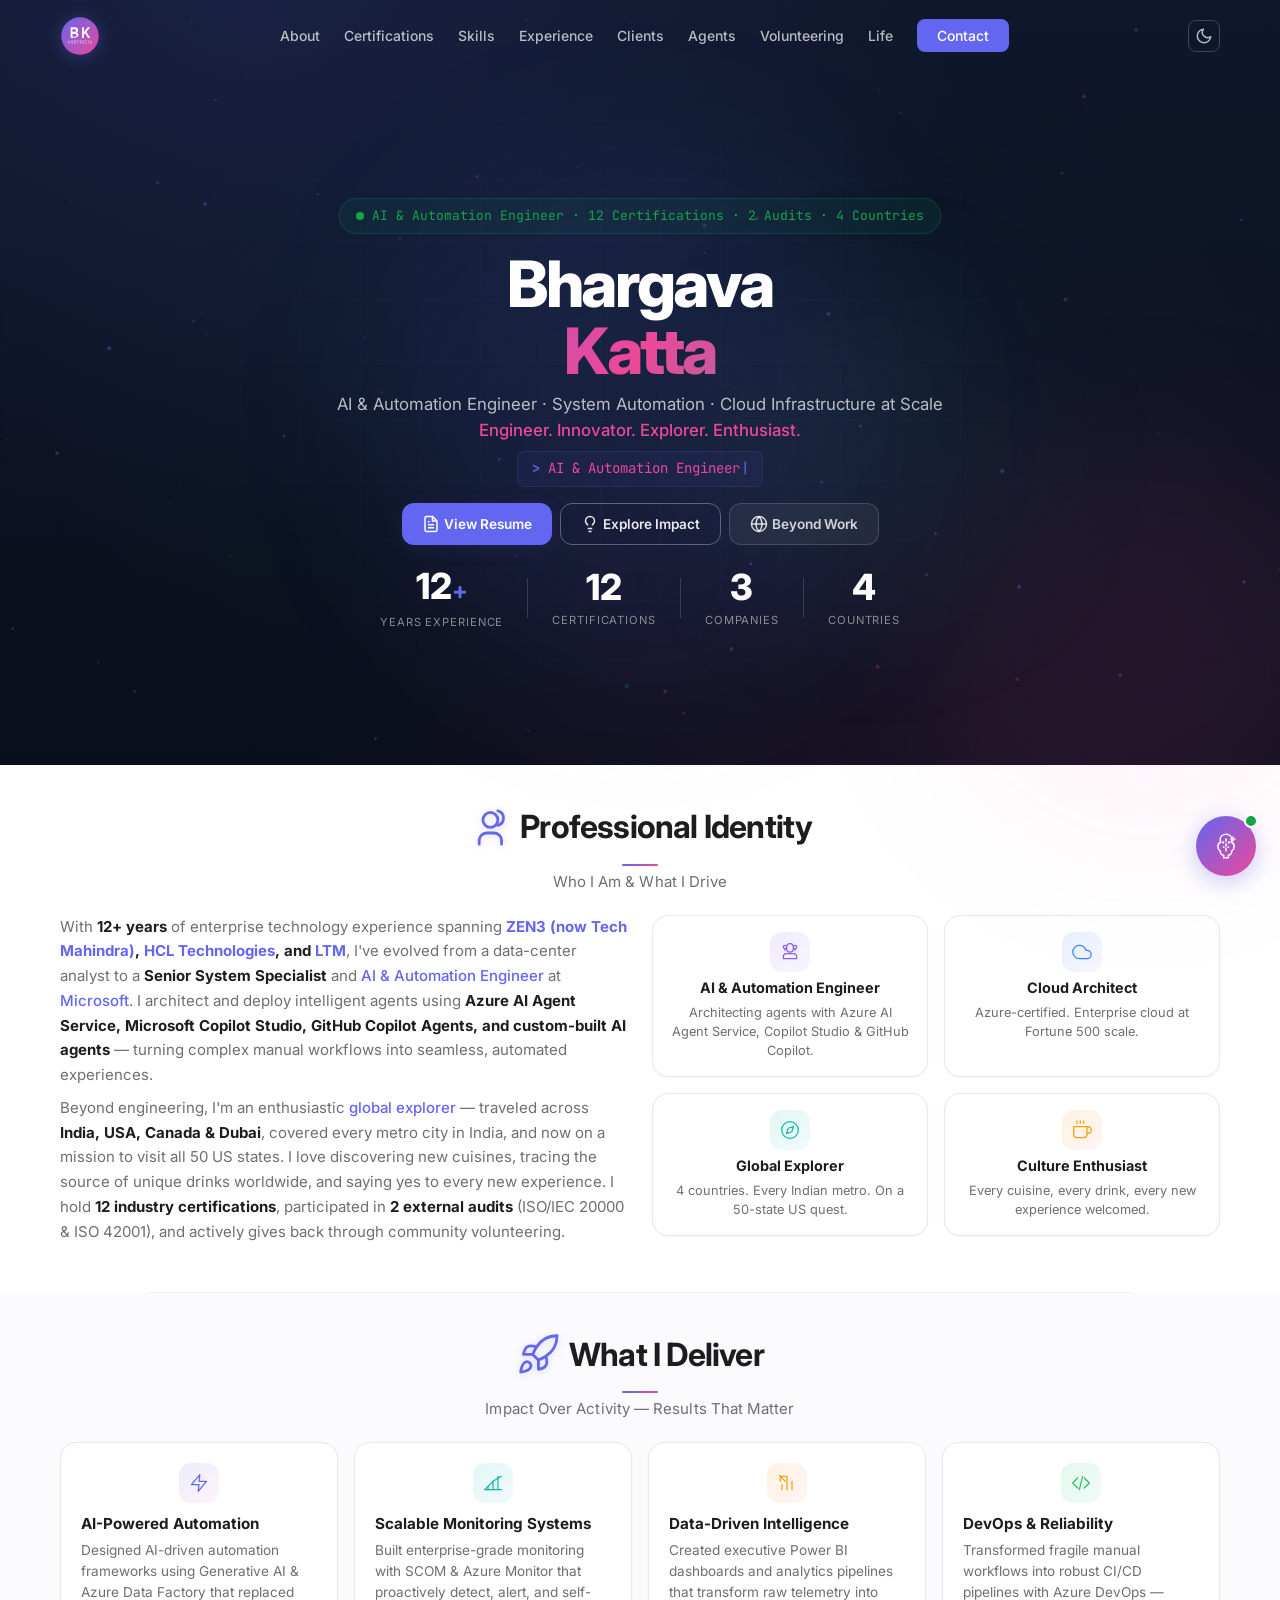
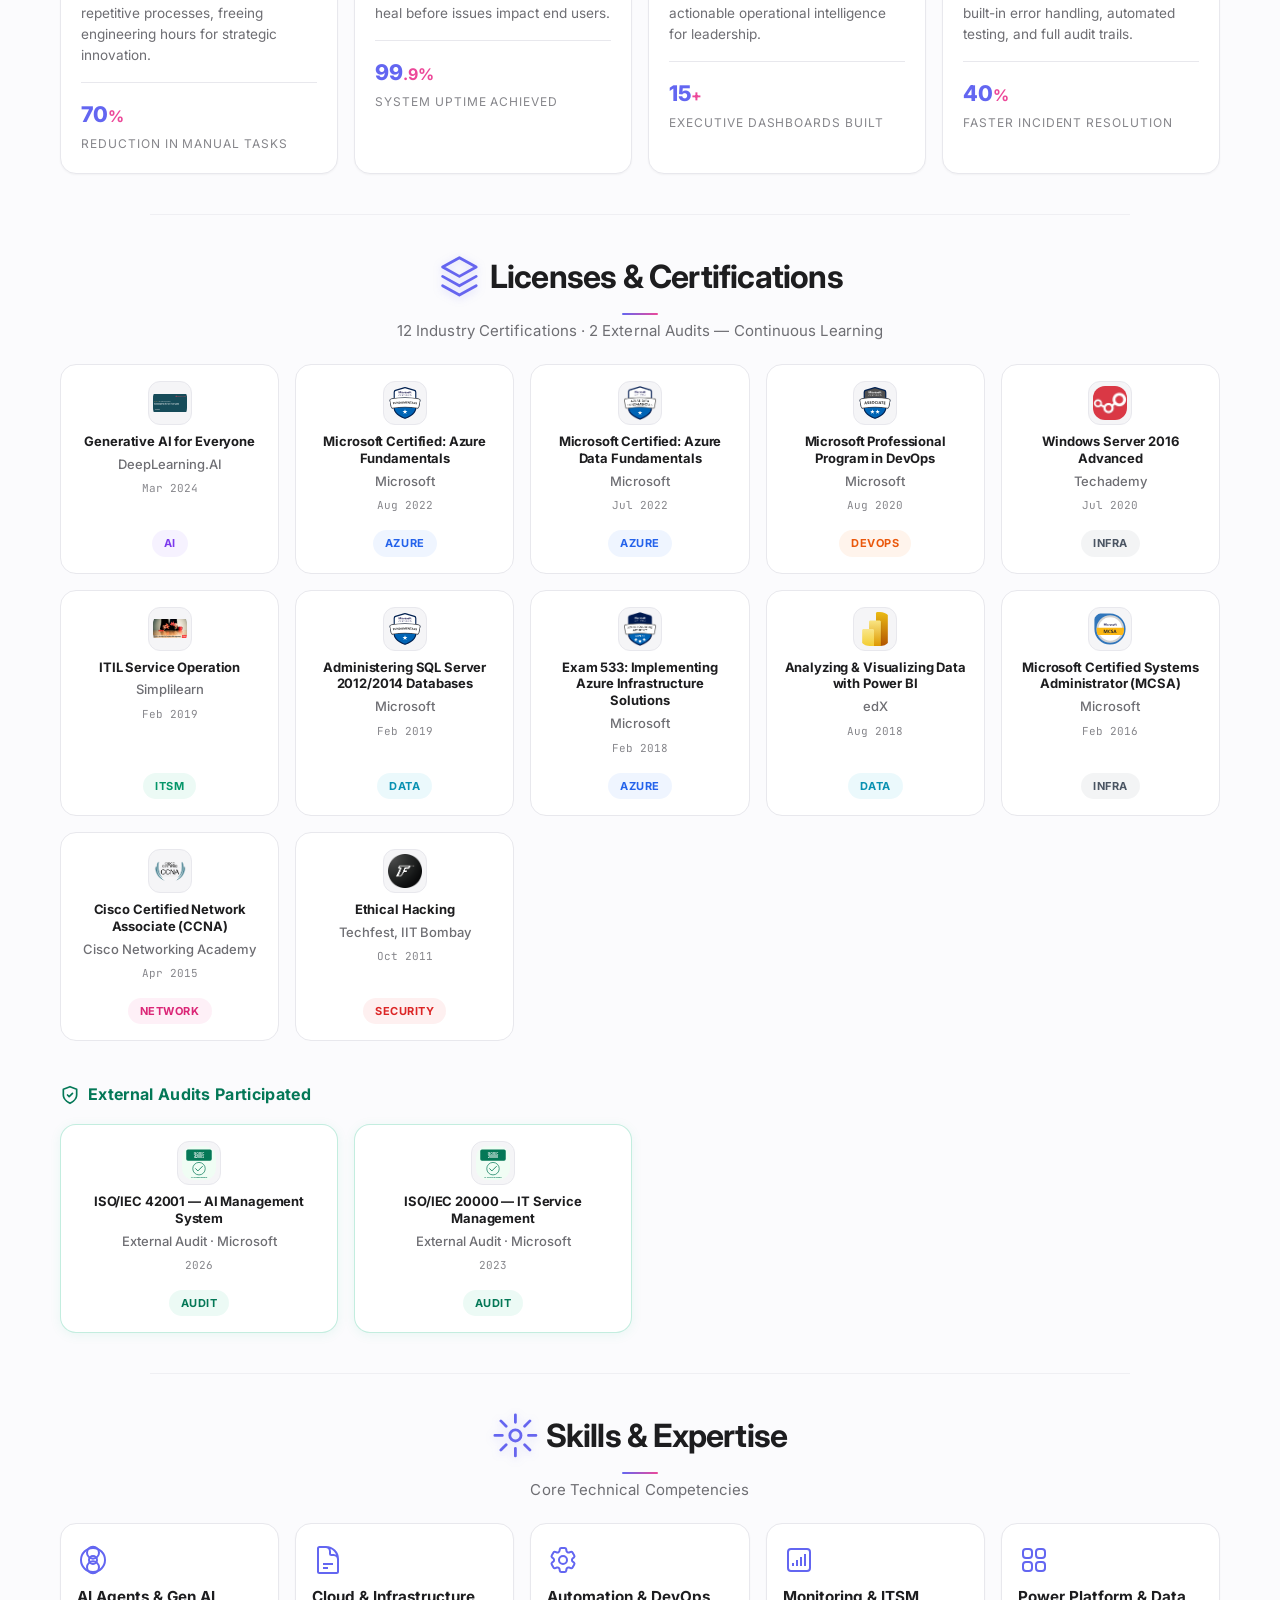
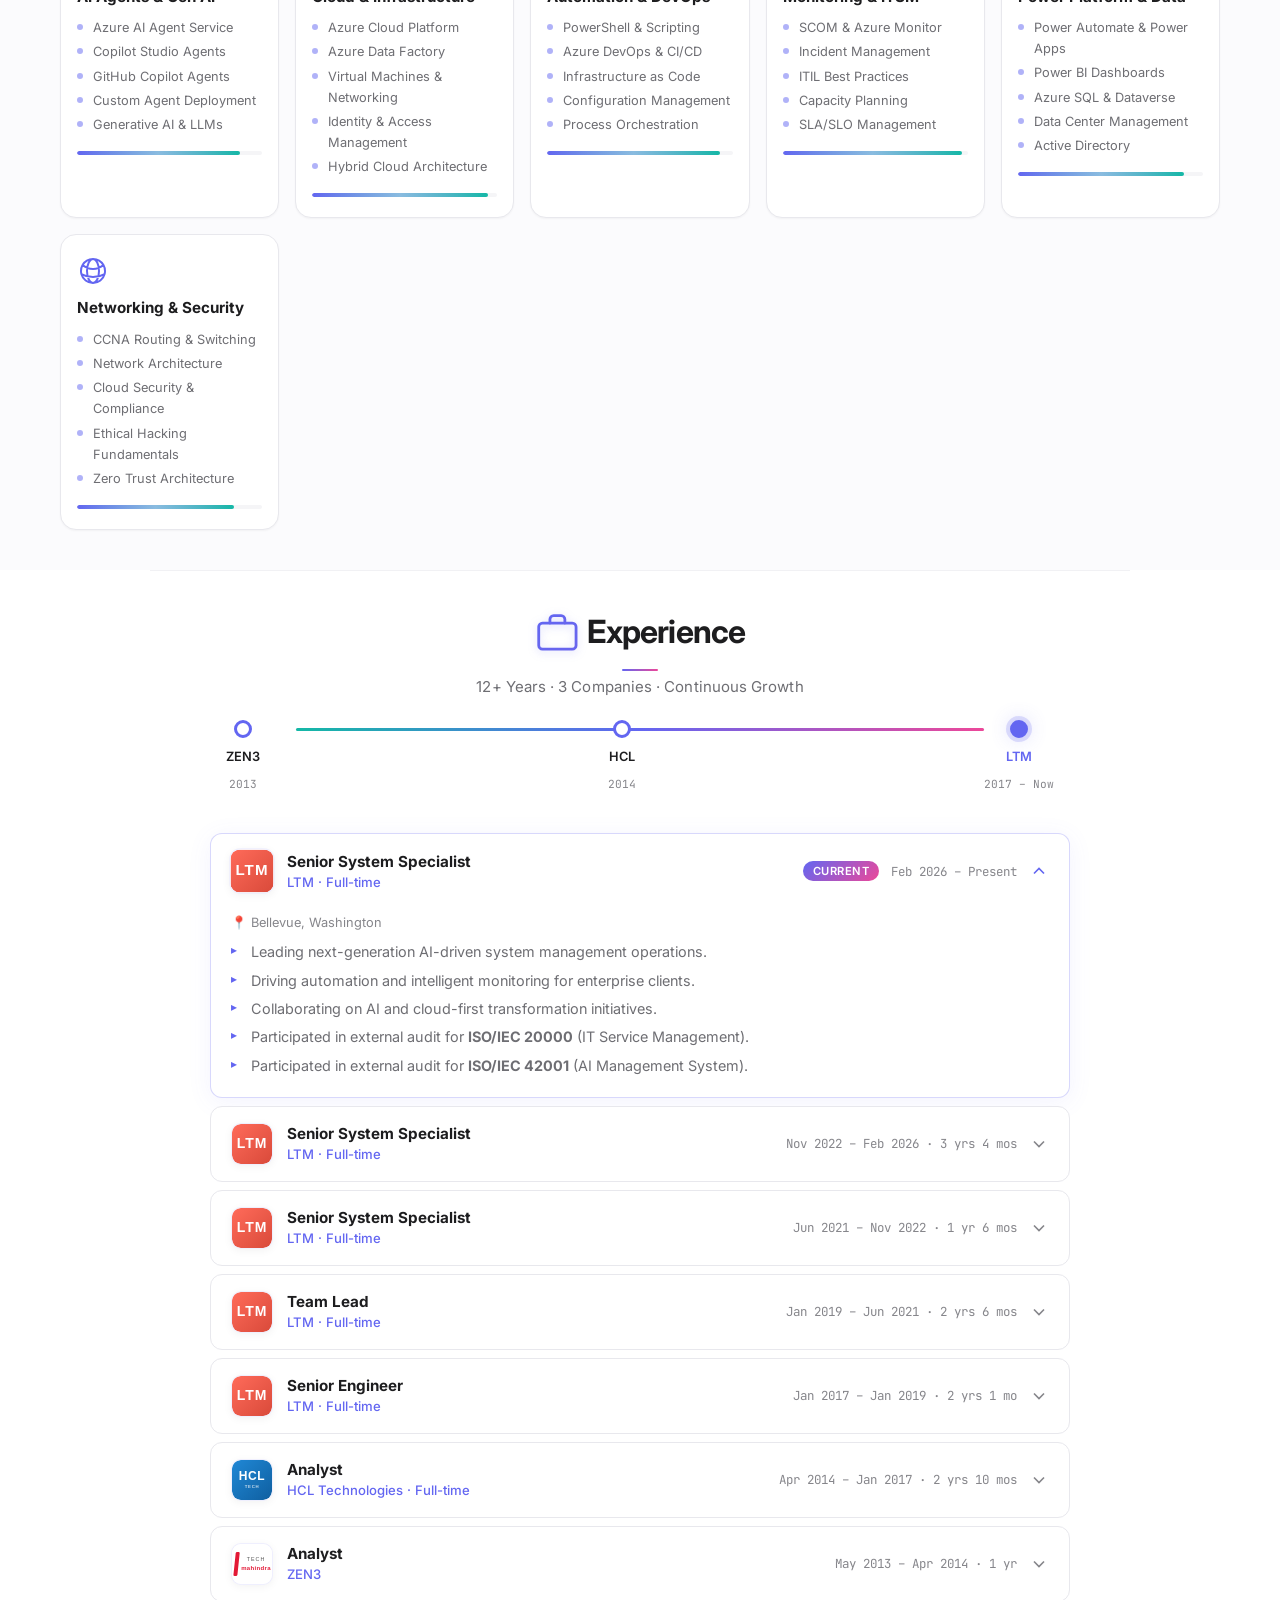
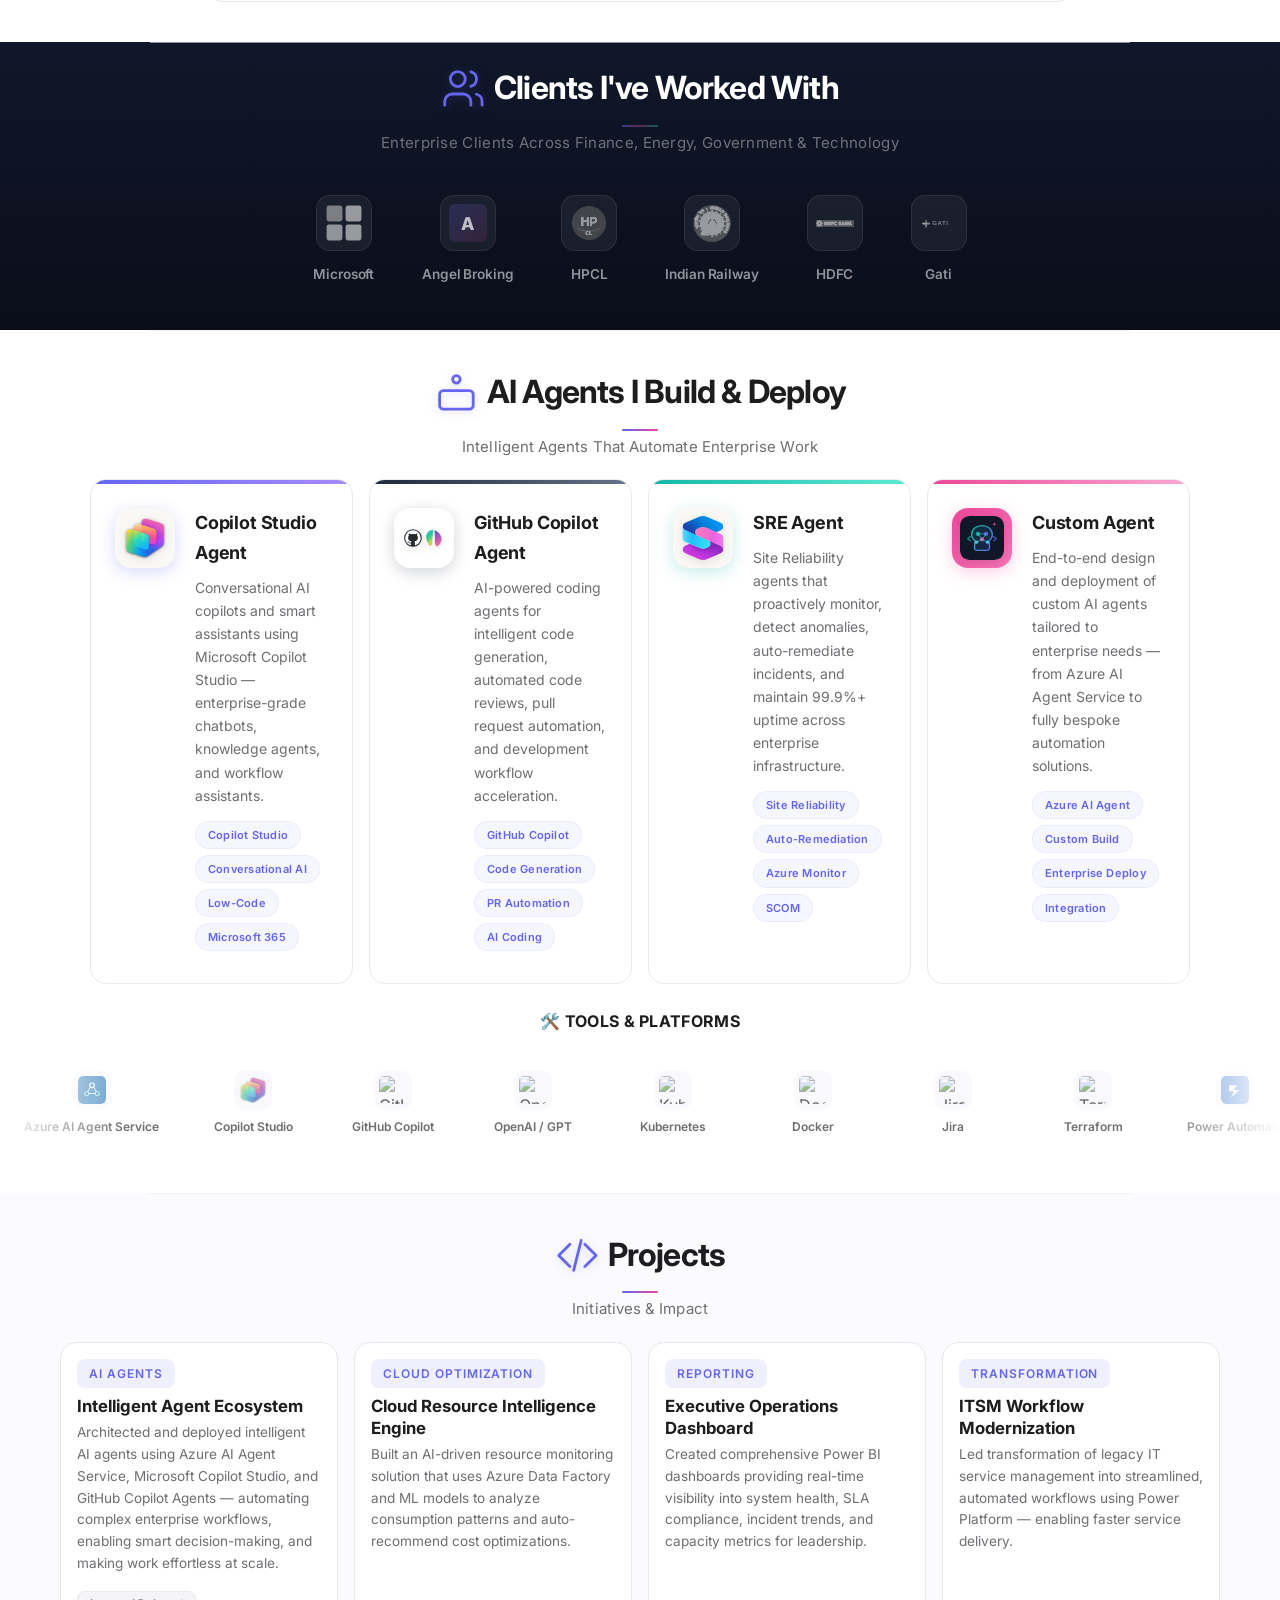
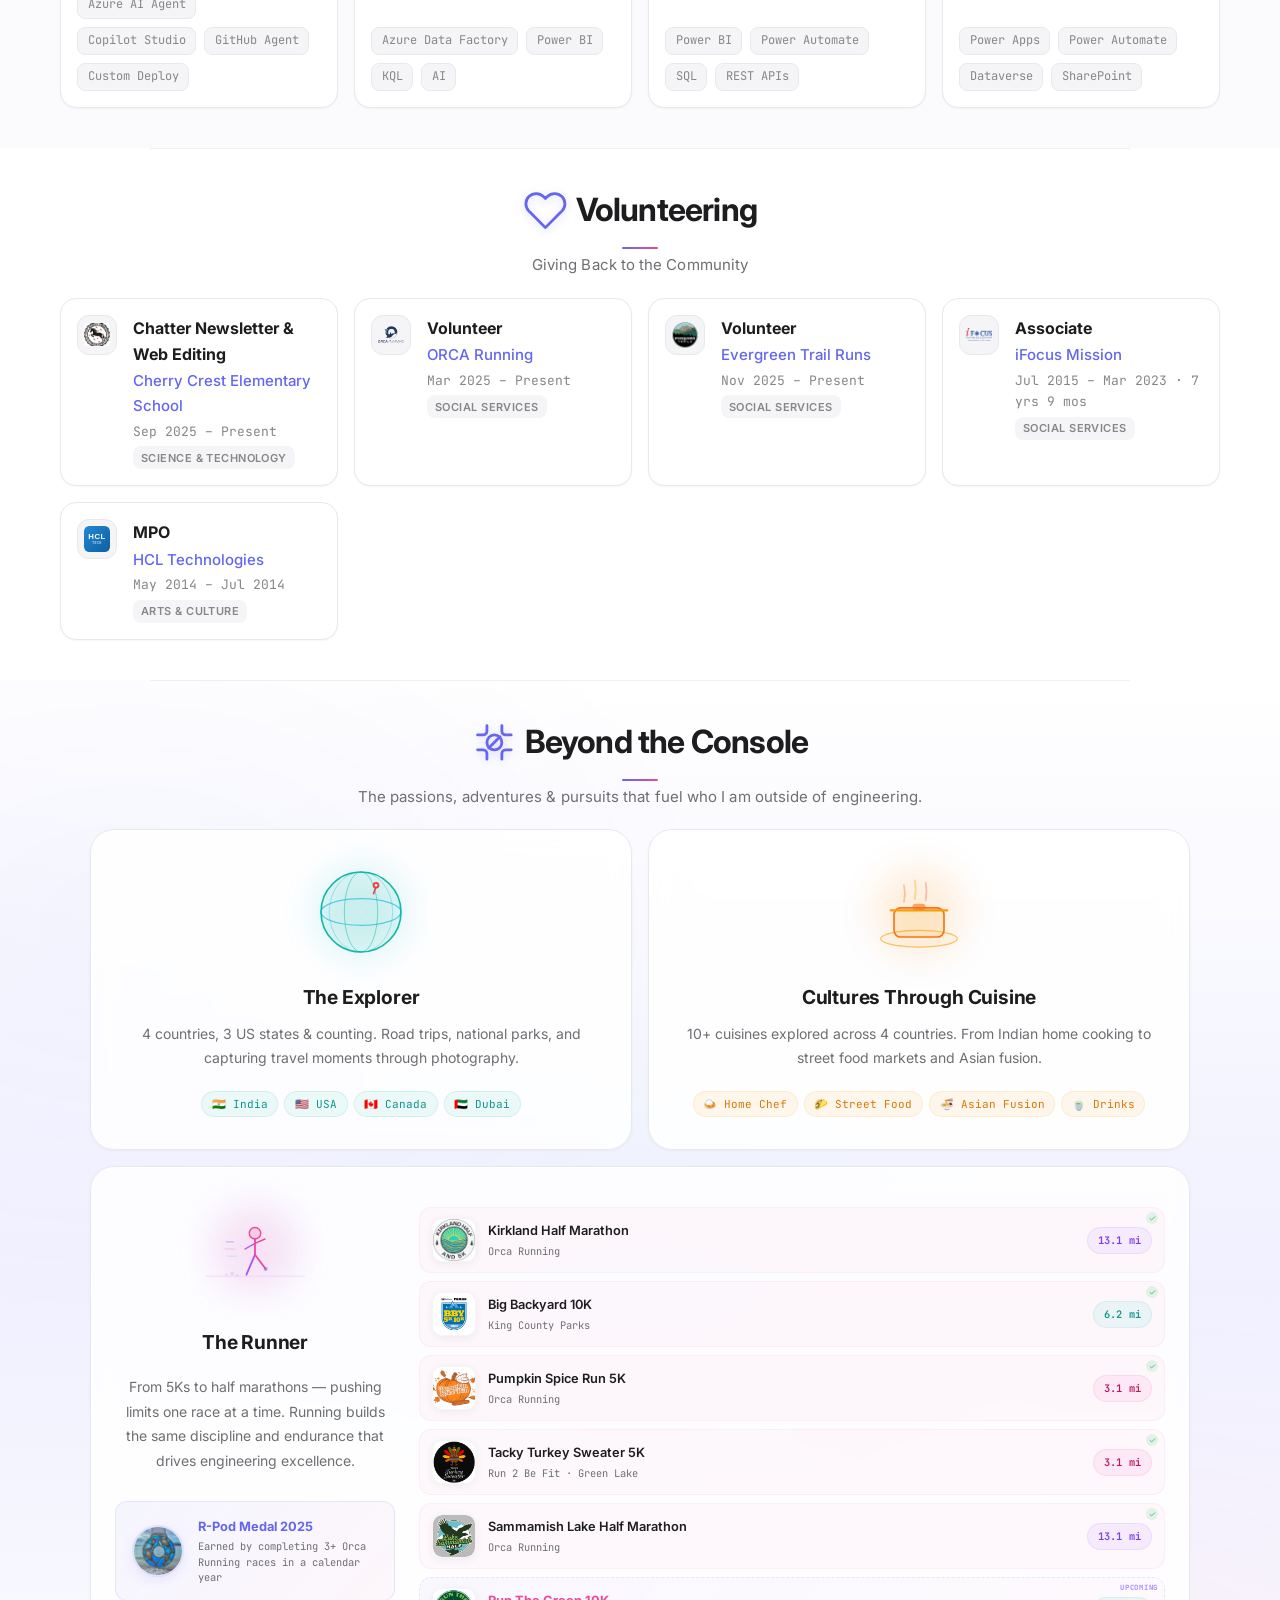
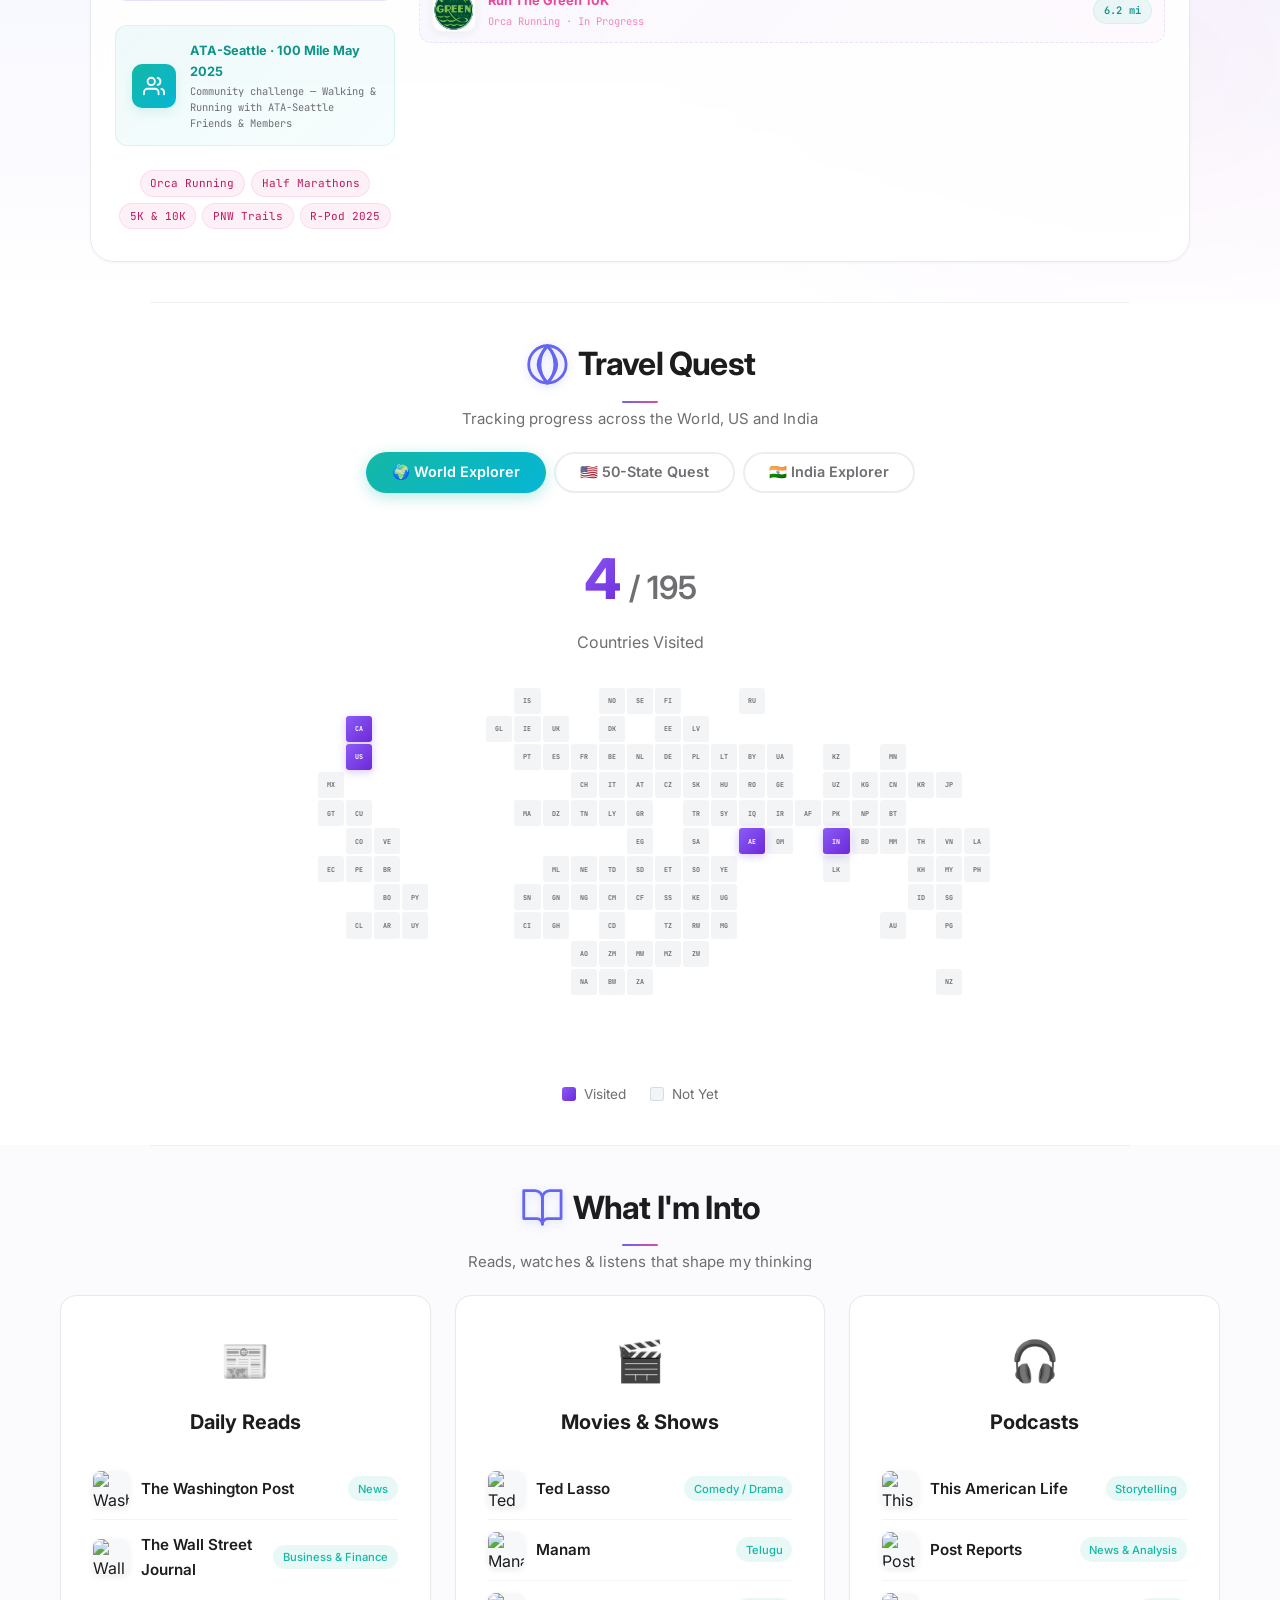
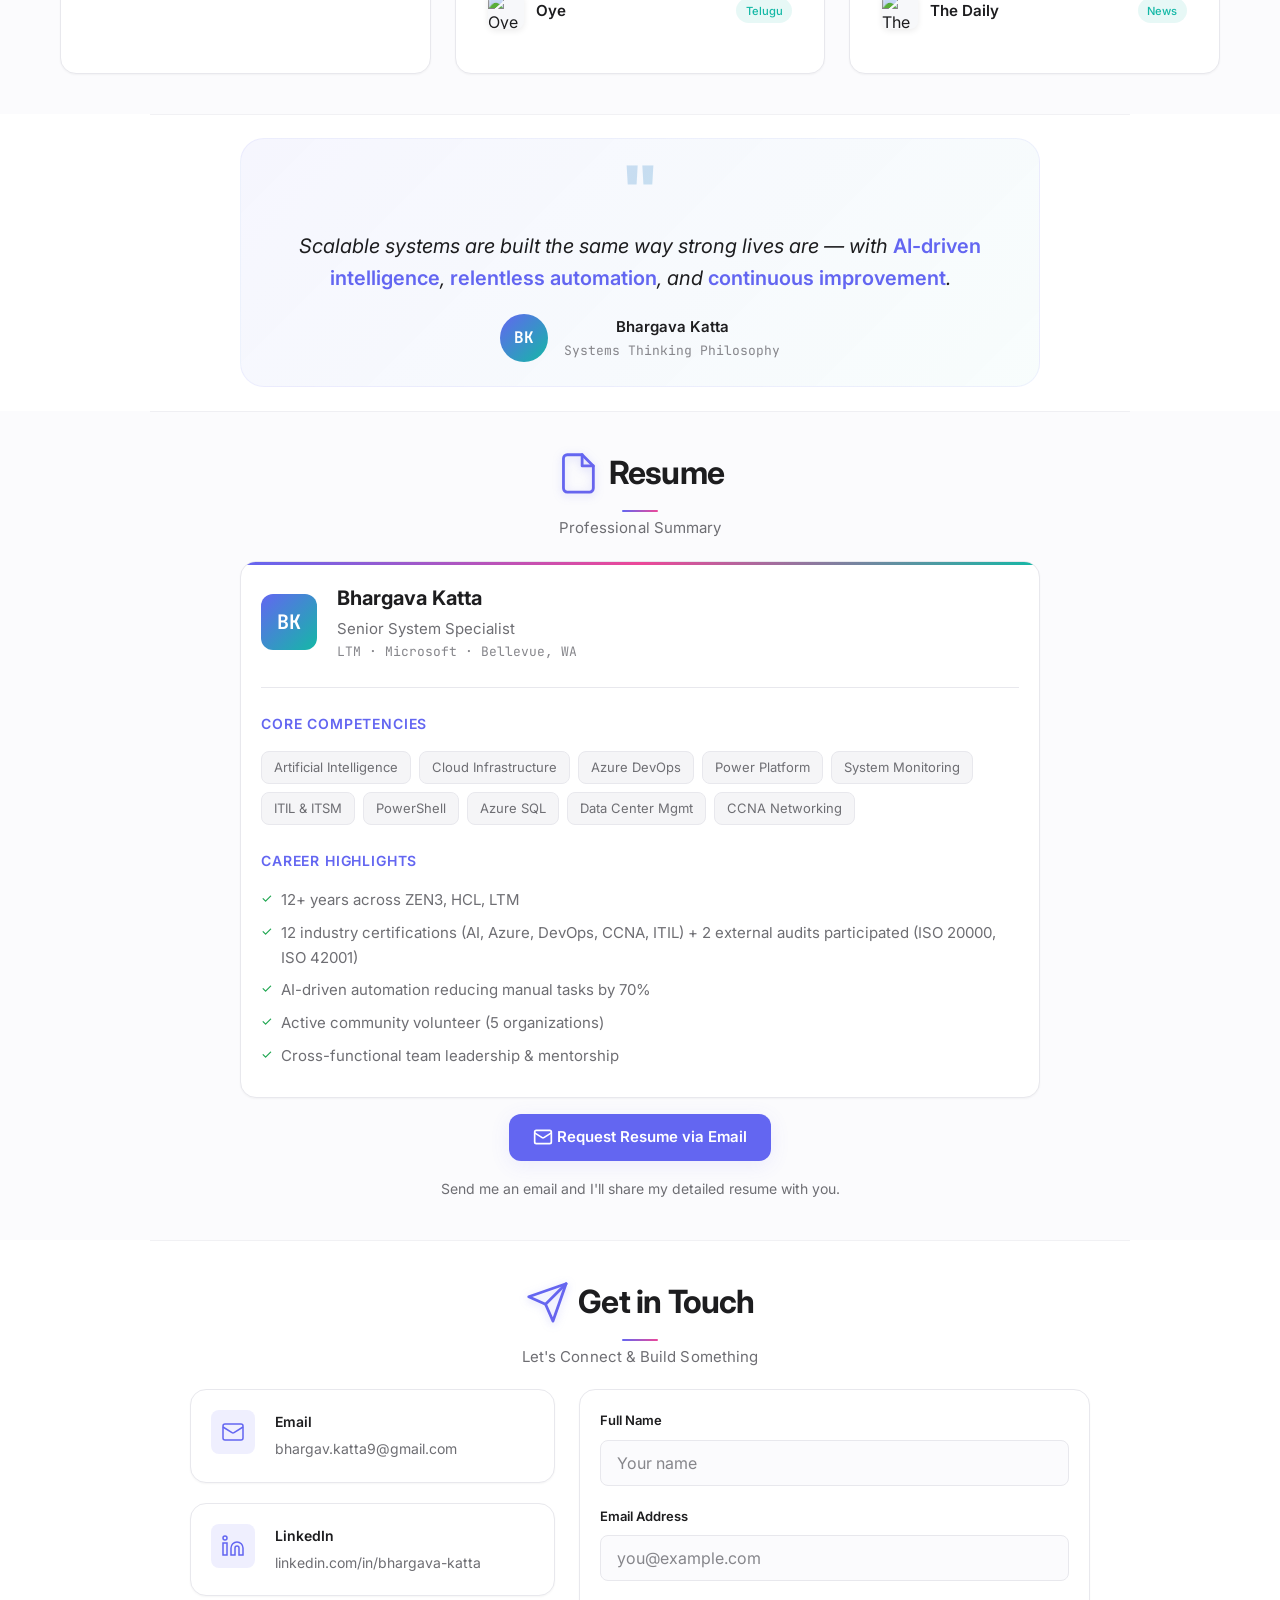
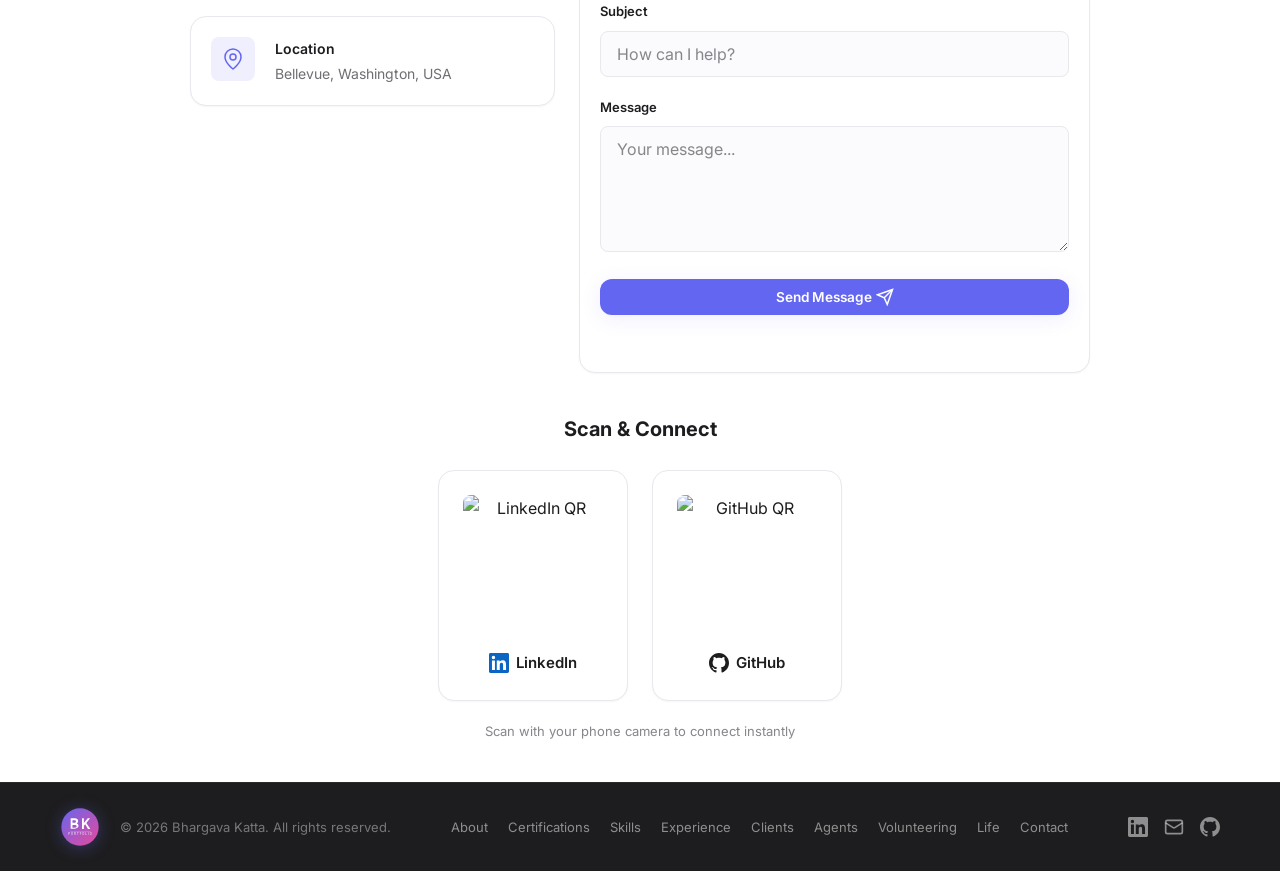
==== index.html @ 7a35d3c7 "Consolidate Mindtree/LTIMindtree/LTM into LTM across entire site" ====
﻿<!DOCTYPE html>
<html lang="en">
<head>
  <meta charset="UTF-8" />
  <meta name="viewport" content="width=device-width, initial-scale=1.0" />
  <meta http-equiv="X-UA-Compatible" content="IE=edge" />

  <title>Bhargava Katta — AI-Driven System Automation &amp; Cloud Infrastructure</title>
  <meta name="description" content="Bhargava Katta — 12+ years of enterprise system management, AI-driven automation, cloud infrastructure, and DevOps. Microsoft · LTM." />
  <meta name="keywords" content="Bhargava Katta, AI Automation, System Management, Cloud Infrastructure, Azure, DevOps, Power Platform, Microsoft, LTM" />
  <meta name="author" content="Bhargava Katta" />
  <meta name="robots" content="index, follow" />

  <meta property="og:type" content="website" />
  <meta property="og:url" content="https://bhargavakatta.com/" />
  <meta property="og:title" content="Bhargava Katta — AI-Driven System Automation" />
  <meta property="og:description" content="12+ years engineering enterprise systems, AI automation, and cloud infrastructure at Microsoft." />
  <meta property="og:image" content="https://bhargavakatta.com/assets/icons/bk-logo.svg" />
  <meta name="twitter:card" content="summary" />
  <meta name="twitter:title" content="Bhargava Katta — AI-Driven System Automation" />
  <meta name="twitter:description" content="12+ years engineering enterprise systems, AI automation, and cloud infrastructure at Microsoft." />
  <meta name="twitter:image" content="https://bhargavakatta.com/assets/icons/bk-logo.svg" />

  <link rel="canonical" href="https://bhargavakatta.com/" />
  <link rel="icon" type="image/svg+xml" href="assets/icons/favicon.svg" />
  <link rel="apple-touch-icon" href="assets/icons/bk-logo.svg" />

  <link rel="preconnect" href="https://fonts.googleapis.com" />
  <link rel="preconnect" href="https://fonts.gstatic.com" crossorigin />
  <link href="https://fonts.googleapis.com/css2?family=Inter:wght@300;400;500;600;700;800;900&family=JetBrains+Mono:wght@400;500;600&display=swap" rel="stylesheet" />

  <link rel="stylesheet" href="styles.css" />
</head>
<body>

  <!-- ══════════════ NAVIGATION ══════════════ -->
  <header id="header" class="header">
    <nav class="nav container">
      <a href="#hero" class="nav__logo">
        <img src="assets/icons/bk-logo.svg" alt="BK" class="nav__logo-img" />
      </a>
      <ul class="nav__menu" id="navMenu">
        <li><a href="#about" class="nav__link">About</a></li>
        <li><a href="#certifications" class="nav__link">Certifications</a></li>
        <li><a href="#skills" class="nav__link">Skills</a></li>
        <li><a href="#experience" class="nav__link">Experience</a></li>
        <li><a href="#clients" class="nav__link">Clients</a></li>
        <li><a href="#agents" class="nav__link">Agents</a></li>
        <li><a href="#volunteering" class="nav__link">Volunteering</a></li>
        <li><a href="#beyond" class="nav__link">Life</a></li>
        <li><a href="#contact" class="nav__link nav__link--cta">Contact</a></li>
      </ul>
      <button class="theme-toggle" id="themeToggle" aria-label="Toggle dark mode">
        <svg class="icon-moon" width="18" height="18" viewBox="0 0 24 24" fill="none" stroke="currentColor" stroke-width="2" stroke-linecap="round" stroke-linejoin="round"><path d="M21 12.79A9 9 0 1 1 11.21 3 7 7 0 0 0 21 12.79z"/></svg>
        <svg class="icon-sun" width="18" height="18" viewBox="0 0 24 24" fill="none" stroke="currentColor" stroke-width="2" stroke-linecap="round" stroke-linejoin="round"><circle cx="12" cy="12" r="5"/><line x1="12" y1="1" x2="12" y2="3"/><line x1="12" y1="21" x2="12" y2="23"/><line x1="4.22" y1="4.22" x2="5.64" y2="5.64"/><line x1="18.36" y1="18.36" x2="19.78" y2="19.78"/><line x1="1" y1="12" x2="3" y2="12"/><line x1="21" y1="12" x2="23" y2="12"/><line x1="4.22" y1="19.78" x2="5.64" y2="18.36"/><line x1="18.36" y1="5.64" x2="19.78" y2="4.22"/></svg>
      </button>
      <button class="nav__toggle" id="navToggle" aria-label="Toggle menu">
        <span></span><span></span><span></span>
      </button>
    </nav>
  </header>

  <div class="nav-overlay" id="navOverlay"></div>

  <main>

    <!-- ══════════════ HERO ══════════════ -->
    <section id="hero" class="hero">
      <canvas id="heroCanvas" class="hero__canvas" aria-hidden="true"></canvas>
      <div class="hero__bg-grid" aria-hidden="true"></div>
      <div class="hero__glow hero__glow--1" aria-hidden="true"></div>
      <div class="hero__glow hero__glow--2" aria-hidden="true"></div>
      <div class="hero__glow hero__glow--3" aria-hidden="true"></div>

      <div class="hero__content container">
        <div class="hero__badge animate-on-scroll">
          <span class="hero__badge-dot"></span>
          AI &amp; Automation Engineer · 12 Certifications · 2 Audits · 4 Countries
        </div>

        <h1 class="hero__name animate-on-scroll">
          <span class="hero__name-first">Bhargava</span>
          <span class="hero__name-last">Katta</span>
        </h1>

        <p class="hero__tagline animate-on-scroll">
          AI &amp; Automation Engineer · System Automation · Cloud Infrastructure at Scale<br />
          <span class="hero__tagline-accent">Engineer. Innovator. Explorer. Enthusiast.</span>
        </p>

        <div class="hero__typing animate-on-scroll">
          <span class="hero__typing-prefix">&gt;&nbsp;</span>
          <span class="hero__typing-text" id="typingText"></span>
          <span class="hero__typing-cursor">|</span>
        </div>

        <div class="hero__cta animate-on-scroll">
          <a href="#resume" class="btn btn--primary btn--glow">
            <svg width="18" height="18" viewBox="0 0 24 24" fill="none" stroke="currentColor" stroke-width="2"><path d="M14 2H6a2 2 0 0 0-2 2v16a2 2 0 0 0 2 2h12a2 2 0 0 0 2-2V8Z"/><path d="M14 2v6h6"/><path d="M16 13H8"/><path d="M16 17H8"/><path d="M10 9H8"/></svg>
            View Resume
          </a>
          <a href="#impact" class="btn btn--outline">
            <svg width="18" height="18" viewBox="0 0 24 24" fill="none" stroke="currentColor" stroke-width="2"><path d="M15 14c.2-1 .7-1.7 1.5-2.5 1-.9 1.5-2.2 1.5-3.5A6 6 0 0 0 6 8c0 1 .2 2.2 1.5 3.5.7.7 1.3 1.5 1.5 2.5"/><path d="M9 18h6"/><path d="M10 22h4"/></svg>
            Explore Impact
          </a>
          <a href="#beyond" class="btn btn--glass">
            <svg width="18" height="18" viewBox="0 0 24 24" fill="none" stroke="currentColor" stroke-width="2"><circle cx="12" cy="12" r="10"/><path d="M12 2a14.5 14.5 0 0 0 0 20 14.5 14.5 0 0 0 0-20"/><path d="M2 12h20"/></svg>
            Beyond Work
          </a>
        </div>

        <div class="hero__stats animate-on-scroll">
          <div class="hero__stat">
            <span class="hero__stat-number" data-count="12">0</span><span class="hero__stat-plus">+</span>
            <span class="hero__stat-label">Years Experience</span>
          </div>
          <div class="hero__stat-divider"></div>
          <div class="hero__stat hero__stat--hoverable hero__stat--certs">
            <span class="hero__stat-number" data-count="12">0</span>
            <span class="hero__stat-label">Certifications</span>
            <div class="hero__stat-tooltip hero__stat-tooltip--certs">
              <div class="hero__tooltip-item"><span class="hero__tooltip-icon hero__tooltip-icon--ai"><svg viewBox="0 0 24 24" fill="none" stroke="currentColor" stroke-width="2"><circle cx="12" cy="8" r="4"/><path d="M8 14h8a4 4 0 0 1 4 4v2H4v-2a4 4 0 0 1 4-4z"/></svg></span><span class="hero__tooltip-text">Gen AI</span></div>
              <div class="hero__tooltip-item"><span class="hero__tooltip-icon hero__tooltip-icon--azure"><svg viewBox="0 0 24 24" fill="none" stroke="currentColor" stroke-width="2"><path d="M18 10h-1.26A8 8 0 1 0 9 20h9a5 5 0 0 0 0-10z"/></svg></span><span class="hero__tooltip-text">AZ-900</span></div>
              <div class="hero__tooltip-item"><span class="hero__tooltip-icon hero__tooltip-icon--data"><svg viewBox="0 0 24 24" fill="none" stroke="currentColor" stroke-width="2"><ellipse cx="12" cy="6" rx="8" ry="3"/><path d="M4 6v12c0 1.7 3.6 3 8 3s8-1.3 8-3V6"/></svg></span><span class="hero__tooltip-text">DP-900</span></div>
              <div class="hero__tooltip-item"><span class="hero__tooltip-icon hero__tooltip-icon--devops"><svg viewBox="0 0 24 24" fill="none" stroke="currentColor" stroke-width="2"><circle cx="12" cy="12" r="3"/><path d="M12 2v4m0 12v4M4.93 4.93l2.83 2.83m8.48 8.48l2.83 2.83M2 12h4m12 0h4M4.93 19.07l2.83-2.83m8.48-8.48l2.83-2.83"/></svg></span><span class="hero__tooltip-text">DevOps</span></div>
              <div class="hero__tooltip-item"><span class="hero__tooltip-icon hero__tooltip-icon--infra"><svg viewBox="0 0 24 24" fill="none" stroke="currentColor" stroke-width="2"><rect x="2" y="2" width="20" height="8" rx="2"/><rect x="2" y="14" width="20" height="8" rx="2"/><line x1="6" y1="6" x2="6.01" y2="6"/><line x1="6" y1="18" x2="6.01" y2="18"/></svg></span><span class="hero__tooltip-text">Win Server</span></div>
              <div class="hero__tooltip-item"><span class="hero__tooltip-icon hero__tooltip-icon--itsm"><svg viewBox="0 0 24 24" fill="none" stroke="currentColor" stroke-width="2"><circle cx="12" cy="12" r="10"/><polyline points="12 6 12 12 16 14"/></svg></span><span class="hero__tooltip-text">ITIL</span></div>
              <div class="hero__tooltip-item"><span class="hero__tooltip-icon hero__tooltip-icon--data"><svg viewBox="0 0 24 24" fill="none" stroke="currentColor" stroke-width="2"><ellipse cx="12" cy="6" rx="8" ry="3"/><path d="M4 6v12c0 1.7 3.6 3 8 3s8-1.3 8-3V6"/></svg></span><span class="hero__tooltip-text">SQL Admin</span></div>
              <div class="hero__tooltip-item"><span class="hero__tooltip-icon hero__tooltip-icon--azure"><svg viewBox="0 0 24 24" fill="none" stroke="currentColor" stroke-width="2"><path d="M18 10h-1.26A8 8 0 1 0 9 20h9a5 5 0 0 0 0-10z"/></svg></span><span class="hero__tooltip-text">AZ-533</span></div>
              <div class="hero__tooltip-item"><span class="hero__tooltip-icon hero__tooltip-icon--data"><svg viewBox="0 0 24 24" fill="none" stroke="currentColor" stroke-width="2"><line x1="18" y1="20" x2="18" y2="10"/><line x1="12" y1="20" x2="12" y2="4"/><line x1="6" y1="20" x2="6" y2="14"/></svg></span><span class="hero__tooltip-text">Power BI</span></div>
              <div class="hero__tooltip-item"><span class="hero__tooltip-icon hero__tooltip-icon--infra"><svg viewBox="0 0 24 24" fill="none" stroke="currentColor" stroke-width="2"><path d="M12 22s8-4 8-10V5l-8-3-8 3v7c0 6 8 10 8 10z"/></svg></span><span class="hero__tooltip-text">MCSA</span></div>
              <div class="hero__tooltip-item"><span class="hero__tooltip-icon hero__tooltip-icon--network"><svg viewBox="0 0 24 24" fill="none" stroke="currentColor" stroke-width="2"><circle cx="12" cy="5" r="3"/><circle cx="5" cy="19" r="3"/><circle cx="19" cy="19" r="3"/><line x1="12" y1="8" x2="5" y2="16"/><line x1="12" y1="8" x2="19" y2="16"/></svg></span><span class="hero__tooltip-text">CCNA</span></div>
              <div class="hero__tooltip-item"><span class="hero__tooltip-icon hero__tooltip-icon--security"><svg viewBox="0 0 24 24" fill="none" stroke="currentColor" stroke-width="2"><rect x="3" y="11" width="18" height="11" rx="2"/><path d="M7 11V7a5 5 0 0 1 10 0v4"/></svg></span><span class="hero__tooltip-text">Ethical Hack</span></div>
            </div>
          </div>
          <div class="hero__stat-divider"></div>
          <div class="hero__stat hero__stat--hoverable hero__stat--companies">
            <span class="hero__stat-number" data-count="3">0</span>
            <span class="hero__stat-label">Companies</span>
            <div class="hero__stat-tooltip hero__stat-tooltip--companies">
              <div class="hero__tooltip-item"><span class="hero__company-chip hero__company-chip--ltm">LTM</span><span class="hero__tooltip-text">LTM</span></div>
              <div class="hero__tooltip-item"><span class="hero__company-chip hero__company-chip--hcl">HCL</span><span class="hero__tooltip-text">HCLTech</span></div>
              <div class="hero__tooltip-item"><span class="hero__company-chip hero__company-chip--zen3">ZEN3</span><span class="hero__tooltip-text">Tech Mahindra</span></div>
            </div>
          </div>
          <div class="hero__stat-divider"></div>
          <div class="hero__stat hero__stat--hoverable hero__stat--countries">
            <span class="hero__stat-number" data-count="4">0</span>
            <span class="hero__stat-label">Countries</span>
            <div class="hero__stat-tooltip hero__stat-tooltip--countries">
              <div class="hero__tooltip-item"><img src="https://flagcdn.com/w40/in.png" alt="India" class="hero__tooltip-flag" /><span class="hero__tooltip-text">India</span></div>
              <div class="hero__tooltip-item"><img src="https://flagcdn.com/w40/us.png" alt="USA" class="hero__tooltip-flag" /><span class="hero__tooltip-text">USA</span></div>
              <div class="hero__tooltip-item"><img src="https://flagcdn.com/w40/ca.png" alt="Canada" class="hero__tooltip-flag" /><span class="hero__tooltip-text">Canada</span></div>
              <div class="hero__tooltip-item"><img src="https://flagcdn.com/w40/ae.png" alt="Dubai" class="hero__tooltip-flag" /><span class="hero__tooltip-text">Dubai</span></div>
            </div>
          </div>
        </div>
      </div>

    </section>

    <!-- ══════════════ ABOUT ══════════════ -->
    <section id="about" class="section about">
      <div class="container">
        <h2 class="section__title animate-on-scroll"><svg class="section__icon" viewBox="0 0 24 24" fill="none" stroke="url(#si-grad)" stroke-width="1.5" stroke-linecap="round" stroke-linejoin="round"><defs><linearGradient id="si-grad" x1="0" y1="0" x2="24" y2="24"><stop offset="0%" stop-color="#6366f1"/><stop offset="100%" stop-color="#ec4899"/></linearGradient></defs><circle cx="12" cy="8" r="4"/><path d="M6 21v-2a4 4 0 0 1 4-4h4a4 4 0 0 1 4 4v2"/><path d="M16 3.13a4 4 0 0 1 0 7.75"/></svg>Professional Identity</h2>
        <p class="section__subtitle animate-on-scroll">Who I Am &amp; What I Drive</p>

        <div class="about__grid">
          <div class="about__text animate-on-scroll">
            <p>
              With <strong>12+ years</strong> of enterprise technology experience spanning
              <strong><a href="https://www.techmahindra.com/" target="_blank" rel="noopener">ZEN3 (now Tech Mahindra)</a>, <a href="https://www.hcltech.com/" target="_blank" rel="noopener">HCL Technologies</a>, and <a href="https://www.ltm.com/" target="_blank" rel="noopener">LTM</a></strong>, I've evolved
              from a data-center analyst to a <strong>Senior System Specialist</strong> and
              <em>AI &amp; Automation Engineer</em> at <em>Microsoft</em>. I architect and deploy intelligent agents using
              <strong>Azure AI Agent Service, Microsoft Copilot Studio, GitHub Copilot Agents,
              and custom-built AI agents</strong> — turning complex manual workflows into
              seamless, automated experiences.
            </p>
            <p>
              Beyond engineering, I'm an enthusiastic <em>global explorer</em> — traveled across
              <strong>India, USA, Canada &amp; Dubai</strong>, covered every metro city in India, and
              now on a mission to visit all 50 US states. I love discovering new cuisines, tracing the
              source of unique drinks worldwide, and saying yes to every new experience. I hold
              <strong>12 industry certifications</strong>, participated in <strong>2 external audits</strong> (ISO/IEC 20000 &amp; ISO 42001), and actively gives back through community volunteering.
            </p>
          </div>

          <div class="about__highlights animate-on-scroll">
            <div class="about__card glass-card">
              <div class="about__card-icon about__card-icon--ai">
                <svg viewBox="0 0 24 24" fill="none" stroke="#8b5cf6" stroke-width="1.5" stroke-linecap="round" stroke-linejoin="round"><path d="M12 2a4 4 0 0 0-4 4v2a4 4 0 0 0 8 0V6a4 4 0 0 0-4-4z"/><path d="M16 14H8a4 4 0 0 0-4 4v2h16v-2a4 4 0 0 0-4-4z"/><circle cx="18" cy="6" r="2"/><path d="M18 8v2"/><circle cx="6" cy="6" r="2"/><path d="M6 8v2"/></svg>
              </div>
              <h3>AI &amp; Automation Engineer</h3>
              <p>Architecting agents with Azure AI Agent Service, Copilot Studio &amp; GitHub Copilot.</p>
            </div>
            <div class="about__card glass-card">
              <div class="about__card-icon about__card-icon--cloud">
                <svg viewBox="0 0 24 24" fill="none" stroke="#3b82f6" stroke-width="1.5" stroke-linecap="round" stroke-linejoin="round"><path d="M18 10h-1.26A8 8 0 1 0 9 20h9a5 5 0 0 0 0-10z"/></svg>
              </div>
              <h3>Cloud Architect</h3>
              <p>Azure-certified. Enterprise cloud at Fortune 500 scale.</p>
            </div>
            <div class="about__card glass-card">
              <div class="about__card-icon about__card-icon--explore">
                <svg viewBox="0 0 24 24" fill="none" stroke="#14b8a6" stroke-width="1.5" stroke-linecap="round" stroke-linejoin="round"><circle cx="12" cy="12" r="10"/><polygon points="16.24 7.76 14.12 14.12 7.76 16.24 9.88 9.88 16.24 7.76"/></svg>
              </div>
              <h3>Global Explorer</h3>
              <p>4 countries. Every Indian metro. On a 50-state US quest.</p>
            </div>
            <div class="about__card glass-card">
              <div class="about__card-icon about__card-icon--culture">
                <svg viewBox="0 0 24 24" fill="none" stroke="#f59e0b" stroke-width="1.5" stroke-linecap="round" stroke-linejoin="round"><path d="M18 8h1a4 4 0 0 1 0 8h-1"/><path d="M2 8h16v9a4 4 0 0 1-4 4H6a4 4 0 0 1-4-4V8z"/><line x1="6" y1="1" x2="6" y2="4"/><line x1="10" y1="1" x2="10" y2="4"/><line x1="14" y1="1" x2="14" y2="4"/></svg>
              </div>
              <h3>Culture Enthusiast</h3>
              <p>Every cuisine, every drink, every new experience welcomed.</p>
            </div>
          </div>
        </div>
      </div>
    </section>

    <!-- ══════════════ IMPACT ══════════════ -->
    <section id="impact" class="section impact">
      <div class="container">
        <h2 class="section__title animate-on-scroll"><svg class="section__icon" viewBox="0 0 24 24" fill="none" stroke="url(#si-grad)" stroke-width="1.5" stroke-linecap="round" stroke-linejoin="round"><defs><linearGradient id="si-grad2" x1="0" y1="0" x2="24" y2="24"><stop offset="0%" stop-color="#6366f1"/><stop offset="100%" stop-color="#ec4899"/></linearGradient></defs><path stroke="url(#si-grad2)" d="M4.5 16.5c-1.5 1.26-2 5-2 5s3.74-.5 5-2c.71-.84.7-2.13-.09-2.91a2.18 2.18 0 0 0-2.91-.09z"/><path stroke="url(#si-grad2)" d="m12 15-3-3a22 22 0 0 1 2-3.95A12.88 12.88 0 0 1 22 2c0 2.72-.78 7.5-6 11a22.35 22.35 0 0 1-4 2z"/><path stroke="url(#si-grad2)" d="M9 12H4s.55-3.03 2-4c1.62-1.08 5 0 5 0"/><path stroke="url(#si-grad2)" d="M12 15v5s3.03-.55 4-2c1.08-1.62 0-5 0-5"/></svg>What I Deliver</h2>
        <p class="section__subtitle animate-on-scroll">Impact Over Activity — Results That Matter</p>

        <div class="impact__grid">
          <div class="impact__card glass-card animate-on-scroll">
            <div class="impact__icon impact__icon--automation">
              <svg viewBox="0 0 24 24" fill="none" stroke="#6366f1" stroke-width="1.5" stroke-linecap="round" stroke-linejoin="round"><polygon points="13 2 3 14 12 14 11 22 21 10 12 10 13 2"/></svg>
            </div>
            <h3>AI-Powered Automation</h3>
            <p>Designed AI-driven automation frameworks using Generative AI &amp; Azure Data Factory that replaced repetitive processes, freeing engineering hours for strategic innovation.</p>
            <div class="impact__metric">
              <span class="impact__metric-number" data-count="70">0</span><span class="impact__metric-suffix">%</span>
              <span class="impact__metric-label">Reduction in Manual Tasks</span>
            </div>
          </div>

          <div class="impact__card glass-card animate-on-scroll">
            <div class="impact__icon impact__icon--monitoring">
              <svg viewBox="0 0 24 24" fill="none" stroke="#14b8a6" stroke-width="1.5" stroke-linecap="round" stroke-linejoin="round"><path d="M12 20V10"/><path d="M18 20V4"/><path d="M6 20v-4"/><path d="M2 20h20"/><path d="M22 4 12 10 6 16 2 20"/></svg>
            </div>
            <h3>Scalable Monitoring Systems</h3>
            <p>Built enterprise-grade monitoring with SCOM &amp; Azure Monitor that proactively detect, alert, and self-heal before issues impact end users.</p>
            <div class="impact__metric">
              <span class="impact__metric-number" data-count="99">0</span><span class="impact__metric-suffix">.9%</span>
              <span class="impact__metric-label">System Uptime Achieved</span>
            </div>
          </div>

          <div class="impact__card glass-card animate-on-scroll">
            <div class="impact__icon impact__icon--data">
              <svg viewBox="0 0 24 24" fill="none" stroke="#f59e0b" stroke-width="1.5" stroke-linecap="round" stroke-linejoin="round"><line x1="18" y1="20" x2="18" y2="10"/><line x1="12" y1="20" x2="12" y2="4"/><line x1="6" y1="20" x2="6" y2="14"/><path d="M3 3l7 7"/><path d="M10 4h-6v6"/></svg>
            </div>
            <h3>Data-Driven Intelligence</h3>
            <p>Created executive Power BI dashboards and analytics pipelines that transform raw telemetry into actionable operational intelligence for leadership.</p>
            <div class="impact__metric">
              <span class="impact__metric-number" data-count="15">0</span><span class="impact__metric-suffix">+</span>
              <span class="impact__metric-label">Executive Dashboards Built</span>
            </div>
          </div>

          <div class="impact__card glass-card animate-on-scroll">
            <div class="impact__icon impact__icon--devops">
              <svg viewBox="0 0 24 24" fill="none" stroke="#22c55e" stroke-width="1.5" stroke-linecap="round" stroke-linejoin="round"><polyline points="16 18 22 12 16 6"/><polyline points="8 6 2 12 8 18"/><line x1="10" y1="20" x2="14" y2="4"/></svg>
            </div>
            <h3>DevOps &amp; Reliability</h3>
            <p>Transformed fragile manual workflows into robust CI/CD pipelines with Azure DevOps — built-in error handling, automated testing, and full audit trails.</p>
            <div class="impact__metric">
              <span class="impact__metric-number" data-count="40">0</span><span class="impact__metric-suffix">%</span>
              <span class="impact__metric-label">Faster Incident Resolution</span>
            </div>
          </div>
        </div>
      </div>
    </section>

    <!-- ══════════════ CERTIFICATIONS ══════════════ -->
    <section id="certifications" class="section certifications">
      <div class="container">
        <h2 class="section__title animate-on-scroll"><svg class="section__icon" viewBox="0 0 24 24" fill="none" stroke="url(#si-grad)" stroke-width="1.5" stroke-linecap="round" stroke-linejoin="round"><path d="M12 2L3 7l9 5 9-5-9-5z"/><path d="M3 17l9 5 9-5"/><path d="M3 12l9 5 9-5"/></svg>Licenses &amp; Certifications</h2>
        <p class="section__subtitle animate-on-scroll">12 Industry Certifications · 2 External Audits — Continuous Learning</p>

        <div class="certs__grid">

          <div class="cert-card animate-on-scroll">
            <div class="cert-card__icon-wrap cert-card__icon-wrap--img">
              <img src="assets/images/certs/deeplearning-ai.png" alt="DeepLearning.AI" />
            </div>
            <h3 class="cert-card__title">Generative AI for Everyone</h3>
            <span class="cert-card__issuer">DeepLearning.AI</span>
            <span class="cert-card__date">Mar 2024</span>
            <span class="cert-card__tag cert-card__tag--ai">AI</span>
          </div>

          <div class="cert-card animate-on-scroll">
            <div class="cert-card__icon-wrap cert-card__icon-wrap--img">
              <img src="assets/images/certs/azure-fundamentals.svg" alt="Azure Fundamentals" />
            </div>
            <h3 class="cert-card__title">Microsoft Certified: Azure Fundamentals</h3>
            <span class="cert-card__issuer">Microsoft</span>
            <span class="cert-card__date">Aug 2022</span>
            <span class="cert-card__tag cert-card__tag--azure">Azure</span>
          </div>

          <div class="cert-card animate-on-scroll">
            <div class="cert-card__icon-wrap cert-card__icon-wrap--img">
              <img src="assets/images/certs/azure-data-fundamentals.png" alt="Azure Data Fundamentals" />
            </div>
            <h3 class="cert-card__title">Microsoft Certified: Azure Data Fundamentals</h3>
            <span class="cert-card__issuer">Microsoft</span>
            <span class="cert-card__date">Jul 2022</span>
            <span class="cert-card__tag cert-card__tag--azure">Azure</span>
          </div>

          <div class="cert-card animate-on-scroll">
            <div class="cert-card__icon-wrap cert-card__icon-wrap--img">
              <img src="assets/images/certs/ms-associate.svg" alt="Microsoft DevOps" />
            </div>
            <h3 class="cert-card__title">Microsoft Professional Program in DevOps</h3>
            <span class="cert-card__issuer">Microsoft</span>
            <span class="cert-card__date">Aug 2020</span>
            <span class="cert-card__tag cert-card__tag--devops">DevOps</span>
          </div>

          <div class="cert-card animate-on-scroll">
            <div class="cert-card__icon-wrap cert-card__icon-wrap--img">
              <img src="assets/images/certs/techademy.png" alt="Techademy" />
            </div>
            <h3 class="cert-card__title">Windows Server 2016 Advanced</h3>
            <span class="cert-card__issuer">Techademy</span>
            <span class="cert-card__date">Jul 2020</span>
            <span class="cert-card__tag cert-card__tag--infra">Infra</span>
          </div>

          <div class="cert-card animate-on-scroll">
            <div class="cert-card__icon-wrap cert-card__icon-wrap--img">
              <img src="assets/images/certs/itil-badge.jpg" alt="ITIL Service Operation" />
            </div>
            <h3 class="cert-card__title">ITIL Service Operation</h3>
            <span class="cert-card__issuer">Simplilearn</span>
            <span class="cert-card__date">Feb 2019</span>
            <span class="cert-card__tag cert-card__tag--itsm">ITSM</span>
          </div>

          <div class="cert-card animate-on-scroll">
            <div class="cert-card__icon-wrap cert-card__icon-wrap--img">
              <img src="assets/images/certs/azure-fundamentals.svg" alt="Microsoft Certified" />
            </div>
            <h3 class="cert-card__title">Administering SQL Server 2012/2014 Databases</h3>
            <span class="cert-card__issuer">Microsoft</span>
            <span class="cert-card__date">Feb 2019</span>
            <span class="cert-card__tag cert-card__tag--data">Data</span>
          </div>

          <div class="cert-card animate-on-scroll">
            <div class="cert-card__icon-wrap cert-card__icon-wrap--img">
              <img src="assets/images/certs/azure-infra.png" alt="Azure Infrastructure" />
            </div>
            <h3 class="cert-card__title">Exam 533: Implementing Azure Infrastructure Solutions</h3>
            <span class="cert-card__issuer">Microsoft</span>
            <span class="cert-card__date">Feb 2018</span>
            <span class="cert-card__tag cert-card__tag--azure">Azure</span>
          </div>

          <div class="cert-card animate-on-scroll">
            <div class="cert-card__icon-wrap cert-card__icon-wrap--img">
              <img src="assets/images/certs/powerbi-logo.svg" alt="Power BI" />
            </div>
            <h3 class="cert-card__title">Analyzing &amp; Visualizing Data with Power BI</h3>
            <span class="cert-card__issuer">edX</span>
            <span class="cert-card__date">Aug 2018</span>
            <span class="cert-card__tag cert-card__tag--data">Data</span>
          </div>

          <div class="cert-card animate-on-scroll">
            <div class="cert-card__icon-wrap cert-card__icon-wrap--img">
              <img src="assets/images/certs/mcsa.svg" alt="MCSA" />
            </div>
            <h3 class="cert-card__title">Microsoft Certified Systems Administrator (MCSA)</h3>
            <span class="cert-card__issuer">Microsoft</span>
            <span class="cert-card__date">Feb 2016</span>
            <span class="cert-card__tag cert-card__tag--infra">Infra</span>
          </div>

          <div class="cert-card animate-on-scroll">
            <div class="cert-card__icon-wrap cert-card__icon-wrap--img">
              <img src="assets/images/certs/ccna-2.png" alt="CCNA" />
            </div>
            <h3 class="cert-card__title">Cisco Certified Network Associate (CCNA)</h3>
            <span class="cert-card__issuer">Cisco Networking Academy</span>
            <span class="cert-card__date">Apr 2015</span>
            <span class="cert-card__tag cert-card__tag--network">Network</span>
          </div>

          <div class="cert-card animate-on-scroll">
            <div class="cert-card__icon-wrap cert-card__icon-wrap--img">
              <img src="assets/images/certs/techfest-logo.png" alt="IIT Bombay Techfest" />
            </div>
            <h3 class="cert-card__title">Ethical Hacking</h3>
            <span class="cert-card__issuer">Techfest, IIT Bombay</span>
            <span class="cert-card__date">Oct 2011</span>
            <span class="cert-card__tag cert-card__tag--security">Security</span>
          </div>

        </div>

        <!-- External Audits -->
        <h3 class="certs__audit-heading animate-on-scroll">
          <svg viewBox="0 0 24 24" width="20" height="20" fill="none" stroke="#047857" stroke-width="2" stroke-linecap="round" stroke-linejoin="round"><path d="M12 22s8-4 8-10V5l-8-3-8 3v7c0 6 8 10 8 10z"/><polyline points="9 12 11 14 15 10"/></svg>
          External Audits Participated
        </h3>
        <div class="certs__grid certs__grid--audits">
          <div class="cert-card cert-card--audit animate-on-scroll">
            <div class="cert-card__icon-wrap cert-card__icon-wrap--img">
              <img src="assets/images/certs/iso-42001.svg" alt="ISO/IEC 42001" />
            </div>
            <h3 class="cert-card__title">ISO/IEC 42001 — AI Management System</h3>
            <span class="cert-card__issuer">External Audit · Microsoft</span>
            <span class="cert-card__date">2026</span>
            <span class="cert-card__tag cert-card__tag--audit">Audit</span>
          </div>

          <div class="cert-card cert-card--audit animate-on-scroll">
            <div class="cert-card__icon-wrap cert-card__icon-wrap--img">
              <img src="assets/images/certs/iso-20000.svg" alt="ISO/IEC 20000" />
            </div>
            <h3 class="cert-card__title">ISO/IEC 20000 — IT Service Management</h3>
            <span class="cert-card__issuer">External Audit · Microsoft</span>
            <span class="cert-card__date">2023</span>
            <span class="cert-card__tag cert-card__tag--audit">Audit</span>
          </div>
        </div>
      </div>
    </section>

    <!-- ══════════════ SKILLS ══════════════ -->
    <section id="skills" class="section skills">
      <div class="container">
        <h2 class="section__title animate-on-scroll"><svg class="section__icon" viewBox="0 0 24 24" fill="none" stroke="url(#si-grad)" stroke-width="1.5" stroke-linecap="round" stroke-linejoin="round"><circle cx="12" cy="12" r="3"/><path d="M12 1v4m0 14v4M4.22 4.22l2.83 2.83m9.9 9.9l2.83 2.83M1 12h4m14 0h4M4.22 19.78l2.83-2.83m9.9-9.9l2.83-2.83"/></svg>Skills &amp; Expertise</h2>
        <p class="section__subtitle animate-on-scroll">Core Technical Competencies</p>

        <div class="skills__grid">
          <div class="skill-card glass-card animate-on-scroll">
            <div class="skill-card__icon">
              <svg viewBox="0 0 24 24" fill="none" stroke="currentColor" stroke-width="1.5"><circle cx="12" cy="12" r="3"/><path d="M12 2a4.5 4.5 0 0 0 0 9 4.5 4.5 0 0 0 0-9M12 13a4.5 4.5 0 0 0 0 9 4.5 4.5 0 0 0 0-9"/><path d="M21 12a9 9 0 0 1-9 9 9 9 0 0 1-9-9 9 9 0 0 1 9-9 9 9 0 0 1 9 9z"/></svg>
            </div>
            <h3 class="skill-card__title">AI Agents &amp; Gen AI</h3>
            <ul class="skill-card__list">
              <li>Azure AI Agent Service</li>
              <li>Copilot Studio Agents</li>
              <li>GitHub Copilot Agents</li>
              <li>Custom Agent Deployment</li>
              <li>Generative AI &amp; LLMs</li>
            </ul>
            <div class="skill-card__bar"><div class="skill-card__bar-fill" data-width="88"></div></div>
          </div>

          <div class="skill-card glass-card animate-on-scroll">
            <div class="skill-card__icon">
              <svg viewBox="0 0 24 24" fill="none" stroke="currentColor" stroke-width="1.5"><path d="M19.5 14.25v-2.625a3.375 3.375 0 0 0-3.375-3.375h-1.5A1.125 1.125 0 0 1 13.5 7.125v-1.5a3.375 3.375 0 0 0-3.375-3.375H8.25m0 12.75h7.5m-7.5 3H12M10.5 2.25H5.625c-.621 0-1.125.504-1.125 1.125v17.25c0 .621.504 1.125 1.125 1.125h12.75c.621 0 1.125-.504 1.125-1.125V11.25a9 9 0 0 0-9-9Z"/></svg>
            </div>
            <h3 class="skill-card__title">Cloud &amp; Infrastructure</h3>
            <ul class="skill-card__list">
              <li>Azure Cloud Platform</li>
              <li>Azure Data Factory</li>
              <li>Virtual Machines &amp; Networking</li>
              <li>Identity &amp; Access Management</li>
              <li>Hybrid Cloud Architecture</li>
            </ul>
            <div class="skill-card__bar"><div class="skill-card__bar-fill" data-width="95"></div></div>
          </div>

          <div class="skill-card glass-card animate-on-scroll">
            <div class="skill-card__icon">
              <svg viewBox="0 0 24 24" fill="none" stroke="currentColor" stroke-width="1.5"><path d="M9.594 3.94c.09-.542.56-.94 1.11-.94h2.593c.55 0 1.02.398 1.11.94l.213 1.281c.063.374.313.686.645.87.074.04.147.083.22.127.325.196.72.257 1.075.124l1.217-.456a1.125 1.125 0 0 1 1.37.49l1.296 2.247a1.125 1.125 0 0 1-.26 1.431l-1.003.827c-.293.241-.438.613-.43.992a7.723 7.723 0 0 1 0 .255c-.008.378.137.75.43.991l1.004.827c.424.35.534.955.26 1.43l-1.298 2.247a1.125 1.125 0 0 1-1.369.491l-1.217-.456c-.355-.133-.75-.072-1.076.124a6.47 6.47 0 0 1-.22.128c-.331.183-.581.495-.644.869l-.213 1.281c-.09.543-.56.94-1.11.94h-2.594c-.55 0-1.019-.398-1.11-.94l-.213-1.281c-.062-.374-.312-.686-.644-.87a6.52 6.52 0 0 1-.22-.127c-.325-.196-.72-.257-1.076-.124l-1.217.456a1.125 1.125 0 0 1-1.369-.49l-1.297-2.247a1.125 1.125 0 0 1 .26-1.431l1.004-.827c.292-.24.437-.613.43-.991a6.932 6.932 0 0 1 0-.255c.007-.38-.138-.751-.43-.992l-1.004-.827a1.125 1.125 0 0 1-.26-1.43l1.297-2.247a1.125 1.125 0 0 1 1.37-.491l1.216.456c.356.133.751.072 1.076-.124.072-.044.146-.086.22-.128.332-.183.582-.495.644-.869l.214-1.28Z"/><path d="M15 12a3 3 0 1 1-6 0 3 3 0 0 1 6 0Z"/></svg>
            </div>
            <h3 class="skill-card__title">Automation &amp; DevOps</h3>
            <ul class="skill-card__list">
              <li>PowerShell &amp; Scripting</li>
              <li>Azure DevOps &amp; CI/CD</li>
              <li>Infrastructure as Code</li>
              <li>Configuration Management</li>
              <li>Process Orchestration</li>
            </ul>
            <div class="skill-card__bar"><div class="skill-card__bar-fill" data-width="93"></div></div>
          </div>

          <div class="skill-card glass-card animate-on-scroll">
            <div class="skill-card__icon">
              <svg viewBox="0 0 24 24" fill="none" stroke="currentColor" stroke-width="1.5"><path d="M7.5 14.25v2.25m3-4.5v4.5m3-6.75v6.75m3-9v9M6 20.25h12A2.25 2.25 0 0 0 20.25 18V6A2.25 2.25 0 0 0 18 3.75H6A2.25 2.25 0 0 0 3.75 6v12A2.25 2.25 0 0 0 6 20.25Z"/></svg>
            </div>
            <h3 class="skill-card__title">Monitoring &amp; ITSM</h3>
            <ul class="skill-card__list">
              <li>SCOM &amp; Azure Monitor</li>
              <li>Incident Management</li>
              <li>ITIL Best Practices</li>
              <li>Capacity Planning</li>
              <li>SLA/SLO Management</li>
            </ul>
            <div class="skill-card__bar"><div class="skill-card__bar-fill" data-width="97"></div></div>
          </div>

          <div class="skill-card glass-card animate-on-scroll">
            <div class="skill-card__icon">
              <svg viewBox="0 0 24 24" fill="none" stroke="currentColor" stroke-width="1.5"><path d="M3.75 6A2.25 2.25 0 0 1 6 3.75h2.25A2.25 2.25 0 0 1 10.5 6v2.25a2.25 2.25 0 0 1-2.25 2.25H6a2.25 2.25 0 0 1-2.25-2.25V6ZM3.75 15.75A2.25 2.25 0 0 1 6 13.5h2.25a2.25 2.25 0 0 1 2.25 2.25V18a2.25 2.25 0 0 1-2.25 2.25H6A2.25 2.25 0 0 1 3.75 18v-2.25ZM13.5 6a2.25 2.25 0 0 1 2.25-2.25H18A2.25 2.25 0 0 1 20.25 6v2.25A2.25 2.25 0 0 1 18 10.5h-2.25a2.25 2.25 0 0 1-2.25-2.25V6ZM13.5 15.75a2.25 2.25 0 0 1 2.25-2.25H18a2.25 2.25 0 0 1 2.25 2.25V18A2.25 2.25 0 0 1 18 20.25h-2.25a2.25 2.25 0 0 1-2.25-2.25v-2.25Z"/></svg>
            </div>
            <h3 class="skill-card__title">Power Platform &amp; Data</h3>
            <ul class="skill-card__list">
              <li>Power Automate &amp; Power Apps</li>
              <li>Power BI Dashboards</li>
              <li>Azure SQL &amp; Dataverse</li>
              <li>Data Center Management</li>
              <li>Active Directory</li>
            </ul>
            <div class="skill-card__bar"><div class="skill-card__bar-fill" data-width="90"></div></div>
          </div>

          <div class="skill-card glass-card animate-on-scroll">
            <div class="skill-card__icon">
              <svg viewBox="0 0 24 24" fill="none" stroke="currentColor" stroke-width="1.5"><path d="M12 21a9.004 9.004 0 0 0 8.716-6.747M12 21a9.004 9.004 0 0 1-8.716-6.747M12 21c2.485 0 4.5-4.03 4.5-9S14.485 3 12 3m0 18c-2.485 0-4.5-4.03-4.5-9S9.515 3 12 3m0 0a8.997 8.997 0 0 1 7.843 4.582M12 3a8.997 8.997 0 0 0-7.843 4.582m15.686 0A11.953 11.953 0 0 1 12 10.5c-2.998 0-5.74-1.1-7.843-2.918m15.686 0A8.959 8.959 0 0 1 21 12c0 .778-.099 1.533-.284 2.253m0 0A17.919 17.919 0 0 1 12 16.5c-3.162 0-6.133-.815-8.716-2.247m0 0A9.015 9.015 0 0 1 3 12c0-1.605.42-3.113 1.157-4.418"/></svg>
            </div>
            <h3 class="skill-card__title">Networking &amp; Security</h3>
            <ul class="skill-card__list">
              <li>CCNA Routing &amp; Switching</li>
              <li>Network Architecture</li>
              <li>Cloud Security &amp; Compliance</li>
              <li>Ethical Hacking Fundamentals</li>
              <li>Zero Trust Architecture</li>
            </ul>
            <div class="skill-card__bar"><div class="skill-card__bar-fill" data-width="85"></div></div>
          </div>
        </div>
      </div>
    </section>

    <!-- ══════════════ EXPERIENCE ══════════════ -->
    <section id="experience" class="section experience">
      <div class="container">
        <h2 class="section__title animate-on-scroll"><svg class="section__icon" viewBox="0 0 24 24" fill="none" stroke="url(#si-grad)" stroke-width="1.5" stroke-linecap="round" stroke-linejoin="round"><rect x="2" y="7" width="20" height="14" rx="2"/><path d="M16 7V5a2 2 0 0 0-2-2h-4a2 2 0 0 0-2 2v2"/><path d="M12 12v4"/><path d="M2 12h20"/></svg>Experience</h2>
        <p class="section__subtitle animate-on-scroll">12+ Years · 3 Companies · Continuous Growth</p>

        <!-- Horizontal Journey Bar -->
        <div class="exp-journey animate-on-scroll">
          <div class="exp-journey__track"><div class="exp-journey__fill"></div></div>
          <div class="exp-journey__stops">
            <div class="exp-journey__stop">
              <span class="exp-journey__dot"></span>
              <span class="exp-journey__name">ZEN3</span>
              <span class="exp-journey__year">2013</span>
            </div>
            <div class="exp-journey__stop">
              <span class="exp-journey__dot"></span>
              <span class="exp-journey__name">HCL</span>
              <span class="exp-journey__year">2014</span>
            </div>
            <div class="exp-journey__stop exp-journey__stop--current">
              <span class="exp-journey__dot"></span>
              <span class="exp-journey__name">LTM</span>
              <span class="exp-journey__year">2017 – Now</span>
            </div>
          </div>
        </div>

        <!-- Accordion Role Cards -->
        <div class="exp-accordion">

          <!-- 1. LTM – Current -->
          <div class="exp-card exp-card--open animate-on-scroll">
            <button class="exp-card__header" aria-expanded="true">
              <div class="exp-card__left">
                <div class="exp-card__logo"><img src="assets/logos/ltm.svg" alt="LTM" /></div>
                <div>
                  <h3 class="exp-card__role">Senior System Specialist</h3>
                  <span class="exp-card__company">LTM · Full-time</span>
                </div>
              </div>
              <div class="exp-card__right">
                <span class="exp-card__badge exp-card__badge--current">Current</span>
                <span class="exp-card__period">Feb 2026 – Present</span>
                <svg class="exp-card__chevron" width="20" height="20" viewBox="0 0 24 24" fill="none" stroke="currentColor" stroke-width="2"><polyline points="6 9 12 15 18 9"/></svg>
              </div>
            </button>
            <div class="exp-card__body">
              <span class="exp-card__location">📍 Bellevue, Washington</span>
              <ul class="exp-card__details">
                <li>Leading next-generation AI-driven system management operations.</li>
                <li>Driving automation and intelligent monitoring for enterprise clients.</li>
                <li>Collaborating on AI and cloud-first transformation initiatives.</li>
                <li>Participated in external audit for <strong>ISO/IEC 20000</strong> (IT Service Management).</li>
                <li>Participated in external audit for <strong>ISO/IEC 42001</strong> (AI Management System).</li>
              </ul>
            </div>
          </div>

          <!-- 2. LTM (formerly LTIMindtree) -->
          <div class="exp-card animate-on-scroll">
            <button class="exp-card__header" aria-expanded="false">
              <div class="exp-card__left">
                <div class="exp-card__logo"><img src="assets/logos/ltm.svg" alt="LTM" /></div>
                <div>
                  <h3 class="exp-card__role">Senior System Specialist</h3>
                  <span class="exp-card__company">LTM · Full-time</span>
                </div>
              </div>
              <div class="exp-card__right">
                <span class="exp-card__period">Nov 2022 – Feb 2026 · 3 yrs 4 mos</span>
                <svg class="exp-card__chevron" width="20" height="20" viewBox="0 0 24 24" fill="none" stroke="currentColor" stroke-width="2"><polyline points="6 9 12 15 18 9"/></svg>
              </div>
            </button>
            <div class="exp-card__body">
              <span class="exp-card__location">📍 Bellevue, Washington</span>
              <ul class="exp-card__details">
                <li>Led enterprise system management supporting Microsoft's global infrastructure.</li>
                <li>Designed AI-powered automation frameworks reducing manual intervention by 70%.</li>
                <li>Built executive monitoring dashboards and reporting pipelines with Power BI.</li>
                <li>Championed Power Platform adoption for low-code workflow automation.</li>
                <li>Mentored team members and drove knowledge-sharing initiatives.</li>
              </ul>
              <div class="exp-card__skills">
                <span>Artificial Intelligence (AI)</span><span>Azure Data Factory</span><span>Azure DevOps</span><span>Power Platform</span>
              </div>
            </div>
          </div>

          <!-- 3. LTM – Sr System Specialist -->
          <div class="exp-card animate-on-scroll">
            <button class="exp-card__header" aria-expanded="false">
              <div class="exp-card__left">
                <div class="exp-card__logo"><img src="assets/logos/ltm.svg" alt="LTM" /></div>
                <div>
                  <h3 class="exp-card__role">Senior System Specialist</h3>
                  <span class="exp-card__company">LTM · Full-time</span>
                </div>
              </div>
              <div class="exp-card__right">
                <span class="exp-card__period">Jun 2021 – Nov 2022 · 1 yr 6 mos</span>
                <svg class="exp-card__chevron" width="20" height="20" viewBox="0 0 24 24" fill="none" stroke="currentColor" stroke-width="2"><polyline points="6 9 12 15 18 9"/></svg>
              </div>
            </button>
            <div class="exp-card__body">
              <span class="exp-card__location">📍 Hyderabad, India</span>
              <ul class="exp-card__details">
                <li>Managed large-scale Azure SQL environments and DevOps pipelines.</li>
                <li>Drove cloud adoption and process modernization initiatives.</li>
                <li>Implemented proactive monitoring with SCOM and Azure Monitor.</li>
              </ul>
              <div class="exp-card__skills">
                <span>Azure SQL</span><span>Azure DevOps</span><span>SCOM</span><span>PowerShell</span>
              </div>
            </div>
          </div>

          <!-- 4. LTM – Team Lead -->
          <div class="exp-card animate-on-scroll">
            <button class="exp-card__header" aria-expanded="false">
              <div class="exp-card__left">
                <div class="exp-card__logo"><img src="assets/logos/ltm.svg" alt="LTM" /></div>
                <div>
                  <h3 class="exp-card__role">Team Lead</h3>
                  <span class="exp-card__company">LTM · Full-time</span>
                </div>
              </div>
              <div class="exp-card__right">
                <span class="exp-card__period">Jan 2019 – Jun 2021 · 2 yrs 6 mos</span>
                <svg class="exp-card__chevron" width="20" height="20" viewBox="0 0 24 24" fill="none" stroke="currentColor" stroke-width="2"><polyline points="6 9 12 15 18 9"/></svg>
              </div>
            </button>
            <div class="exp-card__body">
              <span class="exp-card__location">📍 Hyderabad, India</span>
              <ul class="exp-card__details">
                <li>Led a team of engineers managing enterprise server environments.</li>
                <li>Developed PowerShell automation scripts for system administration at scale.</li>
                <li>Ensured SLA compliance and drove continuous improvement initiatives.</li>
              </ul>
              <div class="exp-card__skills">
                <span>Azure SQL</span><span>PowerShell</span><span>Team Leadership</span>
              </div>
            </div>
          </div>

          <!-- 5. LTM – Senior Engineer -->
          <div class="exp-card animate-on-scroll">
            <button class="exp-card__header" aria-expanded="false">
              <div class="exp-card__left">
                <div class="exp-card__logo"><img src="assets/logos/ltm.svg" alt="LTM" /></div>
                <div>
                  <h3 class="exp-card__role">Senior Engineer</h3>
                  <span class="exp-card__company">LTM · Full-time</span>
                </div>
              </div>
              <div class="exp-card__right">
                <span class="exp-card__period">Jan 2017 – Jan 2019 · 2 yrs 1 mo</span>
                <svg class="exp-card__chevron" width="20" height="20" viewBox="0 0 24 24" fill="none" stroke="currentColor" stroke-width="2"><polyline points="6 9 12 15 18 9"/></svg>
              </div>
            </button>
            <div class="exp-card__body">
              <span class="exp-card__location">📍 Hyderabad, India</span>
              <ul class="exp-card__details">
                <li>Managed Azure SQL databases and cloud infrastructure.</li>
                <li>Implemented monitoring and performance optimization solutions.</li>
                <li>Supported infrastructure migrations to cloud environments.</li>
              </ul>
              <div class="exp-card__skills">
                <span>Azure SQL</span>
              </div>
            </div>
          </div>

          <!-- 6. HCL Technologies -->
          <div class="exp-card animate-on-scroll">
            <button class="exp-card__header" aria-expanded="false">
              <div class="exp-card__left">
                <div class="exp-card__logo"><img src="assets/logos/hcltech.svg" alt="HCL Technologies" /></div>
                <div>
                  <h3 class="exp-card__role">Analyst</h3>
                  <span class="exp-card__company">HCL Technologies · Full-time</span>
                </div>
              </div>
              <div class="exp-card__right">
                <span class="exp-card__period">Apr 2014 – Jan 2017 · 2 yrs 10 mos</span>
                <svg class="exp-card__chevron" width="20" height="20" viewBox="0 0 24 24" fill="none" stroke="currentColor" stroke-width="2"><polyline points="6 9 12 15 18 9"/></svg>
              </div>
            </button>
            <div class="exp-card__body">
              <span class="exp-card__location">📍 Hyderabad, India</span>
              <ul class="exp-card__details">
                <li>Managed data center operations and Active Directory infrastructure.</li>
                <li>Handled incident management and infrastructure troubleshooting.</li>
                <li>Gained expertise in enterprise-level data center management.</li>
              </ul>
              <div class="exp-card__skills">
                <span>Data Center Management</span><span>Active Directory</span>
              </div>
            </div>
          </div>

          <!-- 7. ZEN3 -->
          <div class="exp-card animate-on-scroll">
            <button class="exp-card__header" aria-expanded="false">
              <div class="exp-card__left">
                <div class="exp-card__logo"><img src="assets/logos/techmahindra.svg" alt="ZEN3 (Tech Mahindra)" /></div>
                <div>
                  <h3 class="exp-card__role">Analyst</h3>
                  <span class="exp-card__company">ZEN3</span>
                </div>
              </div>
              <div class="exp-card__right">
                <span class="exp-card__period">May 2013 – Apr 2014 · 1 yr</span>
                <svg class="exp-card__chevron" width="20" height="20" viewBox="0 0 24 24" fill="none" stroke="currentColor" stroke-width="2"><polyline points="6 9 12 15 18 9"/></svg>
              </div>
            </button>
            <div class="exp-card__body">
              <span class="exp-card__location">📍 Hyderabad, India</span>
              <ul class="exp-card__details">
                <li>Started professional career in enterprise system analysis.</li>
                <li>Provided system support and technical troubleshooting.</li>
              </ul>
            </div>
          </div>

        </div>
      </div>
    </section>

    <!-- ══════════════ CLIENTS ══════════════ -->
    <section id="clients" class="section clients-premium">
      <div class="container">
        <h2 class="section__title animate-on-scroll"><svg class="section__icon" viewBox="0 0 24 24" fill="none" stroke="url(#si-grad)" stroke-width="1.5" stroke-linecap="round" stroke-linejoin="round"><path d="M16 21v-2a4 4 0 0 0-4-4H6a4 4 0 0 0-4 4v2"/><circle cx="9" cy="7" r="4"/><path d="M22 21v-2a4 4 0 0 0-3-3.87"/><path d="M16 3.13a4 4 0 0 1 0 7.75"/></svg>Clients I've Worked With</h2>
        <p class="section__subtitle animate-on-scroll">Enterprise Clients Across Finance, Energy, Government &amp; Technology</p>
      </div>
      <div class="clients-grid animate-on-scroll">
        <div class="clients-grid__item">
          <div class="clients-grid__icon">
            <img src="assets/logos/microsoft-full.svg" alt="Microsoft" onerror="this.style.display='none';this.nextElementSibling.style.display='flex'" />
            <span class="clients-grid__initial">M</span>
          </div>
          <span class="clients-grid__name">Microsoft</span>
        </div>
        <div class="clients-grid__item">
          <div class="clients-grid__icon">
            <img src="https://www.google.com/s2/favicons?domain=angelone.in&sz=128" alt="Angel Broking" onerror="this.style.display='none';this.nextElementSibling.style.display='flex'" />
            <span class="clients-grid__initial">A</span>
          </div>
          <span class="clients-grid__name">Angel Broking</span>
        </div>
        <div class="clients-grid__item">
          <div class="clients-grid__icon">
            <img src="assets/logos/hpcl.svg" alt="HPCL" onerror="this.style.display='none';this.nextElementSibling.style.display='flex'" />
            <span class="clients-grid__initial">H</span>
          </div>
          <span class="clients-grid__name">HPCL</span>
        </div>
        <div class="clients-grid__item">
          <div class="clients-grid__icon">
            <img src="assets/logos/indianrailways.png" alt="Indian Railway" onerror="this.style.display='none';this.nextElementSibling.style.display='flex'" />
            <span class="clients-grid__initial">IR</span>
          </div>
          <span class="clients-grid__name">Indian Railway</span>
        </div>
        <div class="clients-grid__item">
          <div class="clients-grid__icon">
            <img src="assets/logos/hdfc.png" alt="HDFC" onerror="this.style.display='none';this.nextElementSibling.style.display='flex'" />
            <span class="clients-grid__initial">H</span>
          </div>
          <span class="clients-grid__name">HDFC</span>
        </div>
        <div class="clients-grid__item">
          <div class="clients-grid__icon">
            <img src="assets/logos/gati.svg" alt="Gati" onerror="this.style.display='none';this.nextElementSibling.style.display='flex'" />
            <span class="clients-grid__initial">G</span>
          </div>
          <span class="clients-grid__name">Gati</span>
        </div>
      </div>
    </section>

    <!-- ══════════════ AI AGENTS ══════════════ -->
    <section id="agents" class="section agents">
      <div class="container">
        <h2 class="section__title animate-on-scroll"><svg class="section__icon" viewBox="0 0 24 24" fill="none" stroke="url(#si-grad)" stroke-width="1.5" stroke-linecap="round" stroke-linejoin="round"><rect x="3" y="11" width="18" height="10" rx="2"/><circle cx="12" cy="5" r="2"/><path d="M12 7v4"/><line x1="8" y1="16" x2="8" y2="16.01"/><line x1="16" y1="16" x2="16" y2="16.01"/><path d="M9 20h6"/><path d="M5 11V9"/><path d="M19 11V9"/></svg>AI Agents I Build &amp; Deploy</h2>
        <p class="section__subtitle animate-on-scroll">Intelligent Agents That Automate Enterprise Work</p>

        <div class="agents__grid">
          <div class="agent-card animate-on-scroll">
            <div class="agent-card__top agent-card__top--copilot"></div>
            <div class="agent-card__inner">
              <div class="agent-card__icon-wrap agent-card__icon--copilot">
                <img src="assets/logos/copilot-studio-official.png" alt="Copilot Studio" class="agent-card__logo" />
              </div>
              <div class="agent-card__body">
                <h3 class="agent-card__name">Copilot Studio Agent</h3>
                <p class="agent-card__desc">Conversational AI copilots and smart assistants using Microsoft Copilot Studio — enterprise-grade chatbots, knowledge agents, and workflow assistants.</p>
                <div class="agent-card__tags">
                  <span>Copilot Studio</span><span>Conversational AI</span><span>Low-Code</span><span>Microsoft 365</span>
                </div>
              </div>
            </div>
          </div>

          <div class="agent-card animate-on-scroll">
            <div class="agent-card__top agent-card__top--github"></div>
            <div class="agent-card__inner">
              <div class="agent-card__icon-wrap agent-card__icon--github">
                <img src="assets/logos/github-copilot.svg" alt="GitHub Copilot" class="agent-card__logo" />
              </div>
              <div class="agent-card__body">
                <h3 class="agent-card__name">GitHub Copilot Agent</h3>
                <p class="agent-card__desc">AI-powered coding agents for intelligent code generation, automated code reviews, pull request automation, and development workflow acceleration.</p>
                <div class="agent-card__tags">
                  <span>GitHub Copilot</span><span>Code Generation</span><span>PR Automation</span><span>AI Coding</span>
                </div>
              </div>
            </div>
          </div>

          <div class="agent-card animate-on-scroll">
            <div class="agent-card__top agent-card__top--sre"></div>
            <div class="agent-card__inner">
              <div class="agent-card__icon-wrap agent-card__icon--sre">
                <img src="assets/logos/sre-agent-official.svg" alt="SRE Agent" class="agent-card__logo" />
              </div>
              <div class="agent-card__body">
                <h3 class="agent-card__name">SRE Agent</h3>
                <p class="agent-card__desc">Site Reliability agents that proactively monitor, detect anomalies, auto-remediate incidents, and maintain 99.9%+ uptime across enterprise infrastructure.</p>
                <div class="agent-card__tags">
                  <span>Site Reliability</span><span>Auto-Remediation</span><span>Azure Monitor</span><span>SCOM</span>
                </div>
              </div>
            </div>
          </div>

          <div class="agent-card animate-on-scroll">
            <div class="agent-card__top agent-card__top--custom"></div>
            <div class="agent-card__inner">
              <div class="agent-card__icon-wrap agent-card__icon--custom">
                <img src="assets/logos/custom-agent.svg" alt="Custom AI Agent" class="agent-card__logo" />
              </div>
              <div class="agent-card__body">
                <h3 class="agent-card__name">Custom Agent</h3>
                <p class="agent-card__desc">End-to-end design and deployment of custom AI agents tailored to enterprise needs — from Azure AI Agent Service to fully bespoke automation solutions.</p>
                <div class="agent-card__tags">
                  <span>Azure AI Agent</span><span>Custom Build</span><span>Enterprise Deploy</span><span>Integration</span>
                </div>
              </div>
            </div>
          </div>
        </div>

        <!-- Tools -->
        <h3 class="agents__tools-title animate-on-scroll">🛠️ Tools &amp; Platforms</h3>
      </div>
      <div class="marquee marquee--tools animate-on-scroll">
        <div class="marquee__track marquee__track--tools">
          <div class="marquee__item marquee__item--tool">
            <img src="assets/logos/azure-ai.svg" alt="Azure AI Agent Service" class="marquee__logo marquee__logo--tool" />
            <span class="marquee__name marquee__name--tool">Azure AI Agent Service</span>
          </div>
          <div class="marquee__item marquee__item--tool">
            <img src="assets/logos/copilot-studio-official.png" alt="Copilot Studio" class="marquee__logo marquee__logo--tool" />
            <span class="marquee__name marquee__name--tool">Copilot Studio</span>
          </div>
          <div class="marquee__item marquee__item--tool">
            <img src="https://www.google.com/s2/favicons?domain=github.com&sz=128" alt="GitHub Copilot" class="marquee__logo marquee__logo--tool" />
            <span class="marquee__name marquee__name--tool">GitHub Copilot</span>
          </div>
          <div class="marquee__item marquee__item--tool">
            <img src="https://www.google.com/s2/favicons?domain=openai.com&sz=128" alt="OpenAI" class="marquee__logo marquee__logo--tool" />
            <span class="marquee__name marquee__name--tool">OpenAI / GPT</span>
          </div>
          <div class="marquee__item marquee__item--tool">
            <img src="https://www.google.com/s2/favicons?domain=kubernetes.io&sz=128" alt="Kubernetes" class="marquee__logo marquee__logo--tool" />
            <span class="marquee__name marquee__name--tool">Kubernetes</span>
          </div>
          <div class="marquee__item marquee__item--tool">
            <img src="https://www.google.com/s2/favicons?domain=docker.com&sz=128" alt="Docker" class="marquee__logo marquee__logo--tool" />
            <span class="marquee__name marquee__name--tool">Docker</span>
          </div>
          <div class="marquee__item marquee__item--tool">
            <img src="https://www.google.com/s2/favicons?domain=atlassian.com&sz=128" alt="Jira" class="marquee__logo marquee__logo--tool" />
            <span class="marquee__name marquee__name--tool">Jira</span>
          </div>
          <div class="marquee__item marquee__item--tool">
            <img src="https://www.google.com/s2/favicons?domain=terraform.io&sz=128" alt="Terraform" class="marquee__logo marquee__logo--tool" />
            <span class="marquee__name marquee__name--tool">Terraform</span>
          </div>
          <div class="marquee__item marquee__item--tool">
            <img src="assets/logos/power-automate.svg" alt="Power Automate" class="marquee__logo marquee__logo--tool" />
            <span class="marquee__name marquee__name--tool">Power Automate</span>
          </div>
          <div class="marquee__item marquee__item--tool">
            <img src="assets/logos/azure-devops.svg" alt="Azure DevOps" class="marquee__logo marquee__logo--tool" />
            <span class="marquee__name marquee__name--tool">Azure DevOps</span>
          </div>
          <div class="marquee__item marquee__item--tool">
            <img src="assets/logos/power-bi.svg" alt="Power BI" class="marquee__logo marquee__logo--tool" />
            <span class="marquee__name marquee__name--tool">Power BI</span>
          </div>
          <div class="marquee__item marquee__item--tool">
            <img src="assets/logos/power-apps.svg" alt="Power Apps" class="marquee__logo marquee__logo--tool" />
            <span class="marquee__name marquee__name--tool">Power Apps</span>
          </div>
          <div class="marquee__item marquee__item--tool">
            <img src="assets/logos/servicenow.svg" alt="ServiceNow" class="marquee__logo marquee__logo--tool" />
            <span class="marquee__name marquee__name--tool">ServiceNow</span>
          </div>
          <div class="marquee__item marquee__item--tool">
            <img src="https://www.google.com/s2/favicons?domain=python.org&sz=128" alt="Python" class="marquee__logo marquee__logo--tool" />
            <span class="marquee__name marquee__name--tool">Python</span>
          </div>
          <div class="marquee__item marquee__item--tool">
            <img src="assets/logos/powershell.svg" alt="PowerShell" class="marquee__logo marquee__logo--tool" />
            <span class="marquee__name marquee__name--tool">PowerShell</span>
          </div>
          <div class="marquee__item marquee__item--tool">
            <img src="assets/logos/sql-server.svg" alt="SQL Server" class="marquee__logo marquee__logo--tool" />
            <span class="marquee__name marquee__name--tool">SQL Server</span>
          </div>
          <div class="marquee__item marquee__item--tool">
            <img src="assets/logos/azure-monitor.svg" alt="Azure Monitor" class="marquee__logo marquee__logo--tool" />
            <span class="marquee__name marquee__name--tool">Azure Monitor</span>
          </div>
          <div class="marquee__item marquee__item--tool">
            <img src="assets/logos/azure-data-factory.svg" alt="Azure Data Factory" class="marquee__logo marquee__logo--tool" />
            <span class="marquee__name marquee__name--tool">Azure Data Factory</span>
          </div>
          <div class="marquee__item marquee__item--tool">
            <img src="https://www.google.com/s2/favicons?domain=linux.org&sz=128" alt="Linux" class="marquee__logo marquee__logo--tool" />
            <span class="marquee__name marquee__name--tool">Linux</span>
          </div>
          <div class="marquee__item marquee__item--tool">
            <img src="assets/logos/windows-server.svg" alt="Windows Server" class="marquee__logo marquee__logo--tool" />
            <span class="marquee__name marquee__name--tool">Windows Server</span>
          </div>
          <div class="marquee__item marquee__item--tool">
            <img src="assets/logos/active-directory.svg" alt="Active Directory" class="marquee__logo marquee__logo--tool" />
            <span class="marquee__name marquee__name--tool">Active Directory</span>
          </div>
          <div class="marquee__item marquee__item--tool">
            <img src="https://www.google.com/s2/favicons?domain=cisco.com&sz=128" alt="Cisco" class="marquee__logo marquee__logo--tool" />
            <span class="marquee__name marquee__name--tool">Cisco Networking</span>
          </div>
          <div class="marquee__item marquee__item--tool">
            <img src="https://www.google.com/s2/favicons?domain=github.com&sz=128" alt="Git" class="marquee__logo marquee__logo--tool" />
            <span class="marquee__name marquee__name--tool">Git / GitHub</span>
          </div>
          <div class="marquee__item marquee__item--tool">
            <img src="https://www.google.com/s2/favicons?domain=grafana.com&sz=128" alt="Grafana" class="marquee__logo marquee__logo--tool" />
            <span class="marquee__name marquee__name--tool">Grafana</span>
          </div>
          <!-- Duplicate set for seamless scroll -->
          <div class="marquee__item marquee__item--tool" aria-hidden="true">
            <img src="assets/logos/azure-ai.svg" alt="" class="marquee__logo marquee__logo--tool" />
            <span class="marquee__name marquee__name--tool">Azure AI Agent Service</span>
          </div>
          <div class="marquee__item marquee__item--tool" aria-hidden="true">
            <img src="assets/logos/copilot-studio-official.png" alt="" class="marquee__logo marquee__logo--tool" />
            <span class="marquee__name marquee__name--tool">Copilot Studio</span>
          </div>
          <div class="marquee__item marquee__item--tool" aria-hidden="true">
            <img src="https://www.google.com/s2/favicons?domain=github.com&sz=128" alt="" class="marquee__logo marquee__logo--tool" />
            <span class="marquee__name marquee__name--tool">GitHub Copilot</span>
          </div>
          <div class="marquee__item marquee__item--tool" aria-hidden="true">
            <img src="https://www.google.com/s2/favicons?domain=openai.com&sz=128" alt="" class="marquee__logo marquee__logo--tool" />
            <span class="marquee__name marquee__name--tool">OpenAI / GPT</span>
          </div>
          <div class="marquee__item marquee__item--tool" aria-hidden="true">
            <img src="https://www.google.com/s2/favicons?domain=kubernetes.io&sz=128" alt="" class="marquee__logo marquee__logo--tool" />
            <span class="marquee__name marquee__name--tool">Kubernetes</span>
          </div>
          <div class="marquee__item marquee__item--tool" aria-hidden="true">
            <img src="https://www.google.com/s2/favicons?domain=docker.com&sz=128" alt="" class="marquee__logo marquee__logo--tool" />
            <span class="marquee__name marquee__name--tool">Docker</span>
          </div>
          <div class="marquee__item marquee__item--tool" aria-hidden="true">
            <img src="https://www.google.com/s2/favicons?domain=atlassian.com&sz=128" alt="" class="marquee__logo marquee__logo--tool" />
            <span class="marquee__name marquee__name--tool">Jira</span>
          </div>
          <div class="marquee__item marquee__item--tool" aria-hidden="true">
            <img src="https://www.google.com/s2/favicons?domain=terraform.io&sz=128" alt="" class="marquee__logo marquee__logo--tool" />
            <span class="marquee__name marquee__name--tool">Terraform</span>
          </div>
          <div class="marquee__item marquee__item--tool" aria-hidden="true">
            <img src="assets/logos/power-automate.svg" alt="" class="marquee__logo marquee__logo--tool" />
            <span class="marquee__name marquee__name--tool">Power Automate</span>
          </div>
          <div class="marquee__item marquee__item--tool" aria-hidden="true">
            <img src="assets/logos/azure-devops.svg" alt="" class="marquee__logo marquee__logo--tool" />
            <span class="marquee__name marquee__name--tool">Azure DevOps</span>
          </div>
          <div class="marquee__item marquee__item--tool" aria-hidden="true">
            <img src="assets/logos/power-bi.svg" alt="" class="marquee__logo marquee__logo--tool" />
            <span class="marquee__name marquee__name--tool">Power BI</span>
          </div>
          <div class="marquee__item marquee__item--tool" aria-hidden="true">
            <img src="assets/logos/power-apps.svg" alt="" class="marquee__logo marquee__logo--tool" />
            <span class="marquee__name marquee__name--tool">Power Apps</span>
          </div>
          <div class="marquee__item marquee__item--tool" aria-hidden="true">
            <img src="assets/logos/servicenow.svg" alt="" class="marquee__logo marquee__logo--tool" />
            <span class="marquee__name marquee__name--tool">ServiceNow</span>
          </div>
          <div class="marquee__item marquee__item--tool" aria-hidden="true">
            <img src="https://www.google.com/s2/favicons?domain=python.org&sz=128" alt="" class="marquee__logo marquee__logo--tool" />
            <span class="marquee__name marquee__name--tool">Python</span>
          </div>
          <div class="marquee__item marquee__item--tool" aria-hidden="true">
            <img src="assets/logos/powershell.svg" alt="" class="marquee__logo marquee__logo--tool" />
            <span class="marquee__name marquee__name--tool">PowerShell</span>
          </div>
          <div class="marquee__item marquee__item--tool" aria-hidden="true">
            <img src="assets/logos/sql-server.svg" alt="" class="marquee__logo marquee__logo--tool" />
            <span class="marquee__name marquee__name--tool">SQL Server</span>
          </div>
          <div class="marquee__item marquee__item--tool" aria-hidden="true">
            <img src="assets/logos/azure-monitor.svg" alt="" class="marquee__logo marquee__logo--tool" />
            <span class="marquee__name marquee__name--tool">Azure Monitor</span>
          </div>
          <div class="marquee__item marquee__item--tool" aria-hidden="true">
            <img src="assets/logos/azure-data-factory.svg" alt="" class="marquee__logo marquee__logo--tool" />
            <span class="marquee__name marquee__name--tool">Azure Data Factory</span>
          </div>
          <div class="marquee__item marquee__item--tool" aria-hidden="true">
            <img src="https://www.google.com/s2/favicons?domain=linux.org&sz=128" alt="" class="marquee__logo marquee__logo--tool" />
            <span class="marquee__name marquee__name--tool">Linux</span>
          </div>
          <div class="marquee__item marquee__item--tool" aria-hidden="true">
            <img src="assets/logos/windows-server.svg" alt="" class="marquee__logo marquee__logo--tool" />
            <span class="marquee__name marquee__name--tool">Windows Server</span>
          </div>
          <div class="marquee__item marquee__item--tool" aria-hidden="true">
            <img src="assets/logos/active-directory.svg" alt="" class="marquee__logo marquee__logo--tool" />
            <span class="marquee__name marquee__name--tool">Active Directory</span>
          </div>
          <div class="marquee__item marquee__item--tool" aria-hidden="true">
            <img src="https://www.google.com/s2/favicons?domain=cisco.com&sz=128" alt="" class="marquee__logo marquee__logo--tool" />
            <span class="marquee__name marquee__name--tool">Cisco Networking</span>
          </div>
          <div class="marquee__item marquee__item--tool" aria-hidden="true">
            <img src="https://www.google.com/s2/favicons?domain=github.com&sz=128" alt="" class="marquee__logo marquee__logo--tool" />
            <span class="marquee__name marquee__name--tool">Git / GitHub</span>
          </div>
          <div class="marquee__item marquee__item--tool" aria-hidden="true">
            <img src="https://www.google.com/s2/favicons?domain=grafana.com&sz=128" alt="" class="marquee__logo marquee__logo--tool" />
            <span class="marquee__name marquee__name--tool">Grafana</span>
          </div>
        </div>
      </div>
    </section>

    <!-- ══════════════ PROJECTS ══════════════ -->
    <section id="projects" class="section projects">
      <div class="container">
        <h2 class="section__title animate-on-scroll"><svg class="section__icon" viewBox="0 0 24 24" fill="none" stroke="url(#si-grad)" stroke-width="1.5" stroke-linecap="round" stroke-linejoin="round"><polyline points="16 18 22 12 16 6"/><polyline points="8 6 2 12 8 18"/><line x1="14" y1="4" x2="10" y2="20"/></svg>Projects</h2>
        <p class="section__subtitle animate-on-scroll">Initiatives &amp; Impact</p>

        <div class="projects__grid">
          <article class="project-card glass-card animate-on-scroll">
            <div class="project-card__badge">AI Agents</div>
            <h3 class="project-card__title">Intelligent Agent Ecosystem</h3>
            <p class="project-card__desc">Architected and deployed intelligent AI agents using Azure AI Agent Service, Microsoft Copilot Studio, and GitHub Copilot Agents — automating complex enterprise workflows, enabling smart decision-making, and making work effortless at scale.</p>
            <div class="project-card__tags">
              <span>Azure AI Agent</span><span>Copilot Studio</span><span>GitHub Agent</span><span>Custom Deploy</span>
            </div>
          </article>

          <article class="project-card glass-card animate-on-scroll">
            <div class="project-card__badge">Cloud Optimization</div>
            <h3 class="project-card__title">Cloud Resource Intelligence Engine</h3>
            <p class="project-card__desc">Built an AI-driven resource monitoring solution that uses Azure Data Factory and ML models to analyze consumption patterns and auto-recommend cost optimizations.</p>
            <div class="project-card__tags">
              <span>Azure Data Factory</span><span>Power BI</span><span>KQL</span><span>AI</span>
            </div>
          </article>

          <article class="project-card glass-card animate-on-scroll">
            <div class="project-card__badge">Reporting</div>
            <h3 class="project-card__title">Executive Operations Dashboard</h3>
            <p class="project-card__desc">Created comprehensive Power BI dashboards providing real-time visibility into system health, SLA compliance, incident trends, and capacity metrics for leadership.</p>
            <div class="project-card__tags">
              <span>Power BI</span><span>Power Automate</span><span>SQL</span><span>REST APIs</span>
            </div>
          </article>

          <article class="project-card glass-card animate-on-scroll">
            <div class="project-card__badge">Transformation</div>
            <h3 class="project-card__title">ITSM Workflow Modernization</h3>
            <p class="project-card__desc">Led transformation of legacy IT service management into streamlined, automated workflows using Power Platform — enabling faster service delivery.</p>
            <div class="project-card__tags">
              <span>Power Apps</span><span>Power Automate</span><span>Dataverse</span><span>SharePoint</span>
            </div>
          </article>
        </div>
      </div>
    </section>

    <!-- ══════════════ VOLUNTEERING ══════════════ -->
    <section id="volunteering" class="section volunteering">
      <div class="container">
        <h2 class="section__title animate-on-scroll"><svg class="section__icon" viewBox="0 0 24 24" fill="none" stroke="url(#si-grad)" stroke-width="1.5" stroke-linecap="round" stroke-linejoin="round"><path d="M20.84 4.61a5.5 5.5 0 0 0-7.78 0L12 5.67l-1.06-1.06a5.5 5.5 0 0 0-7.78 7.78l1.06 1.06L12 21.23l7.78-7.78 1.06-1.06a5.5 5.5 0 0 0 0-7.78z"/></svg>Volunteering</h2>
        <p class="section__subtitle animate-on-scroll">Giving Back to the Community</p>

        <div class="volunteer__grid">

          <div class="volunteer-card glass-card animate-on-scroll">
            <div class="volunteer-card__icon volunteer-card__icon--img">
              <img src="assets/images/cherry-crest-ptsa.jpg" alt="Cherry Crest Elementary School" />
            </div>
            <div class="volunteer-card__body">
              <h3>Chatter Newsletter &amp; Web Editing</h3>
              <span class="volunteer-card__org">Cherry Crest Elementary School</span>
              <span class="volunteer-card__period">Sep 2025 – Present</span>
              <span class="volunteer-card__cause">Science &amp; Technology</span>
            </div>
          </div>

          <div class="volunteer-card glass-card animate-on-scroll">
            <div class="volunteer-card__icon volunteer-card__icon--img">
              <img src="assets/images/races/orca-running.png" alt="ORCA Running" />
            </div>
            <div class="volunteer-card__body">
              <h3>Volunteer</h3>
              <span class="volunteer-card__org">ORCA Running</span>
              <span class="volunteer-card__period">Mar 2025 – Present</span>
              <span class="volunteer-card__cause">Social Services</span>
            </div>
          </div>

          <div class="volunteer-card glass-card animate-on-scroll">
            <div class="volunteer-card__icon volunteer-card__icon--img">
              <img src="assets/images/evergreen-trailruns.png" alt="Evergreen Trail Runs" />
            </div>
            <div class="volunteer-card__body">
              <h3>Volunteer</h3>
              <span class="volunteer-card__org">Evergreen Trail Runs</span>
              <span class="volunteer-card__period">Nov 2025 – Present</span>
              <span class="volunteer-card__cause">Social Services</span>
            </div>
          </div>

          <div class="volunteer-card glass-card animate-on-scroll">
            <div class="volunteer-card__icon volunteer-card__icon--img">
              <img src="assets/images/ifocus-mission.png" alt="iFocus Mission" />
            </div>
            <div class="volunteer-card__body">
              <h3>Associate</h3>
              <span class="volunteer-card__org">iFocus Mission</span>
              <span class="volunteer-card__period">Jul 2015 – Mar 2023 · 7 yrs 9 mos</span>
              <span class="volunteer-card__cause">Social Services</span>
            </div>
          </div>

          <div class="volunteer-card glass-card animate-on-scroll">
            <div class="volunteer-card__icon volunteer-card__icon--img">
              <img src="assets/logos/hcltech.svg" alt="HCL Technologies" />
            </div>
            <div class="volunteer-card__body">
              <h3>MPO</h3>
              <span class="volunteer-card__org">HCL Technologies</span>
              <span class="volunteer-card__period">May 2014 – Jul 2014</span>
              <span class="volunteer-card__cause">Arts &amp; Culture</span>
            </div>
          </div>

        </div>
      </div>
    </section>

    <!-- ══════════════ BEYOND WORK ══════════════ -->
    <section id="beyond" class="section beyond">
      <div class="beyond__bg-decor" aria-hidden="true"></div>
      <div class="container">
        <h2 class="section__title animate-on-scroll"><svg class="section__icon" viewBox="0 0 24 24" fill="none" stroke="url(#si-grad)" stroke-width="1.5" stroke-linecap="round" stroke-linejoin="round"><path d="M8 3v3a2 2 0 0 1-2 2H3"/><path d="M21 8h-3a2 2 0 0 1-2-2V3"/><path d="M3 16h3a2 2 0 0 1 2 2v3"/><path d="M16 21v-3a2 2 0 0 1 2-2h3"/><circle cx="12" cy="12" r="4"/><path d="m15 9-6 6"/></svg>Beyond the Console</h2>
        <p class="section__subtitle animate-on-scroll">The passions, adventures &amp; pursuits that fuel who I am outside of engineering.</p>

        <div class="beyond__grid">
          <div class="beyond__card beyond__card--explore glass-card animate-on-scroll">
            <div class="beyond__card-visual">
              <div class="beyond__card-blob" aria-hidden="true"></div>
              <div class="beyond__card-anim beyond__globe" aria-hidden="true">
                <svg viewBox="0 0 120 120" fill="none" xmlns="http://www.w3.org/2000/svg">
                  <circle cx="60" cy="60" r="48" stroke="#14b8a6" stroke-width="2" fill="rgba(20,184,166,0.08)"/>
                  <ellipse cx="60" cy="60" rx="48" ry="16" stroke="#06b6d4" stroke-width="1.5" opacity="0.6"/>
                  <g class="globe-spin">
                    <ellipse cx="60" cy="60" rx="20" ry="48" stroke="#14b8a6" stroke-width="1.2" opacity="0.5"/>
                    <ellipse cx="60" cy="60" rx="38" ry="48" stroke="#0ea5e9" stroke-width="1" opacity="0.35"/>
                  </g>
                  <g class="globe-pin">
                    <path d="M78 30l-3 8" stroke="#ef4444" stroke-width="2" stroke-linecap="round"/>
                    <circle cx="78" cy="28" r="4" fill="#ef4444"/>
                    <circle cx="78" cy="28" r="1.5" fill="#fff"/>
                  </g>
                </svg>
              </div>
            </div>
            <h3 class="beyond__card-title">The Explorer</h3>
            <p class="beyond__card-text">4 countries, 3 US states &amp; counting. Road trips, national parks, and capturing travel moments through photography.</p>
            <div class="beyond__tags">
              <span>🇮🇳 India</span><span>🇺🇸 USA</span><span>🇨🇦 Canada</span><span>🇦🇪 Dubai</span>
            </div>
          </div>

          <div class="beyond__card beyond__card--cuisine glass-card animate-on-scroll">
            <div class="beyond__card-visual">
              <div class="beyond__card-blob" aria-hidden="true"></div>
              <div class="beyond__card-anim beyond__cuisine" aria-hidden="true">
                <svg viewBox="0 0 120 120" fill="none" xmlns="http://www.w3.org/2000/svg">
                  <ellipse cx="60" cy="92" rx="46" ry="10" fill="rgba(245,158,11,0.08)" stroke="#f59e0b" stroke-width="1.5" opacity="0.6"/>
                  <rect x="30" y="55" width="60" height="35" rx="8" fill="rgba(245,158,11,0.12)" stroke="#f97316" stroke-width="2"/>
                  <path d="M26 58h68" stroke="#f59e0b" stroke-width="2.5" stroke-linecap="round"/>
                  <rect x="52" y="50" width="16" height="8" rx="4" fill="#f97316" opacity="0.6"/>
                  <path d="M42 48 Q44 38 42 28" stroke="#f97316" stroke-width="2" stroke-linecap="round" fill="none" class="steam steam--1" opacity="0.4"/>
                  <path d="M55 45 Q57 33 55 22" stroke="#f59e0b" stroke-width="2" stroke-linecap="round" fill="none" class="steam steam--2" opacity="0.35"/>
                  <path d="M68 46 Q70 35 68 25" stroke="#ef4444" stroke-width="2" stroke-linecap="round" fill="none" class="steam steam--3" opacity="0.3"/>
                </svg>
              </div>
            </div>
            <h3 class="beyond__card-title">Cultures Through Cuisine</h3>
            <p class="beyond__card-text">10+ cuisines explored across 4 countries. From Indian home cooking to street food markets and Asian fusion.</p>
            <div class="beyond__tags">
              <span>🍛 Home Chef</span><span>🌮 Street Food</span><span>🍜 Asian Fusion</span><span>🍵 Drinks</span>
            </div>
          </div>

          <div class="beyond__card beyond__card--runner glass-card animate-on-scroll">
            <div class="beyond__card-inner">
              <div class="beyond__card-left">
                <div class="beyond__card-visual">
                  <div class="beyond__card-blob" aria-hidden="true"></div>
                  <div class="beyond__card-anim beyond__runner" aria-hidden="true">
                    <svg viewBox="0 0 140 100" fill="none" xmlns="http://www.w3.org/2000/svg">
                      <!-- Ground line -->
                      <line x1="0" y1="88" x2="140" y2="88" stroke="#a855f7" stroke-width="1" opacity="0.2"/>
                      <!-- Runner figure -->
                      <g class="runner-figure">
                        <!-- Head -->
                        <circle cx="70" cy="28" r="8" fill="rgba(236,72,153,0.15)" stroke="#ec4899" stroke-width="2"/>
                        <!-- Body -->
                        <line x1="70" y1="36" x2="70" y2="58" stroke="#ec4899" stroke-width="2.5" stroke-linecap="round"/>
                        <!-- Arms -->
                        <line x1="70" y1="42" x2="56" y2="50" stroke="#a855f7" stroke-width="2" stroke-linecap="round" class="runner-arm-back"/>
                        <line x1="70" y1="42" x2="84" y2="36" stroke="#ec4899" stroke-width="2" stroke-linecap="round" class="runner-arm-front"/>
                        <!-- Legs -->
                        <line x1="70" y1="58" x2="58" y2="86" stroke="#a855f7" stroke-width="2.5" stroke-linecap="round" class="runner-leg-back"/>
                        <line x1="70" y1="58" x2="85" y2="78" stroke="#ec4899" stroke-width="2.5" stroke-linecap="round" class="runner-leg-front"/>
                        <!-- Shoe kicks -->
                        <circle cx="85" cy="78" r="3" fill="#6366f1" opacity="0.4" class="runner-shoe"/>
                      </g>
                      <!-- Motion lines -->
                      <line x1="40" y1="40" x2="30" y2="40" stroke="#a855f7" stroke-width="1.5" stroke-linecap="round" class="motion-line motion-line--1" opacity="0.4"/>
                      <line x1="42" y1="50" x2="28" y2="50" stroke="#ec4899" stroke-width="1.2" stroke-linecap="round" class="motion-line motion-line--2" opacity="0.3"/>
                      <line x1="44" y1="60" x2="32" y2="60" stroke="#6366f1" stroke-width="1" stroke-linecap="round" class="motion-line motion-line--3" opacity="0.25"/>
                      <!-- Dust particles -->
                      <circle cx="38" cy="84" r="2.5" fill="#a855f7" class="dust dust--1" opacity="0.2"/>
                      <circle cx="30" cy="86" r="2" fill="#ec4899" class="dust dust--2" opacity="0.15"/>
                      <circle cx="45" cy="87" r="1.5" fill="#6366f1" class="dust dust--3" opacity="0.18"/>
                    </svg>
                  </div>
                </div>
                <h3 class="beyond__card-title">The Runner</h3>
                <p class="beyond__card-text">From 5Ks to half marathons — pushing limits one race at a time. Running builds the same discipline and endurance that drives engineering excellence.</p>
                <!-- R-Pod Medal Badge -->
                <div class="rpod-badge">
                  <div class="rpod-badge__img"><img src="assets/images/races/rpod-medal-2025.jpg" alt="Orca Running R-Pod Medal 2025" /></div>
                  <div class="rpod-badge__info">
                    <span class="rpod-badge__title">R-Pod Medal 2025</span>
                    <span class="rpod-badge__desc">Earned by completing 3+ Orca Running races in a calendar year</span>
                  </div>
                </div>
                <!-- ATA-Seattle Badge -->
                <div class="ata-badge">
                  <div class="ata-badge__icon">
                    <svg viewBox="0 0 24 24" fill="none" stroke="currentColor" stroke-width="2" stroke-linecap="round" stroke-linejoin="round"><path d="M17 21v-2a4 4 0 0 0-4-4H5a4 4 0 0 0-4 4v2"/><circle cx="9" cy="7" r="4"/><path d="M23 21v-2a4 4 0 0 0-3-3.87"/><path d="M16 3.13a4 4 0 0 1 0 7.75"/></svg>
                  </div>
                  <div class="ata-badge__info">
                    <span class="ata-badge__title">ATA-Seattle · 100 Mile May 2025</span>
                    <span class="ata-badge__desc">Community challenge — Walking &amp; Running with ATA-Seattle Friends &amp; Members</span>
                  </div>
                </div>
                <div class="beyond__tags">
                  <span>Orca Running</span><span>Half Marathons</span><span>5K &amp; 10K</span><span>PNW Trails</span><span>R-Pod 2025</span>
                </div>
              </div>
              <div class="beyond__card-right">
                <div class="race-list">
                  <!-- Kirkland Half Marathon -->
                  <div class="race-item race-item--half">
                    <div class="race-item__check"><svg viewBox="0 0 24 24" fill="none" stroke="currentColor" stroke-width="3" stroke-linecap="round" stroke-linejoin="round"><polyline points="20 6 9 17 4 12"/></svg></div>
                    <div class="race-item__logo"><img src="assets/images/races/kirkland-half.png" alt="Kirkland Half Marathon" /></div>
                    <div class="race-item__info">
                      <span class="race-item__name">Kirkland Half Marathon</span>
                      <span class="race-item__detail">Orca Running</span>
                    </div>
                    <span class="race-item__distance">13.1 mi</span>
                  </div>
                  <!-- Big Backyard 10K -->
                  <div class="race-item race-item--10k">
                    <div class="race-item__check"><svg viewBox="0 0 24 24" fill="none" stroke="currentColor" stroke-width="3" stroke-linecap="round" stroke-linejoin="round"><polyline points="20 6 9 17 4 12"/></svg></div>
                    <div class="race-item__logo"><img src="assets/images/races/big-backyard.jpg" alt="Big Backyard 10K" /></div>
                    <div class="race-item__info">
                      <span class="race-item__name">Big Backyard 10K</span>
                      <span class="race-item__detail">King County Parks</span>
                    </div>
                    <span class="race-item__distance">6.2 mi</span>
                  </div>
                  <!-- Pumpkin Spice Run 5K -->
                  <div class="race-item race-item--5k">
                    <div class="race-item__check"><svg viewBox="0 0 24 24" fill="none" stroke="currentColor" stroke-width="3" stroke-linecap="round" stroke-linejoin="round"><polyline points="20 6 9 17 4 12"/></svg></div>
                    <div class="race-item__logo"><img src="assets/images/races/pumpkin-spice-run.png" alt="Pumpkin Spice Run" /></div>
                    <div class="race-item__info">
                      <span class="race-item__name">Pumpkin Spice Run 5K</span>
                      <span class="race-item__detail">Orca Running</span>
                    </div>
                    <span class="race-item__distance">3.1 mi</span>
                  </div>
                  <!-- Tacky Turkey Sweater 5K -->
                  <div class="race-item race-item--5k">
                    <div class="race-item__check"><svg viewBox="0 0 24 24" fill="none" stroke="currentColor" stroke-width="3" stroke-linecap="round" stroke-linejoin="round"><polyline points="20 6 9 17 4 12"/></svg></div>
                    <div class="race-item__logo"><img src="assets/images/races/tacky-turkey.png" alt="Tacky Turkey Sweater 5K" /></div>
                    <div class="race-item__info">
                      <span class="race-item__name">Tacky Turkey Sweater 5K</span>
                      <span class="race-item__detail">Run 2 Be Fit · Green Lake</span>
                    </div>
                    <span class="race-item__distance">3.1 mi</span>
                  </div>
                  <!-- Lake Sammamish Half — Completed -->
                  <div class="race-item race-item--half">
                    <div class="race-item__check"><svg viewBox="0 0 24 24" fill="none" stroke="currentColor" stroke-width="3" stroke-linecap="round" stroke-linejoin="round"><polyline points="20 6 9 17 4 12"/></svg></div>
                    <div class="race-item__logo"><img src="assets/images/races/lake-sammamish.jpg" alt="Lake Sammamish Half Marathon" /></div>
                    <div class="race-item__info">
                      <span class="race-item__name">Sammamish Lake Half Marathon</span>
                      <span class="race-item__detail">Orca Running</span>
                    </div>
                    <span class="race-item__distance">13.1 mi</span>
                  </div>
                  <!-- Run The Green — Upcoming -->
                  <div class="race-item race-item--10k race-item--upcoming">
                    <div class="race-item__logo"><img src="assets/images/races/run-the-green.png" alt="Run The Green" /></div>
                    <div class="race-item__info">
                      <span class="race-item__name">Run The Green 10K</span>
                      <span class="race-item__detail">Orca Running · In Progress</span>
                    </div>
                    <span class="race-item__distance">6.2 mi</span>
                  </div>
                </div>
              </div>
            </div>
          </div>
        </div>
      </div>
    </section>

    <!-- ══════════════ TRAVEL QUEST ══════════════ -->
    <section id="states-map" class="section states-map">
      <div class="container">
        <h2 class="section__title animate-on-scroll"><svg class="section__icon" viewBox="0 0 24 24" fill="none" stroke="url(#si-grad)" stroke-width="1.5" stroke-linecap="round" stroke-linejoin="round"><circle cx="12" cy="12" r="10"/><path d="M12 2a14.5 14.5 0 0 0 0 20 14.5 14.5 0 0 0 0-20"/><path d="M2 12h20"/><path d="M12 2c3 3.6 5 7.4 5 10s-2 6.4-5 10c-3-3.6-5-7.4-5-10s2-6.4 5-10z"/></svg>Travel Quest</h2>
        <p class="section__subtitle animate-on-scroll">Tracking progress across the World, US and India</p>

        <div class="travel-tabs animate-on-scroll">
          <button class="travel-tab travel-tab--active" data-tab="world">🌍 World Explorer</button>
          <button class="travel-tab" data-tab="us">🇺🇸 50-State Quest</button>
          <button class="travel-tab" data-tab="india">🇮🇳 India Explorer</button>
        </div>

        <!-- World Panel -->
        <div class="travel-panel travel-panel--active" id="world-panel">
          <div class="states-map__wrapper">
            <div class="states-map__counter">
              <span class="states-map__count world-count">4</span><span class="states-map__total"> / 195</span>
              <p>Countries Visited</p>
            </div>
            <div class="states-map__grid world-grid" id="worldGrid"></div>
            <div class="states-map__legend">
              <span class="states-map__legend-item states-map__legend-item--visited world-visited"><span></span> Visited</span>
              <span class="states-map__legend-item states-map__legend-item--not"><span></span> Not Yet</span>
            </div>
          </div>
        </div>

        <!-- US Panel -->
        <div class="travel-panel" id="us-panel">
          <div class="states-map__wrapper">
            <div class="states-map__counter">
              <span class="states-map__count">3</span><span class="states-map__total"> / 50</span>
              <p>States Visited</p>
            </div>
            <div class="states-map__grid" id="statesGrid"></div>
            <div class="states-map__legend">
              <span class="states-map__legend-item states-map__legend-item--visited"><span></span> Visited</span>
              <span class="states-map__legend-item states-map__legend-item--not"><span></span> Not Yet</span>
            </div>
          </div>
        </div>

        <!-- India Panel -->
        <div class="travel-panel" id="india-panel">
          <div class="states-map__wrapper">
            <div class="states-map__counter">
              <span class="states-map__count india-count">18</span><span class="states-map__total"> / 36</span>
              <p>States &amp; UTs Visited</p>
            </div>
            <div class="states-map__grid india-grid" id="indiaStatesGrid"></div>
            <div class="states-map__legend">
              <span class="states-map__legend-item states-map__legend-item--visited india-visited"><span></span> Visited</span>
              <span class="states-map__legend-item states-map__legend-item--not"><span></span> Not Yet</span>
            </div>
          </div>
        </div>

      </div>
    </section>

    <!-- ══════════════ RECOMMENDATIONS ══════════════ -->
    <section id="recommendations" class="section recommendations">
      <div class="container">
        <h2 class="section__title animate-on-scroll"><svg class="section__icon" viewBox="0 0 24 24" fill="none" stroke="url(#si-grad)" stroke-width="1.5" stroke-linecap="round" stroke-linejoin="round"><path d="M2 3h6a4 4 0 0 1 4 4v14a3 3 0 0 0-3-3H2z"/><path d="M22 3h-6a4 4 0 0 0-4 4v14a3 3 0 0 1 3-3h7z"/></svg>What I'm Into</h2>
        <p class="section__subtitle animate-on-scroll">Reads, watches &amp; listens that shape my thinking</p>
        <div class="recs__grid animate-on-scroll">
          <!-- Daily Reads -->
          <div class="recs__card glass-card">
            <div class="recs__card-icon">📰</div>
            <h3 class="recs__card-title">Daily Reads</h3>
            <ul class="recs__list">
              <li>
                <img class="recs__item-img" src="https://www.google.com/s2/favicons?domain=washingtonpost.com&sz=64" alt="Washington Post" loading="lazy" />
                <span class="recs__item-name">The Washington Post</span>
                <span class="recs__item-tag">News</span>
              </li>
              <li>
                <img class="recs__item-img" src="https://www.google.com/s2/favicons?domain=wsj.com&sz=64" alt="Wall Street Journal" loading="lazy" />
                <span class="recs__item-name">The Wall Street Journal</span>
                <span class="recs__item-tag">Business &amp; Finance</span>
              </li>
            </ul>
          </div>
          <!-- Movies & Shows -->
          <div class="recs__card glass-card">
            <div class="recs__card-icon">🎬</div>
            <h3 class="recs__card-title">Movies &amp; Shows</h3>
            <ul class="recs__list">
              <li>
                <img class="recs__item-img" src="https://image.tmdb.org/t/p/w92/5fhZdwP1DVJ0FyVH6vrFdHwpXIn.jpg" alt="Ted Lasso" loading="lazy" />
                <span class="recs__item-name">Ted Lasso</span>
                <span class="recs__item-tag">Comedy / Drama</span>
              </li>
              <li>
                <img class="recs__item-img" src="https://image.tmdb.org/t/p/w92/pas4iupGgxk0UuhiILiWHDSkMBC.jpg" alt="Manam" loading="lazy" />
                <span class="recs__item-name">Manam</span>
                <span class="recs__item-tag">Telugu</span>
              </li>
              <li>
                <img class="recs__item-img" src="https://image.tmdb.org/t/p/w92/rtbyMYxBv5hV0lJQHbbqI4l0Z8J.jpg" alt="Oye" loading="lazy" />
                <span class="recs__item-name">Oye</span>
                <span class="recs__item-tag">Telugu</span>
              </li>
            </ul>
          </div>
          <!-- Podcasts -->
          <div class="recs__card glass-card">
            <div class="recs__card-icon">🎧</div>
            <h3 class="recs__card-title">Podcasts</h3>
            <ul class="recs__list">
              <li>
                <img class="recs__item-img" src="https://www.google.com/s2/favicons?domain=thisamericanlife.org&sz=64" alt="This American Life" loading="lazy" />
                <span class="recs__item-name">This American Life</span>
                <span class="recs__item-tag">Storytelling</span>
              </li>
              <li>
                <img class="recs__item-img" src="https://www.google.com/s2/favicons?domain=washingtonpost.com&sz=64" alt="Post Reports" loading="lazy" />
                <span class="recs__item-name">Post Reports</span>
                <span class="recs__item-tag">News &amp; Analysis</span>
              </li>
              <li>
                <img class="recs__item-img" src="https://www.google.com/s2/favicons?domain=nytimes.com&sz=64" alt="The Daily" loading="lazy" />
                <span class="recs__item-name">The Daily</span>
                <span class="recs__item-tag">News</span>
              </li>
            </ul>
          </div>
        </div>
      </div>
    </section>

    <!-- ══════════════ PHILOSOPHY ══════════════ -->
    <section id="philosophy" class="section philosophy">
      <div class="container">
        <div class="philosophy__wrapper animate-on-scroll">
          <div class="philosophy__quote-mark" aria-hidden="true">"</div>
          <blockquote class="philosophy__quote">
            Scalable systems are built the same way strong lives are —
            with <span class="philosophy__highlight">AI-driven intelligence</span>,
            <span class="philosophy__highlight">relentless automation</span>, and
            <span class="philosophy__highlight">continuous improvement</span>.
          </blockquote>
          <div class="philosophy__author">
            <div class="philosophy__author-avatar">BK</div>
            <div>
              <p class="philosophy__author-name">Bhargava Katta</p>
              <p class="philosophy__author-title">Systems Thinking Philosophy</p>
            </div>
          </div>
        </div>
      </div>
    </section>

    <!-- ══════════════ RESUME ══════════════ -->
    <section id="resume" class="section resume">
      <div class="container">
        <h2 class="section__title animate-on-scroll"><svg class="section__icon" viewBox="0 0 24 24" fill="none" stroke="url(#si-grad)" stroke-width="1.5" stroke-linecap="round" stroke-linejoin="round"><path d="M14 2H6a2 2 0 0 0-2 2v16a2 2 0 0 0 2 2h12a2 2 0 0 0 2-2V8z"/><path d="M14 2v6h6"/><path d="M16 13H8"/><path d="M16 17H8"/><path d="M10 9H8"/></svg>Resume</h2>
        <p class="section__subtitle animate-on-scroll">Professional Summary</p>

        <div class="resume__wrapper animate-on-scroll">
          <div class="resume__preview glass-card">
            <div class="resume__preview-header">
              <div class="resume__preview-avatar">BK</div>
              <div>
                <h3>Bhargava Katta</h3>
                <p>Senior System Specialist</p>
                <p class="resume__preview-meta">LTM · Microsoft · Bellevue, WA</p>
              </div>
            </div>
            <hr class="resume__divider" />
            <div class="resume__preview-body">
              <div class="resume__preview-section">
                <h4>Core Competencies</h4>
                <div class="resume__tags">
                  <span>Artificial Intelligence</span>
                  <span>Cloud Infrastructure</span>
                  <span>Azure DevOps</span>
                  <span>Power Platform</span>
                  <span>System Monitoring</span>
                  <span>ITIL &amp; ITSM</span>
                  <span>PowerShell</span>
                  <span>Azure SQL</span>
                  <span>Data Center Mgmt</span>
                  <span>CCNA Networking</span>
                </div>
              </div>
              <div class="resume__preview-section">
                <h4>Career Highlights</h4>
                <ul>
                  <li>12+ years across ZEN3, HCL, LTM</li>
                  <li>12 industry certifications (AI, Azure, DevOps, CCNA, ITIL) + 2 external audits participated (ISO 20000, ISO 42001)</li>
                  <li>AI-driven automation reducing manual tasks by 70%</li>
                  <li>Active community volunteer (5 organizations)</li>
                  <li>Cross-functional team leadership &amp; mentorship</li>
                </ul>
              </div>
            </div>
          </div>

          <div class="resume__download">
            <a href="mailto:bhargav.katta9@gmail.com?subject=Resume%20Request%20-%20Bhargava%20Katta" class="btn btn--primary btn--large btn--glow">
              <svg width="20" height="20" viewBox="0 0 24 24" fill="none" stroke="currentColor" stroke-width="2"><rect width="20" height="16" x="2" y="4" rx="2"/><path d="m22 7-8.97 5.7a1.94 1.94 0 0 1-2.06 0L2 7"/></svg>
              Request Resume via Email
            </a>
            <p class="resume__note">Send me an email and I'll share my detailed resume with you.</p>
          </div>
        </div>
      </div>
    </section>

    <!-- ══════════════ CONTACT ══════════════ -->
    <section id="contact" class="section contact">
      <div class="container">
        <h2 class="section__title animate-on-scroll"><svg class="section__icon" viewBox="0 0 24 24" fill="none" stroke="url(#si-grad)" stroke-width="1.5" stroke-linecap="round" stroke-linejoin="round"><path d="M22 2L11 13"/><path d="M22 2l-7 20-4-9-9-4 20-7z"/></svg>Get in Touch</h2>
        <p class="section__subtitle animate-on-scroll">Let's Connect &amp; Build Something</p>

        <div class="contact__grid">
          <div class="contact__info animate-on-scroll">
            <div class="contact__info-card glass-card">
              <div class="contact__info-icon">
                <svg width="24" height="24" viewBox="0 0 24 24" fill="none" stroke="currentColor" stroke-width="1.5"><rect width="20" height="16" x="2" y="4" rx="2"/><path d="m22 7-8.97 5.7a1.94 1.94 0 0 1-2.06 0L2 7"/></svg>
              </div>
              <div>
                <h4>Email</h4>
                <a href="mailto:bhargav.katta9@gmail.com">bhargav.katta9@gmail.com</a>
              </div>
            </div>
            <div class="contact__info-card glass-card">
              <div class="contact__info-icon">
                <svg width="24" height="24" viewBox="0 0 24 24" fill="none" stroke="currentColor" stroke-width="1.5"><path d="M16 8a6 6 0 0 1 6 6v7h-4v-7a2 2 0 0 0-4 0v7h-4v-7a6 6 0 0 1 6-6Z"/><rect width="4" height="12" x="2" y="9"/><circle cx="4" cy="4" r="2"/></svg>
              </div>
              <div>
                <h4>LinkedIn</h4>
                <a href="https://www.linkedin.com/in/bhargava-katta-00170a43/" target="_blank" rel="noopener noreferrer">linkedin.com/in/bhargava-katta</a>
              </div>
            </div>
            <div class="contact__info-card glass-card">
              <div class="contact__info-icon">
                <svg width="24" height="24" viewBox="0 0 24 24" fill="none" stroke="currentColor" stroke-width="1.5"><path d="M20 10c0 6-8 12-8 12s-8-6-8-12a8 8 0 0 1 16 0Z"/><circle cx="12" cy="10" r="3"/></svg>
              </div>
              <div>
                <h4>Location</h4>
                <p>Bellevue, Washington, USA</p>
              </div>
            </div>
          </div>

          <form class="contact__form glass-card animate-on-scroll" id="contactForm">
            <div class="form-group">
              <label for="name">Full Name</label>
              <input type="text" id="name" name="name" placeholder="Your name" required />
            </div>
            <div class="form-group">
              <label for="email">Email Address</label>
              <input type="email" id="email" name="email" placeholder="you@example.com" required />
            </div>
            <div class="form-group">
              <label for="subject">Subject</label>
              <input type="text" id="subject" name="subject" placeholder="How can I help?" />
            </div>
            <div class="form-group">
              <label for="message">Message</label>
              <textarea id="message" name="message" rows="5" placeholder="Your message..." required></textarea>
            </div>
            <button type="submit" class="btn btn--primary btn--full btn--glow">
              Send Message
              <svg width="18" height="18" viewBox="0 0 24 24" fill="none" stroke="currentColor" stroke-width="2"><path d="m22 2-7 20-4-9-9-4Z"/><path d="M22 2 11 13"/></svg>
            </button>
            <div class="contact__form-status" id="formStatus"></div>
          </form>
        </div>

        <!-- QR Codes -->
        <div class="qr-codes animate-on-scroll">
          <h3 class="qr-codes__title">Scan &amp; Connect</h3>
          <div class="qr-codes__grid">
            <a href="https://www.linkedin.com/in/bhargava-katta-00170a43/" target="_blank" rel="noopener noreferrer" class="qr-code-card glass-card">
              <img src="https://api.qrserver.com/v1/create-qr-code/?size=140x140&amp;data=https://www.linkedin.com/in/bhargava-katta-00170a43/" alt="LinkedIn QR" class="qr-code-card__img" loading="lazy" />
              <span class="qr-code-card__label">
                <svg class="qr-code-card__icon qr-code-card__icon--linkedin" width="20" height="20" viewBox="0 0 24 24" fill="currentColor"><path d="M20.447 20.452h-3.554v-5.569c0-1.328-.027-3.037-1.852-3.037-1.853 0-2.136 1.445-2.136 2.939v5.667H9.351V9h3.414v1.561h.046c.477-.9 1.637-1.85 3.37-1.85 3.601 0 4.267 2.37 4.267 5.455v6.286zM5.337 7.433a2.062 2.062 0 0 1-2.063-2.065 2.064 2.064 0 1 1 2.063 2.065zm1.782 13.019H3.555V9h3.564v11.452zM22.225 0H1.771C.792 0 0 .774 0 1.729v20.542C0 23.227.792 24 1.771 24h20.451C23.2 24 24 23.227 24 22.271V1.729C24 .774 23.2 0 22.222 0h.003z"/></svg>
                LinkedIn
              </span>
            </a>
            <a href="https://github.com/bhargav4455" target="_blank" rel="noopener noreferrer" class="qr-code-card glass-card">
              <img src="https://api.qrserver.com/v1/create-qr-code/?size=140x140&amp;data=https://github.com/bhargav4455" alt="GitHub QR" class="qr-code-card__img" loading="lazy" />
              <span class="qr-code-card__label">
                <svg class="qr-code-card__icon" width="20" height="20" viewBox="0 0 24 24" fill="currentColor"><path d="M12 0c-6.626 0-12 5.373-12 12 0 5.302 3.438 9.8 8.207 11.387.599.111.793-.261.793-.577v-2.234c-3.338.726-4.033-1.416-4.033-1.416-.546-1.387-1.333-1.756-1.333-1.756-1.089-.745.083-.729.083-.729 1.205.084 1.839 1.237 1.839 1.237 1.07 1.834 2.807 1.304 3.492.997.107-.775.418-1.305.762-1.604-2.665-.305-5.467-1.334-5.467-5.931 0-1.311.469-2.381 1.236-3.221-.124-.303-.535-1.524.117-3.176 0 0 1.008-.322 3.301 1.23.957-.266 1.983-.399 3.003-.404 1.02.005 2.047.138 3.006.404 2.291-1.552 3.297-1.23 3.297-1.23.653 1.653.242 2.874.118 3.176.77.84 1.235 1.911 1.235 3.221 0 4.609-2.807 5.624-5.479 5.921.43.372.823 1.102.823 2.222v3.293c0 .319.192.694.801.576 4.765-1.589 8.199-6.086 8.199-11.386 0-6.627-5.373-12-12-12z"/></svg>
                GitHub
              </span>
            </a>
          </div>
          <p class="qr-codes__note">Scan with your phone camera to connect instantly</p>
        </div>
      </div>
    </section>

  </main>

  <!-- ══════════════ FOOTER ══════════════ -->
  <footer class="footer">
    <div class="container footer__inner">
      <div class="footer__left">
        <a href="#hero" class="footer__logo">
          <img src="assets/icons/bk-logo.svg" alt="BK" class="nav__logo-img" />
        </a>
        <p>&copy; 2026 Bhargava Katta. All rights reserved.</p>
      </div>
      <div class="footer__links">
        <a href="#about">About</a>
        <a href="#certifications">Certifications</a>
        <a href="#skills">Skills</a>
        <a href="#experience">Experience</a>
        <a href="#clients">Clients</a>
        <a href="#agents">Agents</a>
        <a href="#volunteering">Volunteering</a>
        <a href="#beyond">Life</a>
        <a href="#contact">Contact</a>
      </div>
      <div class="footer__social">
        <a href="https://www.linkedin.com/in/bhargava-katta-00170a43/" target="_blank" rel="noopener noreferrer" aria-label="LinkedIn">
          <svg width="20" height="20" viewBox="0 0 24 24" fill="currentColor"><path d="M20.447 20.452h-3.554v-5.569c0-1.328-.027-3.037-1.852-3.037-1.853 0-2.136 1.445-2.136 2.939v5.667H9.351V9h3.414v1.561h.046c.477-.9 1.637-1.85 3.37-1.85 3.601 0 4.267 2.37 4.267 5.455v6.286zM5.337 7.433a2.062 2.062 0 0 1-2.063-2.065 2.064 2.064 0 1 1 2.063 2.065zm1.782 13.019H3.555V9h3.564v11.452zM22.225 0H1.771C.792 0 0 .774 0 1.729v20.542C0 23.227.792 24 1.771 24h20.451C23.2 24 24 23.227 24 22.271V1.729C24 .774 23.2 0 22.222 0h.003z"/></svg>
        </a>
        <a href="mailto:bhargav.katta9@gmail.com" aria-label="Email">
          <svg width="20" height="20" viewBox="0 0 24 24" fill="none" stroke="currentColor" stroke-width="2"><rect width="20" height="16" x="2" y="4" rx="2"/><path d="m22 7-8.97 5.7a1.94 1.94 0 0 1-2.06 0L2 7"/></svg>
        </a>
        <a href="https://github.com/bhargav4455" target="_blank" rel="noopener noreferrer" aria-label="GitHub">
          <svg width="20" height="20" viewBox="0 0 24 24" fill="currentColor"><path d="M12 0c-6.626 0-12 5.373-12 12 0 5.302 3.438 9.8 8.207 11.387.599.111.793-.261.793-.577v-2.234c-3.338.726-4.033-1.416-4.033-1.416-.546-1.387-1.333-1.756-1.333-1.756-1.089-.745.083-.729.083-.729 1.205.084 1.839 1.237 1.839 1.237 1.07 1.834 2.807 1.304 3.492.997.107-.775.418-1.305.762-1.604-2.665-.305-5.467-1.334-5.467-5.931 0-1.311.469-2.381 1.236-3.221-.124-.303-.535-1.524.117-3.176 0 0 1.008-.322 3.301 1.23.957-.266 1.983-.399 3.003-.404 1.02.005 2.047.138 3.006.404 2.291-1.552 3.297-1.23 3.297-1.23.653 1.653.242 2.874.118 3.176.77.84 1.235 1.911 1.235 3.221 0 4.609-2.807 5.624-5.479 5.921.43.372.823 1.102.823 2.222v3.293c0 .319.192.694.801.576 4.765-1.589 8.199-6.086 8.199-11.386 0-6.627-5.373-12-12-12z"/></svg>
        </a>
      </div>
    </div>
  </footer>

  <!-- ══════════════ AI CHATBOT ══════════════ -->
  <div id="chatbot" class="chatbot">
    <!-- Floating Bubble -->
    <button class="chatbot__bubble" id="chatBubble" aria-label="Chat with KAI">
      <svg class="chatbot__bubble-icon chatbot__bubble-icon--chat" width="28" height="28" viewBox="0 0 24 24" fill="none" stroke="currentColor" stroke-width="1.3" stroke-linecap="round" stroke-linejoin="round">
        <!-- Brain outline -->
        <path d="M12 2C9 2 7 4 7 6.5c0 .8.2 1.5.5 2.1A4.5 4.5 0 0 0 5 12.5c0 1.5.8 2.9 2 3.7a4 4 0 0 0 3 3.8v2h4v-2a4 4 0 0 0 3-3.8 4.5 4.5 0 0 0 2-3.7 4.5 4.5 0 0 0-2.5-3.9c.3-.6.5-1.3.5-2.1C17 4 15 2 12 2z"/>
        <!-- Brain center line -->
        <path d="M12 6v12" stroke-dasharray="2 2"/>
        <!-- Neural connections -->
        <circle cx="9.5" cy="9" r="1" fill="currentColor" stroke="none"/>
        <circle cx="14.5" cy="9" r="1" fill="currentColor" stroke="none"/>
        <circle cx="10" cy="13" r="0.8" fill="currentColor" stroke="none"/>
        <circle cx="14" cy="13" r="0.8" fill="currentColor" stroke="none"/>
        <!-- Sparkle -->
        <path d="M18 3l1 2 2 1-2 1-1 2-1-2-2-1 2-1z" fill="currentColor" stroke="none" opacity="0.7"/>
      </svg>
      <svg class="chatbot__bubble-icon chatbot__bubble-icon--close" width="24" height="24" viewBox="0 0 24 24" fill="none" stroke="currentColor" stroke-width="2.5" stroke-linecap="round">
        <line x1="18" y1="6" x2="6" y2="18"/>
        <line x1="6" y1="6" x2="18" y2="18"/>
      </svg>
      <span class="chatbot__bubble-ping"></span>
    </button>

    <!-- Chat Window -->
    <div class="chatbot__window" id="chatWindow">
      <div class="chatbot__header">
        <div class="chatbot__header-info">
          <div class="chatbot__avatar">
            <svg width="20" height="20" viewBox="0 0 24 24" fill="none" stroke="currentColor" stroke-width="1.3" stroke-linecap="round" stroke-linejoin="round">
              <path d="M12 2C9 2 7 4 7 6.5c0 .8.2 1.5.5 2.1A4.5 4.5 0 0 0 5 12.5c0 1.5.8 2.9 2 3.7a4 4 0 0 0 3 3.8v2h4v-2a4 4 0 0 0 3-3.8 4.5 4.5 0 0 0 2-3.7 4.5 4.5 0 0 0-2.5-3.9c.3-.6.5-1.3.5-2.1C17 4 15 2 12 2z"/>
              <path d="M12 6v12" stroke-dasharray="2 2"/>
              <circle cx="9.5" cy="9" r="1" fill="currentColor" stroke="none"/>
              <circle cx="14.5" cy="9" r="1" fill="currentColor" stroke="none"/>
              <circle cx="10" cy="13" r="0.8" fill="currentColor" stroke="none"/>
              <circle cx="14" cy="13" r="0.8" fill="currentColor" stroke="none"/>
              <path d="M18 3l1 2 2 1-2 1-1 2-1-2-2-1 2-1z" fill="currentColor" stroke="none" opacity="0.7"/>
            </svg>
          </div>
          <div>
            <h3 class="chatbot__header-title">KAI</h3>
            <span class="chatbot__header-status">Online • Ask about Bhargava</span>
          </div>
        </div>
        <button class="chatbot__close" id="chatClose" aria-label="Close chat">
          <svg width="18" height="18" viewBox="0 0 24 24" fill="none" stroke="currentColor" stroke-width="2.5" stroke-linecap="round"><line x1="18" y1="6" x2="6" y2="18"/><line x1="6" y1="6" x2="18" y2="18"/></svg>
        </button>
      </div>

      <div class="chatbot__messages" id="chatMessages">
        <div class="chatbot__msg chatbot__msg--bot">
          <div class="chatbot__msg-content">
            👋 Hi! I'm KAI — Bhargava's personal assistant. Ask me about his experience, skills, certifications, running, or travel!
          </div>
        </div>
        <div class="chatbot__chips" id="chatChips">
          <button class="chatbot__chip" data-query="Who is Bhargava?">👤 About</button>
          <button class="chatbot__chip" data-query="What is his experience?">💼 Experience</button>
          <button class="chatbot__chip" data-query="What are his skills?">🛠️ Skills</button>
          <button class="chatbot__chip" data-query="What certifications does he have?">🏅 Certs</button>
          <button class="chatbot__chip" data-query="What races has he run?">🏃 Running</button>
          <button class="chatbot__chip" data-query="How can I contact him?">📧 Contact</button>
        </div>
      </div>

      <form class="chatbot__input-area" id="chatForm">
        <input type="text" class="chatbot__input" id="chatInput" placeholder="Type your message…" autocomplete="off" maxlength="500" />
        <button type="submit" class="chatbot__send" id="chatSend" aria-label="Send message">
          <svg width="18" height="18" viewBox="0 0 24 24" fill="none" stroke="currentColor" stroke-width="2" stroke-linecap="round" stroke-linejoin="round"><line x1="22" y1="2" x2="11" y2="13"/><polygon points="22 2 15 22 11 13 2 9 22 2"/></svg>
        </button>
      </form>
    </div>
  </div>

  <button class="back-to-top" id="backToTop" aria-label="Back to top">
    <svg width="20" height="20" viewBox="0 0 24 24" fill="none" stroke="currentColor" stroke-width="2.5"><polyline points="18 15 12 9 6 15"/></svg>
  </button>

  <script src="script.js"></script>
  <script src="kai-chat.js"></script>
</body>
</html>
---- styles.css ----
/* ═══════════════════════════════════════════════════════════
   BHARGAVAKATTA.COM — Modern Multi-Accent Theme
   Indigo · Fuchsia · Teal — Clean & Vibrant
   ═══════════════════════════════════════════════════════════ */

/* ─── Custom Properties ──────────────────────────────────── */
:root {
  /* Core Palette — Indigo + Fuchsia + Teal (Apple-clean) */
  --clr-bg:           #ffffff;
  --clr-bg-alt:       #fbfbfd;
  --clr-surface:      #ffffff;
  --clr-surface-alt:  #f5f5f7;
  --clr-border:       #e8e8ed;
  --clr-border-light: #d2d2d7;

  --clr-primary:      #6366f1;
  --clr-primary-dark: #4f46e5;
  --clr-primary-glow: rgba(99, 102, 241, 0.10);
  --clr-primary-soft: rgba(99, 102, 241, 0.06);
  --clr-accent:       #ec4899;
  --clr-accent2:      #14b8a6;

  --clr-text:         #1d1d1f;
  --clr-text-muted:   #6e6e73;
  --clr-text-dim:     #86868b;
  --clr-white:        #ffffff;
  --clr-dark:         #1d1d1f;
  --clr-success:      #16a34a;
  --clr-error:        #ef4444;

  /* Hero dark section */
  --hero-bg:          #0f172a;
  --hero-surface:     #1e293b;

  --ff-sans:  'Inter', -apple-system, BlinkMacSystemFont, 'Segoe UI', sans-serif;
  --ff-mono:  'JetBrains Mono', 'Fira Code', monospace;

  --space-xs:   0.25rem;
  --space-sm:   0.5rem;
  --space-md:   1rem;
  --space-lg:   1.25rem;
  --space-xl:   1.5rem;
  --space-2xl:  2rem;
  --space-3xl:  2.5rem;
  --space-4xl:  3rem;
  --space-5xl:  4rem;

  --max-width:  1200px;
  --nav-height: 72px;

  --ease-out:    cubic-bezier(0.16, 1, 0.3, 1);
  --ease-spring: cubic-bezier(0.34, 1.56, 0.64, 1);
  --duration:    0.3s;
  --duration-lg: 0.6s;

  --radius-sm:  8px;
  --radius-md:  12px;
  --radius-lg:  16px;
  --radius-xl:  24px;

  /* Shadow system — Apple-clean minimal */
  --shadow-sm:  0 1px 2px rgba(0,0,0,0.04);
  --shadow-md:  0 2px 8px rgba(0,0,0,0.04), 0 0 1px rgba(0,0,0,0.06);
  --shadow-lg:  0 4px 16px rgba(0,0,0,0.06), 0 0 1px rgba(0,0,0,0.04);
  --shadow-xl:  0 12px 40px rgba(0,0,0,0.08), 0 0 1px rgba(0,0,0,0.04);
  --shadow-primary: 0 4px 20px rgba(99, 102, 241, 0.1);
}

/* ─── Dark Theme ─────────────────────────────────────────── */
[data-theme="dark"] {
  --clr-bg:           #0f172a;
  --clr-bg-alt:       #1e293b;
  --clr-surface:      #1e293b;
  --clr-surface-alt:  #334155;
  --clr-border:       #334155;
  --clr-border-light: #475569;

  --clr-text:         #e2e8f0;
  --clr-text-muted:   #94a3b8;
  --clr-text-dim:     #64748b;
  --clr-white:        #ffffff;
  --clr-dark:         #e2e8f0;

  --clr-primary-glow: rgba(99, 102, 241, 0.20);
  --clr-primary-soft: rgba(99, 102, 241, 0.12);

  --shadow-sm:  0 1px 2px rgba(0,0,0,0.2);
  --shadow-md:  0 2px 8px rgba(0,0,0,0.2), 0 0 1px rgba(0,0,0,0.3);
  --shadow-lg:  0 4px 16px rgba(0,0,0,0.25), 0 0 1px rgba(0,0,0,0.2);
  --shadow-xl:  0 12px 40px rgba(0,0,0,0.3), 0 0 1px rgba(0,0,0,0.2);
}

[data-theme="dark"] .glass-card:hover {
  box-shadow: 0 12px 40px rgba(0,0,0,0.3), 0 0 0 1px rgba(255,255,255,0.06);
}

[data-theme="dark"] .header--scrolled {
  background: rgba(15, 23, 42, 0.92);
  border-bottom-color: rgba(255,255,255,0.06);
}
[data-theme="dark"] .header--scrolled .nav__link { color: var(--clr-text-muted); }
[data-theme="dark"] .header--scrolled .nav__link:hover,
[data-theme="dark"] .header--scrolled .nav__link--active { color: var(--clr-white); }
[data-theme="dark"] .header--scrolled .nav__toggle span { background: var(--clr-white); }

/* Theme Toggle Button */
.theme-toggle {
  background: none;
  border: 1.5px solid rgba(255,255,255,0.2);
  border-radius: var(--radius-sm);
  cursor: pointer;
  padding: 6px;
  display: flex;
  align-items: center;
  justify-content: center;
  color: rgba(255,255,255,0.7);
  transition: color var(--duration), border-color var(--duration), background var(--duration);
}
.theme-toggle:hover {
  border-color: var(--clr-primary);
  color: var(--clr-primary);
  background: rgba(99,102,241,0.08);
}
.header--scrolled .theme-toggle {
  border-color: var(--clr-border);
  color: var(--clr-text-muted);
}
.header--scrolled .theme-toggle:hover {
  border-color: var(--clr-primary);
  color: var(--clr-primary);
}
[data-theme="dark"] .theme-toggle {
  border-color: rgba(255,255,255,0.2);
  color: rgba(255,255,255,0.7);
}
[data-theme="dark"] .theme-toggle:hover {
  border-color: var(--clr-primary);
  color: var(--clr-primary);
}
.theme-toggle .icon-sun,
.theme-toggle .icon-moon { width: 18px; height: 18px; }
.theme-toggle .icon-sun  { display: none; }
.theme-toggle .icon-moon { display: block; }
[data-theme="dark"] .theme-toggle .icon-sun  { display: block; }
[data-theme="dark"] .theme-toggle .icon-moon { display: none; }

/* ─── Reset ──────────────────────────────────────────────── */
*, *::before, *::after { margin: 0; padding: 0; box-sizing: border-box; }

html {
  scroll-behavior: smooth;
  scroll-padding-top: var(--nav-height);
  -webkit-text-size-adjust: 100%;
}

body {
  font-family: var(--ff-sans);
  font-size: 1rem;
  color: var(--clr-text);
  background: var(--clr-bg);
  line-height: 1.65;
  -webkit-font-smoothing: antialiased;
  -moz-osx-font-smoothing: grayscale;
  text-rendering: optimizeLegibility;
  font-feature-settings: 'kern' 1;
  overflow-x: hidden;
}

img { max-width: 100%; display: block; }

a {
  color: var(--clr-primary);
  text-decoration: none;
  transition: color var(--duration) var(--ease-out);
}
a:hover { color: var(--clr-primary-dark); }

ul { list-style: none; }

button {
  cursor: pointer;
  border: none;
  background: none;
  font-family: inherit;
  font-size: inherit;
  color: inherit;
}

input, textarea { font-family: inherit; font-size: inherit; }

::selection {
  background: rgba(99, 102, 241, 0.15);
  color: var(--clr-dark);
}

/* ─── Utility ────────────────────────────────────────────── */
.container {
  width: 100%;
  max-width: var(--max-width);
  margin: 0 auto;
  padding: 0 var(--space-lg);
}

.section {
  padding: var(--space-3xl) 0;
  position: relative;
}

.section__title {
  font-size: clamp(1.5rem, 2.5vw, 2rem);
  font-weight: 700;
  color: var(--clr-dark);
  text-align: center;
  margin-bottom: var(--space-xs);
  letter-spacing: -0.025em;
  line-height: 1.2;
  display: flex;
  align-items: center;
  justify-content: center;
  gap: 0.5rem;
}

/* Section title icons */
.section__icon {
  width: 1.4em;
  height: 1.4em;
  flex-shrink: 0;
  filter: drop-shadow(0 2px 4px rgba(99, 102, 241, 0.25));
  transition: opacity 0.4s ease, filter 0.4s ease;
}

.section:hover .section__icon {
  opacity: 0.75;
  filter: drop-shadow(0 2px 6px rgba(236, 72, 153, 0.3));
}

.section__title::after {
  content: '';
  display: block;
  width: 36px;
  height: 2px;
  background: linear-gradient(90deg, var(--clr-primary), var(--clr-accent));
  border-radius: 2px;
  transition: width 0.8s cubic-bezier(0.16, 1, 0.3, 1);
  position: absolute;
  left: 50%;
  transform: translateX(-50%);
  bottom: 0;
}

.section__title {
  position: relative;
  padding-bottom: 1rem;
}

.section:hover .section__title::after {
  width: 56px;
}

.section__subtitle {
  font-size: 0.9375rem;
  color: var(--clr-text-muted);
  text-align: center;
  margin-bottom: var(--space-lg);
  font-weight: 400;
  letter-spacing: 0.005em;
}

/* Section divider — Apple-style subtle */
.section + .section::before {
  content: '';
  position: absolute;
  top: 0;
  left: 50%;
  transform: translateX(-50%);
  width: min(90%, 980px);
  height: 1px;
  background: var(--clr-border);
  opacity: 0.6;
}

/* ─── Glass Card (Apple-style clean surface) ────────────── */
.glass-card {
  background: var(--clr-surface);
  border: 1px solid var(--clr-border);
  border-radius: var(--radius-lg);
  box-shadow: var(--shadow-sm);
  transition: all 0.5s cubic-bezier(0.16, 1, 0.3, 1);
}

.glass-card:hover {
  border-color: transparent;
  box-shadow: 0 12px 40px rgba(0,0,0,0.08), 0 0 0 1px rgba(0,0,0,0.04);
}

/* ─── Buttons ────────────────────────────────────────────── */
.btn {
  display: inline-flex;
  align-items: center;
  gap: var(--space-xs);
  padding: 0.55rem 1.25rem;
  font-weight: 600;
  font-size: 0.85rem;
  border-radius: var(--radius-md);
  transition: all var(--duration) var(--ease-out);
  white-space: nowrap;
}

.btn--primary {
  background: var(--clr-primary);
  color: var(--clr-white);
  box-shadow: var(--shadow-primary);
}
.btn--primary:hover {
  background: var(--clr-primary-dark);
  color: var(--clr-white);
  transform: translateY(-2px);
  box-shadow: 0 8px 30px rgba(99, 102, 241, 0.25);
}

.btn--outline {
  border: 1.5px solid rgba(255,255,255,0.3);
  color: rgba(255,255,255,0.9);
}
.btn--outline:hover {
  border-color: var(--clr-white);
  color: var(--clr-white);
  background: rgba(255,255,255,0.08);
  transform: translateY(-2px);
}

/* Glass variant for hero */
.btn--glass {
  background: rgba(255,255,255,0.06);
  border: 1.5px solid rgba(255,255,255,0.15);
  color: rgba(255,255,255,0.8);
  backdrop-filter: blur(8px);
}
.btn--glass:hover {
  background: rgba(255,255,255,0.12);
  border-color: rgba(255,255,255,0.3);
  color: var(--clr-white);
  transform: translateY(-2px);
}

/* Outline variant for light sections */
.btn--outline-dark {
  border: 1.5px solid var(--clr-border);
  color: var(--clr-text);
}
.btn--outline-dark:hover {
  border-color: var(--clr-primary);
  color: var(--clr-primary);
  transform: translateY(-2px);
}

.btn--large { padding: 0.7rem 1.5rem; font-size: 0.9375rem; }
.btn--full { width: 100%; justify-content: center; }

.btn--glow { position: relative; overflow: hidden; }
.btn--glow::after {
  content: '';
  position: absolute;
  inset: -1px;
  border-radius: inherit;
  background: linear-gradient(135deg, rgba(99,102,241,0.4), rgba(236,72,153,0.2));
  z-index: -1;
  filter: blur(12px);
  opacity: 0;
  transition: opacity var(--duration) var(--ease-out);
}
.btn--glow:hover::after { opacity: 1; }

/* ═══════════════════════════════════════════════════════════
   HEADER — Transparent on hero, white on scroll
   ═══════════════════════════════════════════════════════════ */
.header {
  position: fixed;
  top: 0;
  left: 0;
  width: 100%;
  height: var(--nav-height);
  z-index: 1000;
  background: transparent;
  transition: background var(--duration) var(--ease-out),
              border-color var(--duration) var(--ease-out),
              box-shadow var(--duration) var(--ease-out);
  border-bottom: 1px solid transparent;
}

.header--scrolled {
  background: rgba(255, 255, 255, 0.92);
  backdrop-filter: blur(20px) saturate(180%);
  -webkit-backdrop-filter: blur(20px) saturate(180%);
  border-bottom-color: rgba(0,0,0,0.08);
  box-shadow: none;
}

.nav {
  display: flex;
  align-items: center;
  justify-content: space-between;
  height: 100%;
}

.nav__logo {
  display: flex;
  align-items: center;
  transition: transform var(--duration), opacity var(--duration);
}
.nav__logo:hover { transform: scale(1.05); }

.nav__logo-img {
  height: 40px;
  width: 40px;
  border-radius: 50%;
  object-fit: contain;
  filter: drop-shadow(0 2px 8px rgba(99,102,241,0.35));
  transition: filter var(--duration);
}
.nav__logo:hover .nav__logo-img {
  filter: drop-shadow(0 4px 14px rgba(99,102,241,0.5));
}

.nav__logo-symbol { color: var(--clr-primary); }

.nav__menu {
  display: flex;
  align-items: center;
  gap: var(--space-xl);
}

.nav__link {
  font-size: 0.875rem;
  font-weight: 500;
  color: rgba(255, 255, 255, 0.7);
  position: relative;
  padding: var(--space-xs) 0;
  transition: color var(--duration);
}

.header--scrolled .nav__link { color: var(--clr-text-muted); }

.nav__link::after {
  content: '';
  position: absolute;
  bottom: -2px;
  left: 0;
  width: 0;
  height: 2px;
  background: var(--clr-primary);
  border-radius: 1px;
  transition: width var(--duration) var(--ease-out);
}

.nav__link:hover,
.nav__link--active { color: var(--clr-white); }
.header--scrolled .nav__link:hover,
.header--scrolled .nav__link--active { color: var(--clr-dark); }

.nav__link:hover::after,
.nav__link--active::after { width: 100%; }

.nav__link--cta {
  background: var(--clr-primary);
  color: var(--clr-white) !important;
  padding: 0.5rem 1.25rem;
  border-radius: var(--radius-sm);
}
.nav__link--cta::after { display: none; }
.nav__link--cta:hover { background: var(--clr-primary-dark); }

/* Mobile toggle */
.nav__toggle {
  display: none;
  flex-direction: column;
  gap: 5px;
  padding: var(--space-sm);
  z-index: 1001;
}

.nav__toggle span {
  display: block;
  width: 22px;
  height: 2px;
  background: var(--clr-white);
  border-radius: 2px;
  transition: all var(--duration) var(--ease-out);
}

.header--scrolled .nav__toggle span { background: var(--clr-dark); }

.nav-overlay {
  position: fixed;
  inset: 0;
  background: rgba(0, 0, 0, 0.4);
  backdrop-filter: blur(4px);
  z-index: 998;
  opacity: 0;
  visibility: hidden;
  transition: opacity var(--duration), visibility var(--duration);
}
.nav-overlay--visible { opacity: 1; visibility: visible; }

/* ═══════════════════════════════════════════════════════════
   HERO — Dark charcoal section with red accents
   ═══════════════════════════════════════════════════════════ */
.hero {
  min-height: 85vh;
  padding-top: calc(var(--nav-height) + 1.5rem);
  padding-bottom: var(--space-2xl);
  display: flex;
  align-items: center;
  justify-content: center;
  position: relative;
  overflow: visible;
  background: radial-gradient(ellipse at 20% 0%, rgba(99, 102, 241, 0.12) 0%, transparent 50%),
              radial-gradient(ellipse at 80% 100%, rgba(236, 72, 153, 0.08) 0%, transparent 50%),
              radial-gradient(ellipse at 50% 50%, rgba(20, 184, 166, 0.04) 0%, transparent 70%),
              linear-gradient(180deg, var(--hero-bg) 0%, #0a0f1c 100%);
  color: var(--clr-white);
}

.hero__canvas {
  position: absolute;
  inset: 0;
  width: 100%;
  height: 100%;
  pointer-events: none;
  z-index: 1;
  overflow: hidden;
}

.hero__bg-grid {
  position: absolute;
  inset: 0;
  overflow: hidden;
  background-image:
    linear-gradient(rgba(99, 102, 241, 0.04) 1px, transparent 1px),
    linear-gradient(90deg, rgba(99, 102, 241, 0.04) 1px, transparent 1px);
  background-size: 60px 60px;
  mask-image: radial-gradient(ellipse at center, black 20%, transparent 75%);
  -webkit-mask-image: radial-gradient(ellipse at center, black 20%, transparent 75%);
  z-index: 1;
}

.hero__glow {
  position: absolute;
  border-radius: 50%;
  filter: blur(80px);
  pointer-events: none;
  z-index: 1;
}

.hero__glow--1 {
  width: 500px; height: 500px;
  background: rgba(99, 102, 241, 0.1);
  animation: floatOrb1 15s ease-in-out infinite;
}
.hero__glow--2 {
  width: 400px; height: 400px;
  background: rgba(236, 72, 153, 0.06);
  bottom: -10%; right: -5%;
  animation: floatOrb2 18s ease-in-out infinite;
}
.hero__glow--3 {
  width: 300px; height: 300px;
  background: rgba(20, 184, 166, 0.05);
  top: 40%; right: 20%;
  animation: floatOrb3 20s ease-in-out infinite;
}

@keyframes floatOrb1 {
  0%, 100% { transform: translate(0, 0) scale(1); }
  33%      { transform: translate(60px, 40px) scale(1.1); }
  66%      { transform: translate(-30px, 60px) scale(0.95); }
}
@keyframes floatOrb2 {
  0%, 100% { transform: translate(0, 0) scale(1); }
  33%      { transform: translate(-50px, -30px) scale(1.05); }
  66%      { transform: translate(40px, -50px) scale(0.9); }
}
@keyframes floatOrb3 {
  0%, 100% { transform: translate(0, 0) scale(1); }
  50%      { transform: translate(-40px, 30px) scale(1.15); }
}

.hero__content {
  text-align: center;
  position: relative;
  z-index: 2;
}

.hero__badge {
  display: inline-flex;
  align-items: center;
  gap: var(--space-sm);
  font-size: 0.8125rem;
  font-family: var(--ff-mono);
  color: var(--clr-success);
  background: rgba(22, 163, 106, 0.08);
  border: 1px solid rgba(22, 163, 106, 0.2);
  padding: 0.4rem 1rem;
  border-radius: var(--radius-xl);
  margin-bottom: var(--space-md);
}

.hero__badge-dot {
  width: 8px; height: 8px;
  border-radius: 50%;
  background: var(--clr-success);
  animation: pulse 2s ease-in-out infinite;
}

@keyframes pulse {
  0%, 100% { opacity: 1; box-shadow: 0 0 0 0 rgba(22, 163, 106, 0.4); }
  50%      { opacity: 0.7; box-shadow: 0 0 0 8px rgba(22, 163, 106, 0); }
}

.hero__name {
  font-size: clamp(2.5rem, 5vw, 4rem);
  font-weight: 800;
  letter-spacing: -0.04em;
  line-height: 1.05;
  margin-bottom: var(--space-sm);
}

.hero__name-first {
  display: block;
  color: var(--clr-white);
}

.hero__name-last {
  display: block;
  background: linear-gradient(135deg, var(--clr-primary), var(--clr-accent), var(--clr-accent2));
  -webkit-background-clip: text;
  background-clip: text;
  -webkit-text-fill-color: transparent;
}

.hero__tagline {
  font-size: clamp(0.875rem, 1.8vw, 1.05rem);
  color: rgba(255, 255, 255, 0.7);
  line-height: 1.5;
  margin-bottom: var(--space-sm);
  font-weight: 400;
}

.hero__tagline-accent {
  color: var(--clr-accent);
  font-weight: 500;
}

.hero__typing {
  display: inline-flex;
  align-items: center;
  font-family: var(--ff-mono);
  font-size: 0.875rem;
  color: var(--clr-accent);
  background: rgba(99, 102, 241, 0.06);
  border: 1px solid rgba(99, 102, 241, 0.15);
  padding: 0.35rem 0.85rem;
  border-radius: var(--radius-sm);
  margin-bottom: var(--space-md);
}

.hero__typing-prefix { color: var(--clr-primary); font-weight: 600; }

.hero__typing-cursor {
  color: var(--clr-primary);
  animation: blink 1s step-end infinite;
  margin-left: 1px;
}

@keyframes blink { 50% { opacity: 0; } }

.hero__cta {
  display: flex;
  gap: var(--space-sm);
  justify-content: center;
  flex-wrap: wrap;
  margin-bottom: var(--space-lg);
}

.hero__stats {
  display: flex;
  align-items: center;
  justify-content: center;
  gap: var(--space-xl);
  flex-wrap: wrap;
}

.hero__stat { text-align: center; }

.hero__stat--hoverable {
  position: relative;
  cursor: pointer;
}

/* ── Shared tooltip base ── */
.hero__stat-tooltip {
  position: absolute;
  top: calc(100% + 14px);
  left: 50%;
  transform: translateX(-50%) translateY(8px);
  display: flex;
  flex-direction: column;
  gap: 6px;
  min-width: 220px;
  padding: 16px 22px;
  background: rgba(15, 15, 20, 0.92);
  backdrop-filter: blur(16px);
  -webkit-backdrop-filter: blur(16px);
  border: 1px solid rgba(255, 255, 255, 0.12);
  border-radius: 14px;
  box-shadow: 0 12px 40px rgba(0, 0, 0, 0.45);
  opacity: 0;
  visibility: hidden;
  pointer-events: none;
  transition: opacity 0.3s ease, transform 0.3s ease, visibility 0.3s;
  z-index: 50;
  white-space: nowrap;
}

.hero__stat-tooltip::before {
  content: '';
  position: absolute;
  top: -6px;
  left: 50%;
  transform: translateX(-50%) rotate(45deg);
  width: 12px;
  height: 12px;
  background: rgba(15, 15, 20, 0.92);
  border-top: 1px solid rgba(255, 255, 255, 0.12);
  border-left: 1px solid rgba(255, 255, 255, 0.12);
}

.hero__stat--hoverable:hover .hero__stat-tooltip {
  opacity: 1;
  visibility: visible;
  transform: translateX(-50%) translateY(0);
  pointer-events: auto;
}

/* ── Tooltip list items (certs, companies & countries) ── */
.hero__tooltip-item {
  display: flex;
  align-items: center;
  gap: 8px;
  padding: 4px 0;
  animation: tooltipFadeIn 0.3s ease both;
}

.hero__stat--hoverable:hover .hero__tooltip-item:nth-child(2)  { animation-delay: 0.03s; }
.hero__stat--hoverable:hover .hero__tooltip-item:nth-child(3)  { animation-delay: 0.06s; }
.hero__stat--hoverable:hover .hero__tooltip-item:nth-child(4)  { animation-delay: 0.09s; }
.hero__stat--hoverable:hover .hero__tooltip-item:nth-child(5)  { animation-delay: 0.12s; }
.hero__stat--hoverable:hover .hero__tooltip-item:nth-child(6)  { animation-delay: 0.15s; }
.hero__stat--hoverable:hover .hero__tooltip-item:nth-child(7)  { animation-delay: 0.18s; }
.hero__stat--hoverable:hover .hero__tooltip-item:nth-child(8)  { animation-delay: 0.21s; }
.hero__stat--hoverable:hover .hero__tooltip-item:nth-child(9)  { animation-delay: 0.24s; }
.hero__stat--hoverable:hover .hero__tooltip-item:nth-child(10) { animation-delay: 0.27s; }
.hero__stat--hoverable:hover .hero__tooltip-item:nth-child(11) { animation-delay: 0.30s; }
.hero__stat--hoverable:hover .hero__tooltip-item:nth-child(12) { animation-delay: 0.33s; }

@keyframes tooltipFadeIn {
  from { opacity: 0; transform: translateX(-6px); }
  to   { opacity: 1; transform: translateX(0); }
}

.hero__tooltip-icon {
  width: 20px;
  height: 20px;
  border-radius: 4px;
  display: flex;
  align-items: center;
  justify-content: center;
  flex-shrink: 0;
  line-height: 1;
}
.hero__tooltip-icon svg {
  width: 12px;
  height: 12px;
  color: #fff;
}
.hero__tooltip-icon--ai       { background: linear-gradient(135deg, #8b5cf6, #6366f1); }
.hero__tooltip-icon--azure    { background: linear-gradient(135deg, #3b82f6, #0ea5e9); }
.hero__tooltip-icon--data     { background: linear-gradient(135deg, #06b6d4, #3b82f6); }
.hero__tooltip-icon--devops   { background: linear-gradient(135deg, #f97316, #eab308); }
.hero__tooltip-icon--infra    { background: linear-gradient(135deg, #14b8a6, #22c55e); }
.hero__tooltip-icon--itsm     { background: linear-gradient(135deg, #14b8a6, #06b6d4); }
.hero__tooltip-icon--network  { background: linear-gradient(135deg, #ec4899, #a855f7); }
.hero__tooltip-icon--security { background: linear-gradient(135deg, #ef4444, #f97316); }

.hero__tooltip-text {
  font-size: 0.7rem;
  font-weight: 500;
  color: rgba(255, 255, 255, 0.85);
  letter-spacing: 0.01em;
}

/* Certs tooltip — 4 columns × 3 rows, positioned ABOVE */
.hero__stat-tooltip--certs {
  display: grid;
  grid-template-columns: repeat(4, auto);
  gap: 10px 20px;
  min-width: auto;
  white-space: nowrap;
  padding: 18px 24px;
  top: auto;
  bottom: calc(100% + 14px);
}

.hero__stat-tooltip--certs::before {
  top: auto;
  bottom: -6px;
  transform: translateX(-50%) rotate(225deg);
}

.hero__stat-tooltip--certs .hero__tooltip-item {
  flex-direction: column;
  align-items: center;
  text-align: center;
  gap: 4px;
  padding: 6px 6px;
}

.hero__stat-tooltip--certs .hero__tooltip-icon {
  width: 26px;
  height: 26px;
  border-radius: 6px;
}
.hero__stat-tooltip--certs .hero__tooltip-icon svg {
  width: 14px;
  height: 14px;
}

.hero__stat-tooltip--certs .hero__tooltip-text {
  font-size: 0.62rem;
  white-space: nowrap;
  color: rgba(255, 255, 255, 0.92);
}

/* Companies tooltip — single horizontal line with logos */
.hero__stat-tooltip--companies {
  flex-direction: row;
  flex-wrap: nowrap;
  gap: 18px;
  min-width: auto;
  padding: 14px 22px;
}

.hero__stat-tooltip--companies .hero__tooltip-item {
  flex-direction: column;
  align-items: center;
  gap: 6px;
  padding: 2px 0;
}

.hero__company-chip {
  display: flex;
  align-items: center;
  justify-content: center;
  min-width: 52px;
  height: 32px;
  border-radius: 6px;
  font-family: 'Inter', sans-serif;
  font-weight: 800;
  font-size: 13px;
  letter-spacing: 1.5px;
  color: #fff;
  padding: 0 10px;
  box-shadow: 0 2px 8px rgba(0, 0, 0, 0.3);
  flex-shrink: 0;
}

.hero__company-chip--ltm {
  background: linear-gradient(135deg, #E8685A, #d4523f);
}

.hero__company-chip--hcl {
  background: linear-gradient(135deg, #1868B2, #0e4f8c);
}

.hero__company-chip--zen3 {
  background: linear-gradient(135deg, #4a5568, #2d3748);
  font-size: 12px;
  letter-spacing: 1px;
}

.hero__stat-tooltip--companies .hero__tooltip-text {
  font-size: 0.6rem;
  color: rgba(255, 255, 255, 0.9);
}

/* Countries tooltip — single horizontal line with flag images */
.hero__stat-tooltip--countries {
  flex-direction: row;
  flex-wrap: nowrap;
  gap: 18px;
  min-width: auto;
  padding: 14px 22px;
}

.hero__stat-tooltip--countries .hero__tooltip-item {
  flex-direction: column;
  align-items: center;
  gap: 6px;
  padding: 2px 0;
}

.hero__tooltip-flag {
  width: 30px;
  height: 20px;
  object-fit: cover;
  border-radius: 3px;
  box-shadow: 0 1px 4px rgba(0, 0, 0, 0.3);
  flex-shrink: 0;
}

.hero__stat-tooltip--countries .hero__tooltip-text {
  font-size: 0.6rem;
  color: rgba(255, 255, 255, 0.9);
}

.hero__stat-number {
  font-size: clamp(1.5rem, 3vw, 2.25rem);
  font-weight: 800;
  color: var(--clr-white);
  line-height: 1.2;
}

.hero__stat-plus {
  font-size: clamp(1rem, 2vw, 1.5rem);
  font-weight: 700;
  color: var(--clr-primary);
}

.hero__stat-label {
  display: block;
  font-size: 0.7rem;
  color: rgba(255, 255, 255, 0.5);
  text-transform: uppercase;
  letter-spacing: 0.08em;
  margin-top: 2px;
}

.hero__stat-divider {
  width: 1px;
  height: 40px;
  background: rgba(255, 255, 255, 0.15);
}

.hero__scroll {
  position: absolute;
  bottom: 2rem;
  left: 50%;
  transform: translateX(-50%);
  display: flex;
  flex-direction: column;
  align-items: center;
  gap: var(--space-sm);
  z-index: 2;
  animation: fadeInUp 1.5s ease-out 2s both;
}

.hero__scroll-text {
  font-size: 0.6875rem;
  font-family: var(--ff-mono);
  text-transform: uppercase;
  letter-spacing: 0.15em;
  color: rgba(255, 255, 255, 0.4);
}

.hero__scroll-line {
  width: 1px;
  height: 40px;
  background: linear-gradient(180deg, var(--clr-primary), transparent);
  animation: scrollPulse 2s ease-in-out infinite;
}

@keyframes scrollPulse {
  0%, 100% { opacity: 0.3; transform: scaleY(0.6); }
  50%      { opacity: 1;   transform: scaleY(1); }
}

@keyframes fadeInUp {
  from { opacity: 0; transform: translateX(-50%) translateY(20px); }
  to   { opacity: 1; transform: translateX(-50%) translateY(0); }
}

/* ═══════════════════════════════════════════════════════════
   ABOUT — Light section
   ═══════════════════════════════════════════════════════════ */
.about__grid {
  display: grid;
  grid-template-columns: 1fr;
  gap: var(--space-xl);
}

.about__text p {
  margin-bottom: var(--space-sm);
  color: var(--clr-text-muted);
  font-size: 0.9375rem;
  line-height: 1.65;
}

.about__text strong { color: var(--clr-dark); }
.about__text em {
  color: var(--clr-primary);
  font-style: normal;
  font-weight: 500;
}

.about__highlights {
  display: grid;
  grid-template-columns: repeat(auto-fit, minmax(160px, 1fr));
  gap: var(--space-md);
}

.about__card {
  padding: var(--space-md);
  text-align: center;
}
.about__card:hover {
  transform: translateY(-4px);
  box-shadow: 0 12px 40px rgba(0,0,0,0.06);
}

.about__card-icon {
  width: 40px;
  height: 40px;
  margin: 0 auto var(--space-xs);
  border-radius: var(--radius-md);
  display: flex;
  align-items: center;
  justify-content: center;
  transition: transform var(--duration) var(--ease-spring);
}
.about__card-icon svg {
  width: 20px;
  height: 20px;
}
.about__card-icon--ai    { background: linear-gradient(135deg, rgba(139,92,246,0.12), rgba(99,102,241,0.06)); }
.about__card-icon--cloud { background: linear-gradient(135deg, rgba(59,130,246,0.12), rgba(99,102,241,0.06)); }
.about__card-icon--explore { background: linear-gradient(135deg, rgba(20,184,166,0.12), rgba(6,182,212,0.06)); }
.about__card-icon--culture { background: linear-gradient(135deg, rgba(245,158,11,0.12), rgba(239,68,68,0.06)); }
.about__card:hover .about__card-icon { transform: scale(1.15); }

.about__card h3 {
  color: var(--clr-dark);
  font-size: 0.9rem;
  font-weight: 700;
  margin-bottom: 0.2rem;
}

.about__card p {
  color: var(--clr-text-muted);
  font-size: 0.8rem;
  line-height: 1.5;
}

/* ═══════════════════════════════════════════════════════════
   IMPACT — Alt background
   ═══════════════════════════════════════════════════════════ */
.impact { background: var(--clr-bg-alt); }

.impact__grid {
  display: grid;
  grid-template-columns: repeat(auto-fit, minmax(220px, 1fr));
  gap: var(--space-md);
}

.impact__card {
  padding: var(--space-lg);
  position: relative;
  overflow: hidden;
}

.impact__card::before {
  content: '';
  position: absolute;
  top: 0;
  left: 0;
  width: 100%;
  height: 3px;
  background: linear-gradient(90deg, var(--clr-primary), var(--clr-accent), var(--clr-accent2));
  transform: scaleX(0);
  transform-origin: left;
  transition: transform 0.8s var(--ease-out);
}
.impact__card:hover::before { transform: scaleX(1); }
.impact__card:hover {
  transform: translateY(-5px);
  box-shadow: 0 12px 40px rgba(0,0,0,0.06);
}

.impact__icon {
  width: 40px;
  height: 40px;
  margin: 0 auto var(--space-sm);
  border-radius: var(--radius-md);
  display: flex;
  align-items: center;
  justify-content: center;
  transition: transform var(--duration) var(--ease-spring);
}
.impact__card:hover .impact__icon { transform: scale(1.15); }
.impact__icon svg {
  width: 20px;
  height: 20px;
}
.impact__icon--automation  { background: linear-gradient(135deg, rgba(99,102,241,0.12), rgba(236,72,153,0.06)); }
.impact__icon--monitoring  { background: linear-gradient(135deg, rgba(20,184,166,0.12), rgba(14,165,233,0.06)); }
.impact__icon--data        { background: linear-gradient(135deg, rgba(245,158,11,0.12), rgba(239,68,68,0.06)); }
.impact__icon--devops      { background: linear-gradient(135deg, rgba(34,197,94,0.12), rgba(20,184,166,0.06)); }

.impact__card h3 {
  font-size: 0.95rem;
  font-weight: 700;
  color: var(--clr-dark);
  margin-bottom: var(--space-xs);
}

.impact__card p {
  font-size: 0.85rem;
  color: var(--clr-text-muted);
  line-height: 1.55;
  margin-bottom: var(--space-md);
}

.impact__metric {
  padding-top: var(--space-lg);
  border-top: 1px solid var(--clr-border);
}

.impact__metric-number {
  font-size: 1.35rem;
  font-weight: 800;
  color: var(--clr-primary);
  line-height: 1;
}

.impact__metric-suffix {
  font-size: 1rem;
  font-weight: 700;
  color: var(--clr-accent);
}

.impact__metric-label {
  display: block;
  font-size: 0.75rem;
  color: var(--clr-text-dim);
  text-transform: uppercase;
  letter-spacing: 0.08em;
  margin-top: var(--space-xs);
}

/* ═══════════════════════════════════════════════════════════
   CERTIFICATIONS — Apple-style clean cards
   ═══════════════════════════════════════════════════════════ */
.certifications { background: var(--clr-bg-alt); }

.certs__grid {
  display: grid;
  grid-template-columns: repeat(auto-fill, minmax(200px, 1fr));
  gap: var(--space-md);
}

.cert-card {
  display: flex;
  flex-direction: column;
  align-items: center;
  text-align: center;
  padding: var(--space-md) var(--space-md) var(--space-md);
  position: relative;
  overflow: hidden;
  background: var(--clr-surface);
  border: 1px solid var(--clr-border);
  border-radius: var(--radius-lg);
  transition: all 0.5s cubic-bezier(0.16, 1, 0.3, 1);
}

.cert-card:hover {
  transform: translateY(-6px);
  border-color: transparent;
  box-shadow: 0 20px 60px rgba(0,0,0,0.08), 0 0 0 1px rgba(99,102,241,0.06);
}

/* Icon wrap — badge image or gradient circle */
.cert-card__icon-wrap {
  width: 44px;
  height: 44px;
  border-radius: 12px;
  display: flex;
  align-items: center;
  justify-content: center;
  margin-bottom: var(--space-sm);
  transition: transform 0.4s var(--ease-spring);
  flex-shrink: 0;
  overflow: hidden;
}
.cert-card:hover .cert-card__icon-wrap {
  transform: scale(1.1) rotate(-3deg);
}

/* Image-based badge icon */
.cert-card__icon-wrap--img {
  padding: 4px;
  background: var(--clr-surface-alt);
  border: 1px solid var(--clr-border);
}
.cert-card__icon-wrap--img img {
  width: 100%;
  height: 100%;
  object-fit: contain;
  border-radius: 12px;
  image-rendering: -webkit-optimize-contrast;
}

/* Icon wrap color variants (fallback for SVG icons) */
.cert-card__icon--ai       { background: linear-gradient(135deg, #7c3aed, #a78bfa); box-shadow: 0 4px 16px rgba(124,58,237,0.2); }
.cert-card__icon--azure    { background: linear-gradient(135deg, #2563eb, #60a5fa); box-shadow: 0 4px 16px rgba(37,99,235,0.2); }
.cert-card__icon--devops   { background: linear-gradient(135deg, #ea580c, #fb923c); box-shadow: 0 4px 16px rgba(234,88,12,0.2); }
.cert-card__icon--infra    { background: linear-gradient(135deg, #4b5563, #9ca3af); box-shadow: 0 4px 16px rgba(75,85,99,0.2); }
.cert-card__icon--itsm     { background: linear-gradient(135deg, #059669, #34d399); box-shadow: 0 4px 16px rgba(5,150,105,0.2); }
.cert-card__icon--data     { background: linear-gradient(135deg, #0891b2, #22d3ee); box-shadow: 0 4px 16px rgba(8,145,178,0.2); }
.cert-card__icon--network  { background: linear-gradient(135deg, #db2777, #f9a8d4); box-shadow: 0 4px 16px rgba(219,39,119,0.2); }
.cert-card__icon--security { background: linear-gradient(135deg, #dc2626, #fca5a5); box-shadow: 0 4px 16px rgba(220,38,38,0.2); }

.cert-card__svg {
  width: 34px;
  height: 34px;
  flex-shrink: 0;
}

.cert-card__title {
  font-size: 0.8125rem;
  font-weight: 700;
  color: var(--clr-dark);
  line-height: 1.3;
  margin-bottom: 0.25rem;
  letter-spacing: -0.01em;
}

.cert-card__issuer {
  display: block;
  font-size: 0.8125rem;
  color: var(--clr-text-muted);
  font-weight: 500;
}

.cert-card__date {
  display: block;
  font-size: 0.6875rem;
  color: var(--clr-text-dim);
  font-family: var(--ff-mono);
  margin-top: 0.25rem;
  margin-bottom: var(--space-md);
}

.cert-card__tag {
  font-size: 0.6875rem;
  font-weight: 700;
  text-transform: uppercase;
  letter-spacing: 0.05em;
  padding: 0.25rem 0.75rem;
  border-radius: 999px;
  margin-top: auto;
}

.cert-card__tag--ai      { background: rgba(139, 92, 246, 0.08); color: #7c3aed; }
.cert-card__tag--azure   { background: rgba(59, 130, 246, 0.08); color: #2563eb; }
.cert-card__tag--devops  { background: rgba(249, 115, 22, 0.08); color: #ea580c; }
.cert-card__tag--infra   { background: rgba(107, 114, 128, 0.08); color: #4b5563; }
.cert-card__tag--itsm    { background: rgba(16, 185, 129, 0.08); color: #059669; }
.cert-card__tag--data    { background: rgba(6, 182, 212, 0.08); color: #0891b2; }
.cert-card__tag--network { background: rgba(236, 72, 153, 0.08); color: #db2777; }
.cert-card__tag--security{ background: rgba(239, 68, 68, 0.08); color: #dc2626; }
.cert-card__tag--audit   { background: rgba(16, 185, 129, 0.08); color: #047857; }

/* ── External Audits subsection ── */
.certs__audit-heading {
  display: flex;
  align-items: center;
  gap: 0.5rem;
  margin-top: 2.5rem;
  margin-bottom: 1rem;
  font-size: 1rem;
  font-weight: 700;
  letter-spacing: 0.02em;
  color: #047857;
}
.certs__grid--audits {
  grid-template-columns: repeat(auto-fill, minmax(240px, 1fr));
}
.cert-card--audit {
  border: 1px solid rgba(16, 185, 129, 0.25);
  box-shadow: 0 2px 12px rgba(16, 185, 129, 0.08);
}

/* ═══════════════════════════════════════════════════════════
   COMPANY BADGES
   ═══════════════════════════════════════════════════════════ */
.co-badge {
  display: inline-flex;
  align-items: center;
  gap: 0.375rem;
  padding: 0.2rem 0.65rem;
  border-radius: var(--radius-sm);
  font-size: 0.8125rem;
  font-weight: 700;
  letter-spacing: 0.02em;
  transition: all 0.3s ease;
}
.co-badge__logo {
  width: 20px;
  height: 20px;
  border-radius: 4px;
  object-fit: contain;
  flex-shrink: 0;
  transition: transform 0.3s ease;
}
.co-badge:hover .co-badge__logo {
  transform: scale(1.1);
}
.co-badge--ltm { background: rgba(14, 165, 233, 0.1); color: #0284c7; }
.co-badge--lti { background: rgba(99, 102, 241, 0.1); color: #4f46e5; }
.co-badge--mt  { background: rgba(34, 197, 94, 0.1); color: #16a34a; }
.co-badge--hcl { background: rgba(168, 85, 247, 0.1); color: #7c3aed; }
.co-badge--zen { background: rgba(245, 158, 11, 0.1); color: #d97706; }

/* ═══════════════════════════════════════════════════════════
   SKILLS
   ═══════════════════════════════════════════════════════════ */
.skills { background: var(--clr-bg-alt); }

.skills__grid {
  display: grid;
  grid-template-columns: repeat(auto-fit, minmax(200px, 1fr));
  gap: var(--space-md);
}

.skill-card {
  padding: var(--space-lg) var(--space-md);
  position: relative;
  overflow: hidden;
}
.skill-card:hover {
  transform: translateY(-4px);
  box-shadow: 0 12px 40px rgba(0,0,0,0.06);
}

.skill-card__icon {
  width: 32px; height: 32px;
  color: var(--clr-primary);
  margin-bottom: var(--space-sm);
}
.skill-card__icon svg { width: 100%; height: 100%; }

.skill-card__title {
  font-size: 0.95rem;
  font-weight: 700;
  color: var(--clr-dark);
  margin-bottom: var(--space-sm);
}

.skill-card__list {
  display: flex;
  flex-direction: column;
  gap: 0.2rem;
  margin-bottom: var(--space-md);
}

.skill-card__list li {
  font-size: 0.8rem;
  color: var(--clr-text-muted);
  padding-left: var(--space-md);
  position: relative;
}

.skill-card__list li::before {
  content: '';
  position: absolute;
  left: 0;
  top: 0.55em;
  width: 6px; height: 6px;
  border-radius: 50%;
  background: var(--clr-primary);
  opacity: 0.5;
}

.skill-card__bar {
  width: 100%;
  height: 4px;
  background: var(--clr-surface-alt);
  border-radius: 2px;
  overflow: hidden;
}

.skill-card__bar-fill {
  height: 100%;
  width: 0;
  background: linear-gradient(90deg, var(--clr-primary), var(--clr-accent2));
  border-radius: 2px;
  transition: width 1.5s var(--ease-out);
}

/* ═══════════════════════════════════════════════════════════
   EXPERIENCE — Interactive Accordion + Journey Bar
   ═══════════════════════════════════════════════════════════ */

/* Journey Progress Bar */
.exp-journey {
  max-width: 860px;
  margin: 0 auto var(--space-3xl);
  position: relative;
  padding: 0 var(--space-md);
}

.exp-journey__track {
  position: absolute;
  top: 8px;
  left: 10%;
  right: 10%;
  height: 3px;
  background: var(--clr-border);
  border-radius: 2px;
  z-index: 0;
}

.exp-journey__fill {
  height: 100%;
  width: 100%;
  border-radius: 2px;
  background: linear-gradient(90deg, var(--clr-accent2), var(--clr-primary), var(--clr-accent));
}

.exp-journey__stops {
  display: flex;
  justify-content: space-between;
  position: relative;
  z-index: 1;
}

.exp-journey__stop {
  display: flex;
  flex-direction: column;
  align-items: center;
  gap: 8px;
}

.exp-journey__dot {
  width: 18px;
  height: 18px;
  border-radius: 50%;
  background: var(--clr-surface);
  border: 3px solid var(--clr-primary);
  transition: all var(--duration) var(--ease-out);
}

.exp-journey__stop--current .exp-journey__dot {
  background: var(--clr-primary);
  box-shadow: 0 0 0 4px rgba(99, 102, 241, 0.2), 0 0 20px rgba(99, 102, 241, 0.3);
  animation: pulse-dot 2s ease-in-out infinite;
}

@keyframes pulse-dot {
  0%, 100% { box-shadow: 0 0 0 4px rgba(99,102,241,0.2), 0 0 0 rgba(99,102,241,0.15); }
  50%      { box-shadow: 0 0 0 6px rgba(99,102,241,0.15), 0 0 20px rgba(99,102,241,0.2); }
}

.exp-journey__name {
  font-size: 0.8rem;
  font-weight: 600;
  color: var(--clr-text);
  text-align: center;
  white-space: nowrap;
}

.exp-journey__stop--current .exp-journey__name {
  color: var(--clr-primary);
}

.exp-journey__year {
  font-size: 0.7rem;
  font-family: var(--ff-mono);
  color: var(--clr-text-dim);
}

/* Accordion Cards */
.exp-accordion {
  max-width: 860px;
  margin: 0 auto;
  display: flex;
  flex-direction: column;
  gap: 8px;
}

.exp-card {
  border-radius: var(--radius-md);
  background: var(--clr-surface);
  border: 1px solid var(--clr-border);
  overflow: hidden;
  transition: border-color var(--duration), box-shadow var(--duration);
}

.exp-card:hover {
  border-color: rgba(99, 102, 241, 0.3);
}

.exp-card--open {
  border-color: rgba(99, 102, 241, 0.25);
  box-shadow: 0 4px 24px rgba(99, 102, 241, 0.08);
}

.exp-card__header {
  width: 100%;
  display: flex;
  align-items: center;
  justify-content: space-between;
  gap: var(--space-md);
  padding: 16px 20px;
  background: none;
  border: none;
  cursor: pointer;
  text-align: left;
  font-family: inherit;
  transition: background var(--duration);
}

.exp-card__header:hover {
  background: var(--clr-primary-soft);
}

.exp-card__left {
  display: flex;
  align-items: center;
  gap: 14px;
  min-width: 0;
}

.exp-card__logo {
  width: 42px;
  height: 42px;
  border-radius: 10px;
  background: #fff;
  border: 1.5px solid rgba(99, 102, 241, 0.1);
  display: flex;
  align-items: center;
  justify-content: center;
  flex-shrink: 0;
  overflow: hidden;
  box-shadow: 0 2px 8px rgba(0,0,0,0.05);
  transition: transform var(--duration) var(--ease-spring);
}

.exp-card--open .exp-card__logo {
  transform: scale(1.08);
}

.exp-card__logo img {
  width: 100%;
  height: 100%;
  object-fit: contain;
  border-radius: 8px;
}

.exp-card__role {
  font-size: 0.95rem;
  font-weight: 700;
  color: var(--clr-dark);
  margin: 0;
}

.exp-card__company {
  font-size: 0.82rem;
  color: var(--clr-primary);
  font-weight: 500;
}

.exp-card__right {
  display: flex;
  align-items: center;
  gap: 12px;
  flex-shrink: 0;
}

.exp-card__badge {
  font-size: 0.7rem;
  font-weight: 600;
  text-transform: uppercase;
  letter-spacing: 0.04em;
  padding: 3px 10px;
  border-radius: 20px;
}

.exp-card__badge--current {
  background: linear-gradient(135deg, var(--clr-primary), var(--clr-accent));
  color: #fff;
}

.exp-card__period {
  font-size: 0.78rem;
  font-family: var(--ff-mono);
  color: var(--clr-text-dim);
  white-space: nowrap;
}

.exp-card__chevron {
  color: var(--clr-text-dim);
  transition: transform var(--duration) var(--ease-out);
  flex-shrink: 0;
}

.exp-card--open .exp-card__chevron {
  transform: rotate(180deg);
  color: var(--clr-primary);
}

/* Body — expandable */
.exp-card__body {
  max-height: 0;
  overflow: hidden;
  transition: max-height 0.4s cubic-bezier(0.16, 1, 0.3, 1), padding 0.3s;
  padding: 0 20px;
}

.exp-card--open .exp-card__body {
  max-height: 500px;
  padding: 0 20px 20px;
}

.exp-card__location {
  display: inline-block;
  font-size: 0.8rem;
  color: var(--clr-text-dim);
  margin-bottom: var(--space-sm);
}

.exp-card__details {
  display: flex;
  flex-direction: column;
  gap: 6px;
  list-style: none;
}

.exp-card__details li {
  font-size: 0.9rem;
  color: var(--clr-text-muted);
  padding-left: var(--space-lg);
  position: relative;
  line-height: 1.55;
}

.exp-card__details li::before {
  content: '▸';
  position: absolute;
  left: 0;
  color: var(--clr-primary);
  font-size: 0.75rem;
}

.exp-card__skills {
  display: flex;
  flex-wrap: wrap;
  gap: 6px;
  margin-top: var(--space-sm);
}

.exp-card__skills span {
  font-size: 0.72rem;
  font-family: var(--ff-mono);
  color: var(--clr-text-dim);
  background: var(--clr-surface-alt);
  padding: 3px 10px;
  border-radius: 20px;
  border: 1px solid var(--clr-border);
}

/* Dark mode overrides */
[data-theme="dark"] .exp-card__logo {
  background: var(--clr-surface-alt);
  border-color: rgba(99, 102, 241, 0.15);
}

/* Mobile Responsive */
@media (max-width: 768px) {
  .exp-card__header {
    flex-direction: column;
    align-items: flex-start;
    gap: 8px;
    padding: 14px 16px;
  }
  .exp-card__right {
    width: 100%;
    justify-content: space-between;
  }
  .exp-card__body { padding-left: 16px; padding-right: 16px; }
  .exp-card--open .exp-card__body { padding: 0 16px 16px; }

  .exp-journey__name { font-size: 0.65rem; }
  .exp-journey__year { font-size: 0.6rem; }
  .exp-journey__dot { width: 14px; height: 14px; }
}

/* ═══════════════════════════════════════════════════════════
   CLIENTS — Premium Dark Marquee (Apple-inspired)
   ═══════════════════════════════════════════════════════════ */
.clients-premium {
  background: linear-gradient(180deg, #0f172a 0%, #0a0e1a 100%);
  overflow: hidden;
  padding-top: var(--space-xl);
  padding-bottom: var(--space-xl);
}
.clients-premium .section__title {
  color: var(--clr-white);
  background: linear-gradient(
    90deg,
    #fff 0%, #fff 40%,
    var(--clr-primary) 50%,
    #fff 60%, #fff 100%
  );
  background-size: 200% auto;
  -webkit-background-clip: text;
  background-clip: text;
  -webkit-text-fill-color: transparent;
}
.clients-premium .section__subtitle {
  color: rgba(255, 255, 255, 0.4);
  font-weight: 400;
  letter-spacing: 0.02em;
}
.clients-premium .section__title::after {
  background: linear-gradient(90deg, rgba(99,102,241,0.5), rgba(236,72,153,0.35), rgba(20,184,166,0.45));
}

/* Clients Static Grid */
.clients-grid {
  display: flex;
  justify-content: center;
  flex-wrap: wrap;
  gap: var(--space-3xl) var(--space-4xl);
  max-width: 900px;
  margin: 0 auto;
  padding: var(--space-lg) var(--space-md);
}

.clients-grid__item {
  display: flex;
  flex-direction: column;
  align-items: center;
  gap: 12px;
  cursor: default;
  transition: transform 0.5s cubic-bezier(0.16, 1, 0.3, 1);
}

.clients-grid__item:hover {
  transform: translateY(-6px);
}

.clients-grid__icon {
  width: 56px;
  height: 56px;
  border-radius: 14px;
  background: rgba(255,255,255,0.06);
  border: 1px solid rgba(255,255,255,0.08);
  display: flex;
  align-items: center;
  justify-content: center;
  padding: 8px;
  transition: all 0.5s cubic-bezier(0.16, 1, 0.3, 1);
}

.clients-grid__item:hover .clients-grid__icon {
  background: rgba(255,255,255,0.12);
  border-color: rgba(99, 102, 241, 0.3);
  box-shadow: 0 8px 30px rgba(99, 102, 241, 0.2);
  transform: scale(1.12);
}

.clients-grid__icon img {
  width: 100%;
  height: 100%;
  object-fit: contain;
  border-radius: 6px;
  filter: grayscale(1) brightness(1.8) contrast(0.85);
  opacity: 0.6;
  transition: all 0.5s cubic-bezier(0.16, 1, 0.3, 1);
}

.clients-grid__item:hover .clients-grid__icon img {
  filter: grayscale(0) brightness(1);
  opacity: 1;
}

.clients-grid__initial {
  display: none;
  width: 100%;
  height: 100%;
  border-radius: 6px;
  background: linear-gradient(135deg, rgba(99,102,241,0.2), rgba(236,72,153,0.12));
  align-items: center;
  justify-content: center;
  font-family: var(--ff-sans);
  font-size: 1.1rem;
  font-weight: 800;
  color: rgba(255,255,255,0.7);
}

.clients-grid__name {
  font-size: 0.85rem;
  font-weight: 600;
  color: rgba(255, 255, 255, 0.55);
  letter-spacing: -0.01em;
  transition: color 0.4s ease;
  text-align: center;
  white-space: nowrap;
}

.clients-grid__item:hover .clients-grid__name {
  color: #fff;
}

@media (max-width: 600px) {
  .clients-grid {
    gap: var(--space-2xl) var(--space-2xl);
  }
  .clients-grid__icon {
    width: 48px;
    height: 48px;
  }
  .clients-grid__name {
    font-size: 0.78rem;
  }
}

/* Marquee (used by tools section) */
.marquee {
  width: 100%;
  overflow: hidden;
  mask-image: linear-gradient(90deg, transparent 0%, black 10%, black 90%, transparent 100%);
  -webkit-mask-image: linear-gradient(90deg, transparent 0%, black 10%, black 90%, transparent 100%);
}

.marquee__track {
  display: flex;
  width: max-content;
  animation: marquee-scroll 45s linear infinite;
}
.marquee__track:hover {
  animation-play-state: paused;
}

/* Tool marquee — light background */
.marquee__item--tool {
  display: flex;
  flex-direction: column;
  align-items: center;
  gap: 0.5rem;
  min-width: 140px;
  padding: 1rem 1.5rem;
  cursor: default;
  transition: transform 0.5s cubic-bezier(0.16, 1, 0.3, 1);
}
.marquee__item--tool:hover {
  transform: translateY(-4px);
}

.marquee--tools .marquee__logo--tool {
  width: 38px;
  height: 38px;
  object-fit: contain;
  border-radius: 10px;
  filter: grayscale(0.3);
  opacity: 0.7;
  transition: all 0.6s cubic-bezier(0.16, 1, 0.3, 1);
  background: rgba(99,102,241,0.06);
  padding: 5px;
}
.marquee__item--tool:hover .marquee__logo--tool {
  filter: grayscale(0) brightness(1);
  opacity: 1;
  transform: scale(1.12);
  background: rgba(99,102,241,0.1);
}

.marquee__track--tools {
  animation: marquee-scroll-reverse 80s linear infinite;
}
.marquee__track--tools:hover {
  animation-play-state: paused;
}

/* Elegant initial letter fallback when logo fails */
.marquee__initial {
  display: none;
  width: 38px;
  height: 38px;
  border-radius: 10px;
  background: linear-gradient(135deg, rgba(99,102,241,0.18), rgba(236,72,153,0.12));
  border: 1px solid rgba(255,255,255,0.08);
  align-items: center;
  justify-content: center;
  font-family: var(--ff-sans);
  font-size: 1rem;
  font-weight: 800;
  color: rgba(255,255,255,0.65);
  letter-spacing: -0.02em;
  flex-shrink: 0;
}

.marquee__name {
  font-size: 0.75rem;
  font-weight: 600;
  color: var(--clr-text-muted);
  transition: color 0.4s ease;
  text-align: center;
}
.marquee__item--tool:hover .marquee__name {
  color: var(--clr-dark);
}

@keyframes marquee-scroll {
  0%   { transform: translateX(0); }
  100% { transform: translateX(-50%); }
}
@keyframes marquee-scroll-reverse {
  0%   { transform: translateX(-50%); }
  100% { transform: translateX(0); }
}

/* ═══════════════════════════════════════════════════════════
   AI AGENTS — Premium Cards
   ═══════════════════════════════════════════════════════════ */
.agents {
  background: var(--clr-bg);
}

.agents__grid {
  display: grid;
  grid-template-columns: repeat(auto-fit, minmax(240px, 1fr));
  gap: var(--space-md);
  max-width: 1100px;
  margin: 0 auto var(--space-xl);
}

.agent-card {
  position: relative;
  border-radius: var(--radius-lg);
  background: var(--clr-surface);
  border: 1px solid var(--clr-border);
  overflow: hidden;
  transition: all 0.5s cubic-bezier(0.16, 1, 0.3, 1);
}
.agent-card:hover {
  transform: translateY(-6px);
  box-shadow: 0 20px 60px rgba(0,0,0,0.08), 0 0 0 1px rgba(0,0,0,0.04);
  border-color: transparent;
}

/* Gradient top bar */
.agent-card__top {
  height: 4px;
  width: 100%;
}
.agent-card__top--copilot { background: linear-gradient(90deg, #6366f1, #a78bfa); }
.agent-card__top--github  { background: linear-gradient(90deg, #1e293b, #64748b); }
.agent-card__top--sre     { background: linear-gradient(90deg, #14b8a6, #5eead4); }
.agent-card__top--custom  { background: linear-gradient(90deg, #ec4899, #f9a8d4); }

.agent-card__inner {
  display: flex;
  align-items: flex-start;
  gap: var(--space-lg);
  padding: var(--space-xl) var(--space-xl) var(--space-2xl);
}

.agent-card__icon-wrap {
  flex-shrink: 0;
  width: 60px;
  height: 60px;
  border-radius: 16px;
  display: flex;
  align-items: center;
  justify-content: center;
  transition: transform 0.4s var(--ease-spring);
}
.agent-card:hover .agent-card__icon-wrap {
  transform: scale(1.08) rotate(-3deg);
}
.agent-card__icon--copilot { background: #faf8f5; box-shadow: 0 4px 16px rgba(99,102,241,0.25); }
.agent-card__icon--github  { background: #ffffff; box-shadow: 0 4px 16px rgba(30,41,59,0.2); }
.agent-card__icon--sre     { background: #faf8f5; box-shadow: 0 4px 16px rgba(20,184,166,0.25); }
.agent-card__icon--custom  { background: linear-gradient(135deg, #ec4899, #f472b6); box-shadow: 0 4px 16px rgba(236,72,153,0.25); }

/* SVG icon rendering */
.agent-card__svg {
  width: 28px;
  height: 28px;
}
.agent-card__svg--stroke {
  fill: none;
  stroke: #fff;
  stroke-width: 1.5;
  stroke-linecap: round;
  stroke-linejoin: round;
}
.agent-card__svg--fill {
  fill: #fff;
}

/* Product logo images in agent cards */
.agent-card__logo {
  width: 44px;
  height: 44px;
  object-fit: contain;
  border-radius: 8px;
  filter: drop-shadow(0 2px 4px rgba(0,0,0,0.1));
}

.agent-card__body {
  display: flex;
  flex-direction: column;
  gap: 0.5rem;
  min-width: 0;
}

.agent-card__name {
  font-size: 1.125rem;
  font-weight: 700;
  color: var(--clr-dark);
  letter-spacing: -0.01em;
}

.agent-card__desc {
  font-size: 0.875rem;
  color: var(--clr-text-muted);
  line-height: 1.65;
}

.agent-card__tags {
  display: flex;
  flex-wrap: wrap;
  gap: 0.375rem;
  margin-top: 0.375rem;
}
.agent-card__tags span {
  font-size: 0.6875rem;
  font-weight: 600;
  padding: 0.25rem 0.75rem;
  border-radius: 999px;
  background: rgba(99,102,241,0.06);
  color: var(--clr-primary);
  letter-spacing: 0.02em;
  border: 1px solid rgba(99,102,241,0.08);
  transition: all 0.3s ease;
}
.agent-card:hover .agent-card__tags span {
  background: rgba(99,102,241,0.1);
  border-color: rgba(99,102,241,0.15);
}

/* Agent card stagger */
.agents__grid .agent-card:nth-child(2) { transition-delay: 0.08s; }
.agents__grid .agent-card:nth-child(3) { transition-delay: 0.16s; }
.agents__grid .agent-card:nth-child(4) { transition-delay: 0.24s; }

/* Tools & Platforms ribbon */
.agents__tools-title {
  font-size: 1rem;
  font-weight: 700;
  color: var(--clr-dark);
  text-align: center;
  margin-bottom: var(--space-lg);
  letter-spacing: 0.02em;
  text-transform: uppercase;
}

.tools__ribbon {
  display: flex;
  flex-wrap: wrap;
  justify-content: center;
  gap: var(--space-sm);
  max-width: 900px;
  margin: 0 auto;
}

.tool-pill {
  display: inline-flex;
  align-items: center;
  gap: 0.5rem;
  padding: 0.5rem 1.125rem;
  background: var(--clr-surface);
  border: 1px solid var(--clr-border);
  border-radius: 999px;
  font-size: 0.8125rem;
  font-weight: 600;
  color: var(--clr-dark);
  transition: all 0.4s cubic-bezier(0.16, 1, 0.3, 1);
}
.tool-pill:hover {
  border-color: var(--clr-primary);
  background: rgba(99,102,241,0.04);
  transform: translateY(-3px);
  box-shadow: 0 4px 12px rgba(99,102,241,0.1);
}

.tool-pill__icon {
  width: 18px;
  height: 18px;
  border-radius: 4px;
  object-fit: contain;
}

/* ═══════════════════════════════════════════════════════════
   PROJECTS
   ═══════════════════════════════════════════════════════════ */
.projects { background: var(--clr-bg-alt); }

.projects__grid {
  display: grid;
  grid-template-columns: repeat(auto-fit, minmax(240px, 1fr));
  gap: var(--space-md);
}

.project-card {
  padding: var(--space-md);
  display: flex;
  flex-direction: column;
  position: relative;
  overflow: hidden;
}

.project-card:hover {
  transform: translateY(-4px);
  box-shadow: 0 12px 40px rgba(0,0,0,0.06);
}

.project-card__badge {
  display: inline-block;
  font-size: 0.75rem;
  font-weight: 600;
  text-transform: uppercase;
  letter-spacing: 0.08em;
  color: var(--clr-primary);
  background: var(--clr-primary-glow);
  padding: 0.3rem 0.75rem;
  border-radius: var(--radius-sm);
  margin-bottom: var(--space-sm);
  width: fit-content;
}

.project-card__title {
  font-size: 1.05rem;
  font-weight: 700;
  color: var(--clr-dark);
  margin-bottom: var(--space-xs);
  line-height: 1.3;
}

.project-card__desc {
  font-size: 0.85rem;
  color: var(--clr-text-muted);
  line-height: 1.6;
  margin-bottom: var(--space-md);
  flex-grow: 1;
}

.project-card__tags {
  display: flex;
  flex-wrap: wrap;
  gap: var(--space-sm);
}

.project-card__tags span {
  font-size: 0.75rem;
  font-family: var(--ff-mono);
  color: var(--clr-text-dim);
  background: var(--clr-surface-alt);
  padding: 0.2rem 0.6rem;
  border-radius: var(--radius-sm);
  border: 1px solid var(--clr-border);
}

/* ═══════════════════════════════════════════════════════════
   VOLUNTEERING
   ═══════════════════════════════════════════════════════════ */
.volunteer__grid {
  display: grid;
  grid-template-columns: repeat(auto-fit, minmax(260px, 1fr));
  gap: var(--space-md);
}

.volunteer-card {
  display: flex;
  align-items: flex-start;
  gap: var(--space-md);
  padding: var(--space-md);
}
.volunteer-card:hover { transform: translateY(-3px); box-shadow: 0 12px 40px rgba(0,0,0,0.06); }

.volunteer-card__icon {
  font-size: 1.5rem;
  flex-shrink: 0;
  width: 40px; height: 40px;
  display: flex;
  align-items: center;
  justify-content: center;
  background: var(--clr-primary-soft);
  border-radius: var(--radius-md);
  transition: transform var(--duration) var(--ease-spring);
  overflow: hidden;
}
.volunteer-card__icon--img {
  padding: 6px;
  background: var(--clr-surface-alt);
  border: 1px solid var(--clr-border);
}
.volunteer-card__icon--img img {
  width: 100%;
  height: 100%;
  object-fit: contain;
  border-radius: 4px;
  image-rendering: -webkit-optimize-contrast;
}
.volunteer-card__icon--svg {
  background: linear-gradient(135deg, var(--clr-primary-soft), rgba(236,72,153,0.04));
  border: 1px solid rgba(99,102,241,0.08);
}
.volunteer-card__icon--svg svg {
  width: 24px;
  height: 24px;
  color: var(--clr-primary);
}
.volunteer-card:hover .volunteer-card__icon { transform: scale(1.1); }

.volunteer-card__body { flex: 1; }

.volunteer-card__body h3 {
  font-size: 1rem;
  font-weight: 700;
  color: var(--clr-dark);
  margin-bottom: 2px;
}

.volunteer-card__org {
  display: block;
  font-size: 0.9375rem;
  color: var(--clr-primary);
  font-weight: 500;
  margin-bottom: 2px;
}

.volunteer-card__period {
  display: block;
  font-size: 0.8125rem;
  color: var(--clr-text-dim);
  font-family: var(--ff-mono);
}

.volunteer-card__cause {
  display: inline-block;
  font-size: 0.6875rem;
  color: var(--clr-text-dim);
  background: var(--clr-surface-alt);
  padding: 0.15rem 0.5rem;
  border-radius: var(--radius-sm);
  margin-top: var(--space-xs);
  text-transform: uppercase;
  letter-spacing: 0.04em;
  font-weight: 600;
}

/* ═══════════════════════════════════════════════════════════
   BEYOND WORK — Premium Lifestyle Cards
   ═══════════════════════════════════════════════════════════ */
.beyond {
  background: linear-gradient(180deg, var(--clr-bg) 0%, #f0f0ff 50%, var(--clr-bg) 100%);
  position: relative;
  overflow: hidden;
}

.beyond__bg-decor {
  position: absolute;
  inset: 0;
  pointer-events: none;
  background:
    radial-gradient(ellipse 600px 400px at 10% 20%, rgba(99, 102, 241, 0.04), transparent),
    radial-gradient(ellipse 500px 350px at 90% 80%, rgba(236, 72, 153, 0.04), transparent),
    radial-gradient(ellipse 400px 300px at 50% 50%, rgba(20, 184, 166, 0.03), transparent);
}

.beyond__grid {
  display: grid;
  grid-template-columns: repeat(2, 1fr);
  gap: var(--space-md);
  max-width: 1100px;
  margin: 0 auto;
}

/* Runner card spans full width on its own row */
.beyond__card--runner {
  grid-column: 1 / -1;
}

/* Horizontal layout for full-width Runner card */
.beyond__card--runner .beyond__card-inner {
  display: grid;
  grid-template-columns: 280px 1fr;
  gap: var(--space-xl);
  text-align: left;
}

.beyond__card--runner .beyond__card-left {
  display: flex;
  flex-direction: column;
  align-items: center;
  text-align: center;
  gap: var(--space-sm);
}

.beyond__card--runner .beyond__card-right {
  display: flex;
  flex-direction: column;
}

.beyond__card {
  padding: var(--space-2xl) var(--space-xl);
  text-align: center;
  position: relative;
  overflow: hidden;
  border-radius: var(--radius-xl);
  border: 1px solid var(--clr-border);
  background: rgba(255, 255, 255, 0.85);
  backdrop-filter: blur(12px);
  -webkit-backdrop-filter: blur(12px);
  box-shadow: 0 1px 3px rgba(0, 0, 0, 0.04);
  transition: all 0.4s var(--ease-out);
}

.beyond__card::before {
  content: '';
  position: absolute;
  top: 0; left: 0; right: 0;
  height: 4px;
  border-radius: var(--radius-xl) var(--radius-xl) 0 0;
  opacity: 0;
  transition: opacity 0.4s var(--ease-out);
}

.beyond__card:hover {
  transform: translateY(-8px);
  box-shadow:
    0 20px 40px rgba(0, 0, 0, 0.06),
    0 8px 16px rgba(0, 0, 0, 0.04);
  border-color: transparent;
}
.beyond__card:hover::before { opacity: 1; }

/* ── Per-card color themes ── */
.beyond__card--explore::before {
  background: linear-gradient(90deg, #14b8a6, #06b6d4, #0ea5e9);
}
.beyond__card--cuisine::before {
  background: linear-gradient(90deg, #f59e0b, #f97316, #ef4444);
}
.beyond__card--runner::before {
  background: linear-gradient(90deg, #ec4899, #a855f7, #6366f1);
}

/* ── Emoji blob background ── */
.beyond__card-visual {
  position: relative;
  margin-bottom: var(--space-lg);
  display: flex;
  align-items: center;
  justify-content: center;
  height: 100px;
}

.beyond__card-blob {
  position: absolute;
  width: 90px;
  height: 90px;
  border-radius: 50%;
  filter: blur(18px);
  opacity: 0.15;
  transition: all 0.5s var(--ease-out);
}

.beyond__card:hover .beyond__card-blob {
  opacity: 0.25;
  transform: scale(1.2);
}

.beyond__card--explore .beyond__card-blob {
  background: radial-gradient(circle, #14b8a6, #06b6d4);
}
.beyond__card--cuisine .beyond__card-blob {
  background: radial-gradient(circle, #f59e0b, #f97316);
}
.beyond__card--runner .beyond__card-blob {
  background: radial-gradient(circle, #ec4899, #a855f7);
}

/* ── Animated visuals ── */
.beyond__card-anim {
  position: relative;
  z-index: 1;
  width: 100px;
  height: 100px;
  transition: transform 0.5s var(--ease-spring);
}
.beyond__card-anim svg {
  width: 100%;
  height: 100%;
}
.beyond__card:hover .beyond__card-anim {
  transform: scale(1.1);
}

/* ── Globe rotation ── */
.globe-spin {
  transform-origin: 60px 60px;
  animation: globeRotate 12s linear infinite;
}
@keyframes globeRotate {
  0%   { transform: rotate(0deg); }
  100% { transform: rotate(360deg); }
}
.globe-pin {
  animation: pinBounce 2s ease-in-out infinite;
}
@keyframes pinBounce {
  0%, 100% { transform: translateY(0); }
  50%      { transform: translateY(-4px); }
}
.globe-sparkle {
  animation: sparkPulse 2.5s ease-in-out infinite;
}
.globe-sparkle--alt {
  animation-delay: 1.2s;
}
@keyframes sparkPulse {
  0%, 100% { opacity: 0.2; r: 1.5; }
  50%      { opacity: 0.8; r: 3; }
}

/* ── Cuisine steam ── */
.steam {
  animation: steamRise 3s ease-in-out infinite;
}
.steam--1 { animation-delay: 0s; }
.steam--2 { animation-delay: 0.6s; }
.steam--3 { animation-delay: 1.2s; }
.steam--4 { animation-delay: 1.8s; }
@keyframes steamRise {
  0%   { opacity: 0; transform: translateY(0) scaleX(1); }
  30%  { opacity: 0.45; }
  70%  { opacity: 0.3; transform: translateY(-12px) scaleX(1.3); }
  100% { opacity: 0; transform: translateY(-22px) scaleX(0.6); }
}
.cuisine-sparkle {
  animation: sparkPulse 2s ease-in-out infinite 0.8s;
}
.beyond__card--cuisine:hover .steam {
  animation-duration: 1.8s;
}

/* ── Runner animation ── */
.runner-figure {
  animation: runnerBob 0.6s ease-in-out infinite alternate;
}
@keyframes runnerBob {
  0%   { transform: translateY(0) translateX(0); }
  100% { transform: translateY(-3px) translateX(2px); }
}
.runner-arm-front {
  transform-origin: 70px 42px;
  animation: armSwingFront 0.6s ease-in-out infinite alternate;
}
.runner-arm-back {
  transform-origin: 70px 42px;
  animation: armSwingBack 0.6s ease-in-out infinite alternate;
}
@keyframes armSwingFront {
  0%   { transform: rotate(-15deg); }
  100% { transform: rotate(15deg); }
}
@keyframes armSwingBack {
  0%   { transform: rotate(10deg); }
  100% { transform: rotate(-10deg); }
}
.runner-leg-front {
  transform-origin: 70px 58px;
  animation: legSwingFront 0.6s ease-in-out infinite alternate;
}
.runner-leg-back {
  transform-origin: 70px 58px;
  animation: legSwingBack 0.6s ease-in-out infinite alternate;
}
@keyframes legSwingFront {
  0%   { transform: rotate(-10deg); }
  100% { transform: rotate(12deg); }
}
@keyframes legSwingBack {
  0%   { transform: rotate(8deg); }
  100% { transform: rotate(-12deg); }
}
.motion-line {
  animation: motionDash 1s ease-in-out infinite;
}
.motion-line--2 { animation-delay: 0.2s; }
.motion-line--3 { animation-delay: 0.4s; }
@keyframes motionDash {
  0%   { opacity: 0; transform: translateX(8px); }
  40%  { opacity: 0.5; }
  100% { opacity: 0; transform: translateX(-12px); }
}
.dust {
  animation: dustPuff 1.2s ease-out infinite;
}
.dust--2 { animation-delay: 0.3s; }
.dust--3 { animation-delay: 0.6s; }
@keyframes dustPuff {
  0%   { opacity: 0.25; transform: translate(0, 0) scale(1); }
  100% { opacity: 0; transform: translate(-10px, -6px) scale(0.3); }
}
.beyond__card--runner:hover .runner-figure {
  animation-duration: 0.35s;
}
.beyond__card--runner:hover .motion-line {
  animation-duration: 0.6s;
}

.beyond__card-title {
  font-size: 1.2rem;
  font-weight: 700;
  color: var(--clr-dark);
  margin-bottom: var(--space-sm);
  letter-spacing: -0.01em;
}

.beyond__card-text {
  font-size: 0.875rem;
  color: var(--clr-text-muted);
  line-height: 1.75;
  margin-bottom: var(--space-lg);
}

/* ── Stats row ── */
.beyond__stats {
  display: flex;
  justify-content: center;
  gap: var(--space-xl);
  margin-bottom: var(--space-lg);
}

.beyond__stat {
  display: flex;
  flex-direction: column;
  align-items: center;
  gap: 0.15rem;
}

.beyond__stat-num {
  font-size: 1.6rem;
  font-weight: 800;
  font-family: var(--ff-heading);
  background: linear-gradient(135deg, #14b8a6, #0d9488);
  -webkit-background-clip: text;
  -webkit-text-fill-color: transparent;
  background-clip: text;
  line-height: 1.2;
}

.beyond__stat-label {
  font-size: 0.7rem;
  font-family: var(--ff-mono);
  color: var(--clr-text-muted);
  text-transform: uppercase;
  letter-spacing: 0.04em;
}

/* ── Highlights list ── */
.beyond__highlights {
  display: flex;
  flex-direction: column;
  gap: 0.5rem;
  margin-bottom: var(--space-lg);
  padding: 0 var(--space-sm);
}

.beyond__highlight-item {
  font-size: 0.82rem;
  color: var(--clr-text-body);
  padding: 0.45rem 0.75rem;
  border-radius: var(--radius-md);
  background: rgba(99, 102, 241, 0.04);
  border-left: 3px solid rgba(99, 102, 241, 0.2);
  transition: all 0.3s ease;
}

.beyond__highlight-item:hover {
  background: rgba(99, 102, 241, 0.08);
  border-left-color: rgba(99, 102, 241, 0.5);
  transform: translateX(4px);
}

.beyond__card--explore .beyond__highlight-item {
  border-left-color: rgba(20, 184, 166, 0.3);
  background: rgba(20, 184, 166, 0.04);
}
.beyond__card--explore .beyond__highlight-item:hover {
  background: rgba(20, 184, 166, 0.1);
  border-left-color: rgba(20, 184, 166, 0.6);
}

.beyond__card--cuisine .beyond__highlight-item {
  border-left-color: rgba(245, 158, 11, 0.3);
  background: rgba(245, 158, 11, 0.04);
}
.beyond__card--cuisine .beyond__highlight-item:hover {
  background: rgba(245, 158, 11, 0.1);
  border-left-color: rgba(245, 158, 11, 0.6);
}

/* ── Badge cards (Explorer & Cuisine mini-badges) ── */
.beyond__badge-card {
  display: flex;
  align-items: center;
  gap: 0.75rem;
  padding: 0.65rem 0.85rem;
  border-radius: var(--radius-md);
  margin-bottom: 0.5rem;
  transition: all 0.3s ease;
}

.beyond__badge-icon {
  font-size: 1.5rem;
  flex-shrink: 0;
  width: 2.25rem;
  height: 2.25rem;
  display: flex;
  align-items: center;
  justify-content: center;
  border-radius: var(--radius-md);
}

.beyond__badge-info {
  display: flex;
  flex-direction: column;
  gap: 0.1rem;
}

.beyond__badge-title {
  font-size: 0.8rem;
  font-weight: 700;
  font-family: var(--ff-heading);
  color: var(--clr-text-heading);
}

.beyond__badge-desc {
  font-size: 0.72rem;
  color: var(--clr-text-muted);
  line-height: 1.4;
}

.beyond__badge-card--explore {
  background: rgba(20, 184, 166, 0.05);
  border: 1px solid rgba(20, 184, 166, 0.12);
}
.beyond__badge-card--explore:hover {
  background: rgba(20, 184, 166, 0.1);
  transform: translateX(4px);
}

.beyond__badge-card--cuisine {
  background: rgba(245, 158, 11, 0.05);
  border: 1px solid rgba(245, 158, 11, 0.12);
}
.beyond__badge-card--cuisine:hover {
  background: rgba(245, 158, 11, 0.1);
  transform: translateX(4px);
}

/* ── Cuisine stat color override ── */
.beyond__stat-num--cuisine {
  background: linear-gradient(135deg, #f59e0b, #d97706);
  -webkit-background-clip: text;
  -webkit-text-fill-color: transparent;
  background-clip: text;
}

/* ── Tags — per-card color ── */
.beyond__tags {
  display: flex;
  flex-wrap: wrap;
  gap: 0.375rem;
  justify-content: center;
  margin-top: auto;
}

.beyond__tags span {
  font-size: 0.6875rem;
  font-family: var(--ff-mono);
  padding: 0.2rem 0.6rem;
  border-radius: var(--radius-xl);
  transition: all 0.3s ease;
}

.beyond__card--explore .beyond__tags span {
  color: #0d9488;
  background: rgba(20, 184, 166, 0.08);
  border: 1px solid rgba(20, 184, 166, 0.12);
}
.beyond__card--explore .beyond__tags span:hover {
  background: rgba(20, 184, 166, 0.15);
}

.beyond__card--cuisine .beyond__tags span {
  color: #d97706;
  background: rgba(245, 158, 11, 0.08);
  border: 1px solid rgba(245, 158, 11, 0.12);
}
.beyond__card--cuisine .beyond__tags span:hover {
  background: rgba(245, 158, 11, 0.15);
}

.beyond__card--runner .beyond__tags span {
  color: #be185d;
  background: rgba(236, 72, 153, 0.08);
  border: 1px solid rgba(236, 72, 153, 0.12);
}
.beyond__card--runner .beyond__tags span:hover {
  background: rgba(236, 72, 153, 0.15);
}

/* ── Race list — with official logos ── */
.race-list {
  display: flex;
  flex-direction: column;
  gap: 8px;
  margin: 0.5rem 0 var(--space-md);
  width: 100%;
}

.race-item {
  display: flex;
  align-items: center;
  gap: 12px;
  padding: 10px 12px;
  border-radius: var(--radius-md);
  background: rgba(236, 72, 153, 0.03);
  border: 1px solid rgba(236, 72, 153, 0.06);
  transition: all 0.4s var(--ease-out);
  position: relative;
}

.race-item:hover {
  background: rgba(236, 72, 153, 0.07);
  transform: translateX(4px);
  border-color: rgba(236, 72, 153, 0.12);
}

/* ── Race logo ── */
.race-item__logo {
  width: 44px;
  height: 44px;
  border-radius: 10px;
  overflow: hidden;
  flex-shrink: 0;
  background: #fff;
  border: 1px solid rgba(0,0,0,0.04);
  display: flex;
  align-items: center;
  justify-content: center;
  transition: transform 0.4s var(--ease-out);
  box-shadow: 0 2px 8px rgba(0,0,0,0.06);
}
.race-item:hover .race-item__logo {
  transform: scale(1.08) rotate(-3deg);
}
.race-item__logo img {
  width: 100%;
  height: 100%;
  object-fit: cover;
  border-radius: 9px;
}

.race-item__info {
  display: flex;
  flex-direction: column;
  gap: 2px;
  text-align: left;
  flex: 1;
  min-width: 0;
}

.race-item__name {
  font-size: 0.8rem;
  font-weight: 600;
  color: var(--clr-dark);
  white-space: nowrap;
  overflow: hidden;
  text-overflow: ellipsis;
}

.race-item__detail {
  font-size: 0.65rem;
  color: var(--clr-text-muted);
  font-family: var(--ff-mono);
}

/* ── Distance badge ── */
.race-item__distance {
  flex-shrink: 0;
  padding: 4px 10px;
  border-radius: 16px;
  font-size: 0.65rem;
  font-family: var(--ff-mono);
  font-weight: 600;
  letter-spacing: 0.02em;
  background: rgba(236, 72, 153, 0.08);
  color: #be185d;
  border: 1px solid rgba(236, 72, 153, 0.1);
  transition: all 0.3s var(--ease-out);
}
.race-item:hover .race-item__distance {
  background: rgba(236, 72, 153, 0.14);
}

/* Half marathon distance = purple */
.race-item--half .race-item__distance {
  background: rgba(139, 92, 246, 0.08);
  color: #7c3aed;
  border-color: rgba(139, 92, 246, 0.1);
}
.race-item--half:hover .race-item__distance {
  background: rgba(139, 92, 246, 0.14);
}

/* 10K distance = teal */
.race-item--10k .race-item__distance {
  background: rgba(20, 184, 166, 0.08);
  color: #0d9488;
  border-color: rgba(20, 184, 166, 0.1);
}
.race-item--10k:hover .race-item__distance {
  background: rgba(20, 184, 166, 0.14);
}

/* 5K distance = pink */
.race-item--5k .race-item__distance {
  background: rgba(236, 72, 153, 0.08);
  color: #be185d;
  border-color: rgba(236, 72, 153, 0.1);
}
.race-item--5k:hover .race-item__distance {
  background: rgba(236, 72, 153, 0.14);
}

/* ── Completed check ── */
.race-item__check {
  position: absolute;
  top: 4px;
  right: 6px;
  width: 12px;
  height: 12px;
  border-radius: 50%;
  background: rgba(34,197,94,0.12);
  display: flex;
  align-items: center;
  justify-content: center;
}
.race-item__check svg {
  width: 7px;
  height: 7px;
  color: #22c55e;
}

/* ── Upcoming ── */
.race-item--upcoming {
  background: linear-gradient(135deg, rgba(139,92,246,0.04), rgba(236,72,153,0.02));
  border-color: rgba(139, 92, 246, 0.15);
  border-style: dashed;
}

.race-item--upcoming:hover {
  background: linear-gradient(135deg, rgba(139,92,246,0.08), rgba(236,72,153,0.04));
  border-color: rgba(139, 92, 246, 0.25);
}

.race-item--upcoming .race-item__name {
  color: var(--clr-accent);
  font-weight: 700;
}

.race-item--upcoming .race-item__detail {
  color: rgba(236, 72, 153, 0.65);
}

/* ── Upcoming pulse label ── */
.race-item--upcoming::after {
  content: 'UPCOMING';
  position: absolute;
  top: 4px;
  right: 6px;
  font-size: 0.45rem;
  font-family: var(--ff-mono);
  font-weight: 700;
  letter-spacing: 0.1em;
  color: #a78bfa;
  animation: upPulse 2.5s ease-in-out infinite;
}
@keyframes upPulse {
  0%, 100% { opacity: 0.4; }
  50% { opacity: 1; }
}

/* ═══════════════════════════════════════
   R-POD BADGE
═══════════════════════════════════════ */
.rpod-badge {
  display: flex;
  align-items: center;
  gap: 14px;
  padding: 14px 16px;
  border-radius: var(--radius-md);
  background: linear-gradient(135deg, rgba(99,102,241,0.06), rgba(236,72,153,0.04));
  border: 1px solid rgba(99,102,241,0.12);
  margin-bottom: var(--space-md);
  text-align: left;
  transition: all 0.4s var(--ease-out);
}
.rpod-badge:hover {
  transform: translateX(4px);
  border-color: rgba(99,102,241,0.2);
  background: linear-gradient(135deg, rgba(99,102,241,0.1), rgba(236,72,153,0.06));
}
.rpod-badge__img {
  width: 52px;
  height: 52px;
  border-radius: 50%;
  overflow: hidden;
  flex-shrink: 0;
  border: 2px solid rgba(99,102,241,0.15);
  box-shadow: 0 4px 12px rgba(99,102,241,0.1);
  transition: transform 0.4s var(--ease-out);
}
.rpod-badge:hover .rpod-badge__img {
  transform: scale(1.1) rotate(-5deg);
}
.rpod-badge__img img {
  width: 100%;
  height: 100%;
  object-fit: cover;
}
.rpod-badge__info {
  display: flex;
  flex-direction: column;
  gap: 2px;
}
.rpod-badge__title {
  font-size: 0.8rem;
  font-weight: 700;
  color: var(--clr-primary);
}
.rpod-badge__desc {
  font-size: 0.65rem;
  color: var(--clr-text-muted);
  font-family: var(--ff-mono);
  line-height: 1.5;
}

/* ═══════════════════════════════════════
   ATA BADGE
═══════════════════════════════════════ */
.ata-badge {
  display: flex;
  align-items: center;
  gap: 14px;
  padding: 14px 16px;
  border-radius: var(--radius-md);
  background: linear-gradient(135deg, rgba(20,184,166,0.06), rgba(6,182,212,0.04));
  border: 1px solid rgba(20,184,166,0.12);
  margin-bottom: var(--space-md);
  text-align: left;
  transition: all 0.4s var(--ease-out);
}
.ata-badge:hover {
  transform: translateX(4px);
  border-color: rgba(20,184,166,0.2);
  background: linear-gradient(135deg, rgba(20,184,166,0.1), rgba(6,182,212,0.06));
}
.ata-badge__icon {
  width: 44px;
  height: 44px;
  border-radius: 10px;
  background: linear-gradient(135deg, #14b8a6, #06b6d4);
  display: flex;
  align-items: center;
  justify-content: center;
  flex-shrink: 0;
  box-shadow: 0 4px 12px rgba(20,184,166,0.15);
  transition: transform 0.4s var(--ease-out);
}
.ata-badge:hover .ata-badge__icon {
  transform: scale(1.08) rotate(-3deg);
}
.ata-badge__icon svg {
  width: 22px;
  height: 22px;
  color: #fff;
}
.ata-badge__info {
  display: flex;
  flex-direction: column;
  gap: 2px;
}
.ata-badge__title {
  font-size: 0.8rem;
  font-weight: 700;
  color: #0d9488;
}
.ata-badge__desc {
  font-size: 0.65rem;
  color: var(--clr-text-muted);
  font-family: var(--ff-mono);
  line-height: 1.5;
}

/* ── Responsive race items ── */
@media (max-width: 480px) {
  .race-item__logo { width: 38px; height: 38px; }
  .race-item { gap: 10px; padding: 8px 10px; }
  .rpod-badge__img { width: 44px; height: 44px; }
}

/* ═══════════════════════════════════════════════════════════
   50-STATE QUEST MAP
   ═══════════════════════════════════════════════════════════ */
.states-map { background: var(--clr-bg, #fff); }

/* ── Travel Tabs ── */
.travel-tabs {
  display: flex;
  justify-content: center;
  gap: 0.5rem;
  margin-bottom: 2.5rem;
}

.travel-tab {
  padding: 0.6rem 1.5rem;
  border: 2px solid rgba(148, 163, 184, 0.2);
  border-radius: var(--radius-xl, 1rem);
  background: transparent;
  color: var(--clr-text-muted, #94a3b8);
  font-family: var(--ff-heading, 'Inter', sans-serif);
  font-size: 0.9rem;
  font-weight: 600;
  cursor: pointer;
  transition: all 0.3s ease;
}

.travel-tab:hover {
  border-color: rgba(20, 184, 166, 0.4);
  color: var(--clr-text-heading, #1e293b);
}

.travel-tab--active {
  background: linear-gradient(135deg, var(--accent-1, #14b8a6), var(--accent-2, #06b6d4));
  color: #fff;
  border-color: transparent;
  box-shadow: 0 4px 15px rgba(20, 184, 166, 0.3);
}

/* ── Travel Panels ── */
.travel-panel {
  display: none;
}

.travel-panel--active {
  display: block;
  animation: fadeInPanel 0.4s ease;
}

@keyframes fadeInPanel {
  from { opacity: 0; transform: translateY(10px); }
  to   { opacity: 1; transform: translateY(0); }
}

.states-map__wrapper { text-align: center; }

/* ── World tile grid ── */
.world-grid {
  grid-template-columns: repeat(25, 1fr) !important;
  grid-template-rows: repeat(13, 1fr) !important;
  max-width: 700px !important;
  gap: 2px !important;
}

.world-grid .state-tile {
  font-size: 0.42rem;
  border-radius: 3px;
}

.world-grid .state-tile--visited {
  background: linear-gradient(135deg, #8b5cf6, #6d28d9);
  box-shadow: 0 2px 8px rgba(139, 92, 246, 0.35);
}

.world-count {
  background: linear-gradient(135deg, #8b5cf6, #6d28d9) !important;
  -webkit-background-clip: text !important;
  -webkit-text-fill-color: transparent !important;
  background-clip: text !important;
}

.world-visited span:first-child {
  background: linear-gradient(135deg, #8b5cf6, #6d28d9) !important;
}

/* ── India tile grid (map-shaped layout) ── */
.india-grid {
  grid-template-columns: repeat(12, 1fr) !important;
  grid-template-rows: repeat(14, 1fr) !important;
  max-width: 500px !important;
}

.india-grid .state-tile--visited {
  background: linear-gradient(135deg, #f97316, #ea580c);
  box-shadow: 0 2px 8px rgba(249, 115, 22, 0.35);
}

.india-count {
  background: linear-gradient(135deg, #f97316, #ea580c) !important;
  -webkit-background-clip: text !important;
  -webkit-text-fill-color: transparent !important;
  background-clip: text !important;
}

.india-visited span:first-child {
  background: linear-gradient(135deg, #f97316, #ea580c) !important;
}

.states-map__counter { margin-bottom: 2rem; }

.states-map__count {
  font-size: 3.5rem;
  font-weight: 800;
  background: linear-gradient(135deg, var(--accent-1, #14b8a6), var(--accent-2, #06b6d4));
  -webkit-background-clip: text;
  -webkit-text-fill-color: transparent;
  background-clip: text;
}

.states-map__total {
  font-size: 2rem;
  font-weight: 600;
  color: var(--clr-text-muted, #94a3b8);
}

.states-map__counter p {
  color: var(--clr-text-muted, #94a3b8);
  font-size: 1rem;
  margin-top: 0.25rem;
}

.states-map__grid {
  display: grid;
  grid-template-columns: repeat(13, 1fr);
  grid-template-rows: repeat(7, 1fr);
  gap: 3px;
  max-width: 560px;
  margin: 0 auto 2rem;
}

.state-tile {
  aspect-ratio: 1;
  display: flex;
  align-items: center;
  justify-content: center;
  font-size: 0.6rem;
  font-weight: 700;
  font-family: var(--ff-mono, 'JetBrains Mono', monospace);
  border-radius: 4px;
  background: rgba(148,163,184,0.12);
  color: var(--clr-text-muted, #94a3b8);
  transition: transform 0.2s, background 0.3s;
  cursor: default;
  user-select: none;
}
.state-tile:hover { transform: scale(1.25); z-index: 2; }

.state-tile--visited {
  background: linear-gradient(135deg, var(--accent-1, #14b8a6), var(--accent-2, #06b6d4));
  color: #fff;
  box-shadow: 0 2px 8px rgba(20,184,166,0.35);
}

.states-map__legend {
  display: flex;
  gap: 1.5rem;
  justify-content: center;
  font-size: 0.85rem;
  color: var(--clr-text-muted, #94a3b8);
}

.states-map__legend-item {
  display: flex;
  align-items: center;
  gap: 0.5rem;
}

.states-map__legend-item span:first-child {
  width: 14px;
  height: 14px;
  border-radius: 3px;
  display: inline-block;
}

.states-map__legend-item--visited span:first-child {
  background: linear-gradient(135deg, var(--accent-1, #14b8a6), var(--accent-2, #06b6d4));
}

.states-map__legend-item--not span:first-child {
  background: rgba(148,163,184,0.12);
  border: 1px solid rgba(148,163,184,0.3);
}

/* ═══════════════════════════════════════════════════════════
   RECOMMENDATIONS
   ═══════════════════════════════════════════════════════════ */
.recommendations { background: var(--clr-bg-alt, #f8fafc); }

.recs__grid {
  display: grid;
  grid-template-columns: repeat(3, 1fr);
  gap: 1.5rem;
}

.recs__card {
  padding: 2rem;
  text-align: center;
}

.recs__card-icon {
  font-size: 2.5rem;
  margin-bottom: 0.75rem;
}

.recs__card-title {
  font-size: 1.25rem;
  font-weight: 700;
  color: var(--clr-dark, #0f172a);
  margin-bottom: 1.25rem;
}

.recs__list {
  list-style: none;
  padding: 0;
  margin: 0;
  text-align: left;
}

.recs__list li {
  display: flex;
  align-items: center;
  gap: 0.75rem;
  padding: 0.75rem 0;
  border-bottom: 1px solid rgba(148,163,184,0.12);
}

.recs__list li:last-child { border-bottom: none; }

.recs__item-img {
  width: 36px;
  height: 36px;
  border-radius: 8px;
  object-fit: cover;
  flex-shrink: 0;
  background: rgba(148,163,184,0.08);
  box-shadow: 0 2px 6px rgba(0,0,0,0.08);
}

.recs__item-badge {
  width: 36px;
  height: 36px;
  border-radius: 8px;
  display: flex;
  align-items: center;
  justify-content: center;
  flex-shrink: 0;
  color: #fff;
  font-weight: 700;
  font-size: 0.75rem;
  font-family: var(--ff-mono, 'JetBrains Mono', monospace);
  box-shadow: 0 2px 6px rgba(0,0,0,0.15);
}

.recs__item-name {
  font-weight: 600;
  color: var(--clr-dark, #0f172a);
  font-size: 0.95rem;
  flex: 1;
}

.recs__item-tag {
  font-size: 0.7rem;
  padding: 0.2rem 0.6rem;
  border-radius: 999px;
  background: rgba(20,184,166,0.1);
  color: var(--accent-1, #14b8a6);
  font-weight: 500;
  white-space: nowrap;
}

@media (max-width: 768px) {
  .recs__grid { grid-template-columns: 1fr; }
}

/* ═══════════════════════════════════════════════════════════
   PHILOSOPHY
   ═══════════════════════════════════════════════════════════ */
.philosophy { padding: var(--space-xl) 0; }

.philosophy__wrapper {
  max-width: 800px;
  margin: 0 auto;
  text-align: center;
  padding: var(--space-xl) var(--space-lg);
  position: relative;
  background: linear-gradient(135deg, var(--clr-primary-soft), rgba(20, 184, 166, 0.03));
  border: 1px solid rgba(99, 102, 241, 0.08);
  border-radius: var(--radius-xl);
}

.philosophy__quote-mark {
  font-size: 4rem;
  font-weight: 900;
  line-height: 0.8;
  background: linear-gradient(135deg, var(--clr-primary), var(--clr-accent2));
  -webkit-background-clip: text;
  background-clip: text;
  -webkit-text-fill-color: transparent;
  opacity: 0.25;
  margin-bottom: var(--space-md);
}

.philosophy__quote {
  font-size: clamp(1rem, 2vw, 1.25rem);
  color: var(--clr-text);
  line-height: 1.6;
  font-weight: 400;
  font-style: italic;
  margin-bottom: var(--space-lg);
}

.philosophy__highlight {
  color: var(--clr-primary);
  font-weight: 600;
  font-style: normal;
}

.philosophy__author {
  display: flex;
  align-items: center;
  justify-content: center;
  gap: var(--space-md);
}

.philosophy__author-avatar {
  width: 48px; height: 48px;
  border-radius: 50%;
  background: linear-gradient(135deg, var(--clr-primary), var(--clr-accent2));
  display: flex;
  align-items: center;
  justify-content: center;
  font-family: var(--ff-mono);
  font-weight: 700;
  font-size: 1rem;
  color: var(--clr-white);
}

.philosophy__author-name { font-weight: 600; color: var(--clr-dark); font-size: 0.9375rem; }
.philosophy__author-title { font-size: 0.8125rem; color: var(--clr-text-dim); font-family: var(--ff-mono); }

/* ═══════════════════════════════════════════════════════════
   RESUME
   ═══════════════════════════════════════════════════════════ */
.resume { background: var(--clr-bg-alt); }

.resume__wrapper { max-width: 800px; margin: 0 auto; }

.resume__preview {
  padding: var(--space-lg);
  margin-bottom: var(--space-md);
  position: relative;
  overflow: hidden;
}

.resume__preview::before {
  content: '';
  position: absolute;
  top: 0; left: 0; right: 0;
  height: 3px;
  background: linear-gradient(90deg, var(--clr-primary), var(--clr-accent), var(--clr-accent2));
}

.resume__preview-header {
  display: flex;
  align-items: center;
  gap: var(--space-lg);
  margin-bottom: var(--space-xl);
}

.resume__preview-avatar {
  width: 56px; height: 56px;
  border-radius: var(--radius-md);
  background: linear-gradient(135deg, var(--clr-primary), var(--clr-accent2));
  display: flex;
  align-items: center;
  justify-content: center;
  font-family: var(--ff-mono);
  font-weight: 700;
  font-size: 1.25rem;
  color: var(--clr-white);
  flex-shrink: 0;
}

.resume__preview-header h3 { font-size: 1.25rem; font-weight: 700; color: var(--clr-dark); margin-bottom: 2px; }
.resume__preview-header p { font-size: 0.9375rem; color: var(--clr-text-muted); }
.resume__preview-meta { font-size: 0.8125rem !important; color: var(--clr-text-dim) !important; font-family: var(--ff-mono); }

.resume__divider { border: none; height: 1px; background: var(--clr-border); margin-bottom: var(--space-xl); }

.resume__preview-section { margin-bottom: var(--space-xl); }
.resume__preview-section:last-child { margin-bottom: 0; }

.resume__preview-section h4 {
  font-size: 0.875rem;
  font-weight: 600;
  color: var(--clr-primary);
  text-transform: uppercase;
  letter-spacing: 0.06em;
  margin-bottom: var(--space-md);
}

.resume__tags {
  display: flex;
  flex-wrap: wrap;
  gap: var(--space-sm);
}

.resume__tags span {
  font-size: 0.8125rem;
  color: var(--clr-text-muted);
  background: var(--clr-surface-alt);
  padding: 0.3rem 0.75rem;
  border-radius: var(--radius-sm);
  border: 1px solid var(--clr-border);
}

.resume__preview-section ul li {
  font-size: 0.9375rem;
  color: var(--clr-text-muted);
  margin-bottom: var(--space-sm);
  padding-left: var(--space-lg);
  position: relative;
}

.resume__preview-section ul li::before {
  content: '✓';
  position: absolute;
  left: 0;
  color: var(--clr-success);
  font-size: 0.8125rem;
}

.resume__download { text-align: center; }

.resume__note {
  font-size: 0.875rem;
  color: var(--clr-text-muted);
  margin-top: var(--space-md);
}

/* ═══════════════════════════════════════════════════════════
   CONTACT
   ═══════════════════════════════════════════════════════════ */
.contact__grid {
  display: grid;
  grid-template-columns: 1fr;
  gap: var(--space-xl);
  max-width: 900px;
  margin: 0 auto;
}

.contact__info {
  display: flex;
  flex-direction: column;
  gap: var(--space-lg);
}

.contact__info-card {
  display: flex;
  align-items: flex-start;
  gap: var(--space-lg);
  padding: var(--space-lg);
}
.contact__info-card:hover { transform: translateX(4px); }

.contact__info-icon {
  width: 44px; height: 44px;
  border-radius: var(--radius-sm);
  background: var(--clr-primary-glow);
  display: flex;
  align-items: center;
  justify-content: center;
  color: var(--clr-primary);
  flex-shrink: 0;
}

.contact__info-card h4 { font-size: 0.875rem; font-weight: 600; color: var(--clr-dark); margin-bottom: 2px; }
.contact__info-card a,
.contact__info-card p { font-size: 0.875rem; color: var(--clr-text-muted); }

.contact__form { padding: var(--space-lg); }

.form-group { margin-bottom: var(--space-lg); }

.form-group label {
  display: block;
  font-size: 0.8125rem;
  font-weight: 600;
  color: var(--clr-dark);
  margin-bottom: var(--space-sm);
}

.form-group input,
.form-group textarea {
  width: 100%;
  padding: 0.75rem 1rem;
  background: var(--clr-bg-alt);
  border: 1px solid var(--clr-border);
  border-radius: var(--radius-sm);
  color: var(--clr-text);
  transition: border-color var(--duration), box-shadow var(--duration);
  outline: none;
}

.form-group input::placeholder,
.form-group textarea::placeholder { color: var(--clr-text-dim); }

.form-group input:focus,
.form-group textarea:focus {
  border-color: var(--clr-primary);
  box-shadow: 0 0 0 3px var(--clr-primary-glow);
}

.form-group textarea { resize: vertical; min-height: 120px; }

.contact__form-status {
  margin-top: var(--space-md);
  font-size: 0.875rem;
  text-align: center;
  min-height: 1.5em;
}
.contact__form-status--success { color: var(--clr-success); }
.contact__form-status--error { color: var(--clr-error); }

/* ═══════════════════════════════════════════════════════════
   FOOTER
   ═══════════════════════════════════════════════════════════ */
.footer {
  border-top: 1px solid rgba(255,255,255,0.06);
  padding: var(--space-xl) 0;
  background: #1d1d1f;
  color: rgba(255, 255, 255, 0.7);
}

.footer__inner {
  display: flex;
  align-items: center;
  justify-content: space-between;
  flex-wrap: wrap;
  gap: var(--space-md);
}

.footer__left {
  display: flex;
  align-items: center;
  gap: var(--space-lg);
}

.footer__logo {
  font-family: var(--ff-mono);
  font-size: 1.125rem;
  font-weight: 700;
  color: var(--clr-white);
}
.footer__logo:hover { color: var(--clr-white); }

.footer__links {
  display: flex;
  gap: var(--space-lg);
  flex-wrap: wrap;
}

.footer__links a {
  font-size: 0.8125rem;
  color: rgba(255, 255, 255, 0.5);
  transition: color var(--duration);
}
.footer__links a:hover { color: var(--clr-primary); }

.footer p { font-size: 0.8125rem; color: rgba(255, 255, 255, 0.4); }

.footer__social {
  display: flex;
  gap: var(--space-md);
  align-items: center;
}

.footer__social a {
  color: rgba(255, 255, 255, 0.5);
  transition: color var(--duration), transform var(--duration) var(--ease-spring);
  display: flex;
  align-items: center;
}
.footer__social a:hover { color: var(--clr-primary); transform: translateY(-2px); }

/* ═══════════════════════════════════════════════════════════
   BACK TO TOP
   ═══════════════════════════════════════════════════════════ */
.back-to-top {
  position: fixed;
  bottom: 2rem;
  right: 2rem;
  width: 44px; height: 44px;
  border-radius: var(--radius-md);
  background: var(--clr-white);
  border: 1px solid var(--clr-border);
  box-shadow: var(--shadow-md);
  color: var(--clr-primary);
  display: flex;
  align-items: center;
  justify-content: center;
  opacity: 0;
  visibility: hidden;
  transform: translateY(10px);
  transition: all var(--duration) var(--ease-out);
  z-index: 999;
}

.back-to-top--visible { opacity: 1; visibility: visible; transform: translateY(0); }
.back-to-top:hover {
  background: var(--clr-primary);
  color: var(--clr-white);
  border-color: var(--clr-primary);
  transform: translateY(-2px);
}

/* ═══════════════════════════════════════════════════════════
   SCROLL ANIMATIONS
   ═══════════════════════════════════════════════════════════ */
.animate-on-scroll {
  opacity: 0;
  transform: translateY(30px);
  transition: opacity var(--duration-lg) var(--ease-out),
              transform var(--duration-lg) var(--ease-out);
}

.animate-on-scroll--visible {
  opacity: 1;
  transform: translateY(0);
}

/* Stagger children */
.about__highlights .about__card:nth-child(2) { transition-delay: 0.1s; }
.about__highlights .about__card:nth-child(3) { transition-delay: 0.2s; }
.about__highlights .about__card:nth-child(4) { transition-delay: 0.3s; }

.impact__grid .impact__card:nth-child(2) { transition-delay: 0.1s; }
.impact__grid .impact__card:nth-child(3) { transition-delay: 0.2s; }
.impact__grid .impact__card:nth-child(4) { transition-delay: 0.3s; }

.skills__grid .skill-card:nth-child(2) { transition-delay: 0.08s; }
.skills__grid .skill-card:nth-child(3) { transition-delay: 0.16s; }
.skills__grid .skill-card:nth-child(4) { transition-delay: 0.24s; }
.skills__grid .skill-card:nth-child(5) { transition-delay: 0.32s; }
.skills__grid .skill-card:nth-child(6) { transition-delay: 0.4s; }

.certs__grid .cert-card:nth-child(2) { transition-delay: 0.06s; }
.certs__grid .cert-card:nth-child(3) { transition-delay: 0.12s; }
.certs__grid .cert-card:nth-child(4) { transition-delay: 0.18s; }
.certs__grid .cert-card:nth-child(5) { transition-delay: 0.24s; }
.certs__grid .cert-card:nth-child(6) { transition-delay: 0.3s; }

.beyond__grid .beyond__card:nth-child(2) { transition-delay: 0.15s; }
.beyond__grid .beyond__card:nth-child(3) { transition-delay: 0.3s; }
.beyond__grid .beyond__card:nth-child(4) { transition-delay: 0.45s; }

/* Extra cert cards 7-12 stagger */
.certs__grid .cert-card:nth-child(7) { transition-delay: 0.36s; }
.certs__grid .cert-card:nth-child(8) { transition-delay: 0.42s; }
.certs__grid .cert-card:nth-child(9) { transition-delay: 0.48s; }
.certs__grid .cert-card:nth-child(10) { transition-delay: 0.54s; }
.certs__grid .cert-card:nth-child(11) { transition-delay: 0.6s; }
.certs__grid .cert-card:nth-child(12) { transition-delay: 0.66s; }

/* Timeline entries stagger */
.timeline-item:nth-child(1) { transition-delay: 0s; }
.timeline-item:nth-child(2) { transition-delay: 0.1s; }
.timeline-item:nth-child(3) { transition-delay: 0.2s; }
.timeline-item:nth-child(4) { transition-delay: 0.3s; }
.timeline-item:nth-child(5) { transition-delay: 0.4s; }
.timeline-item:nth-child(6) { transition-delay: 0.5s; }
.timeline-item:nth-child(7) { transition-delay: 0.6s; }

/* Volunteer cards stagger */
.volunteer__grid .volunteer-card:nth-child(2) { transition-delay: 0.1s; }
.volunteer__grid .volunteer-card:nth-child(3) { transition-delay: 0.2s; }
.volunteer__grid .volunteer-card:nth-child(4) { transition-delay: 0.3s; }
.volunteer__grid .volunteer-card:nth-child(5) { transition-delay: 0.4s; }

/* Agent cards stagger */
.agents__grid .agent-card:nth-child(2) { transition-delay: 0.12s; }
.agents__grid .agent-card:nth-child(3) { transition-delay: 0.24s; }
.agents__grid .agent-card:nth-child(4) { transition-delay: 0.36s; }

/* Project cards stagger */
.projects__grid .project-card:nth-child(2) { transition-delay: 0.1s; }
.projects__grid .project-card:nth-child(3) { transition-delay: 0.2s; }
.projects__grid .project-card:nth-child(4) { transition-delay: 0.3s; }

/* ═══════════════════════════════════════════════════════════
   POLISH ANIMATIONS
   ═══════════════════════════════════════════════════════════ */

/* Section title gradient shimmer */
@keyframes titleShimmer {
  0% { background-position: -200% center; }
  100% { background-position: 200% center; }
}

/* Section title gradient shimmer */
.section__title {
  background: linear-gradient(
    90deg,
    var(--clr-dark) 0%, var(--clr-dark) 35%,
    var(--clr-primary) 50%,
    var(--clr-dark) 65%, var(--clr-dark) 100%
  );
  background-size: 200% auto;
  -webkit-background-clip: text;
  background-clip: text;
  -webkit-text-fill-color: transparent;
  animation: titleShimmer 6s ease-in-out infinite;
}

/* Skill bar shimmer overlay */
@keyframes barShimmer {
  0% { transform: translateX(-100%); }
  100% { transform: translateX(100%); }
}

.skill-card__bar-fill {
  position: relative;
  overflow: hidden;
}

.skill-card__bar-fill::after {
  content: '';
  position: absolute;
  top: 0;
  left: 0;
  width: 100%;
  height: 100%;
  background: linear-gradient(90deg, transparent, rgba(255,255,255,0.4), transparent);
  animation: barShimmer 2.5s ease-in-out infinite;
}

/* Card hover glow */
.cert-card:hover {
  box-shadow: 0 20px 60px rgba(0,0,0,0.08),
              0 0 0 1px rgba(99,102,241,0.06),
              0 0 30px rgba(99,102,241,0.08);
}

.impact__card:hover {
  box-shadow: 0 16px 48px rgba(0,0,0,0.06),
              0 0 24px rgba(99,102,241,0.06);
}

.agent-card:hover {
  box-shadow: 0 16px 48px rgba(0,0,0,0.06),
              0 0 24px rgba(99,102,241,0.06);
}

/* Active timeline marker enhanced pulse */
@keyframes timelinePulse {
  0%, 100% { box-shadow: 0 0 0 0 rgba(99,102,241,0.4); }
  50% { box-shadow: 0 0 0 8px rgba(99,102,241,0); }
}

.timeline-item:first-child .timeline-item__dot {
  animation: timelinePulse 2s ease-in-out infinite;
}

/* Volunteer card hover float */
.volunteer-card {
  transition: transform var(--duration) var(--ease-out),
              box-shadow var(--duration) var(--ease-out);
}

.volunteer-card:hover {
  transform: translateY(-5px);
  box-shadow: 0 14px 40px rgba(0,0,0,0.06);
}

/* Project card hover lift */
.project-card {
  transition: transform var(--duration) var(--ease-out),
              box-shadow var(--duration) var(--ease-out);
}

.project-card:hover {
  transform: translateY(-5px);
  box-shadow: 0 14px 40px rgba(0,0,0,0.06);
}

/* Contact form input focus glow */
.contact-form__input:focus,
.contact-form__textarea:focus {
  box-shadow: 0 0 0 3px rgba(99,102,241,0.1);
}

/* ═══════════════════════════════════════════════════════════
   QR CODES
   ═══════════════════════════════════════════════════════════ */
.qr-codes {
  margin-top: var(--space-3xl);
  text-align: center;
}

.qr-codes__title {
  font-size: 1.25rem;
  font-weight: 700;
  color: var(--clr-dark);
  margin-bottom: var(--space-xl);
}

.qr-codes__grid {
  display: flex;
  justify-content: center;
  gap: var(--space-xl);
  flex-wrap: wrap;
}

.qr-code-card {
  display: flex;
  flex-direction: column;
  align-items: center;
  gap: var(--space-md);
  padding: var(--space-xl);
  text-decoration: none;
  color: inherit;
  transition: all var(--duration) var(--ease-out);
}
.qr-code-card:hover {
  transform: translateY(-4px);
  box-shadow: var(--shadow-lg);
  color: var(--clr-primary);
}

.qr-code-card__img {
  width: 140px;
  height: 140px;
  border-radius: var(--radius-sm);
}

.qr-code-card__label {
  display: flex;
  align-items: center;
  gap: 0.4rem;
  font-size: 0.9375rem;
  font-weight: 600;
  color: var(--clr-text);
}

.qr-code-card__icon {
  flex-shrink: 0;
}
.qr-code-card__icon--linkedin { color: #0A66C2; }

.qr-codes__note {
  margin-top: var(--space-lg);
  font-size: 0.8125rem;
  color: var(--clr-text-dim);
}

/* ═══════════════════════════════════════════════════════════
   RESPONSIVE — TABLET
   ═══════════════════════════════════════════════════════════ */
@media (min-width: 768px) {
  .about__grid { grid-template-columns: 1fr 1fr; align-items: start; }
  .about__highlights { grid-template-columns: 1fr 1fr; }
  .contact__grid { grid-template-columns: 1fr 1.4fr; }
}

@media (max-width: 1024px) {
  .beyond__grid { grid-template-columns: 1fr 1fr; }
  .beyond__card--runner .beyond__card-inner {
    grid-template-columns: 240px 1fr;
  }
}

/* ═══════════════════════════════════════════════════════════
   RESPONSIVE — MOBILE
   ═══════════════════════════════════════════════════════════ */
@media (max-width: 768px) {
  .section { padding: var(--space-xl) 0; }

  .nav__menu {
    position: fixed;
    top: 0; right: 0;
    width: min(320px, 85vw);
    height: 100vh;
    background: var(--clr-white);
    flex-direction: column;
    align-items: flex-start;
    padding: calc(var(--nav-height) + var(--space-xl)) var(--space-xl) var(--space-xl);
    gap: var(--space-md);
    transform: translateX(100%);
    transition: transform var(--duration) var(--ease-out);
    z-index: 999;
    border-left: 1px solid var(--clr-border);
    box-shadow: -10px 0 30px rgba(0, 0, 0, 0.1);
  }

  .nav__menu--open { transform: translateX(0); }

  /* Force dark text in mobile menu */
  .nav__menu .nav__link { color: var(--clr-text-muted) !important; }
  .nav__menu .nav__link:hover { color: var(--clr-dark) !important; }

  .nav__toggle { display: flex; }

  .nav__toggle--active span:nth-child(1) { transform: rotate(45deg) translate(5px, 5px); }
  .nav__toggle--active span:nth-child(2) { opacity: 0; }
  .nav__toggle--active span:nth-child(3) { transform: rotate(-45deg) translate(5px, -5px); }

  .nav__link { font-size: 1rem; padding: var(--space-sm) 0; }

  .hero__name { font-size: clamp(2rem, 10vw, 3rem); }

  .hero__cta { flex-direction: column; align-items: center; }

  .hero__stats { gap: var(--space-lg); }
  .hero__stat-divider { display: none; }

  .footer__inner { flex-direction: column; text-align: center; }
  .footer__left { flex-direction: column; gap: var(--space-sm); }
  .footer__links { justify-content: center; }

  .impact__grid,
  .volunteer__grid,
  .beyond__grid { grid-template-columns: 1fr; }
  .beyond__card--runner { grid-column: auto; }
  .beyond__card--runner .beyond__card-inner {
    grid-template-columns: 1fr;
    text-align: center;
  }
  .beyond__card--runner .beyond__card-left { align-items: center; }
  .beyond__card-visual { height: 80px; }
  .beyond__card-emoji { font-size: 2.8rem; }
  .beyond__card-blob { width: 70px; height: 70px; }

  .certs__grid { grid-template-columns: repeat(auto-fill, minmax(200px, 1fr)); }

  .agents__grid { grid-template-columns: 1fr; }

  .marquee__item--client, .marquee__item--tool { min-width: 120px; padding: 0.75rem 1rem; }
  .marquee--clients .marquee__logo, .marquee--tools .marquee__logo--tool { width: 32px; height: 32px; }
  .marquee__initial { width: 44px; height: 44px; font-size: 1.125rem; }

  .resume__preview-header { flex-direction: column; text-align: center; }
  .philosophy__wrapper { padding: var(--space-2xl) var(--space-lg); }
}

/* ═══════════════════════════════════════════════════════════
   AI CHATBOT WIDGET
   ═══════════════════════════════════════════════════════════ */

/* Bubble */
.chatbot { position: fixed; bottom: 24px; right: 24px; z-index: 9999; }

.chatbot__bubble {
  width: 60px; height: 60px;
  border-radius: 50%;
  border: none; cursor: pointer;
  background: linear-gradient(135deg, var(--clr-primary), var(--clr-accent));
  color: #fff;
  display: flex; align-items: center; justify-content: center;
  box-shadow: 0 6px 24px rgba(99, 102, 241, 0.35);
  transition: transform var(--duration) var(--ease-spring),
              box-shadow var(--duration) var(--ease-out);
  position: relative;
}
.chatbot__bubble:hover {
  transform: scale(1.08);
  box-shadow: 0 8px 32px rgba(99, 102, 241, 0.45);
}

.chatbot__bubble-icon--close { display: none; }
.chatbot__bubble--active .chatbot__bubble-icon--chat { display: none; }
.chatbot__bubble--active .chatbot__bubble-icon--close { display: block; }

.chatbot__bubble-ping {
  position: absolute; top: -2px; right: -2px;
  width: 14px; height: 14px;
  background: var(--clr-success);
  border-radius: 50%;
  border: 2px solid #fff;
  animation: chatbotPing 2s infinite;
}
.chatbot__bubble--active .chatbot__bubble-ping { display: none; }

@keyframes chatbotPing {
  0%, 100% { opacity: 1; transform: scale(1); }
  50% { opacity: 0.6; transform: scale(1.3); }
}

/* Window */
.chatbot__window {
  position: absolute; bottom: 76px; right: 0;
  width: 380px; max-height: 520px;
  background: var(--clr-surface);
  border: 1px solid var(--clr-border);
  border-radius: var(--radius-lg);
  box-shadow: var(--shadow-xl);
  display: flex; flex-direction: column;
  opacity: 0; visibility: hidden;
  transform: translateY(16px) scale(0.95);
  transition: opacity var(--duration) var(--ease-out),
              transform var(--duration) var(--ease-spring),
              visibility var(--duration);
  overflow: hidden;
}
.chatbot__window--open {
  opacity: 1; visibility: visible;
  transform: translateY(0) scale(1);
}

/* Header */
.chatbot__header {
  display: flex; align-items: center; justify-content: space-between;
  padding: 14px 16px;
  background: linear-gradient(135deg, var(--clr-primary), var(--clr-primary-dark));
  color: #fff; flex-shrink: 0;
}
.chatbot__header-info { display: flex; align-items: center; gap: 10px; }

.chatbot__avatar {
  width: 36px; height: 36px;
  background: rgba(255, 255, 255, 0.2);
  border-radius: 50%;
  display: flex; align-items: center; justify-content: center;
  flex-shrink: 0;
}

.chatbot__header-title { font-size: 0.95rem; font-weight: 600; margin: 0; }
.chatbot__header-status {
  font-size: 0.72rem; opacity: 0.85; font-weight: 400;
}

.chatbot__close {
  background: rgba(255, 255, 255, 0.15);
  border: none; border-radius: 50%; cursor: pointer;
  width: 30px; height: 30px;
  display: flex; align-items: center; justify-content: center;
  color: #fff;
  transition: background var(--duration);
}
.chatbot__close:hover { background: rgba(255, 255, 255, 0.3); }

/* Messages Area */
.chatbot__messages {
  flex: 1; overflow-y: auto;
  padding: 16px; display: flex; flex-direction: column; gap: 10px;
  min-height: 280px; max-height: 360px;
  scroll-behavior: smooth;
}
.chatbot__messages::-webkit-scrollbar { width: 4px; }
.chatbot__messages::-webkit-scrollbar-track { background: transparent; }
.chatbot__messages::-webkit-scrollbar-thumb {
  background: var(--clr-border-light); border-radius: 4px;
}

/* Message Bubbles */
.chatbot__msg { display: flex; max-width: 85%; animation: chatMsgIn 0.3s var(--ease-out); }
.chatbot__msg--bot { align-self: flex-start; }
.chatbot__msg--user { align-self: flex-end; }

.chatbot__msg-content {
  padding: 10px 14px;
  border-radius: var(--radius-md);
  font-size: 0.875rem;
  line-height: 1.5;
  word-wrap: break-word;
}

.chatbot__msg--bot .chatbot__msg-content {
  background: var(--clr-surface-alt);
  color: var(--clr-text);
  border-bottom-left-radius: 4px;
}

/* Formatted bot message content */
.chatbot__msg--bot .chatbot__msg-content p {
  margin: 0 0 0.45em;
}
.chatbot__msg--bot .chatbot__msg-content p:last-child {
  margin-bottom: 0;
}
.chatbot__msg--bot .chatbot__msg-content strong {
  color: var(--clr-primary);
  font-size: 0.82rem;
  display: block;
  margin-top: 0.4em;
  margin-bottom: 0.15em;
}
.kai-bullet, .kai-num {
  display: inline-block;
  min-width: 1.2em;
  font-weight: 600;
  color: var(--clr-primary);
}
.kai-link {
  color: var(--clr-primary);
  text-decoration: underline;
  word-break: break-all;
  transition: opacity 0.2s;
}
.kai-link:hover {
  opacity: 0.75;
}
.chatbot__msg--user .chatbot__msg-content {
  background: linear-gradient(135deg, var(--clr-primary), var(--clr-primary-dark));
  color: #fff;
  border-bottom-right-radius: 4px;
}

@keyframes chatMsgIn {
  from { opacity: 0; transform: translateY(8px); }
  to   { opacity: 1; transform: translateY(0); }
}

/* Typing Indicator */
.chatbot__typing {
  display: flex; align-items: center; gap: 5px;
  padding: 12px 18px !important;
}
.chatbot__typing span {
  width: 7px; height: 7px;
  background: var(--clr-text-dim);
  border-radius: 50%;
  animation: chatTypingBounce 1.4s infinite ease-in-out;
}
.chatbot__typing span:nth-child(2) { animation-delay: 0.16s; }
.chatbot__typing span:nth-child(3) { animation-delay: 0.32s; }

@keyframes chatTypingBounce {
  0%, 60%, 100% { transform: translateY(0); opacity: 0.4; }
  30% { transform: translateY(-6px); opacity: 1; }
}

/* Input Area */
.chatbot__input-area {
  display: flex; align-items: center; gap: 8px;
  padding: 12px 14px;
  border-top: 1px solid var(--clr-border);
  background: var(--clr-bg); flex-shrink: 0;
}

.chatbot__input {
  flex: 1;
  border: 1px solid var(--clr-border);
  border-radius: var(--radius-sm);
  padding: 10px 14px;
  font-size: 0.875rem;
  font-family: var(--ff-sans);
  background: var(--clr-surface);
  color: var(--clr-text);
  outline: none;
  transition: border-color var(--duration);
}
.chatbot__input:focus { border-color: var(--clr-primary); }
.chatbot__input::placeholder { color: var(--clr-text-dim); }
.chatbot__input:disabled { opacity: 0.6; cursor: not-allowed; }

.chatbot__send {
  width: 40px; height: 40px; flex-shrink: 0;
  border: none; border-radius: var(--radius-sm); cursor: pointer;
  background: var(--clr-primary);
  color: #fff;
  display: flex; align-items: center; justify-content: center;
  transition: background var(--duration), transform var(--duration);
}
.chatbot__send:hover { background: var(--clr-primary-dark); transform: scale(1.05); }
.chatbot__send:disabled { opacity: 0.5; cursor: not-allowed; transform: none; }

/* Quick-Reply Chips */
.chatbot__chips {
  display: flex;
  flex-wrap: wrap;
  gap: 6px;
  padding: 0 2px;
  animation: chatMsgIn 0.4s var(--ease-out);
}
.chatbot__chip {
  padding: 6px 12px;
  font-size: 0.78rem;
  font-family: var(--ff-sans);
  font-weight: 500;
  color: var(--clr-primary);
  background: var(--clr-primary-soft);
  border: 1px solid rgba(99,102,241,0.2);
  border-radius: 20px;
  cursor: pointer;
  transition: all var(--duration);
  white-space: nowrap;
}
.chatbot__chip:hover {
  background: var(--clr-primary);
  color: #fff;
  border-color: var(--clr-primary);
  transform: translateY(-1px);
}
.chatbot__chips--hidden { display: none; }

/* Mobile Responsive */
@media (max-width: 480px) {
  .chatbot { bottom: 16px; right: 16px; }
  .chatbot__bubble { width: 52px; height: 52px; }
  .chatbot__window {
    width: calc(100vw - 32px);
    max-height: 70vh;
    bottom: 68px; right: 0;
  }
  .chatbot__messages { min-height: 200px; max-height: 50vh; }
}

@media (max-width: 380px) {
  .chatbot__window { width: calc(100vw - 16px); right: -8px; }
}

/* ═══════════════════════════════════════════════════════════
   REDUCED MOTION
   ═══════════════════════════════════════════════════════════ */
@media (prefers-reduced-motion: reduce) {
  *, *::before, *::after {
    animation-duration: 0.01ms !important;
    animation-iteration-count: 1 !important;
    transition-duration: 0.01ms !important;
    scroll-behavior: auto !important;
  }
  .animate-on-scroll { opacity: 1; transform: none; }
  .beyond__card-blob { display: none; }
}

/* ═══════════════════════════════════════════════════════════
   PRINT
   ═══════════════════════════════════════════════════════════ */
@media print {
  .header, .hero__scroll, .back-to-top, .nav__toggle,
  .hero__canvas, .hero__glow, .hero__bg-grid { display: none !important; }

  body { background: white; color: black; }
  .hero { min-height: auto; background: #f5f5f5; padding: 2rem; }
  .section { padding: 1rem 0; break-inside: avoid; }
  .glass-card { background: white; border: 1px solid #ddd; box-shadow: none; }
  .marquee__track { animation: none; flex-wrap: wrap; }
  .footer { background: #333; }
}
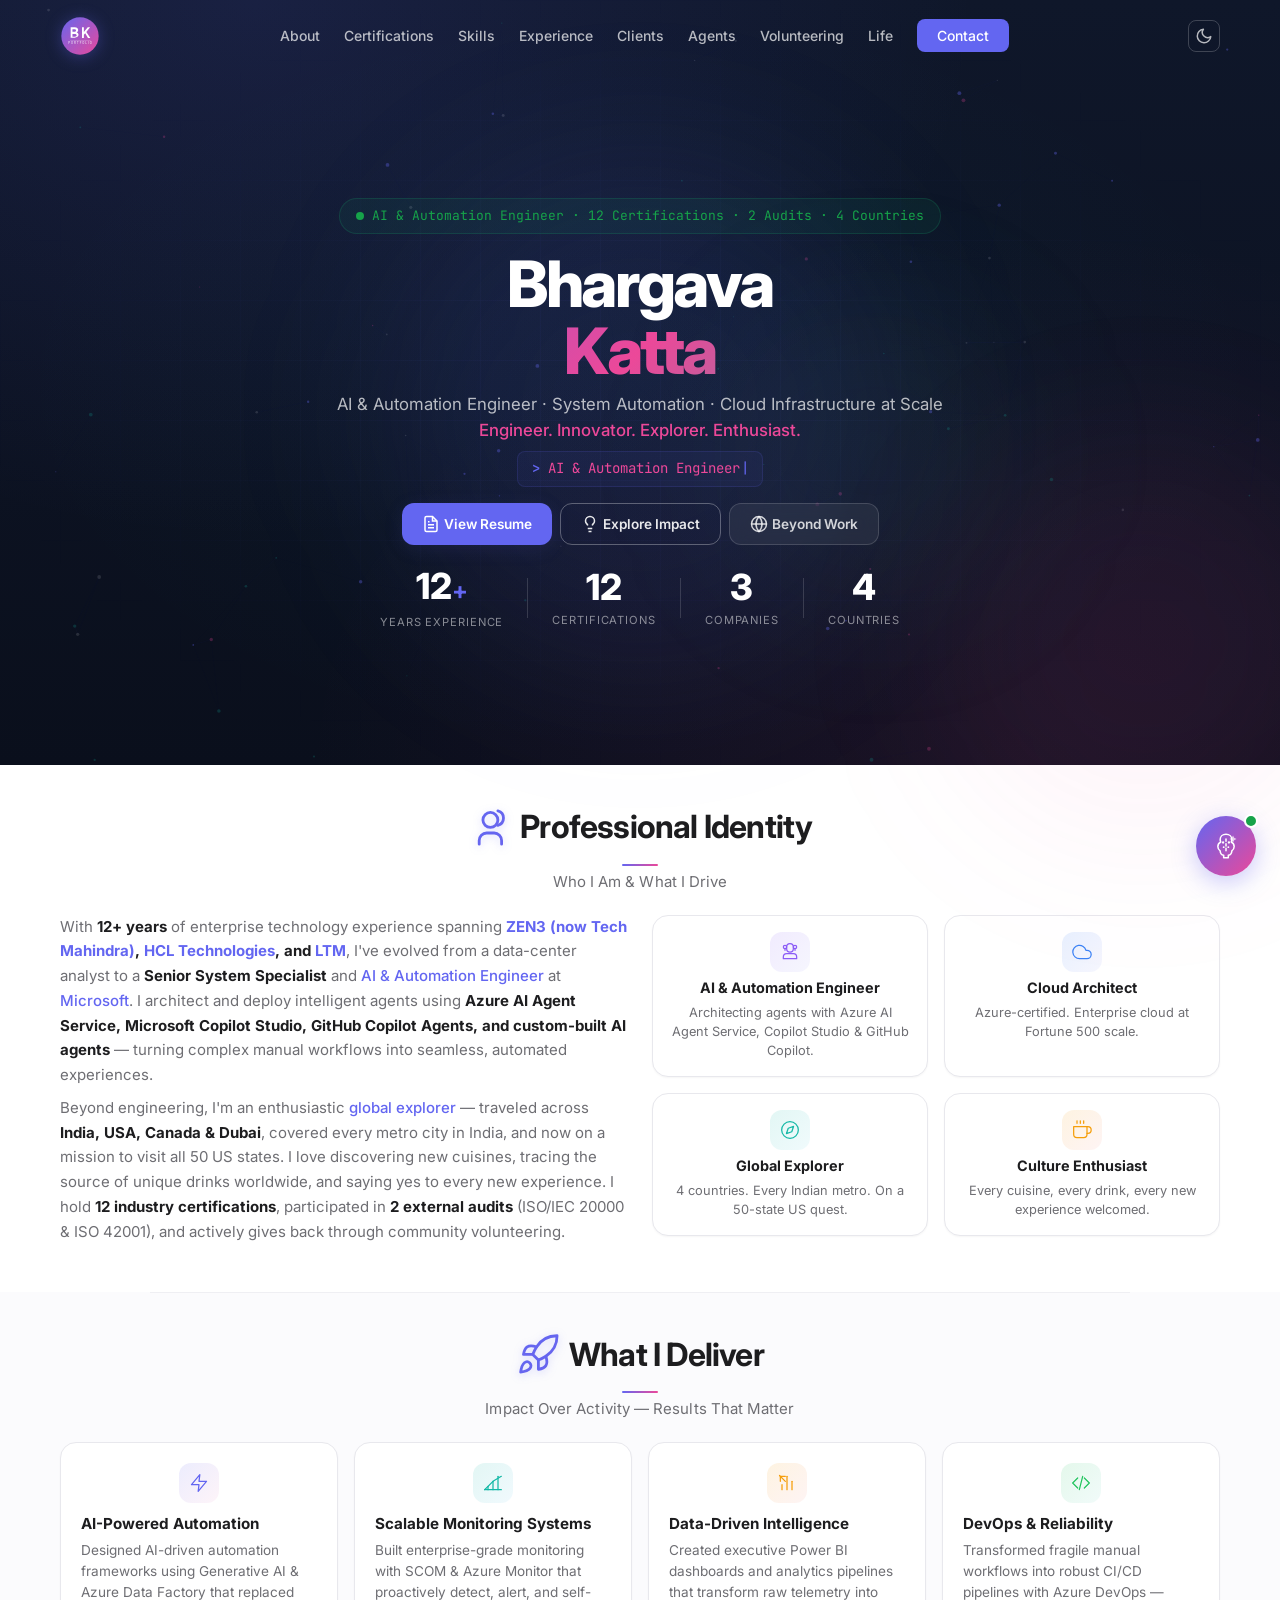
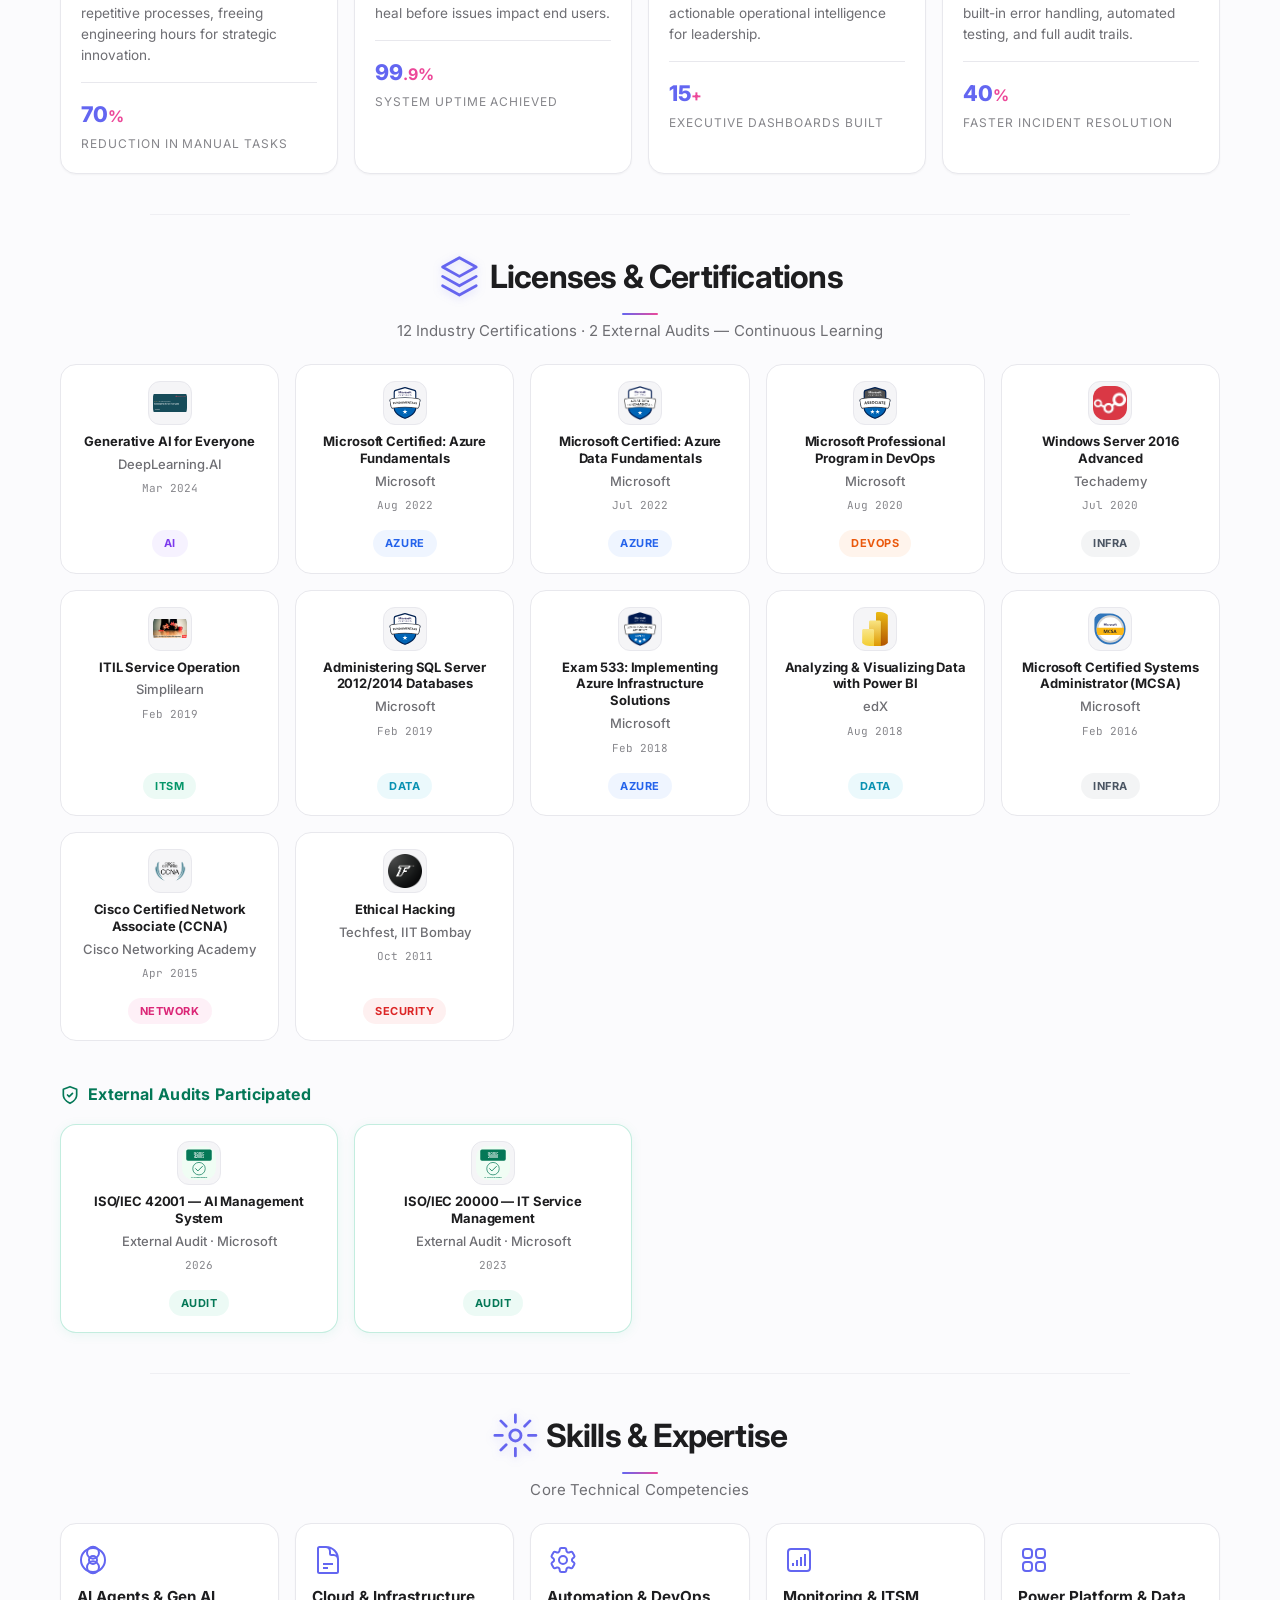
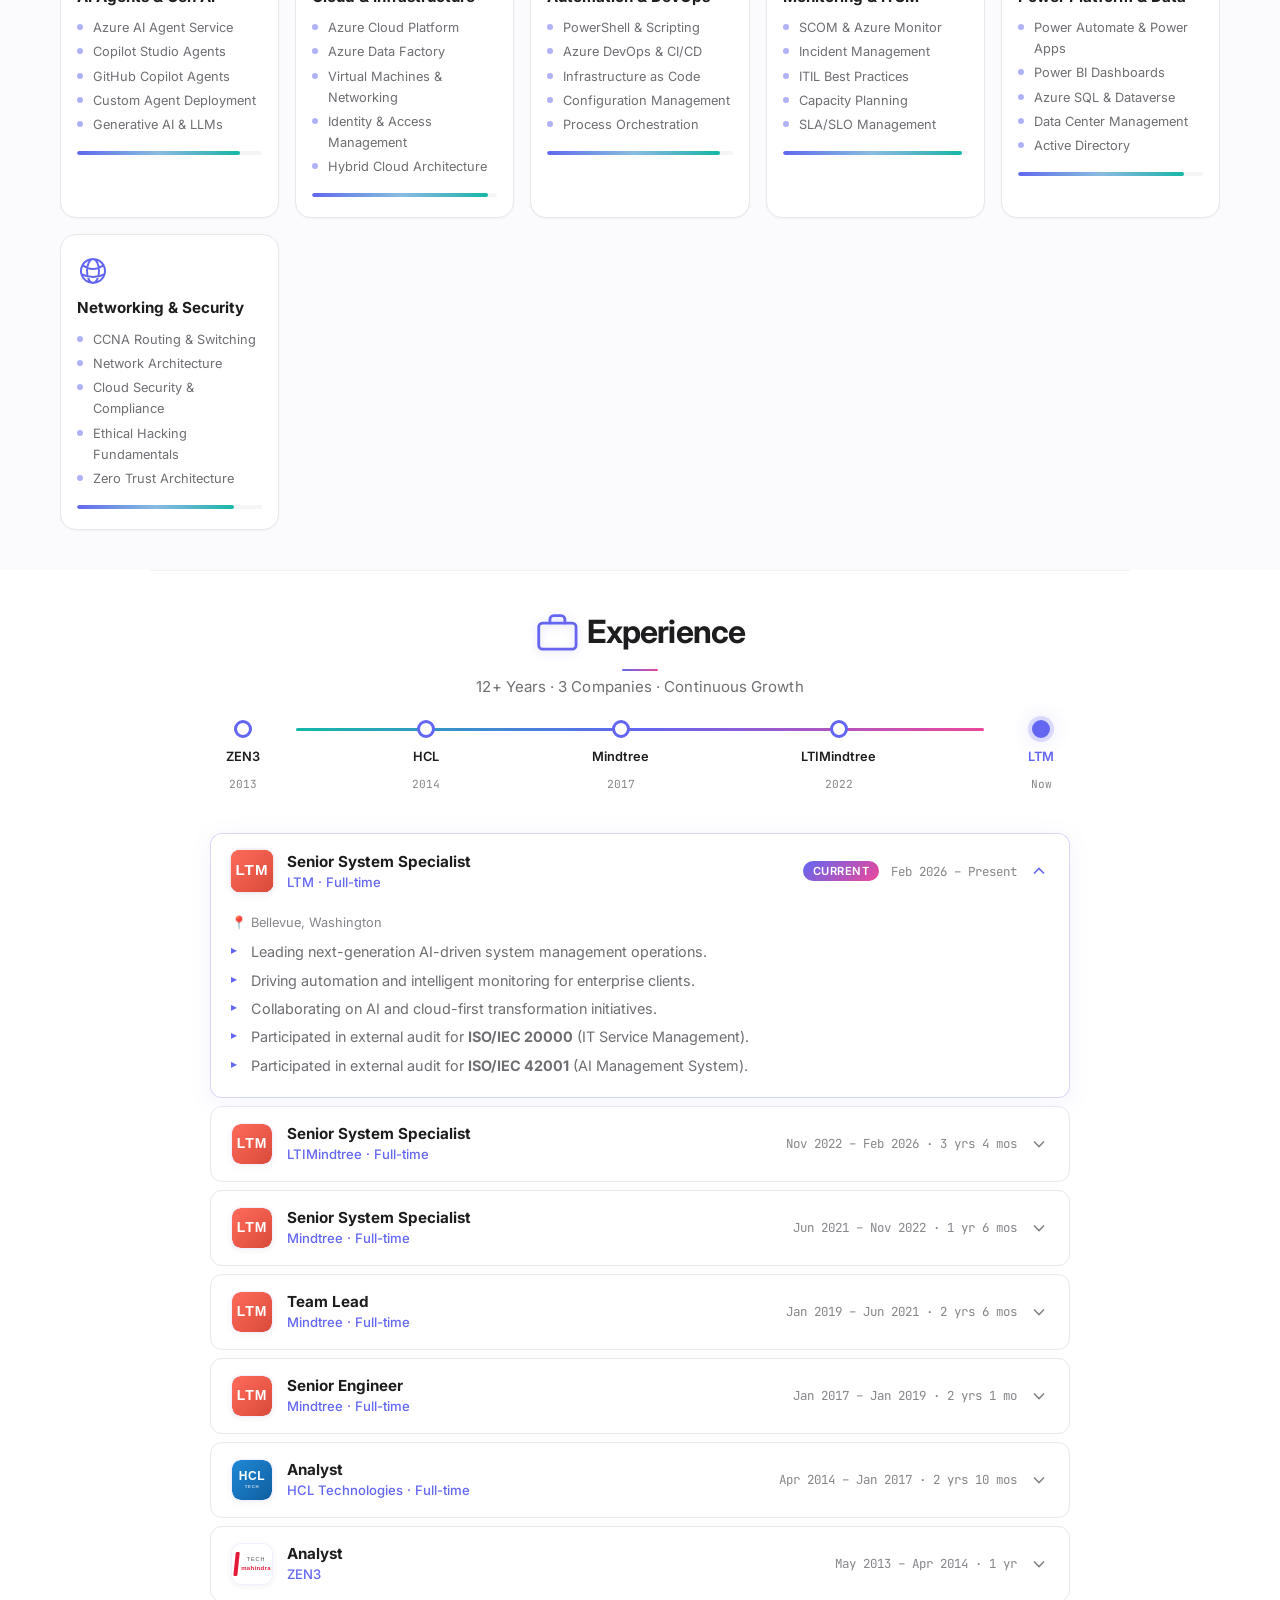
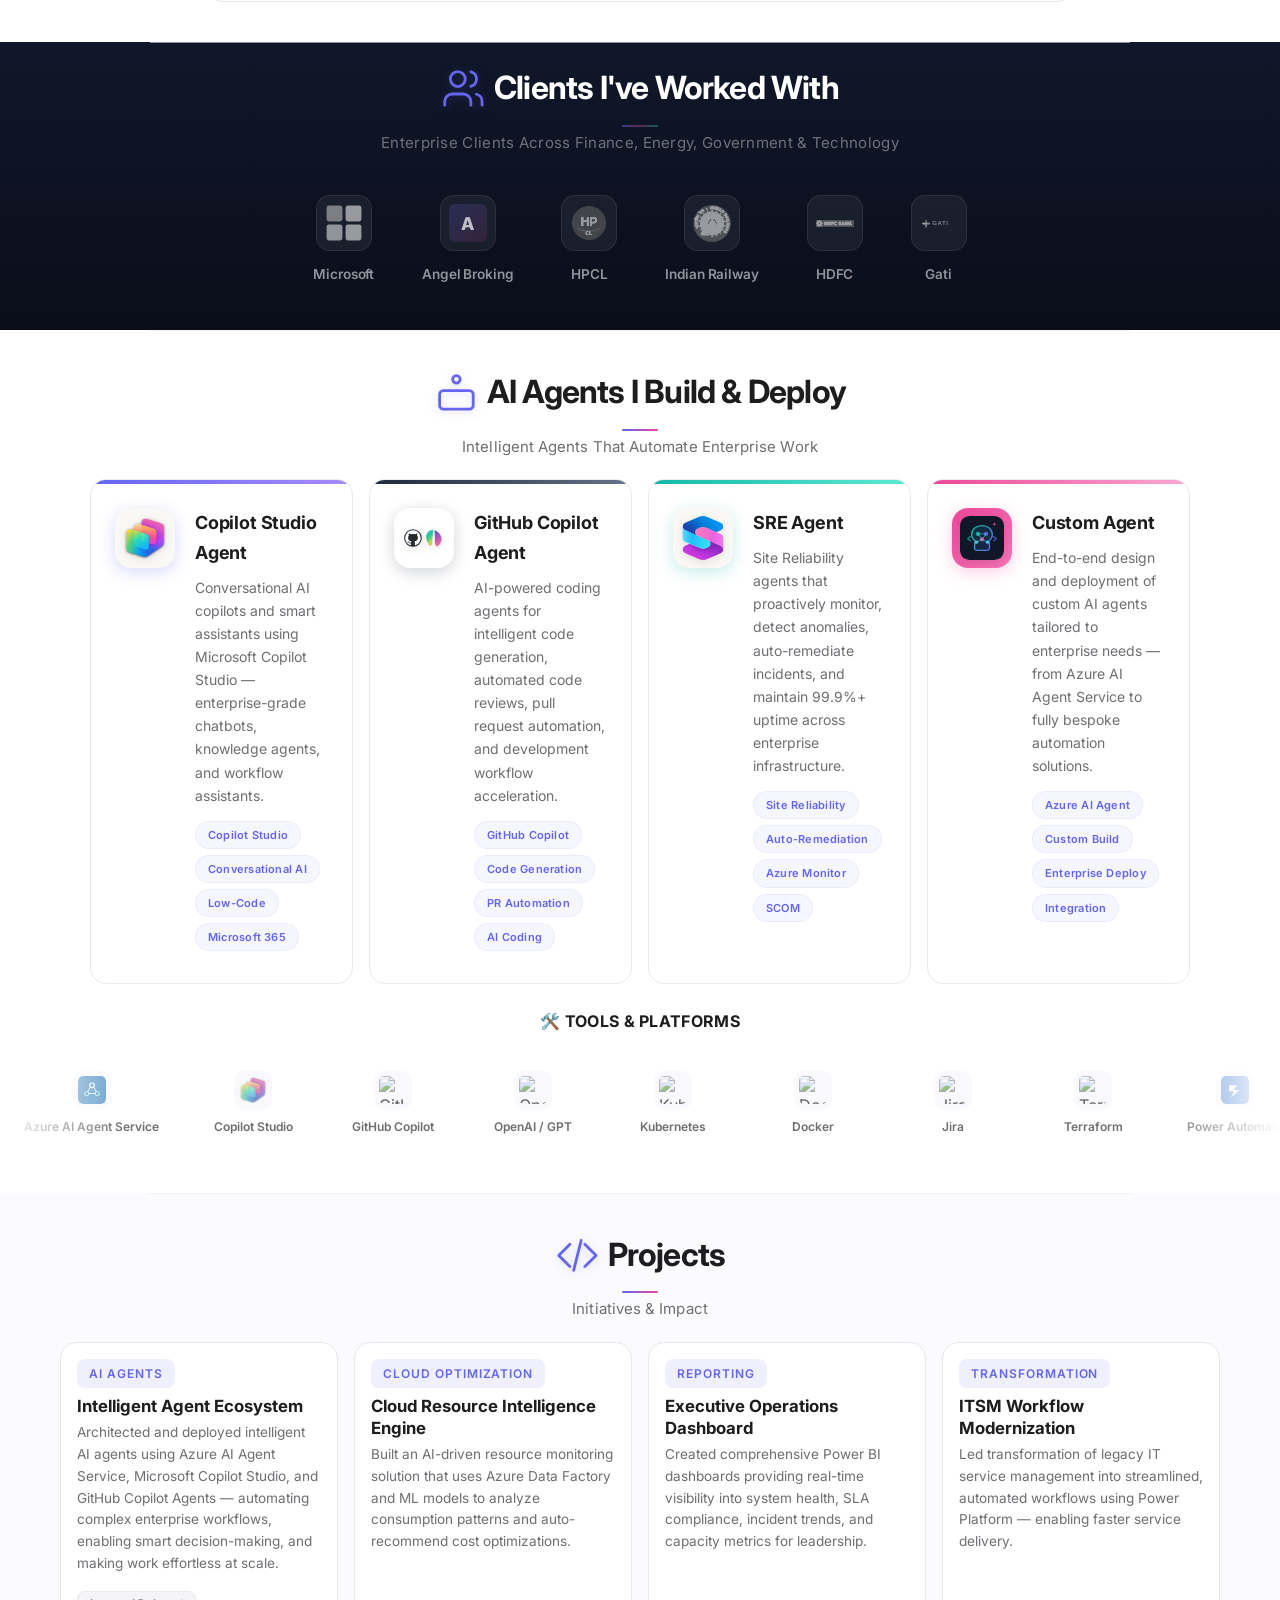
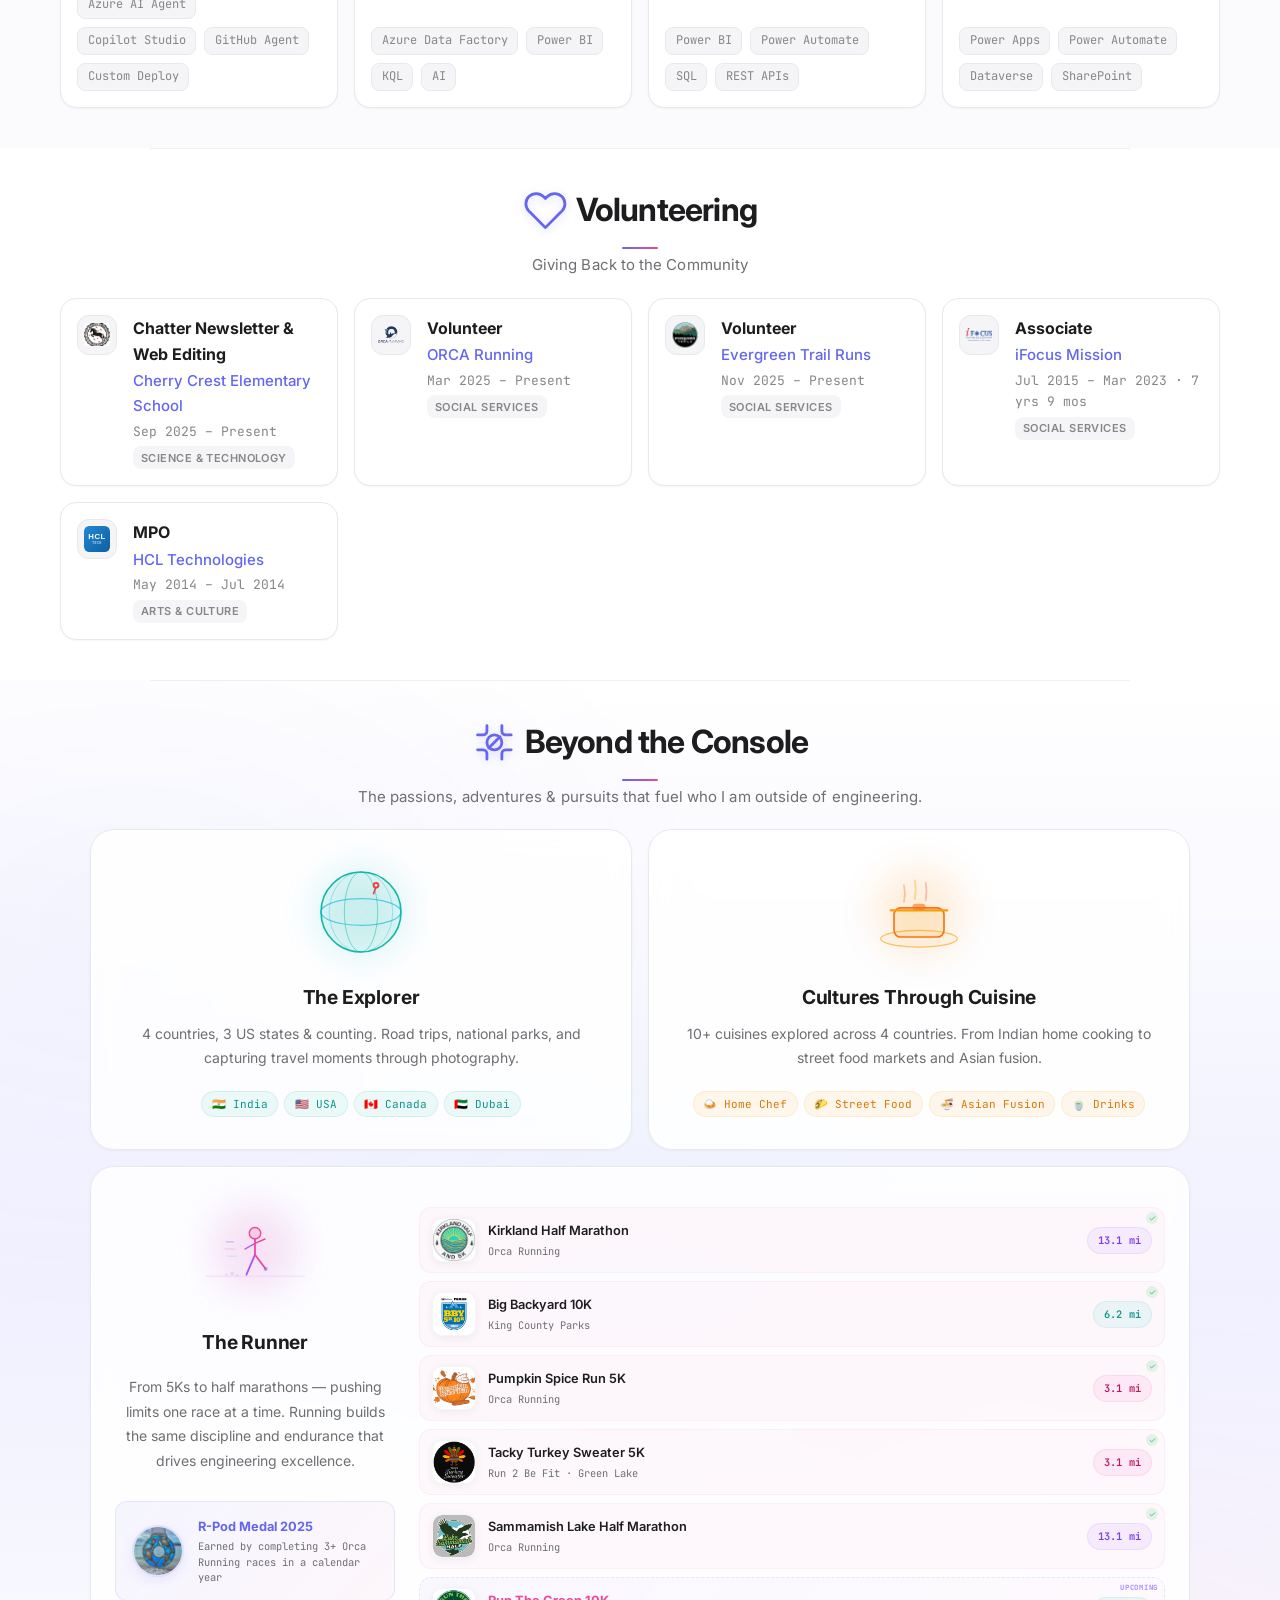
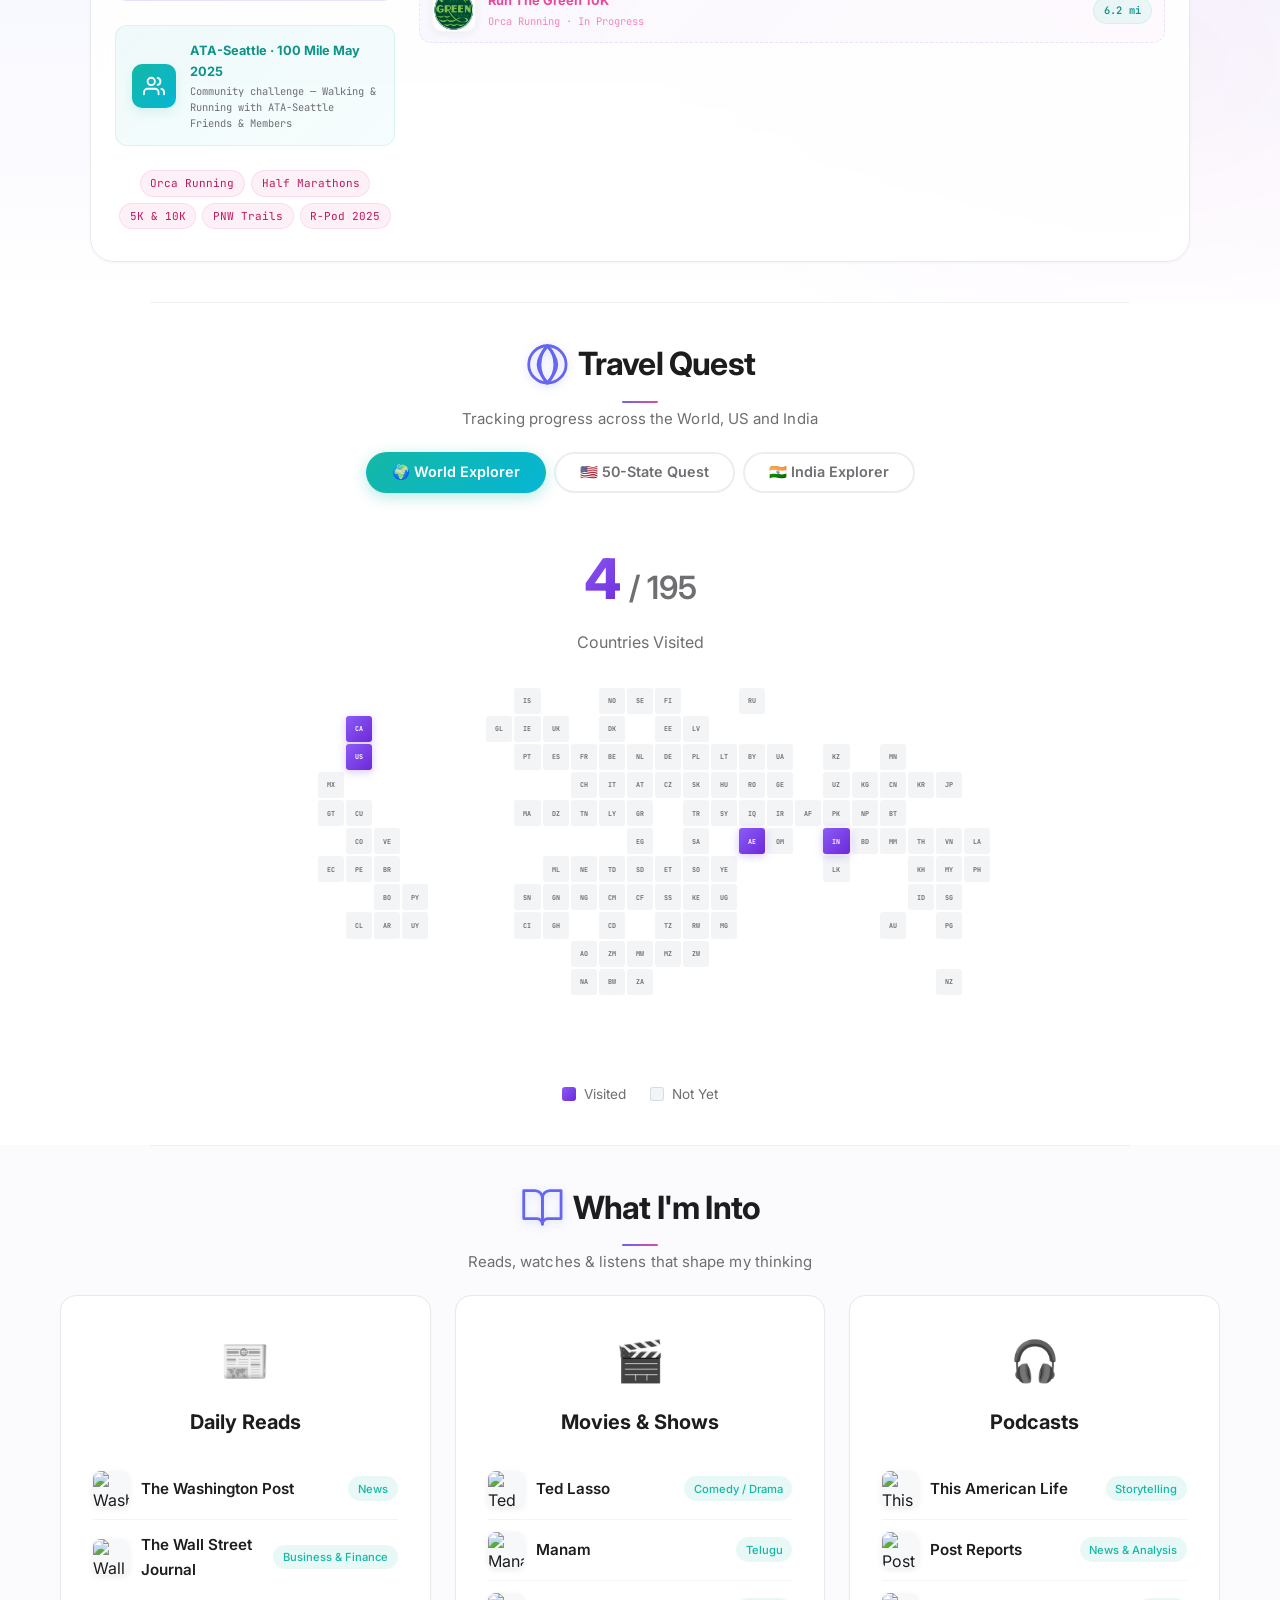
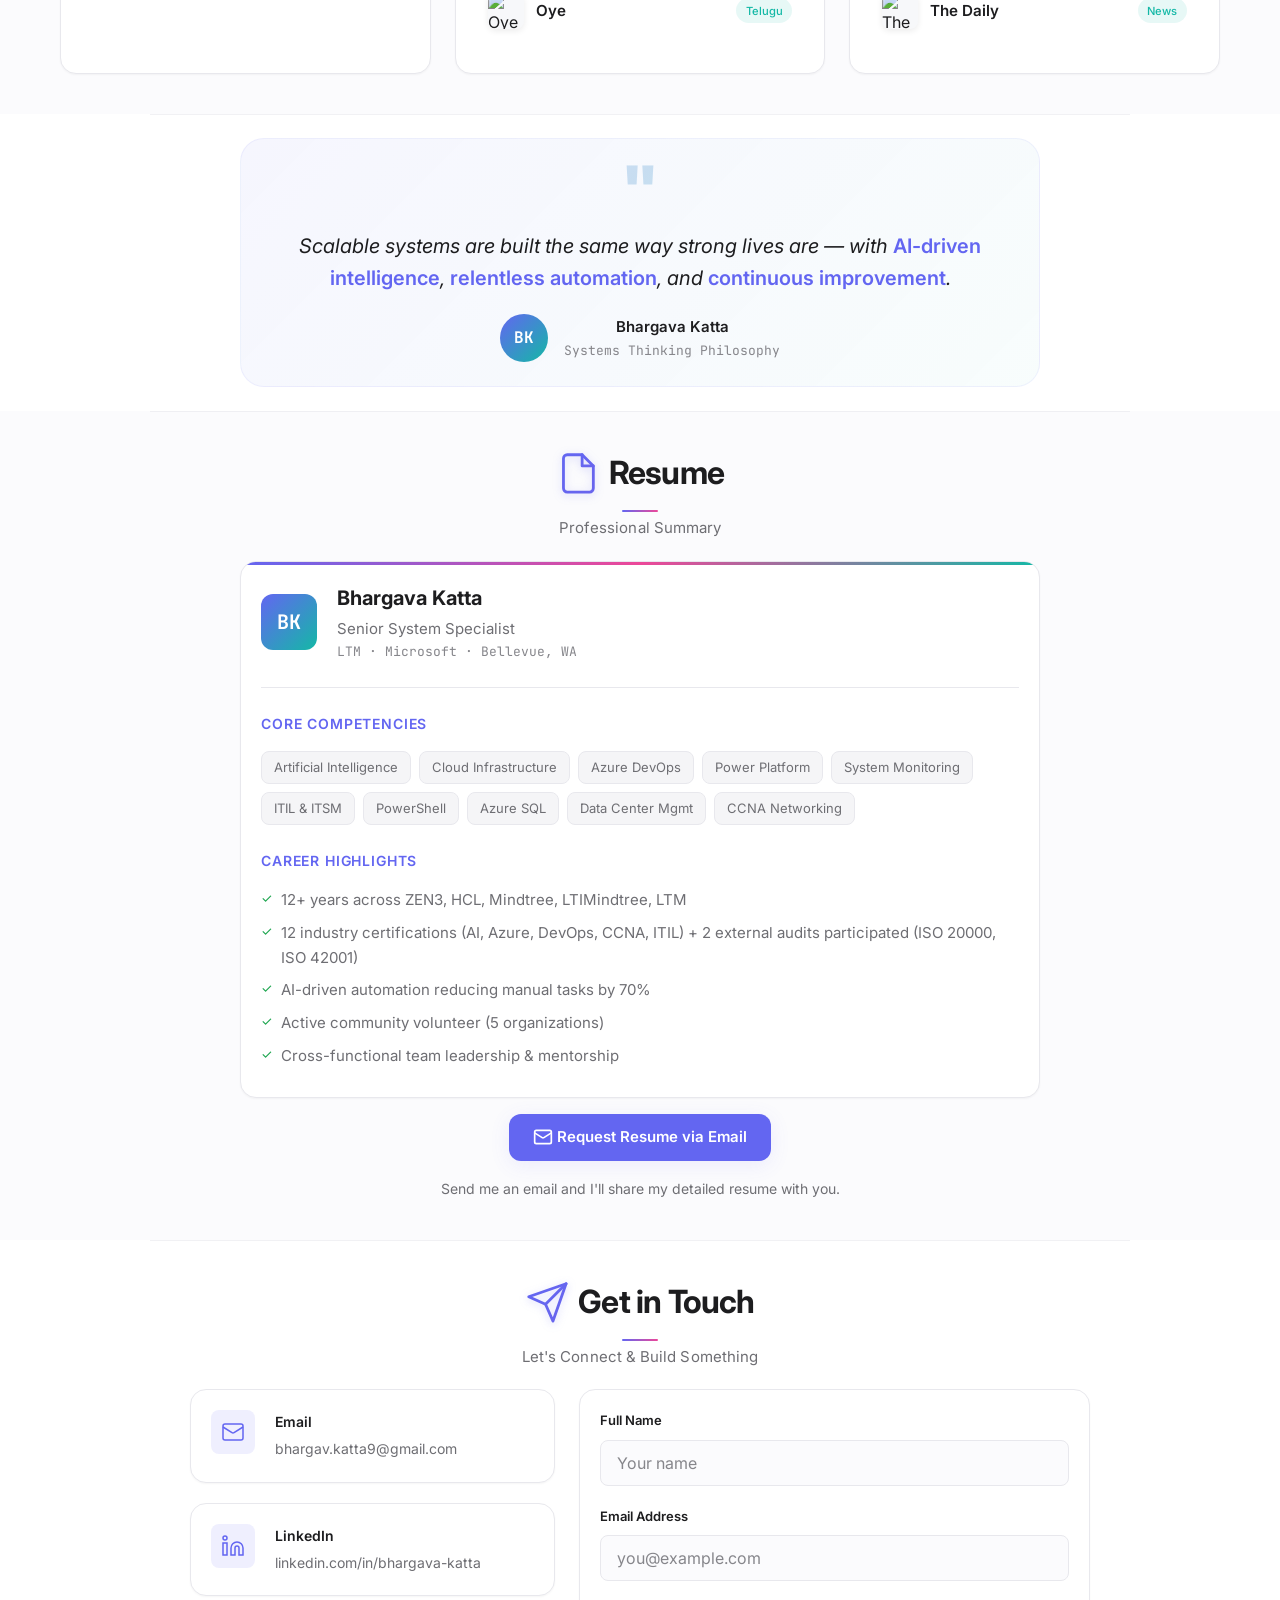
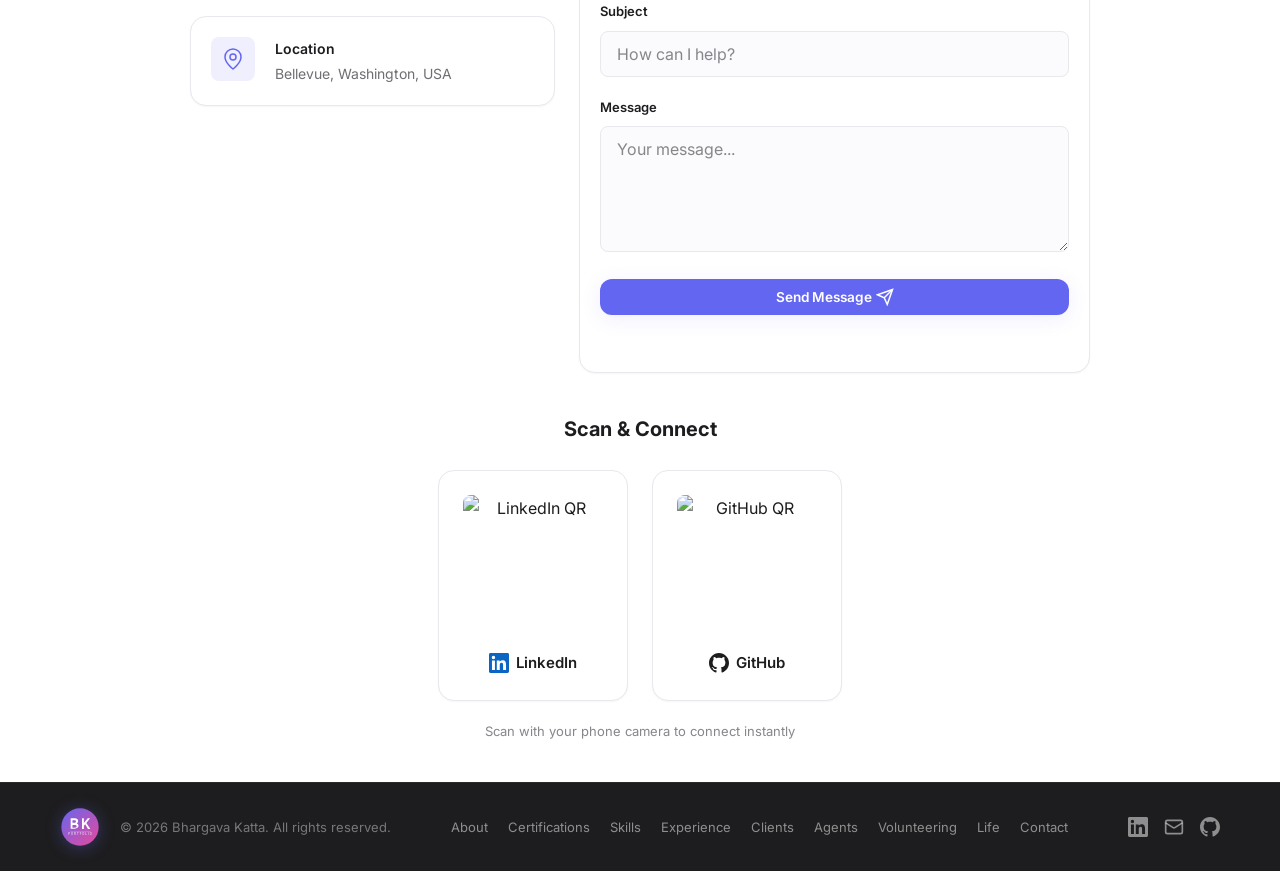
==== commit cd3493ff: "Restore company names (Mindtree, LTIMindtree) but keep LTM logo on all cards" ====
--- a/index.html
+++ b/index.html
@@ -556,10 +556,20 @@
               <span class="exp-journey__name">HCL</span>
               <span class="exp-journey__year">2014</span>
             </div>
+            <div class="exp-journey__stop">
+              <span class="exp-journey__dot"></span>
+              <span class="exp-journey__name">Mindtree</span>
+              <span class="exp-journey__year">2017</span>
+            </div>
+            <div class="exp-journey__stop">
+              <span class="exp-journey__dot"></span>
+              <span class="exp-journey__name">LTIMindtree</span>
+              <span class="exp-journey__year">2022</span>
+            </div>
             <div class="exp-journey__stop exp-journey__stop--current">
               <span class="exp-journey__dot"></span>
               <span class="exp-journey__name">LTM</span>
-              <span class="exp-journey__year">2017 – Now</span>
+              <span class="exp-journey__year">Now</span>
             </div>
           </div>
         </div>
@@ -595,14 +605,14 @@
             </div>
           </div>
 
-          <!-- 2. LTM (formerly LTIMindtree) -->
+          <!-- 2. LTIMindtree -->
           <div class="exp-card animate-on-scroll">
             <button class="exp-card__header" aria-expanded="false">
               <div class="exp-card__left">
                 <div class="exp-card__logo"><img src="assets/logos/ltm.svg" alt="LTM" /></div>
                 <div>
                   <h3 class="exp-card__role">Senior System Specialist</h3>
-                  <span class="exp-card__company">LTM · Full-time</span>
+                  <span class="exp-card__company">LTIMindtree · Full-time</span>
                 </div>
               </div>
               <div class="exp-card__right">
@@ -625,14 +635,14 @@
             </div>
           </div>
 
-          <!-- 3. LTM – Sr System Specialist -->
+          <!-- 3. Mindtree – Sr System Specialist -->
           <div class="exp-card animate-on-scroll">
             <button class="exp-card__header" aria-expanded="false">
               <div class="exp-card__left">
                 <div class="exp-card__logo"><img src="assets/logos/ltm.svg" alt="LTM" /></div>
                 <div>
                   <h3 class="exp-card__role">Senior System Specialist</h3>
-                  <span class="exp-card__company">LTM · Full-time</span>
+                  <span class="exp-card__company">Mindtree · Full-time</span>
                 </div>
               </div>
               <div class="exp-card__right">
@@ -653,14 +663,14 @@
             </div>
           </div>
 
-          <!-- 4. LTM – Team Lead -->
+          <!-- 4. Mindtree – Team Lead -->
           <div class="exp-card animate-on-scroll">
             <button class="exp-card__header" aria-expanded="false">
               <div class="exp-card__left">
                 <div class="exp-card__logo"><img src="assets/logos/ltm.svg" alt="LTM" /></div>
                 <div>
                   <h3 class="exp-card__role">Team Lead</h3>
-                  <span class="exp-card__company">LTM · Full-time</span>
+                  <span class="exp-card__company">Mindtree · Full-time</span>
                 </div>
               </div>
               <div class="exp-card__right">
@@ -681,14 +691,14 @@
             </div>
           </div>
 
-          <!-- 5. LTM – Senior Engineer -->
+          <!-- 5. Mindtree – Senior Engineer -->
           <div class="exp-card animate-on-scroll">
             <button class="exp-card__header" aria-expanded="false">
               <div class="exp-card__left">
                 <div class="exp-card__logo"><img src="assets/logos/ltm.svg" alt="LTM" /></div>
                 <div>
                   <h3 class="exp-card__role">Senior Engineer</h3>
-                  <span class="exp-card__company">LTM · Full-time</span>
+                  <span class="exp-card__company">Mindtree · Full-time</span>
                 </div>
               </div>
               <div class="exp-card__right">
@@ -1582,7 +1592,7 @@
               <div class="resume__preview-section">
                 <h4>Career Highlights</h4>
                 <ul>
-                  <li>12+ years across ZEN3, HCL, LTM</li>
+                  <li>12+ years across ZEN3, HCL, Mindtree, LTIMindtree, LTM</li>
                   <li>12 industry certifications (AI, Azure, DevOps, CCNA, ITIL) + 2 external audits participated (ISO 20000, ISO 42001)</li>
                   <li>AI-driven automation reducing manual tasks by 70%</li>
                   <li>Active community volunteer (5 organizations)</li>
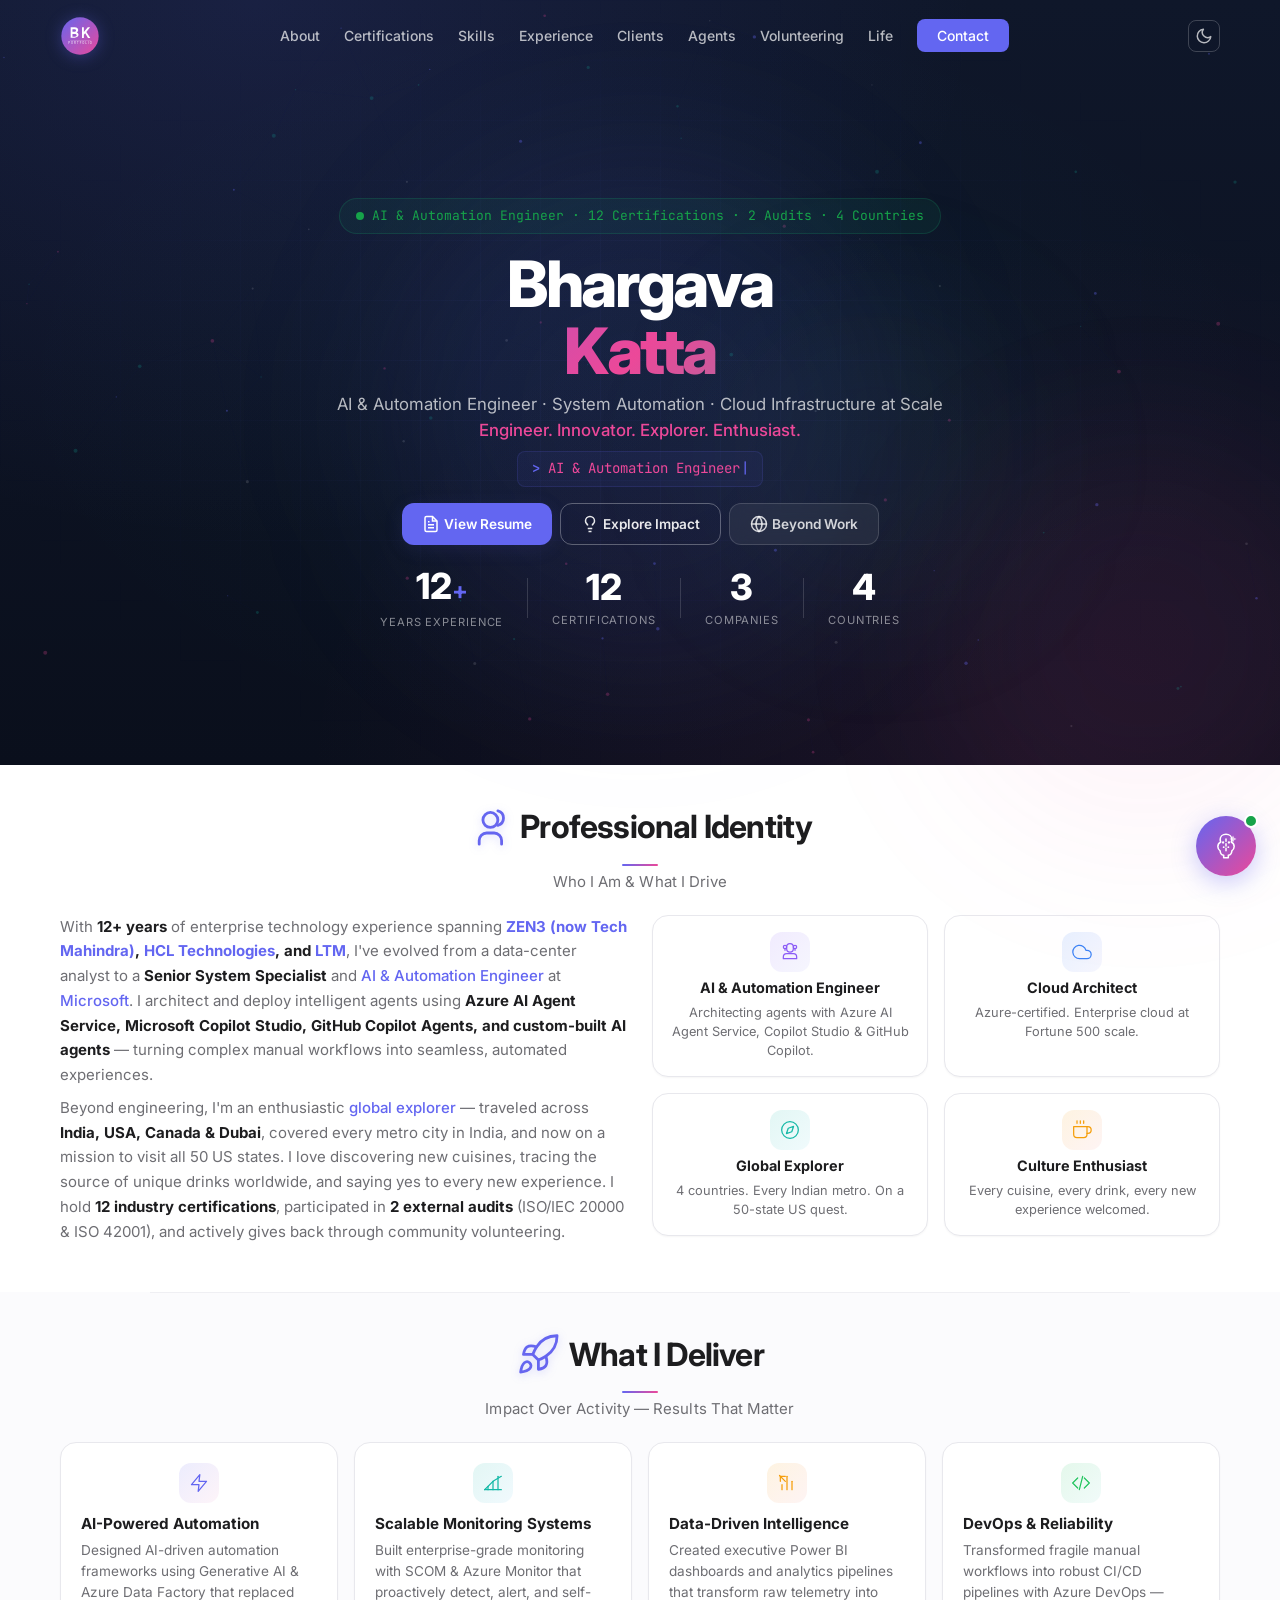
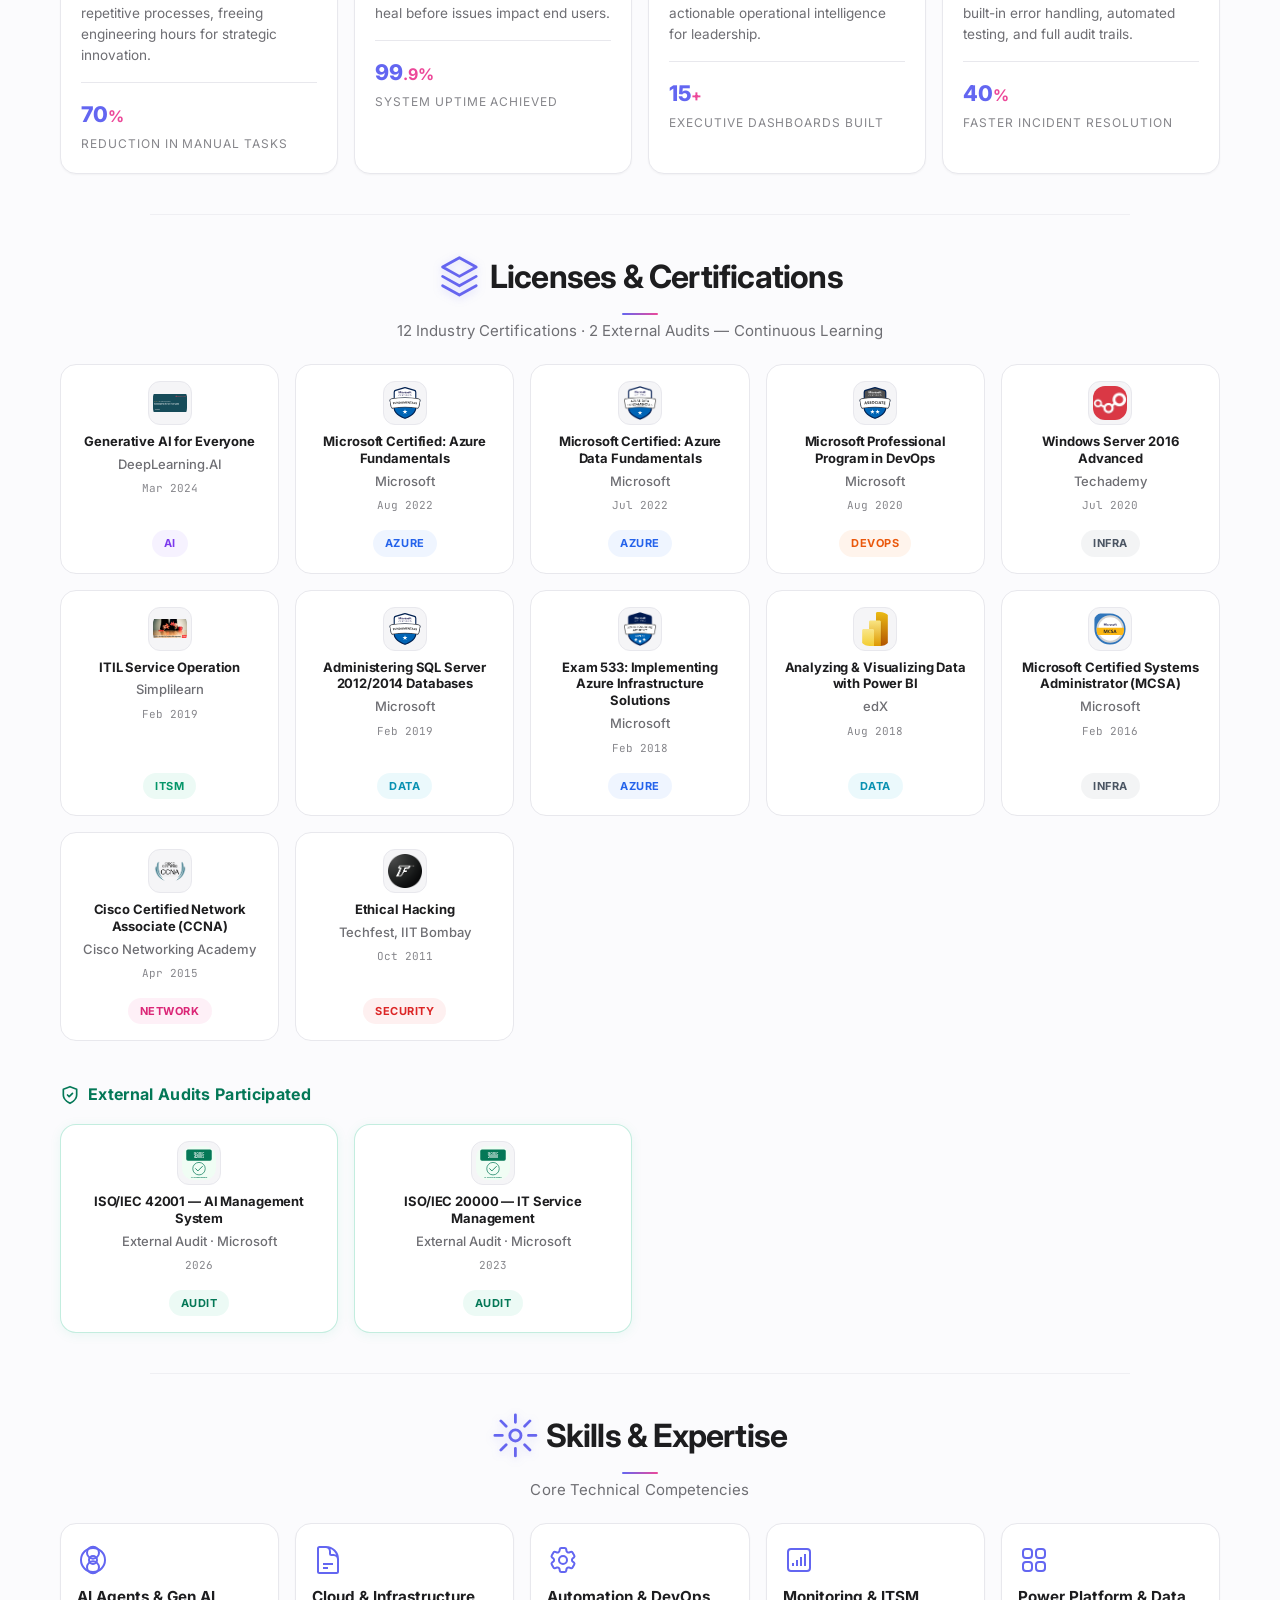
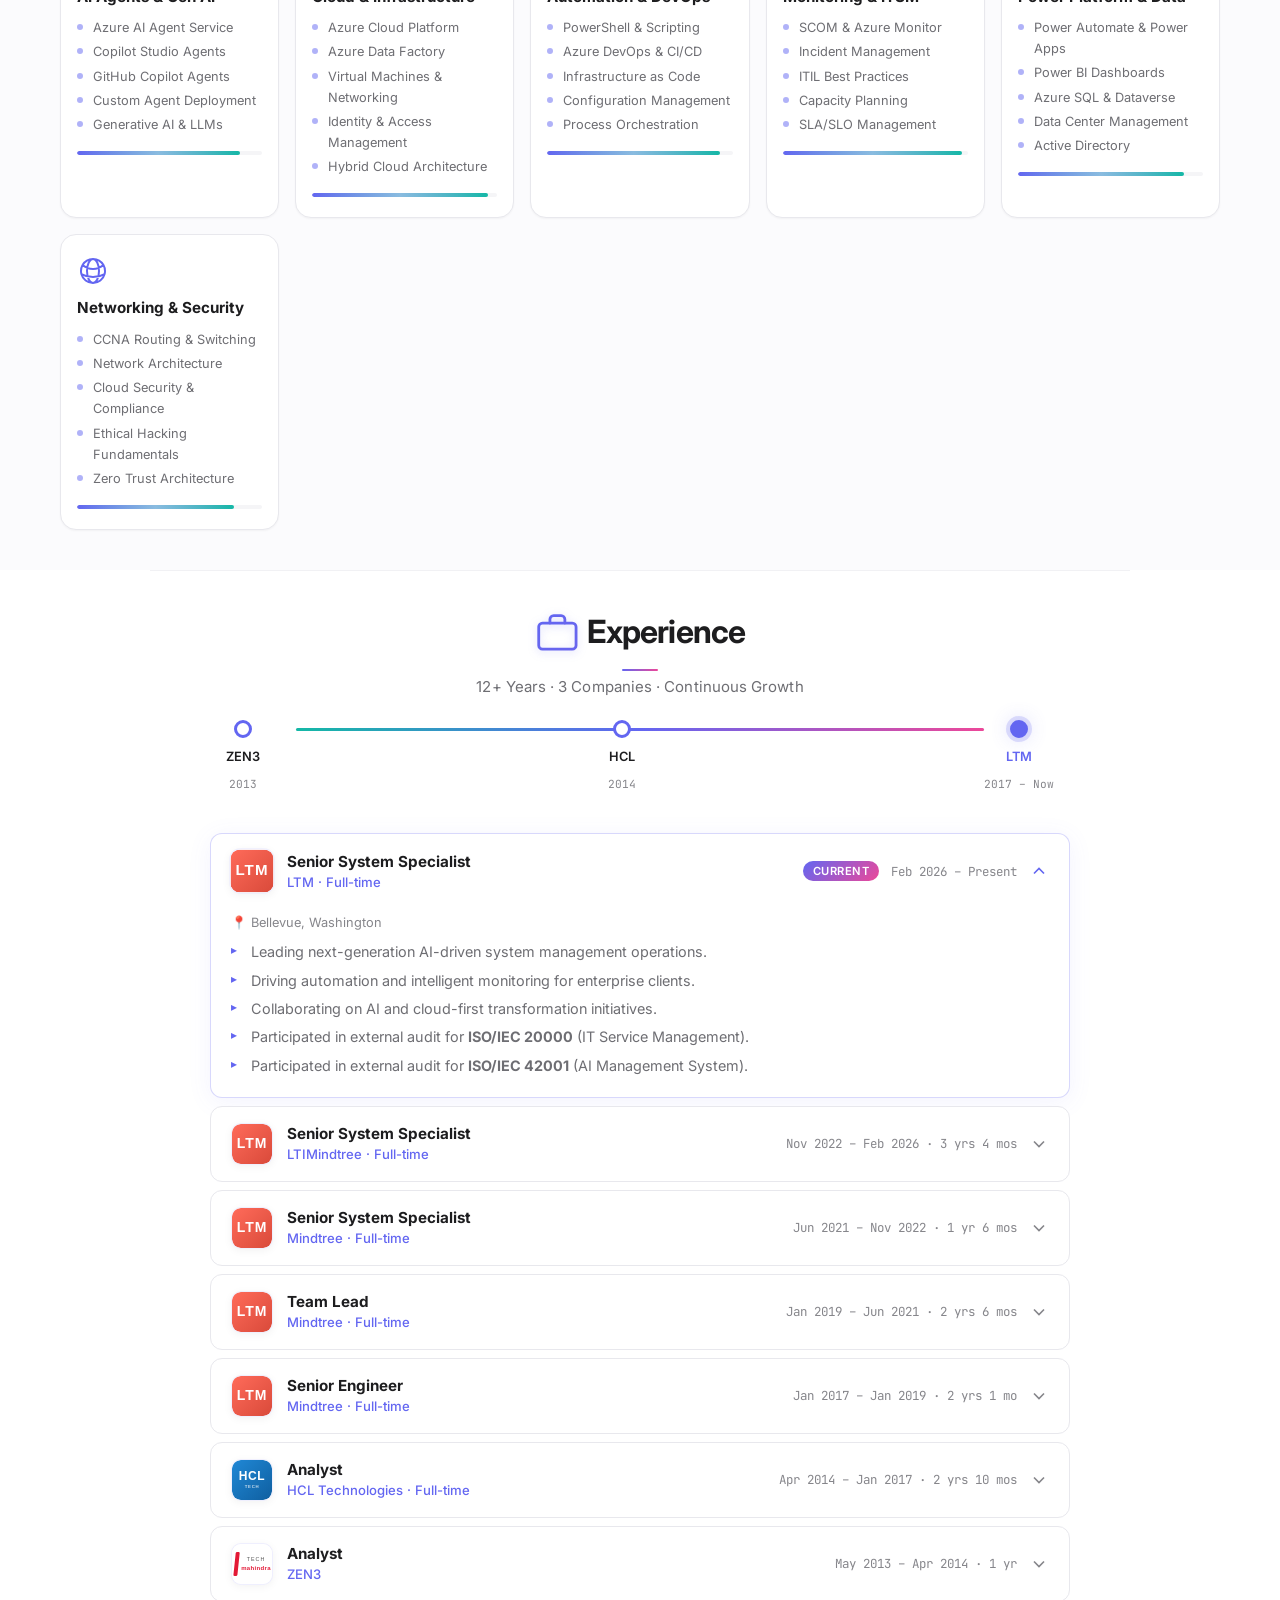
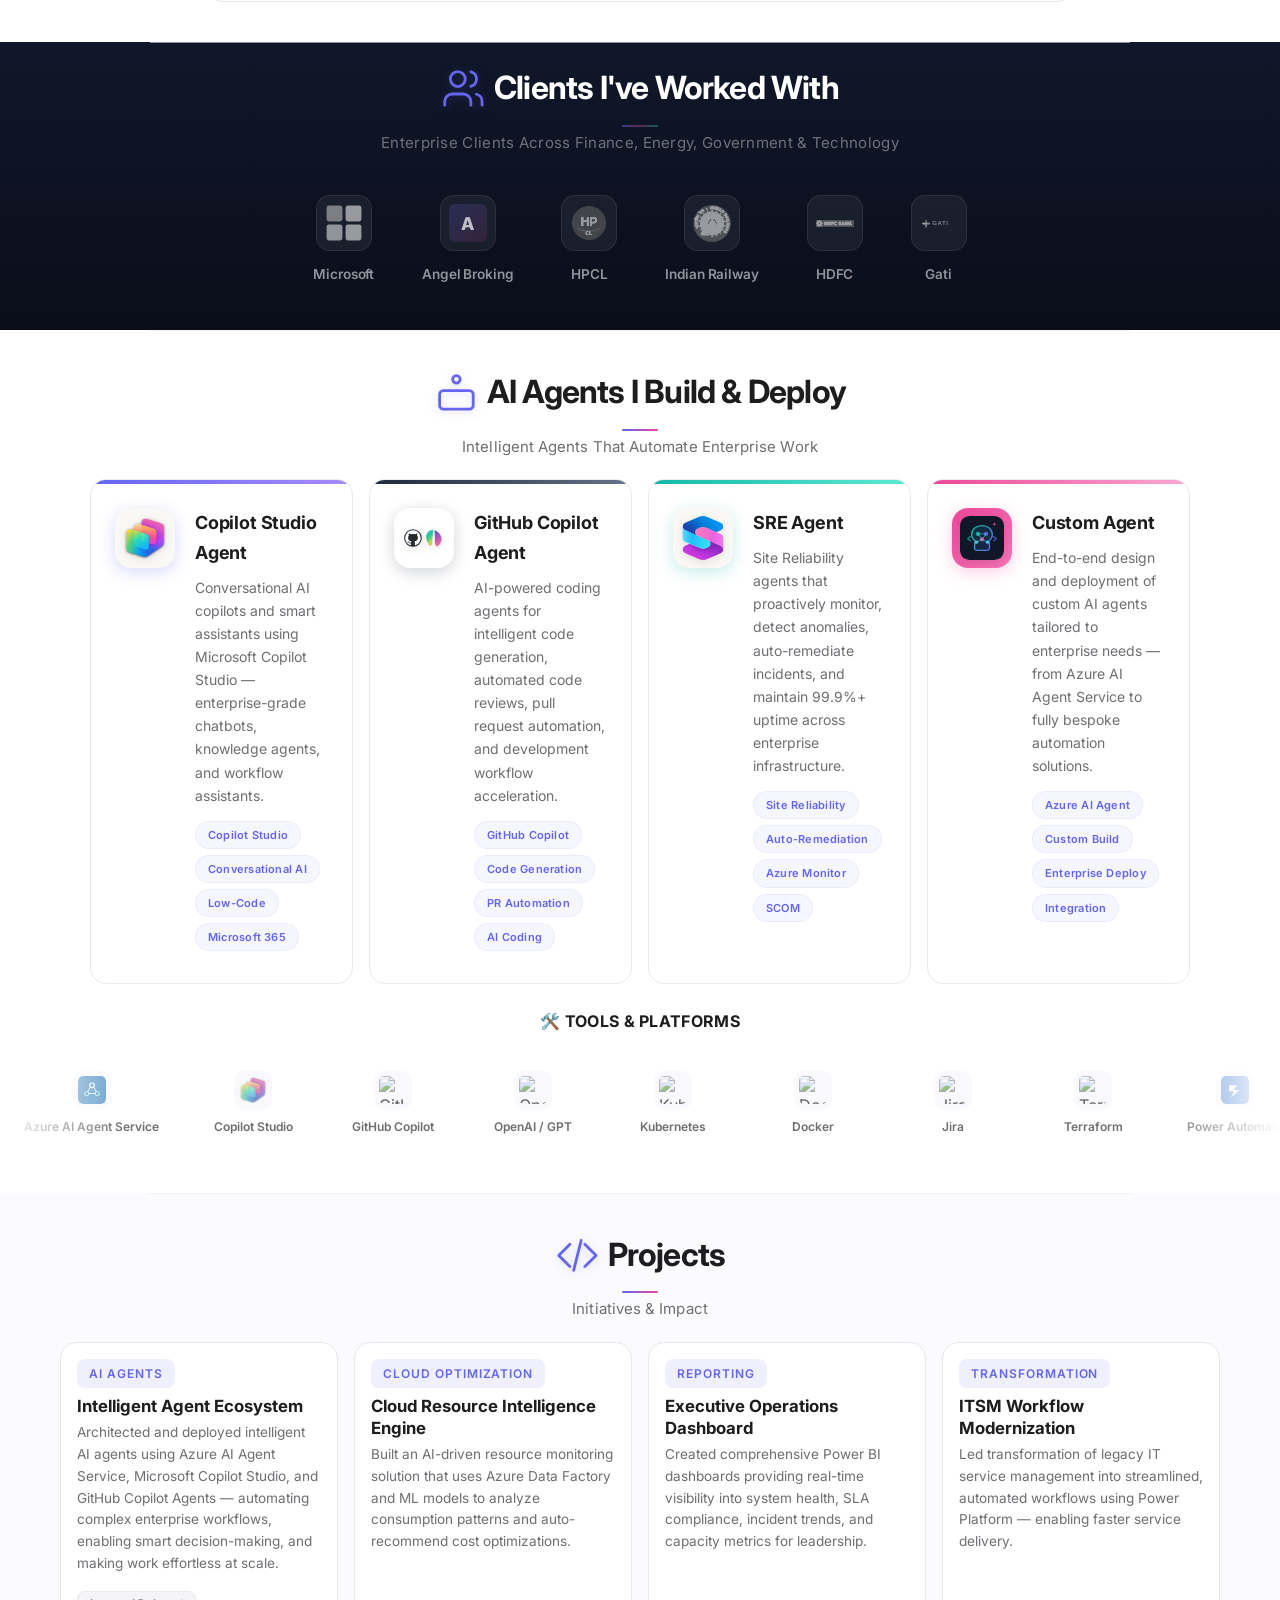
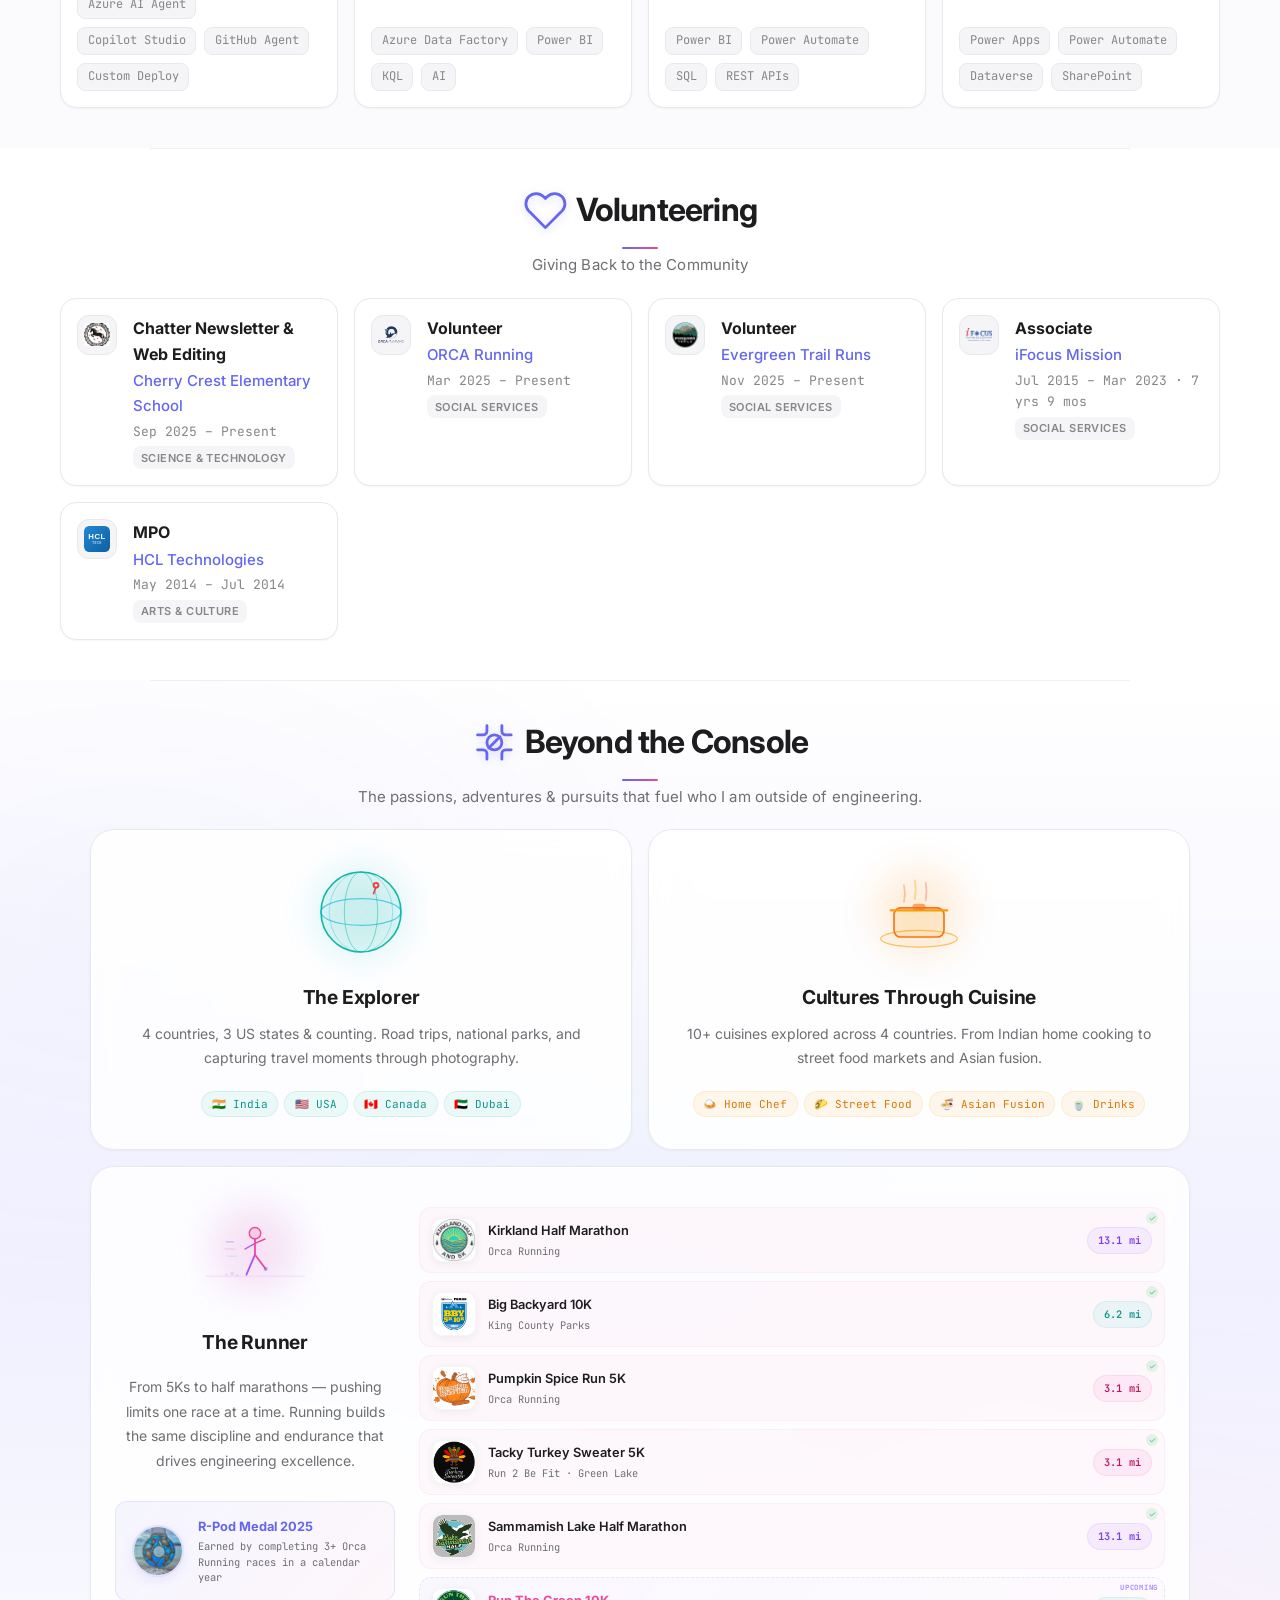
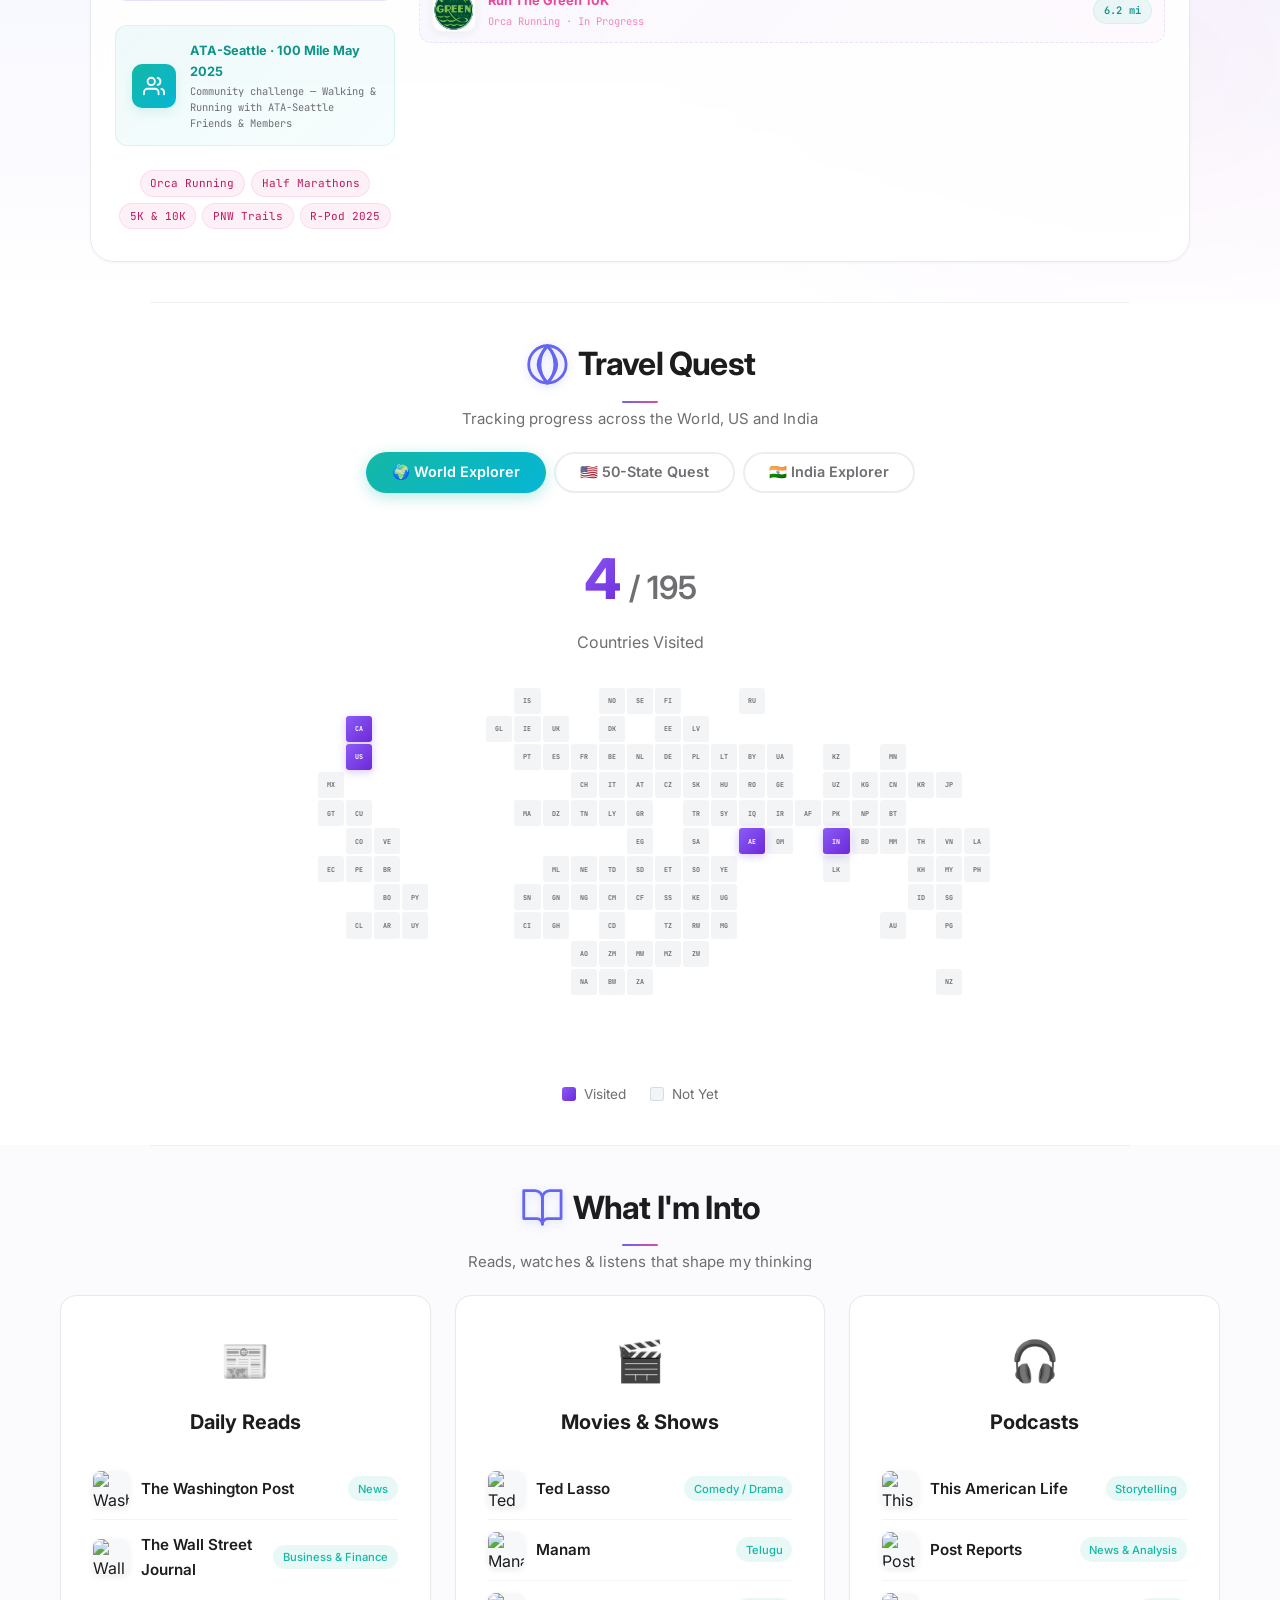
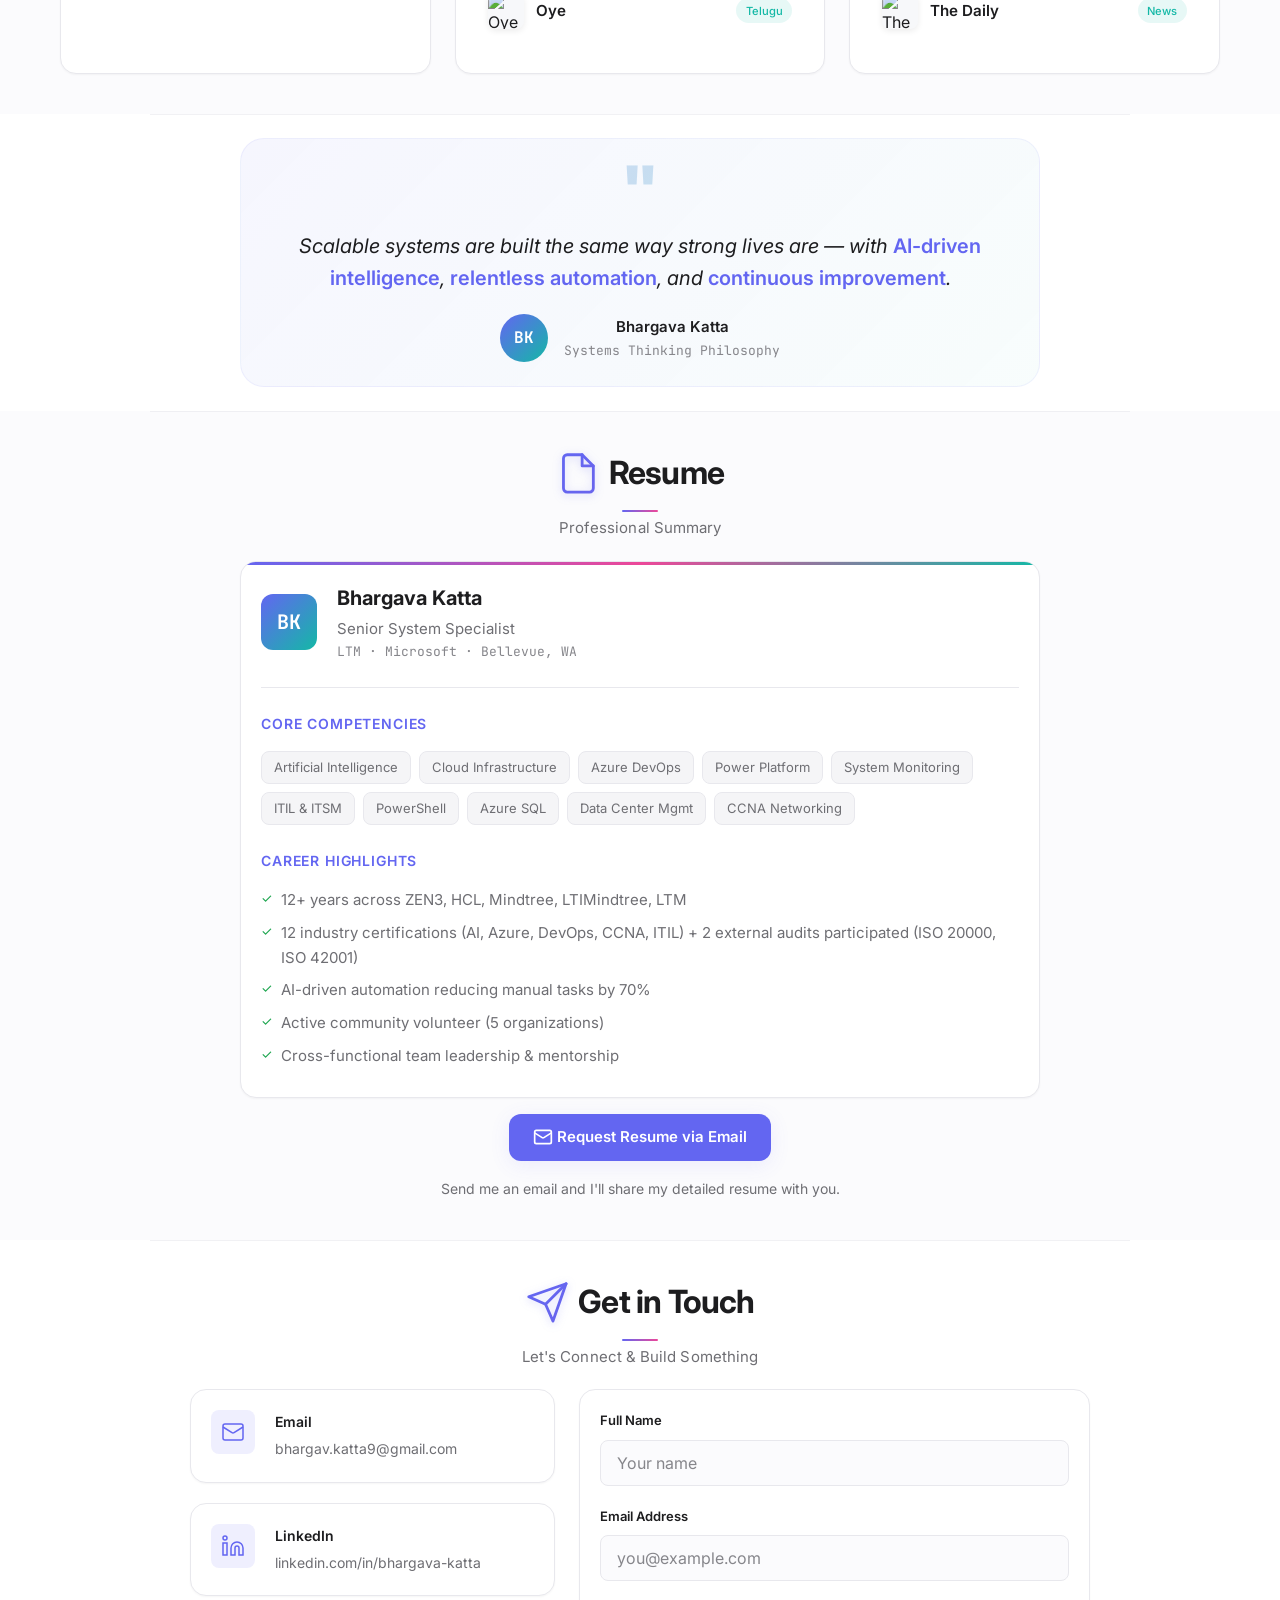
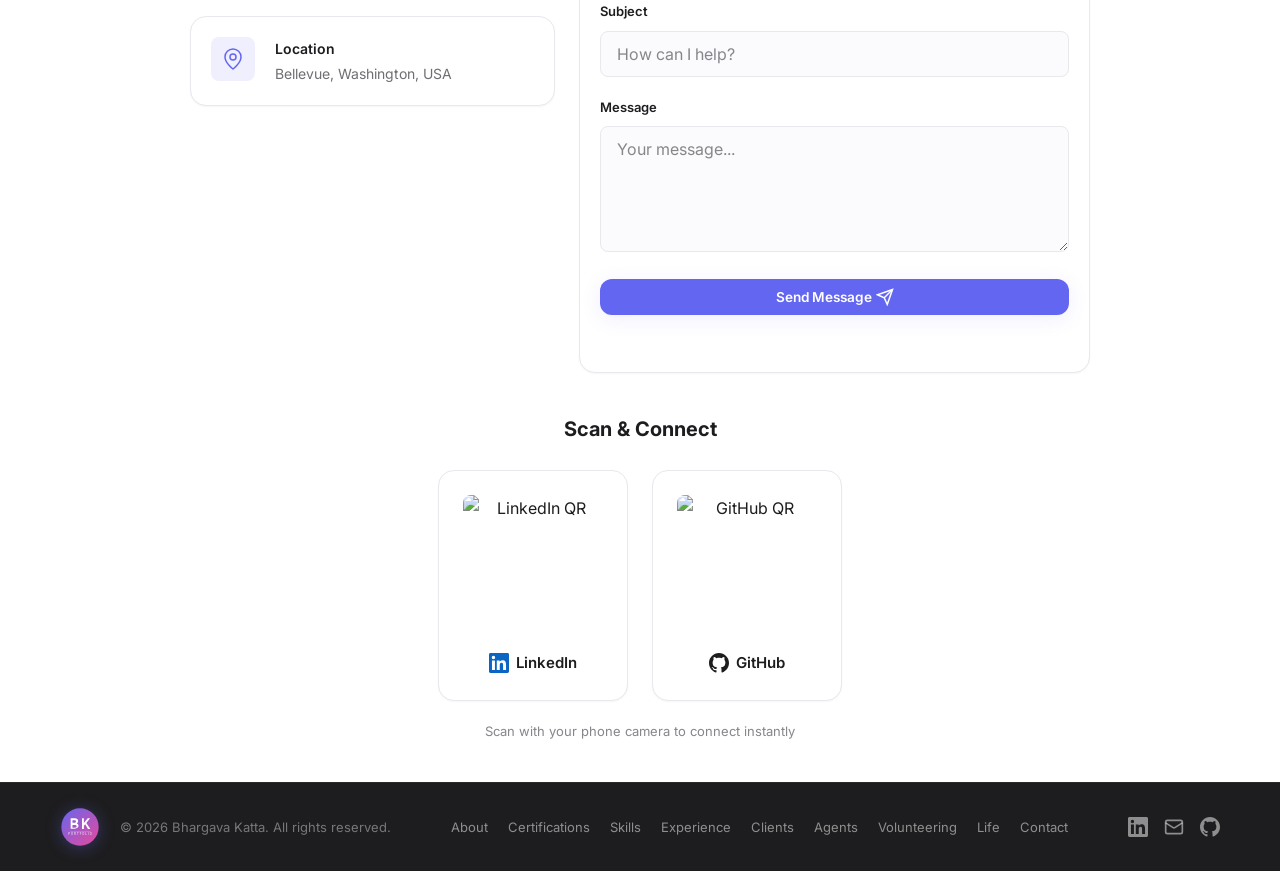
==== commit 36d0b99e: "Simplify journey bar: ZEN3 > HCL > LTM" ====
--- a/index.html
+++ b/index.html
@@ -556,20 +556,10 @@
               <span class="exp-journey__name">HCL</span>
               <span class="exp-journey__year">2014</span>
             </div>
-            <div class="exp-journey__stop">
-              <span class="exp-journey__dot"></span>
-              <span class="exp-journey__name">Mindtree</span>
-              <span class="exp-journey__year">2017</span>
-            </div>
-            <div class="exp-journey__stop">
-              <span class="exp-journey__dot"></span>
-              <span class="exp-journey__name">LTIMindtree</span>
-              <span class="exp-journey__year">2022</span>
-            </div>
             <div class="exp-journey__stop exp-journey__stop--current">
               <span class="exp-journey__dot"></span>
               <span class="exp-journey__name">LTM</span>
-              <span class="exp-journey__year">Now</span>
+              <span class="exp-journey__year">2017 – Now</span>
             </div>
           </div>
         </div>
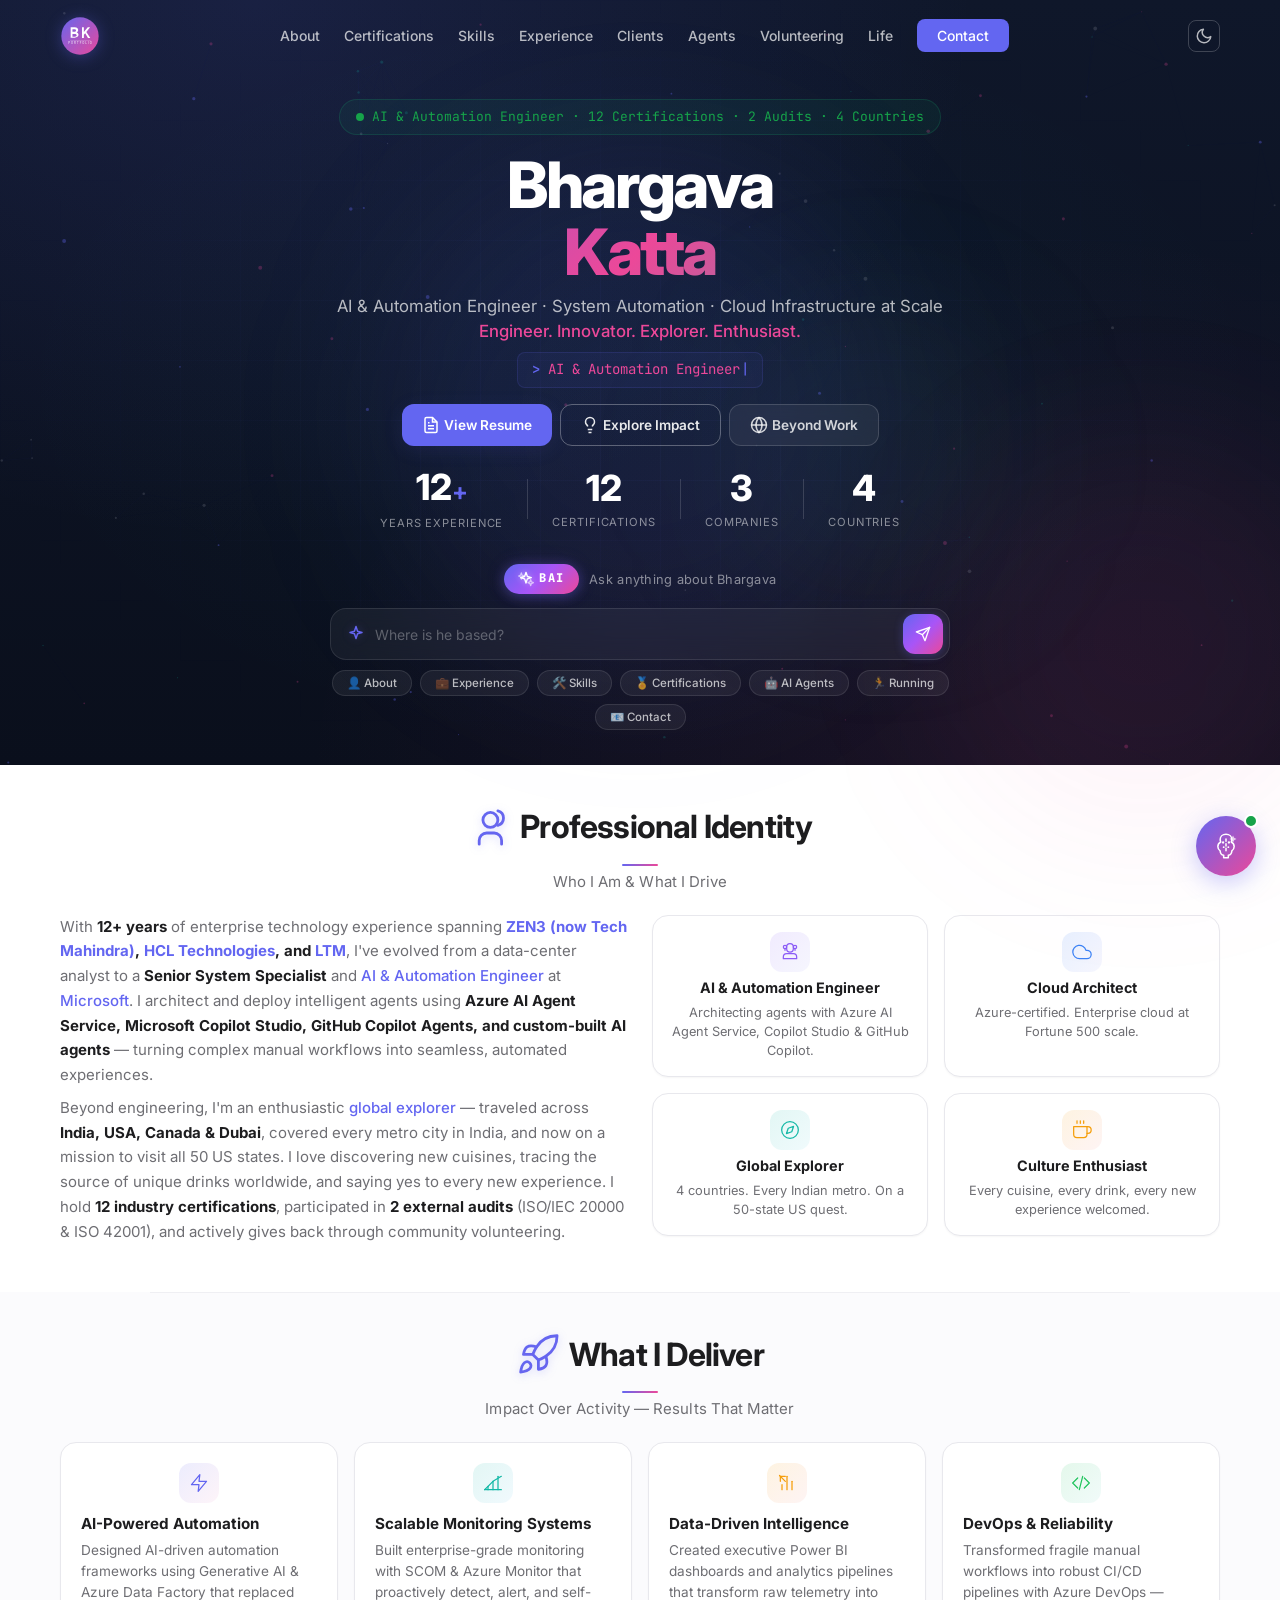
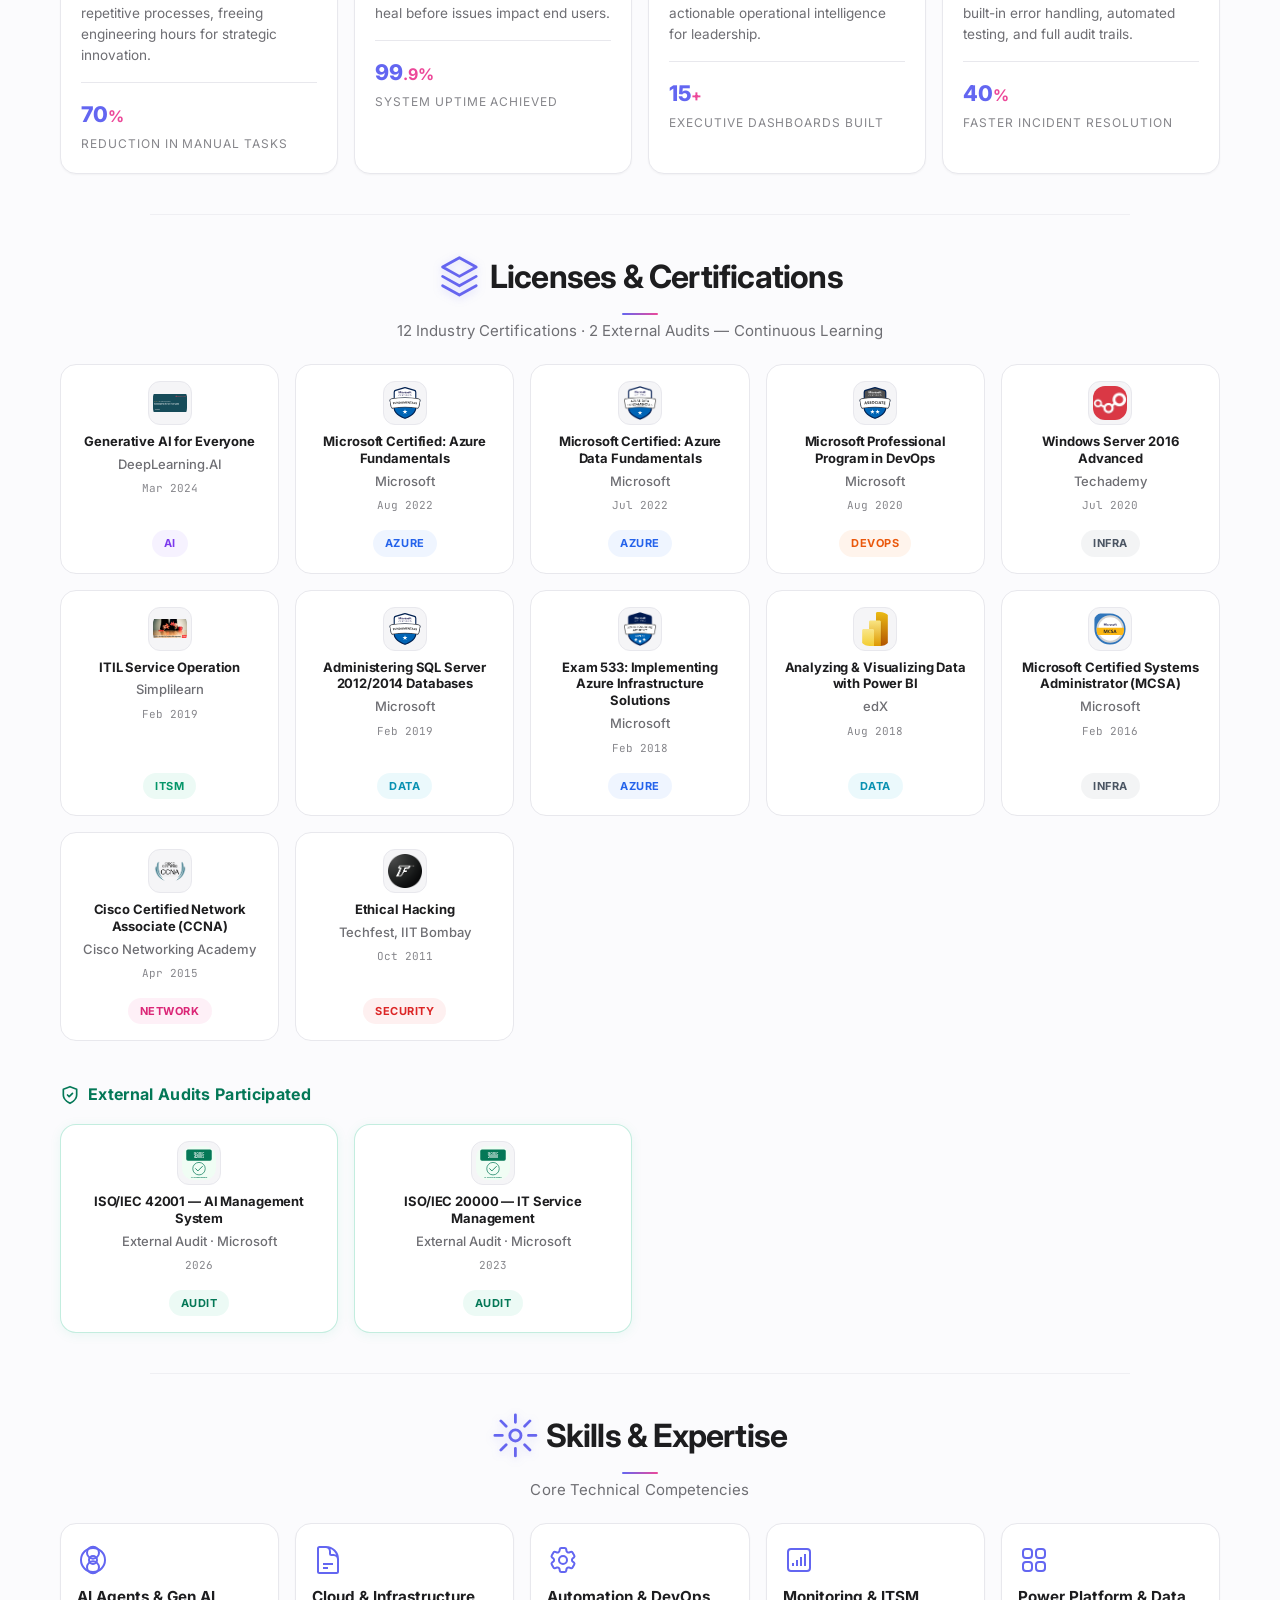
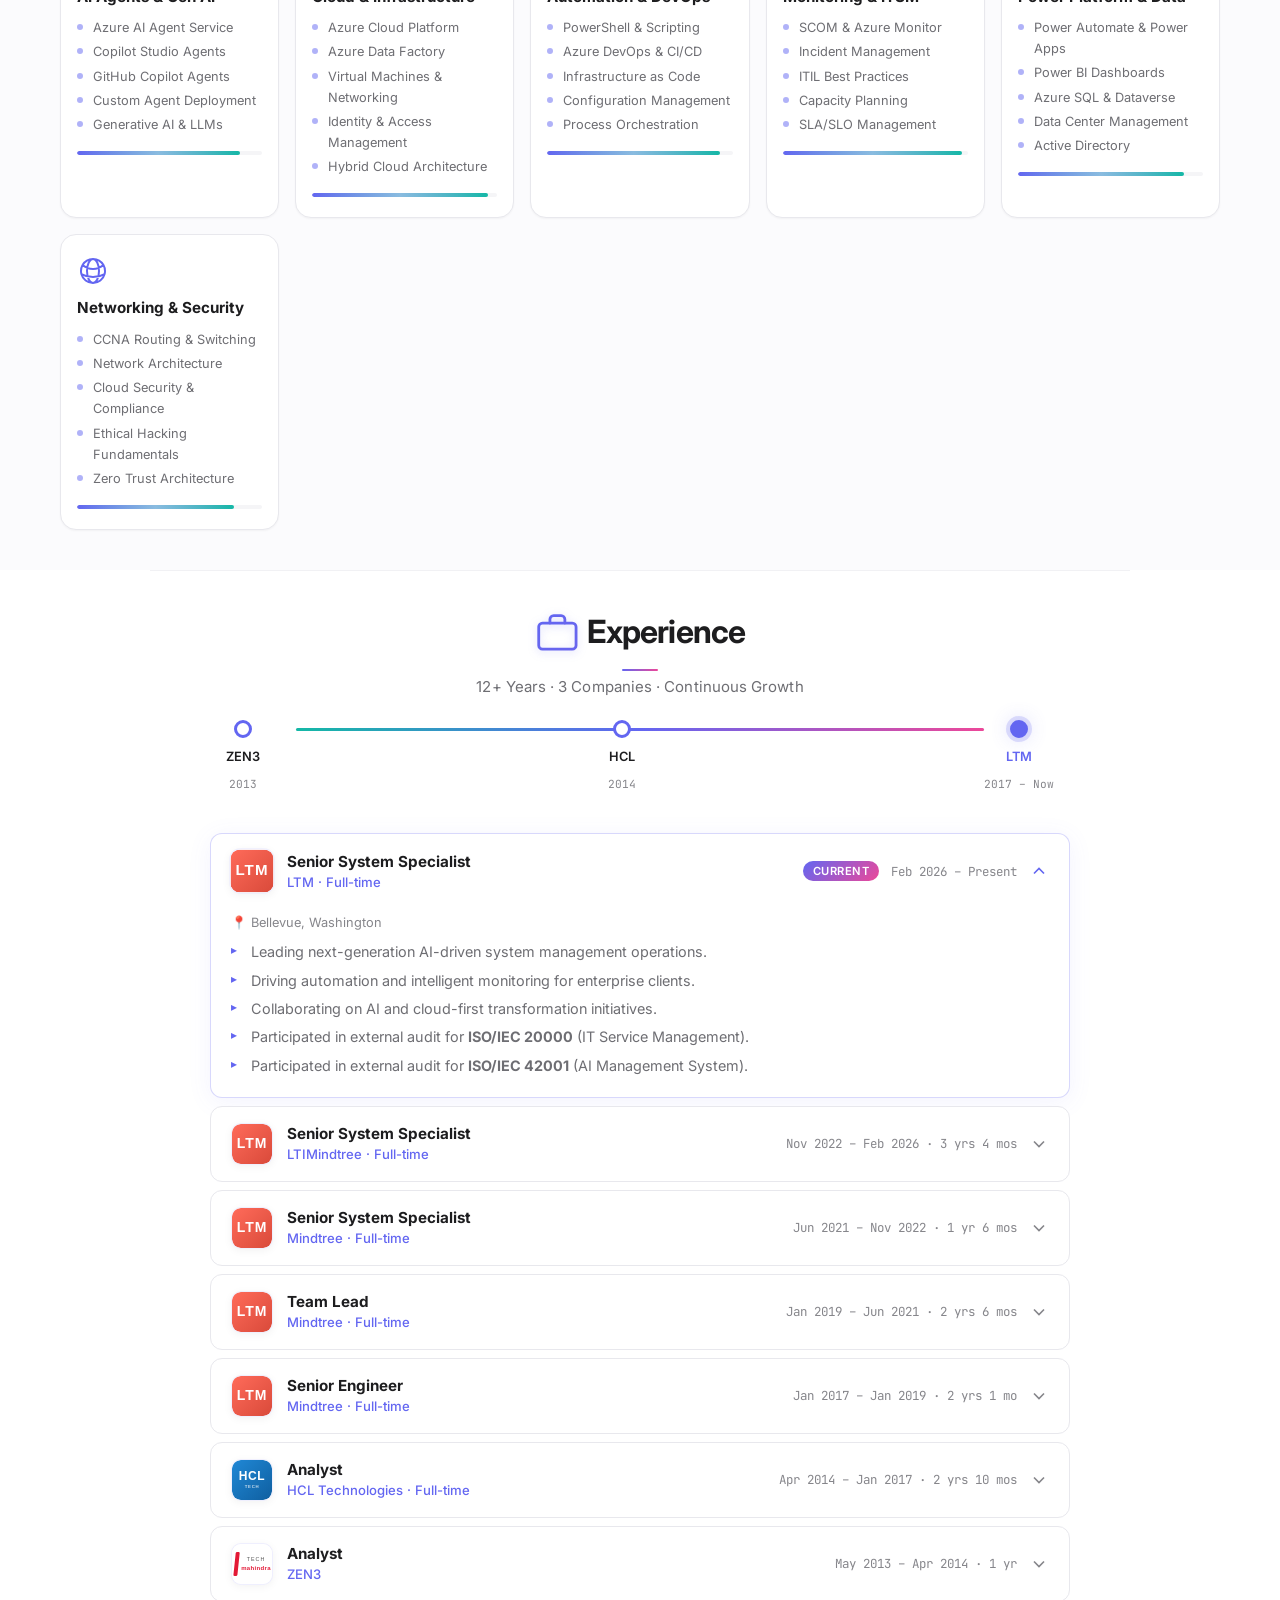
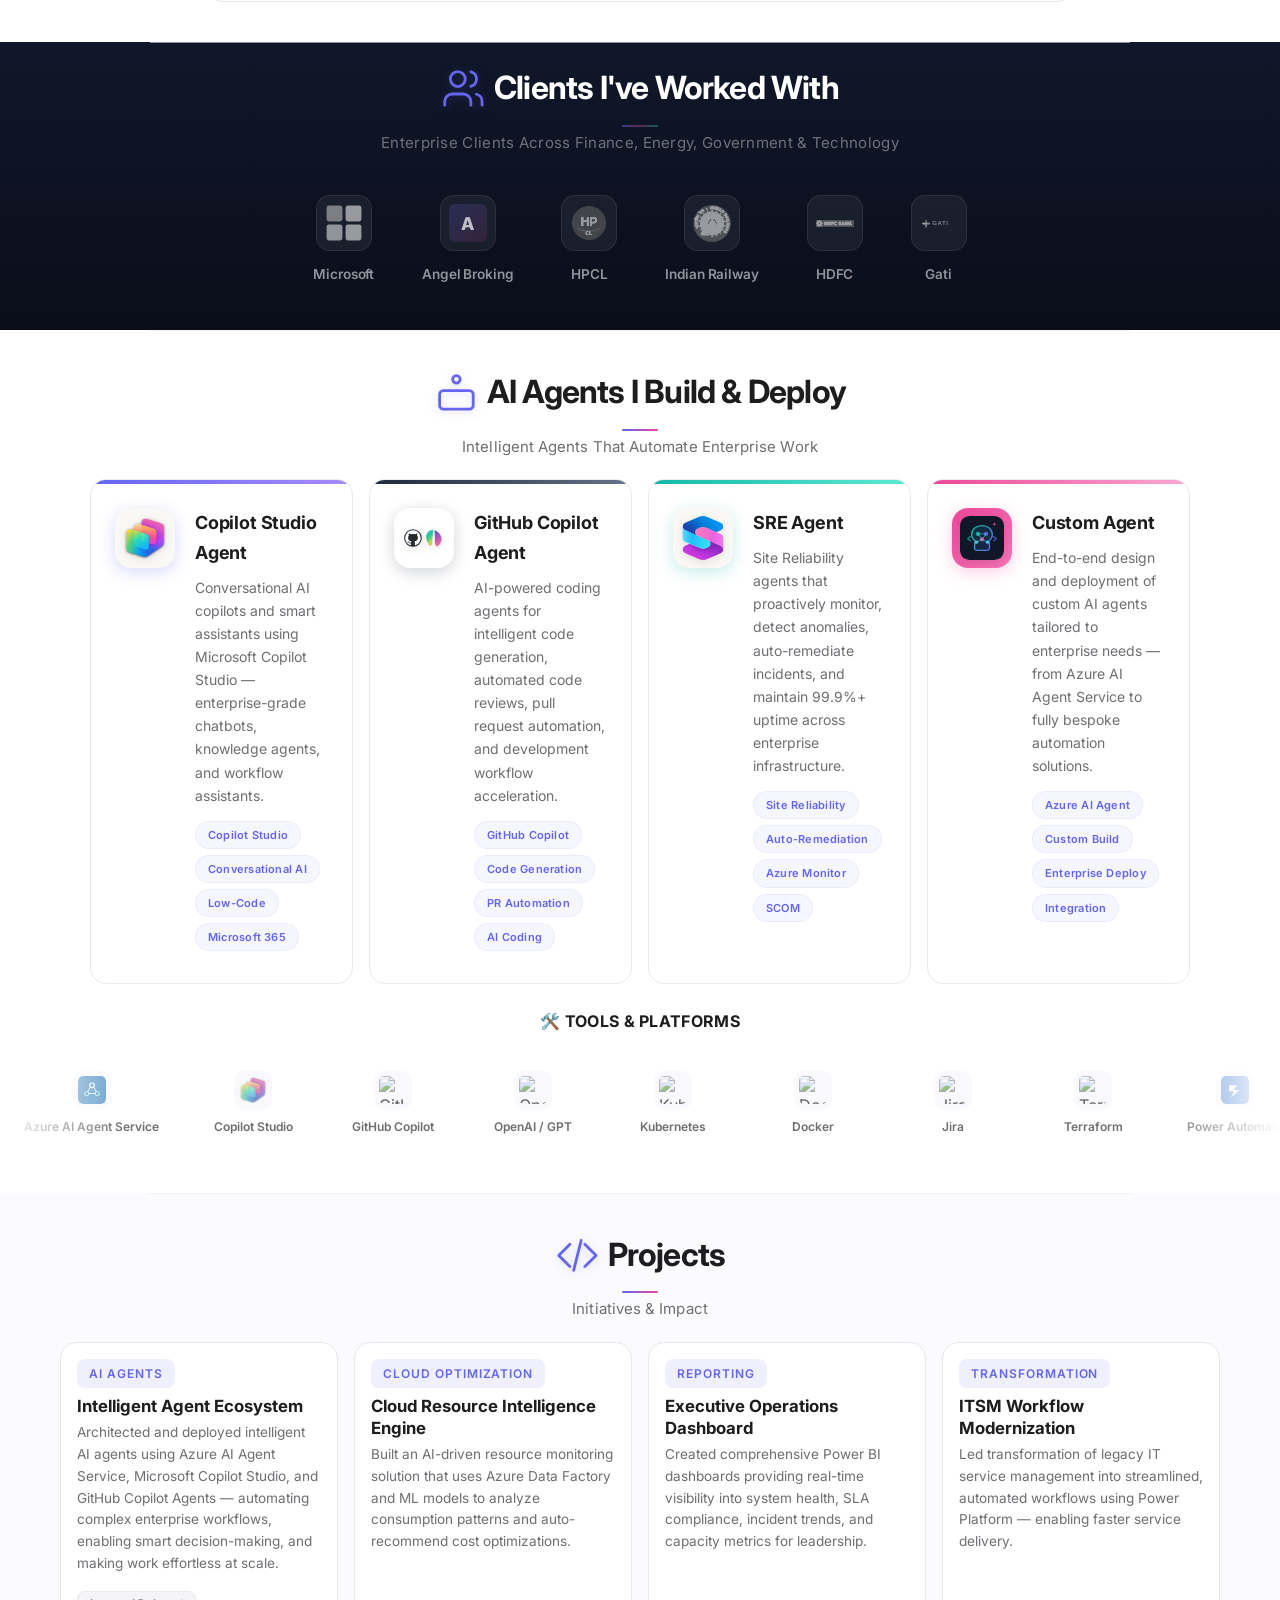
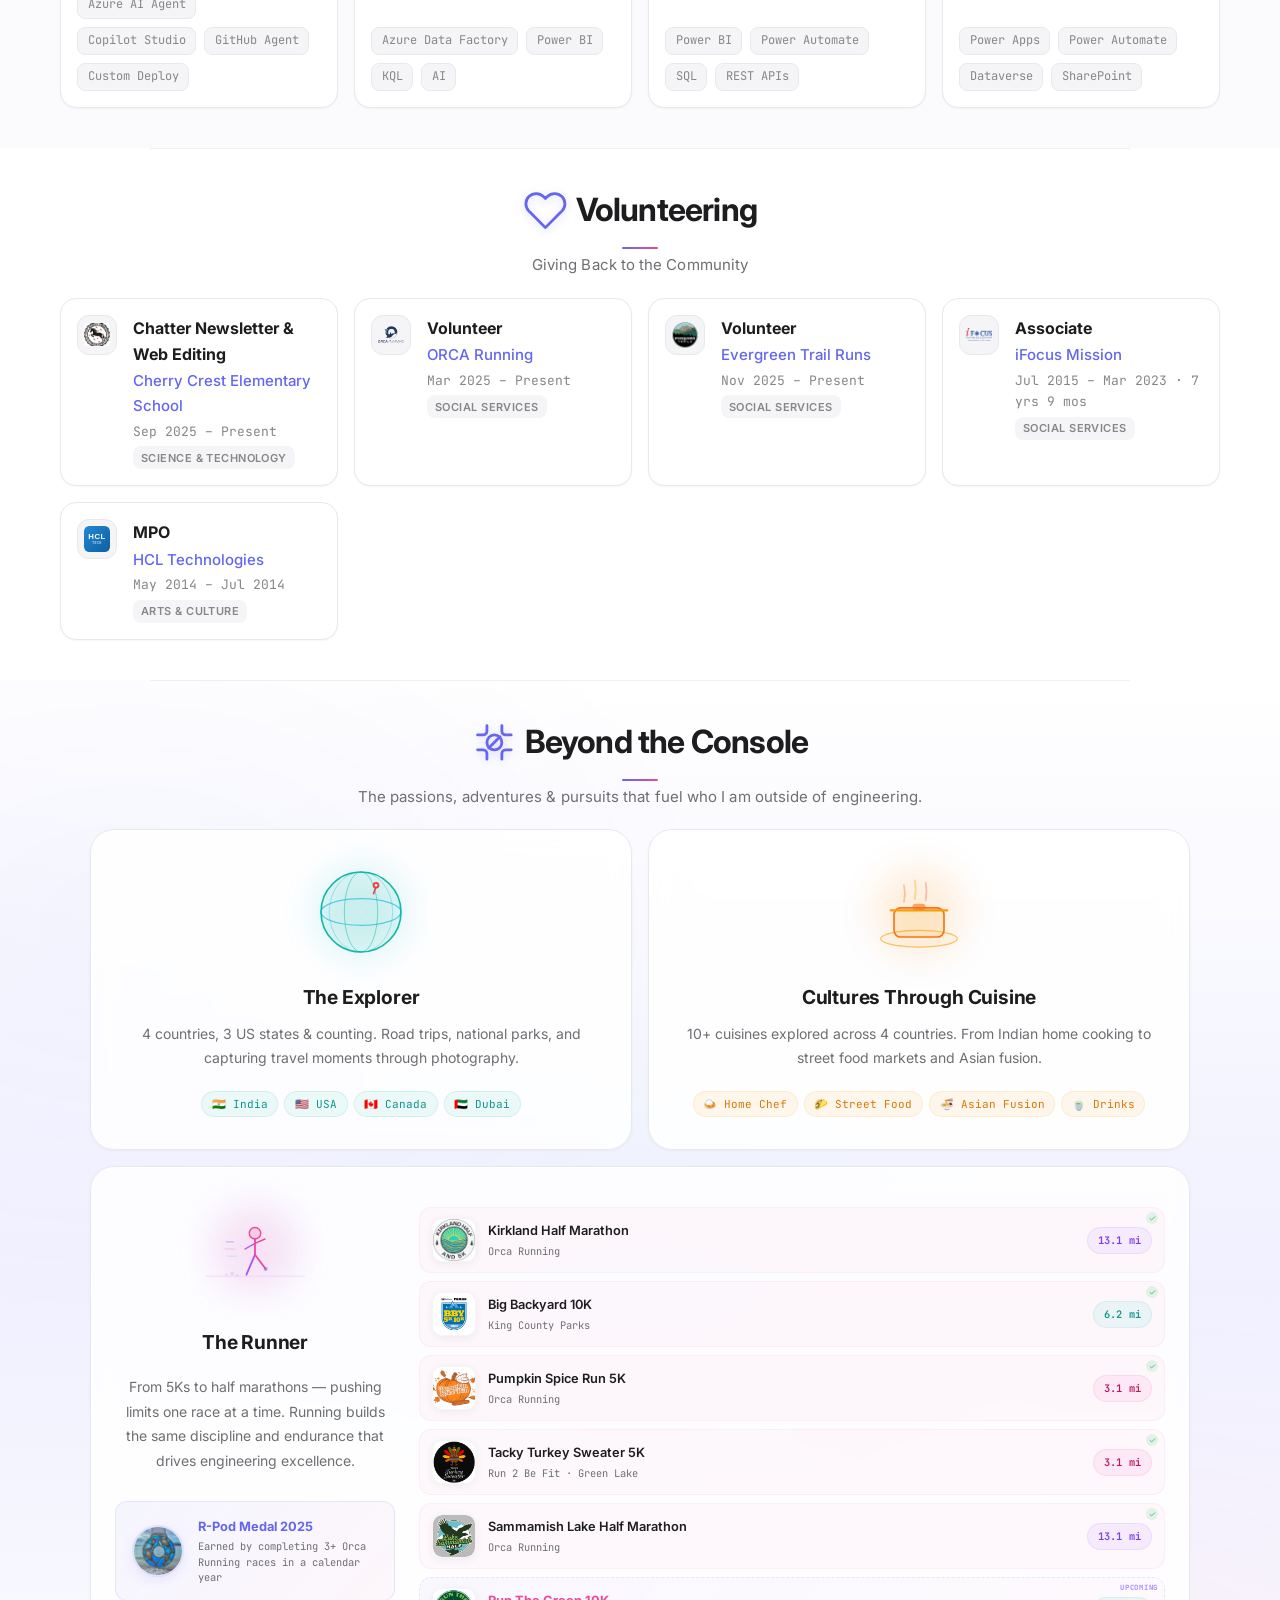
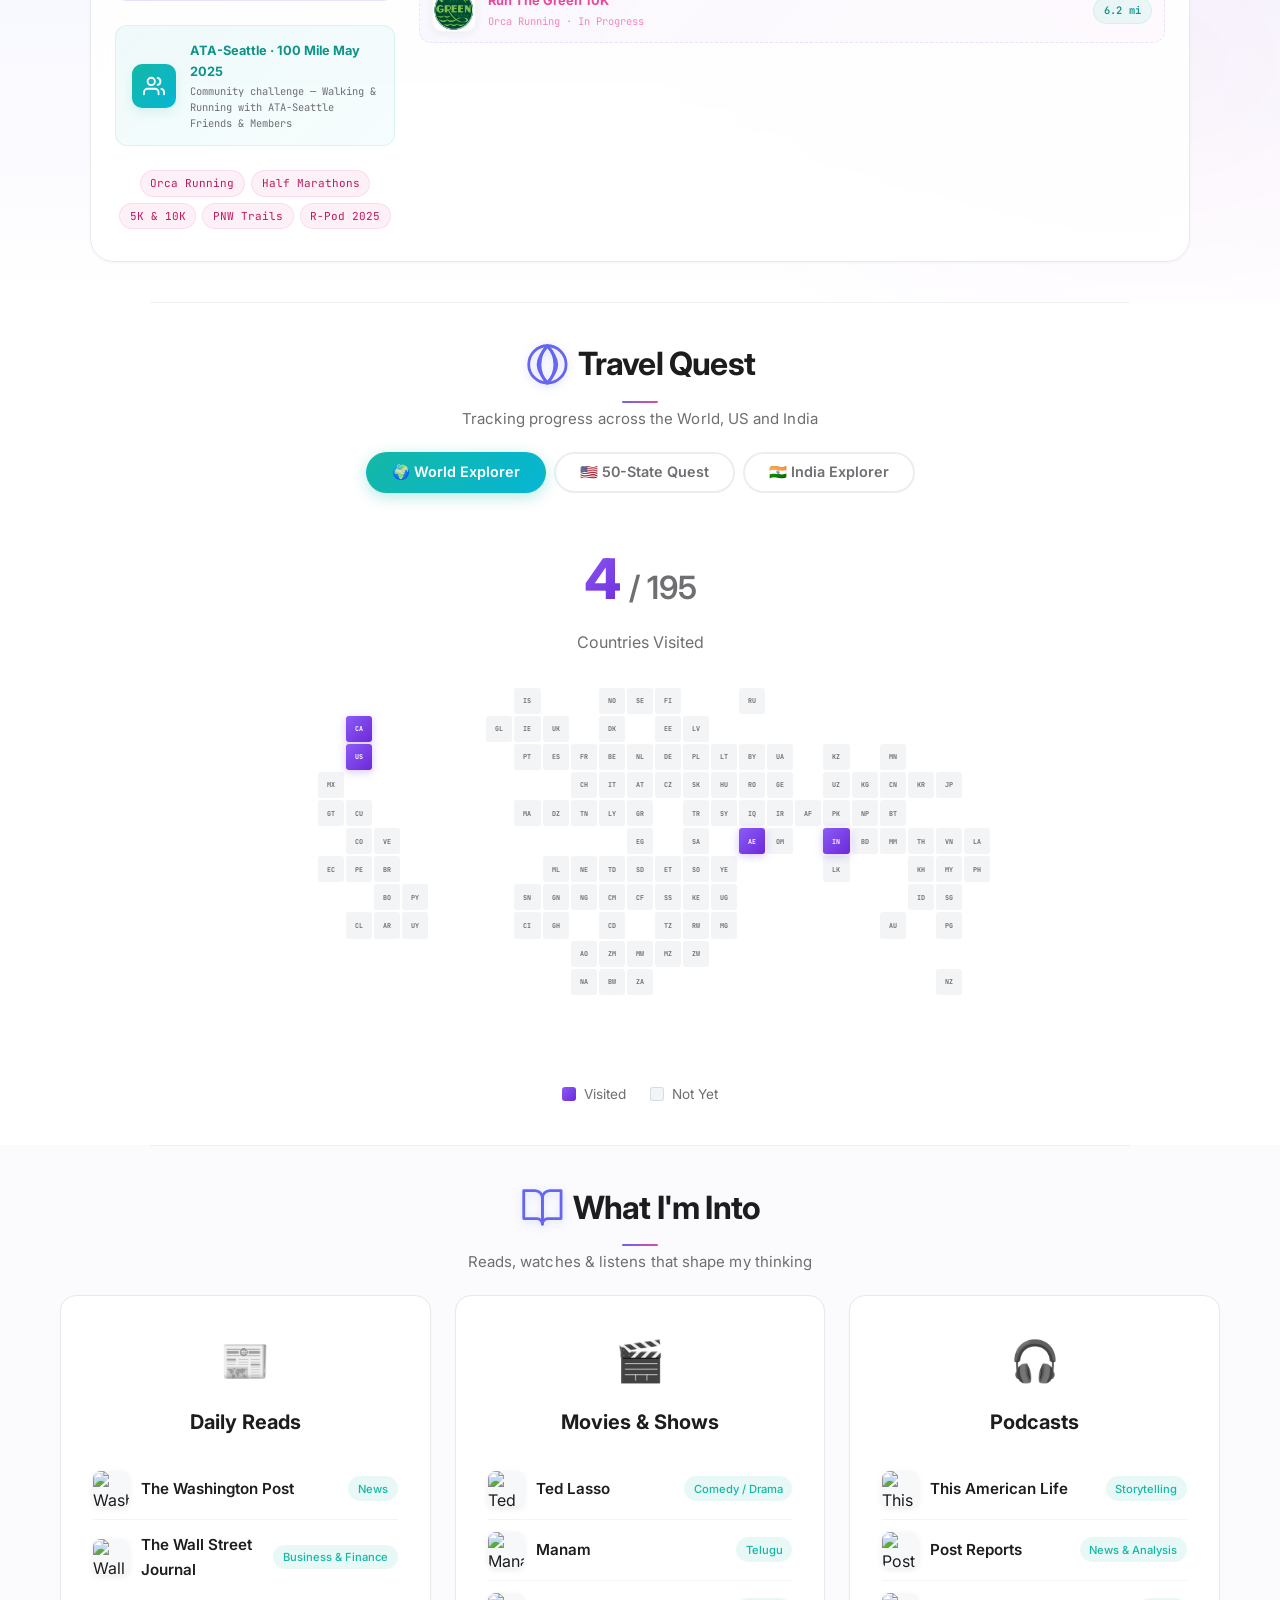
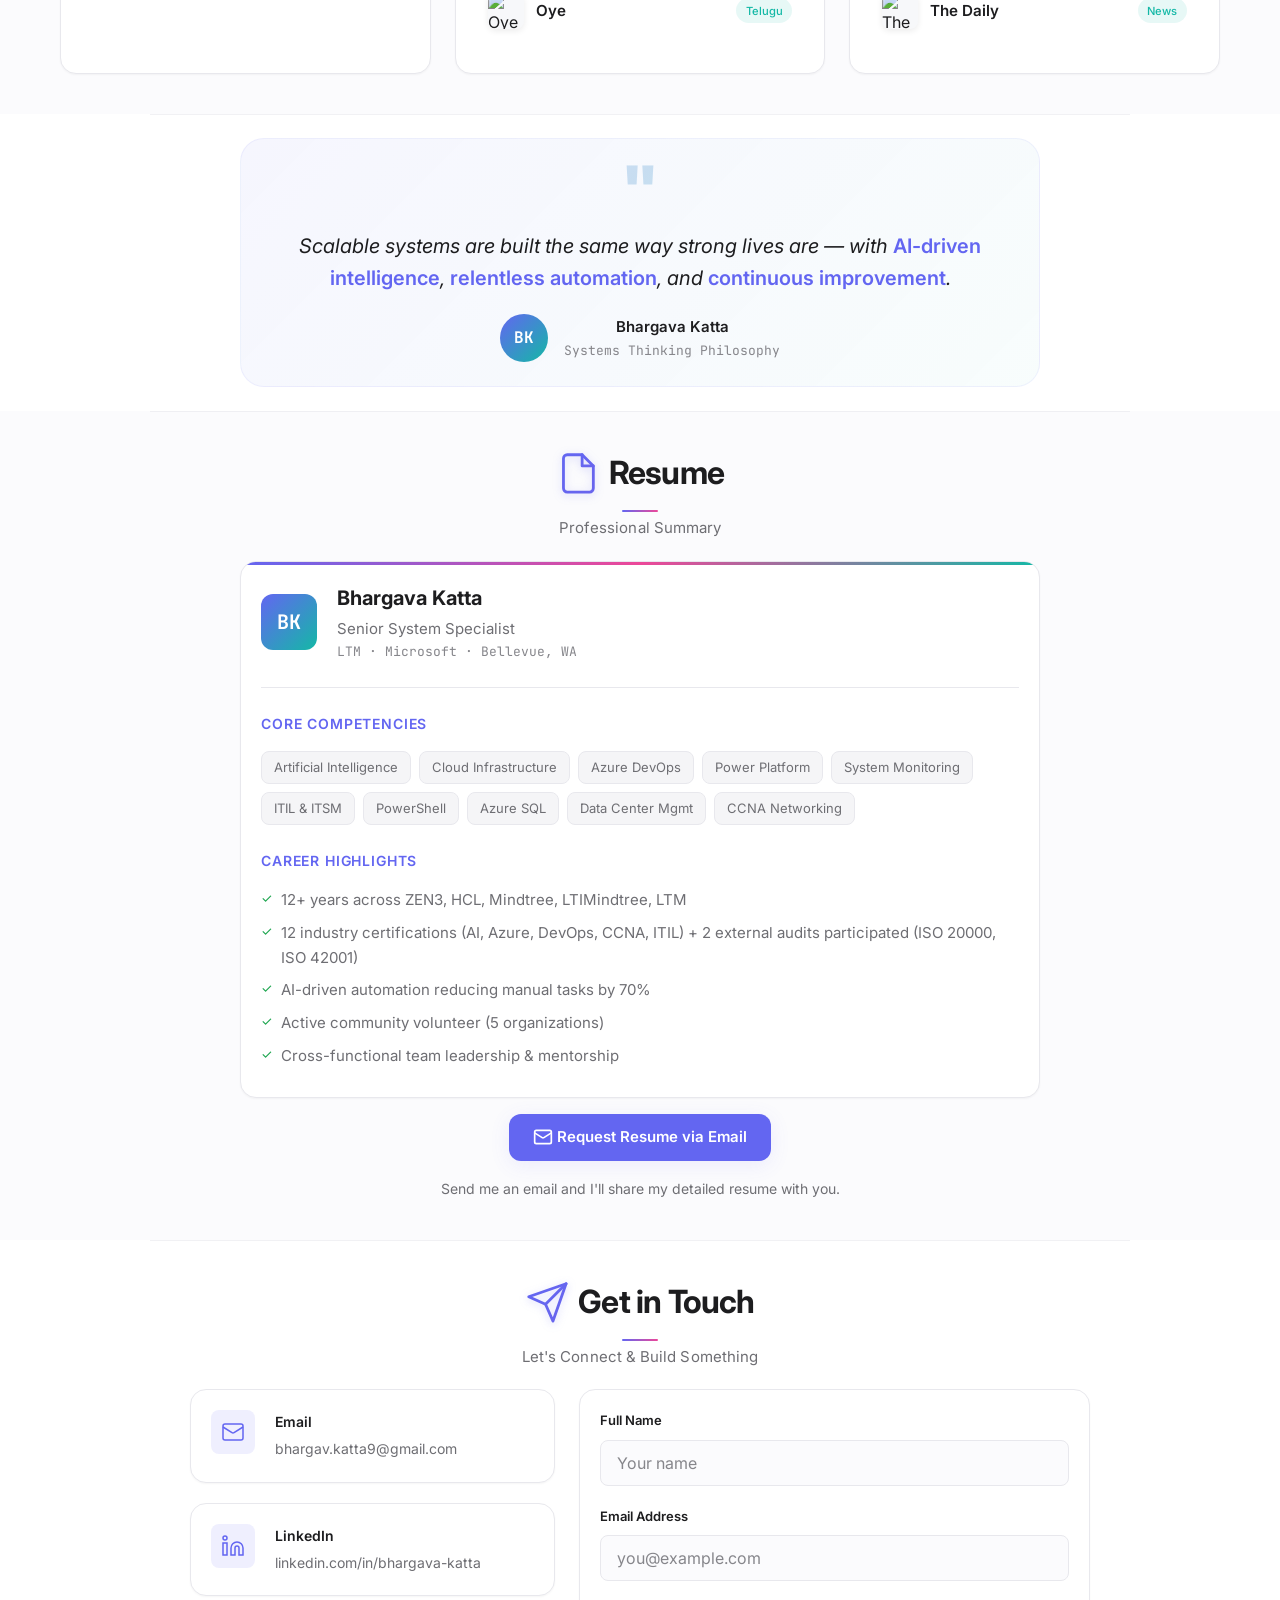
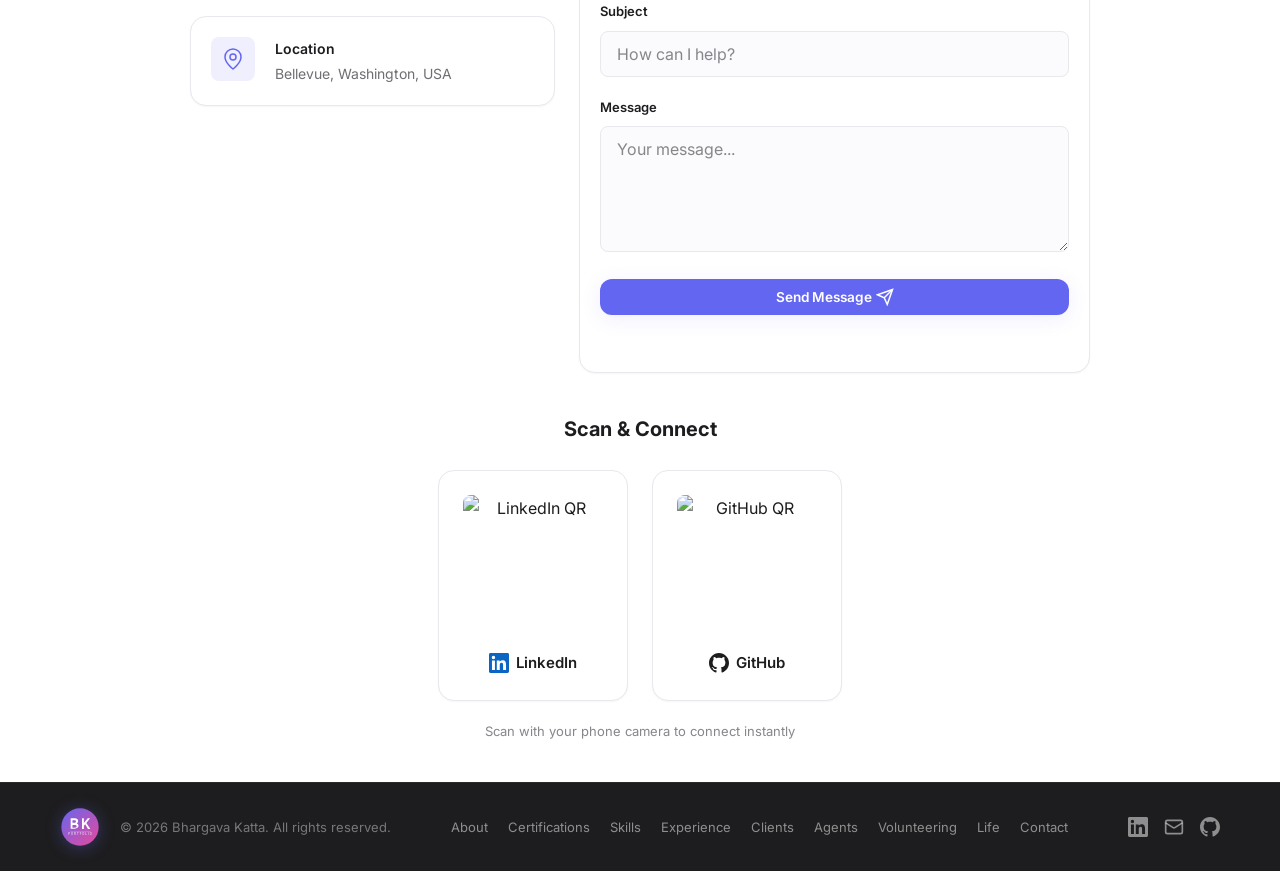
==== commit c3381680: "Add BAI inline search assistant with rotating placeholders and sparkle icons" ====
--- a/index.html
+++ b/index.html
@@ -155,6 +155,42 @@
             </div>
           </div>
         </div>
+
+        <!-- ── BAI — Quick Search Assistant ── -->
+        <div class="bai animate-on-scroll">
+          <div class="bai__container">
+            <div class="bai__label">
+              <span class="bai__logo">
+                <svg class="bai__logo-icon" width="16" height="16" viewBox="0 0 24 24" fill="none" stroke="currentColor" stroke-width="2" stroke-linecap="round" stroke-linejoin="round"><path d="M12 2l2.09 6.26L20 10l-5.91 1.74L12 18l-2.09-6.26L4 10l5.91-1.74L12 2z"/><path d="M5 3l1 3.13L9 7.5 6 8.63 5 12l-1-3.37L1 7.5l3-1.37L5 3z" opacity=".6"/><path d="M19 13l1 3.13L23 17.5l-3 1.37L19 22l-1-3.13L15 17.5l3-1.37L19 13z" opacity=".6"/></svg>
+                BAI
+              </span>
+              <span class="bai__tagline">Ask anything about Bhargava</span>
+            </div>
+            <div class="bai__search-wrap">
+              <div class="bai__input-group">
+                <svg class="bai__search-icon" width="18" height="18" viewBox="0 0 24 24" fill="none" stroke="url(#bai-grad)" stroke-width="2" stroke-linecap="round" stroke-linejoin="round"><defs><linearGradient id="bai-grad" x1="0" y1="0" x2="24" y2="24"><stop offset="0%" stop-color="#6366f1"/><stop offset="50%" stop-color="#a855f7"/><stop offset="100%" stop-color="#ec4899"/></linearGradient></defs><path d="M12 2l2.09 6.26L20 10l-5.91 1.74L12 18l-2.09-6.26L4 10l5.91-1.74L12 2z"/></svg>
+                <input type="text" id="baiInput" class="bai__input" placeholder="" autocomplete="off" />
+                <button type="button" id="baiSubmit" class="bai__submit" aria-label="Search">
+                  <svg width="16" height="16" viewBox="0 0 24 24" fill="none" stroke="currentColor" stroke-width="2" stroke-linecap="round" stroke-linejoin="round"><path d="M22 2L11 13"/><path d="M22 2L15 22 11 13 2 9 22 2z"/></svg>
+                </button>
+              </div>
+              <div class="bai__suggestions" id="baiSuggestions">
+                <button class="bai__chip" data-query="Who is Bhargava?">👤 About</button>
+                <button class="bai__chip" data-query="What is his experience?">💼 Experience</button>
+                <button class="bai__chip" data-query="What are his skills?">🛠️ Skills</button>
+                <button class="bai__chip" data-query="What certifications does he have?">🏅 Certifications</button>
+                <button class="bai__chip" data-query="What AI agents does he build?">🤖 AI Agents</button>
+                <button class="bai__chip" data-query="What races has he run?">🏃 Running</button>
+                <button class="bai__chip" data-query="How can I contact him?">📧 Contact</button>
+              </div>
+            </div>
+            <div class="bai__answer-area" id="baiAnswer" hidden>
+              <button class="bai__close" id="baiClose" aria-label="Close answer">&times;</button>
+              <div class="bai__answer-content" id="baiAnswerContent"></div>
+            </div>
+          </div>
+        </div>
+
       </div>
 
     </section>
@@ -1803,7 +1839,7 @@
     <svg width="20" height="20" viewBox="0 0 24 24" fill="none" stroke="currentColor" stroke-width="2.5"><polyline points="18 15 12 9 6 15"/></svg>
   </button>
 
+  <script src="kai-chat.js"></script>
   <script src="script.js"></script>
-  <script src="kai-chat.js"></script>
 </body>
 </html>
--- a/styles.css
+++ b/styles.css
@@ -990,6 +990,273 @@
 }
 
 /* ═══════════════════════════════════════════════════════════
+   BAI — Quick Search Assistant (Hero inline)
+   ═══════════════════════════════════════════════════════════ */
+.bai {
+  margin-top: var(--space-2xl);
+  width: 100%;
+  display: flex;
+  justify-content: center;
+}
+
+.bai__container {
+  width: 100%;
+  max-width: 620px;
+  display: flex;
+  flex-direction: column;
+  align-items: center;
+  gap: 14px;
+}
+
+.bai__label {
+  display: flex;
+  align-items: center;
+  gap: 10px;
+}
+
+.bai__logo {
+  display: inline-flex;
+  align-items: center;
+  justify-content: center;
+  gap: 5px;
+  font-family: var(--ff-mono);
+  font-weight: 800;
+  font-size: 0.75rem;
+  letter-spacing: 0.15em;
+  color: #fff;
+  background: linear-gradient(135deg, #6366f1 0%, #a855f7 50%, #ec4899 100%);
+  padding: 5px 14px;
+  border-radius: 20px;
+  box-shadow: 0 2px 12px rgba(99, 102, 241, 0.35), 0 0 20px rgba(168, 85, 247, 0.15);
+  animation: baiLogoPulse 3s ease-in-out infinite;
+}
+
+.bai__logo-icon {
+  flex-shrink: 0;
+  filter: drop-shadow(0 0 3px rgba(255,255,255,0.4));
+  animation: baiSparkle 2s ease-in-out infinite;
+}
+
+@keyframes baiLogoPulse {
+  0%, 100% { box-shadow: 0 2px 12px rgba(99, 102, 241, 0.35), 0 0 20px rgba(168, 85, 247, 0.15); }
+  50% { box-shadow: 0 2px 18px rgba(99, 102, 241, 0.5), 0 0 30px rgba(168, 85, 247, 0.25); }
+}
+
+@keyframes baiSparkle {
+  0%, 100% { transform: scale(1) rotate(0deg); opacity: 1; }
+  50% { transform: scale(1.15) rotate(8deg); opacity: 0.85; }
+}
+
+.bai__tagline {
+  font-size: 0.8rem;
+  color: rgba(255, 255, 255, 0.5);
+  letter-spacing: 0.02em;
+}
+
+.bai__search-wrap {
+  width: 100%;
+  display: flex;
+  flex-direction: column;
+  gap: 10px;
+}
+
+.bai__input-group {
+  display: flex;
+  align-items: center;
+  background: rgba(255, 255, 255, 0.05);
+  backdrop-filter: blur(12px);
+  -webkit-backdrop-filter: blur(12px);
+  border: 1px solid rgba(255, 255, 255, 0.1);
+  border-radius: 16px;
+  padding: 5px 6px 5px 16px;
+  transition: border-color 0.3s ease, box-shadow 0.3s ease, background 0.3s ease;
+}
+
+.bai__input-group:focus-within {
+  border-color: rgba(99, 102, 241, 0.5);
+  background: rgba(255, 255, 255, 0.08);
+  box-shadow: 0 0 0 3px rgba(99, 102, 241, 0.12), 0 4px 20px rgba(99, 102, 241, 0.1);
+}
+
+.bai__search-icon {
+  flex-shrink: 0;
+  margin-right: 10px;
+  animation: baiSearchGlow 2.5s ease-in-out infinite;
+  filter: drop-shadow(0 0 4px rgba(99, 102, 241, 0.3));
+}
+
+@keyframes baiSearchGlow {
+  0%, 100% { filter: drop-shadow(0 0 4px rgba(99, 102, 241, 0.3)); transform: scale(1); }
+  50% { filter: drop-shadow(0 0 8px rgba(168, 85, 247, 0.5)); transform: scale(1.05); }
+}
+
+.bai__input {
+  flex: 1;
+  background: none;
+  border: none;
+  outline: none;
+  color: #fff;
+  font-family: var(--ff-sans);
+  font-size: 0.875rem;
+  padding: 10px 0;
+}
+
+.bai__input::placeholder {
+  color: rgba(255, 255, 255, 0.3);
+  transition: opacity 0.3s ease;
+}
+
+.bai__submit {
+  flex-shrink: 0;
+  width: 40px;
+  height: 40px;
+  border-radius: 12px;
+  border: none;
+  background: linear-gradient(135deg, #6366f1 0%, #a855f7 50%, #ec4899 100%);
+  color: #fff;
+  display: flex;
+  align-items: center;
+  justify-content: center;
+  cursor: pointer;
+  transition: transform 0.2s ease, box-shadow 0.2s ease;
+  box-shadow: 0 2px 10px rgba(99, 102, 241, 0.3);
+}
+
+.bai__submit:hover {
+  transform: scale(1.08);
+  box-shadow: 0 4px 18px rgba(99, 102, 241, 0.45);
+}
+
+.bai__submit:active {
+  transform: scale(0.95);
+}
+
+.bai__suggestions {
+  display: flex;
+  flex-wrap: wrap;
+  justify-content: center;
+  gap: 8px;
+}
+
+.bai__chip {
+  font-family: var(--ff-sans);
+  font-size: 0.72rem;
+  font-weight: 500;
+  color: rgba(255, 255, 255, 0.7);
+  background: rgba(255, 255, 255, 0.06);
+  border: 1px solid rgba(255, 255, 255, 0.1);
+  border-radius: 20px;
+  padding: 5px 14px;
+  cursor: pointer;
+  transition: all 0.25s ease;
+  white-space: nowrap;
+}
+
+.bai__chip:hover {
+  color: #fff;
+  background: rgba(99, 102, 241, 0.2);
+  border-color: rgba(99, 102, 241, 0.4);
+  transform: translateY(-1px);
+}
+
+.bai__answer-area {
+  width: 100%;
+  position: relative;
+  background: rgba(255, 255, 255, 0.05);
+  border: 1px solid rgba(255, 255, 255, 0.1);
+  border-radius: 14px;
+  padding: 20px 24px;
+  animation: baiSlideIn 0.35s var(--ease-out) both;
+}
+
+.bai__answer-area[hidden] {
+  display: none;
+}
+
+.bai__close {
+  position: absolute;
+  top: 10px;
+  right: 14px;
+  background: none;
+  border: none;
+  color: rgba(255, 255, 255, 0.4);
+  font-size: 1.3rem;
+  cursor: pointer;
+  line-height: 1;
+  padding: 2px 6px;
+  border-radius: 6px;
+  transition: color 0.2s ease, background 0.2s ease;
+}
+
+.bai__close:hover {
+  color: #fff;
+  background: rgba(255, 255, 255, 0.1);
+}
+
+.bai__answer-content {
+  color: rgba(255, 255, 255, 0.85);
+  font-size: 0.82rem;
+  line-height: 1.7;
+  max-height: 280px;
+  overflow-y: auto;
+  padding-right: 8px;
+}
+
+.bai__answer-content p {
+  margin: 0 0 8px;
+}
+
+.bai__answer-content p:last-child {
+  margin-bottom: 0;
+}
+
+.bai__answer-content strong {
+  color: #fff;
+}
+
+.bai__answer-content .kai-bullet,
+.bai__answer-content .kai-num {
+  color: var(--clr-primary);
+  font-weight: 600;
+  margin-right: 4px;
+}
+
+.bai__answer-content a {
+  color: var(--clr-primary);
+  text-decoration: underline;
+  text-underline-offset: 2px;
+}
+
+.bai__answer-content a:hover {
+  color: #818cf8;
+}
+
+/* Scrollbar for answer area */
+.bai__answer-content::-webkit-scrollbar {
+  width: 4px;
+}
+.bai__answer-content::-webkit-scrollbar-track {
+  background: transparent;
+}
+.bai__answer-content::-webkit-scrollbar-thumb {
+  background: rgba(255, 255, 255, 0.15);
+  border-radius: 4px;
+}
+
+@keyframes baiSlideIn {
+  from { opacity: 0; transform: translateY(10px); }
+  to   { opacity: 1; transform: translateY(0); }
+}
+
+/* BAI responsive */
+@media (max-width: 640px) {
+  .bai__container { max-width: 100%; }
+  .bai__suggestions { gap: 6px; }
+  .bai__chip { font-size: 0.65rem; padding: 4px 10px; }
+  .bai__answer-content { max-height: 220px; font-size: 0.78rem; }
+}
+
+/* ═══════════════════════════════════════════════════════════
    ABOUT — Light section
    ═══════════════════════════════════════════════════════════ */
 .about__grid {
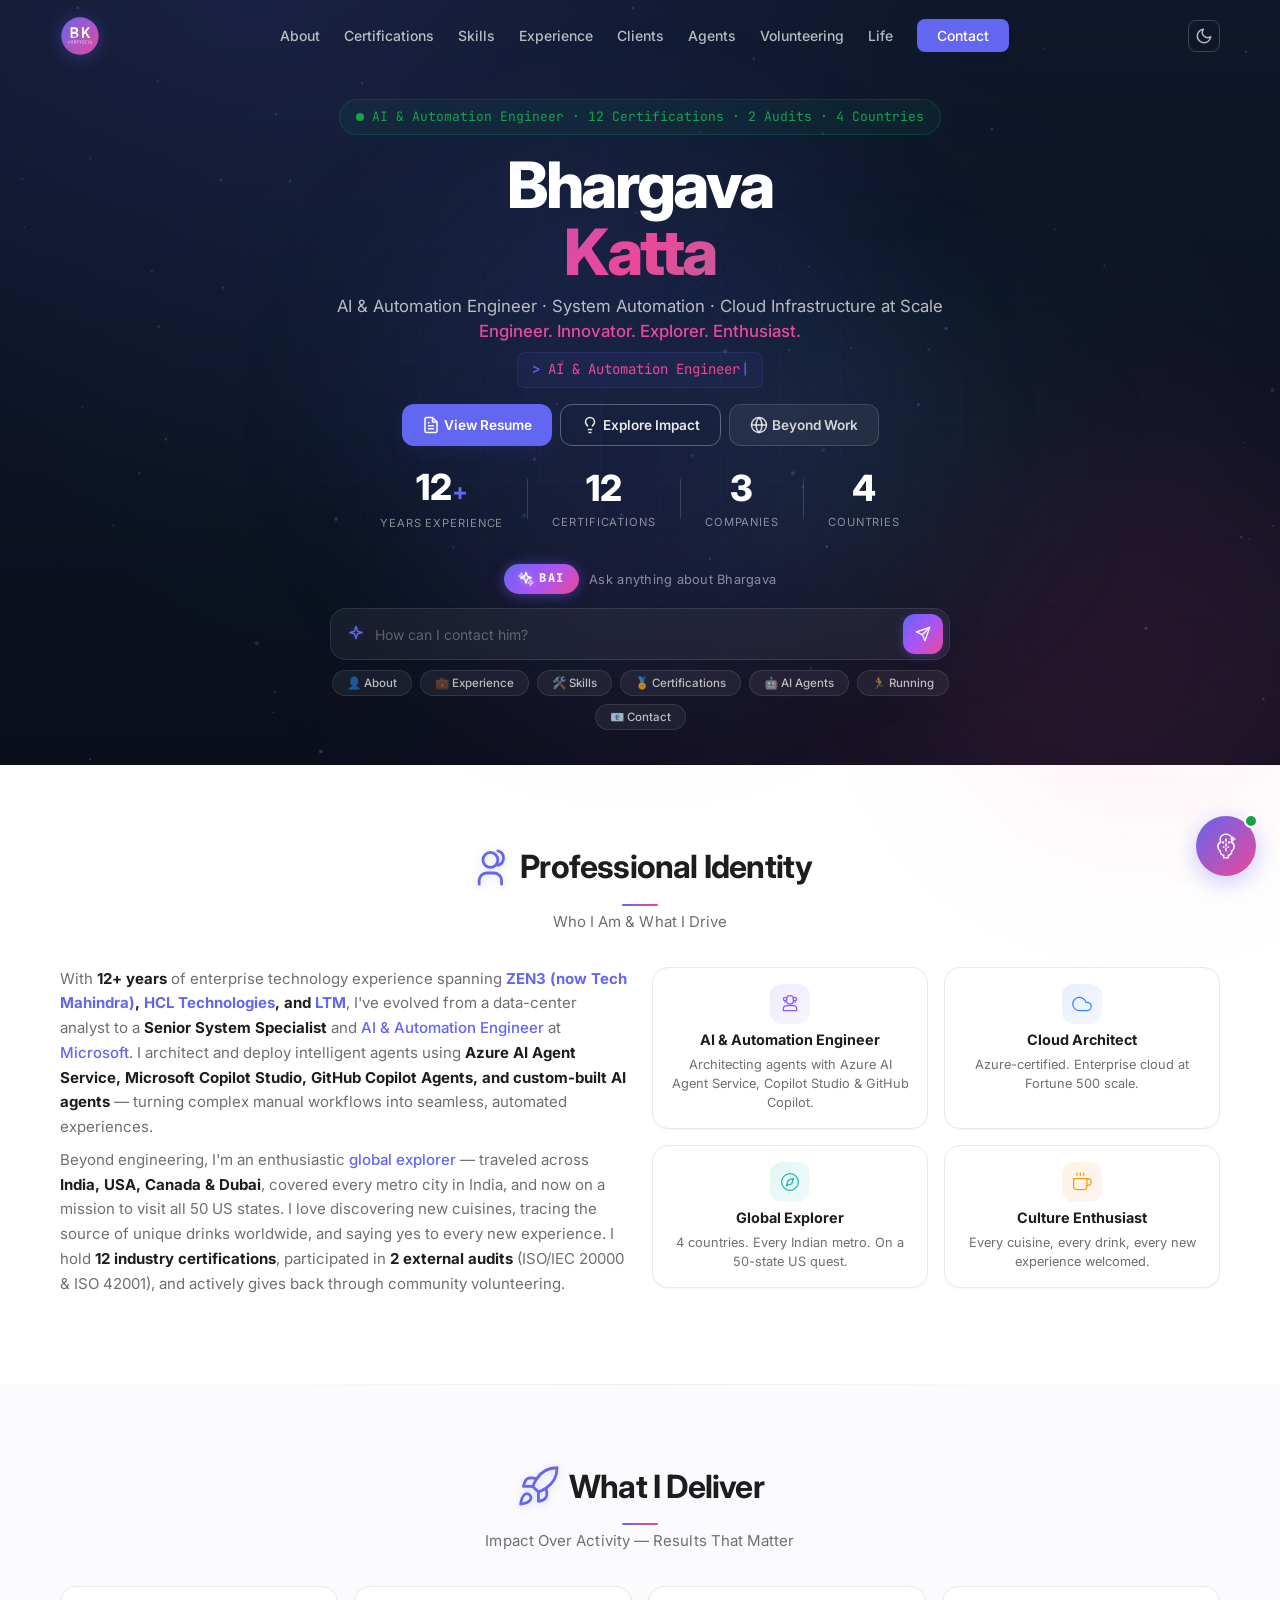
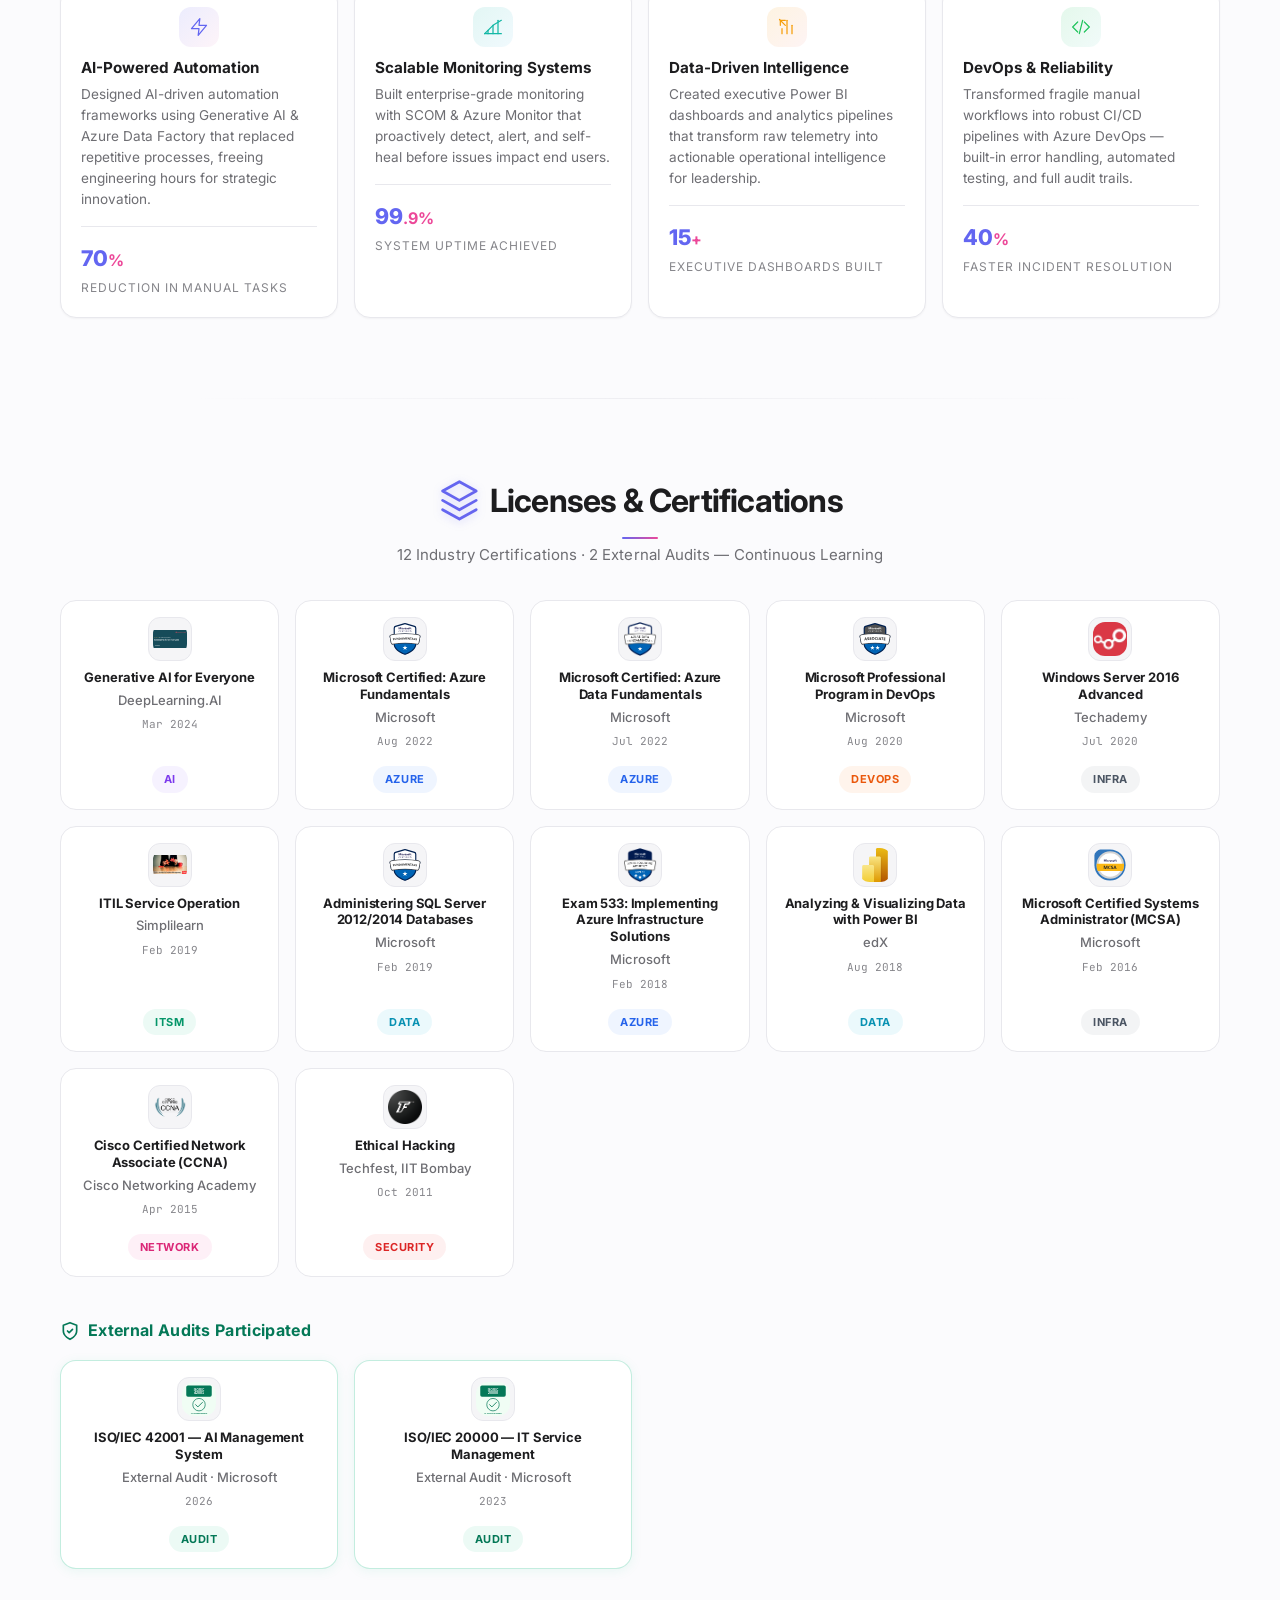
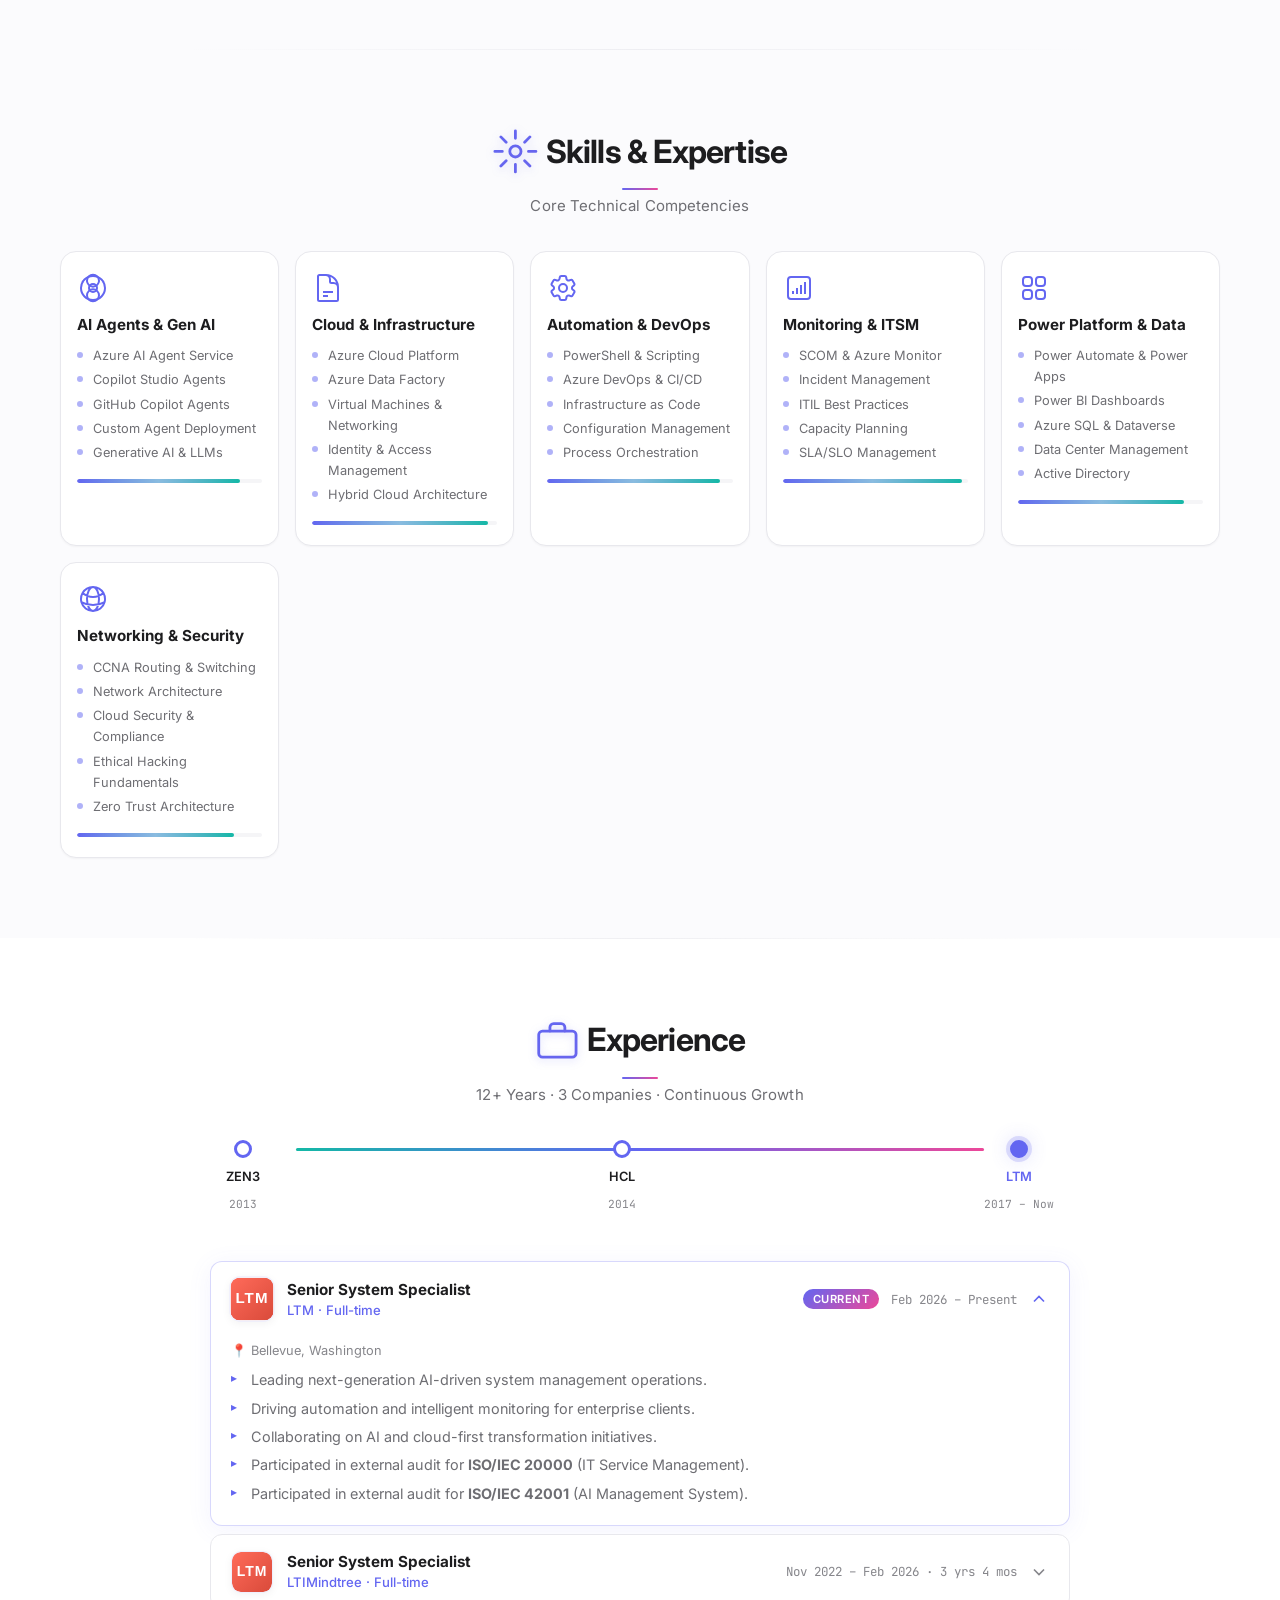
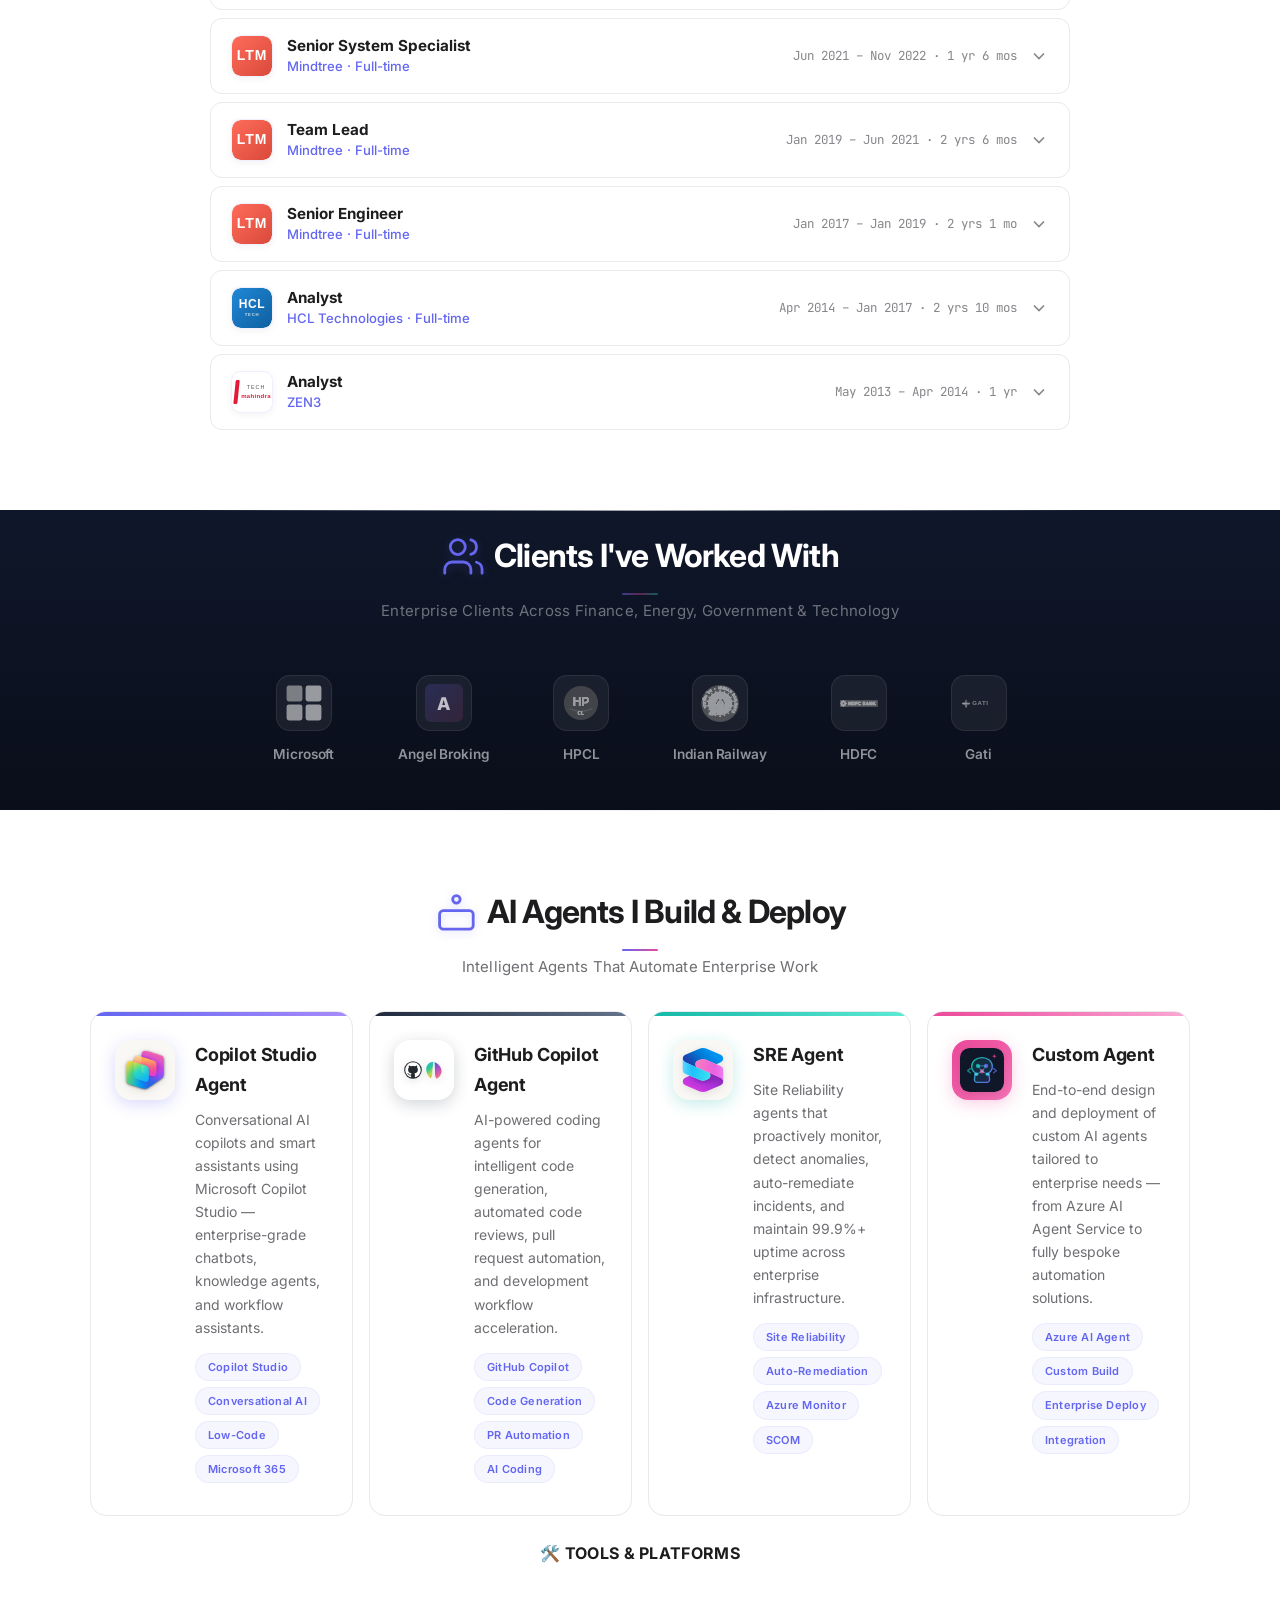
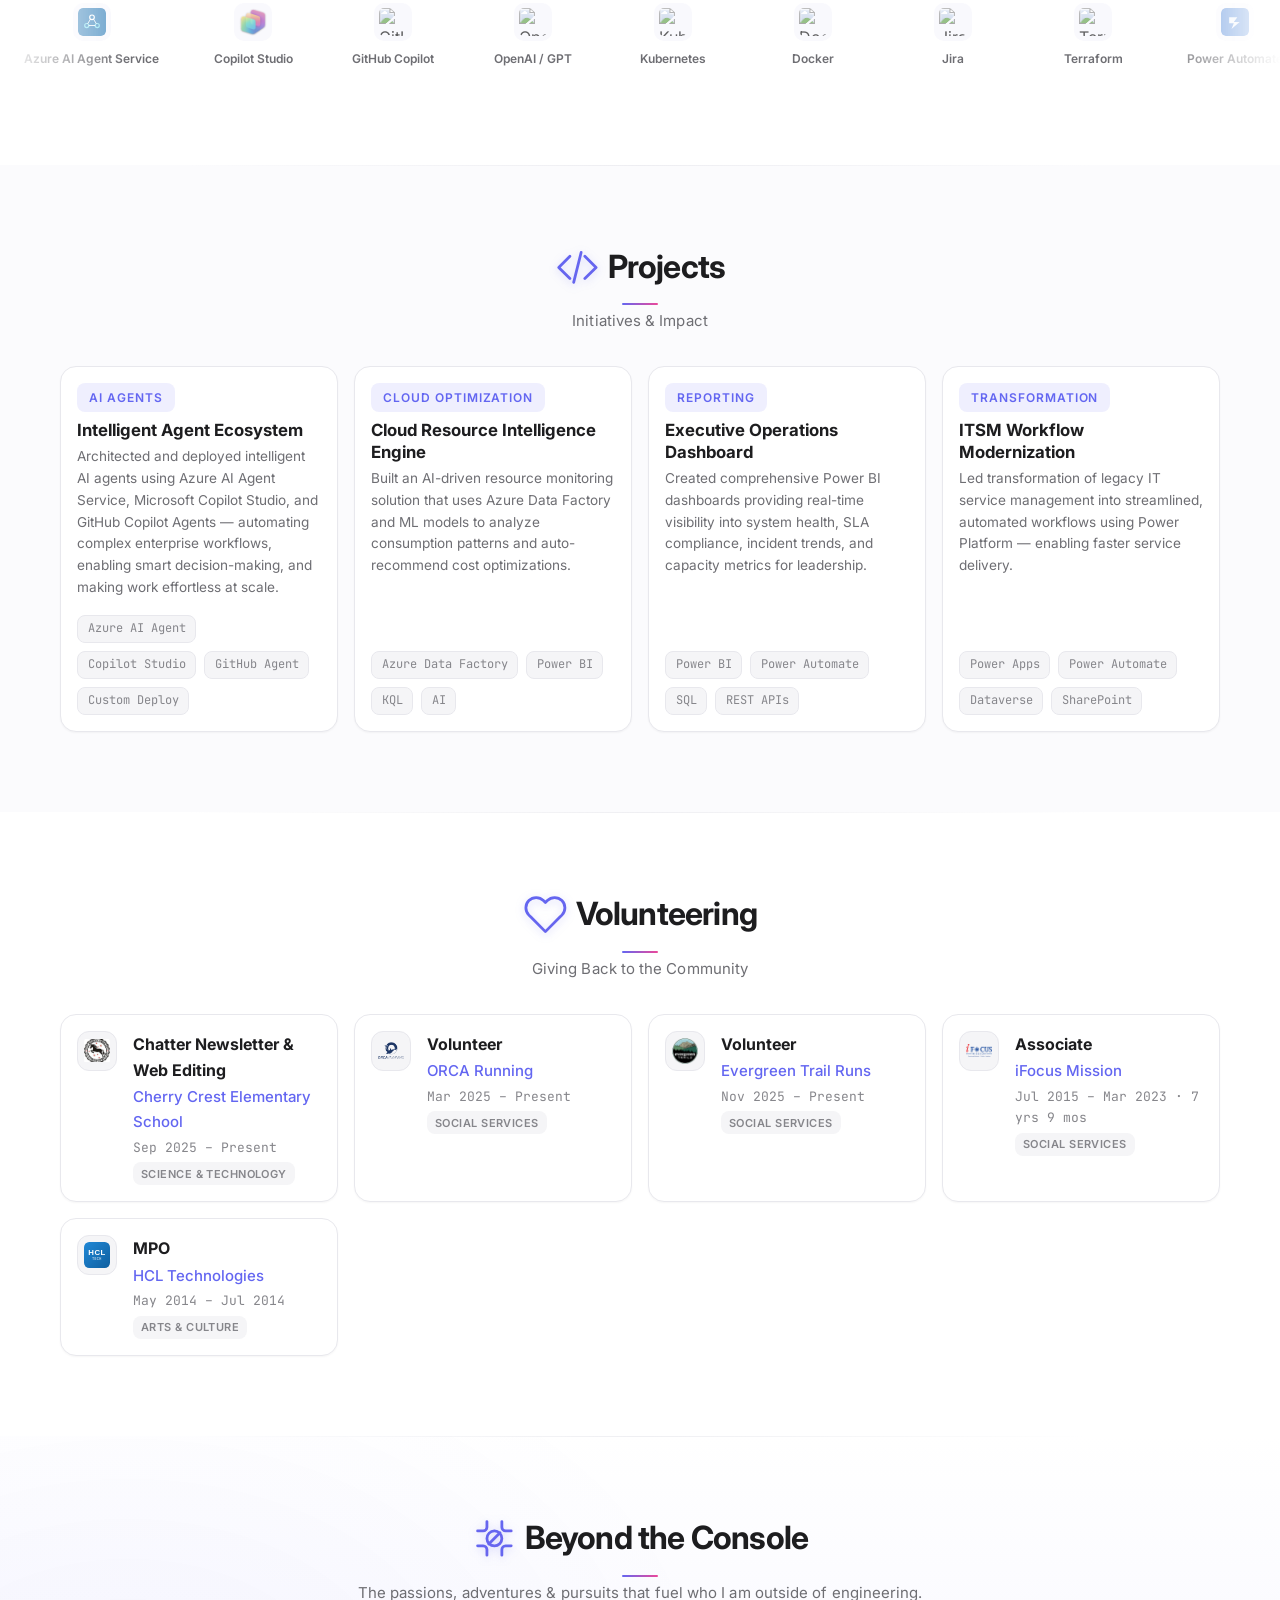
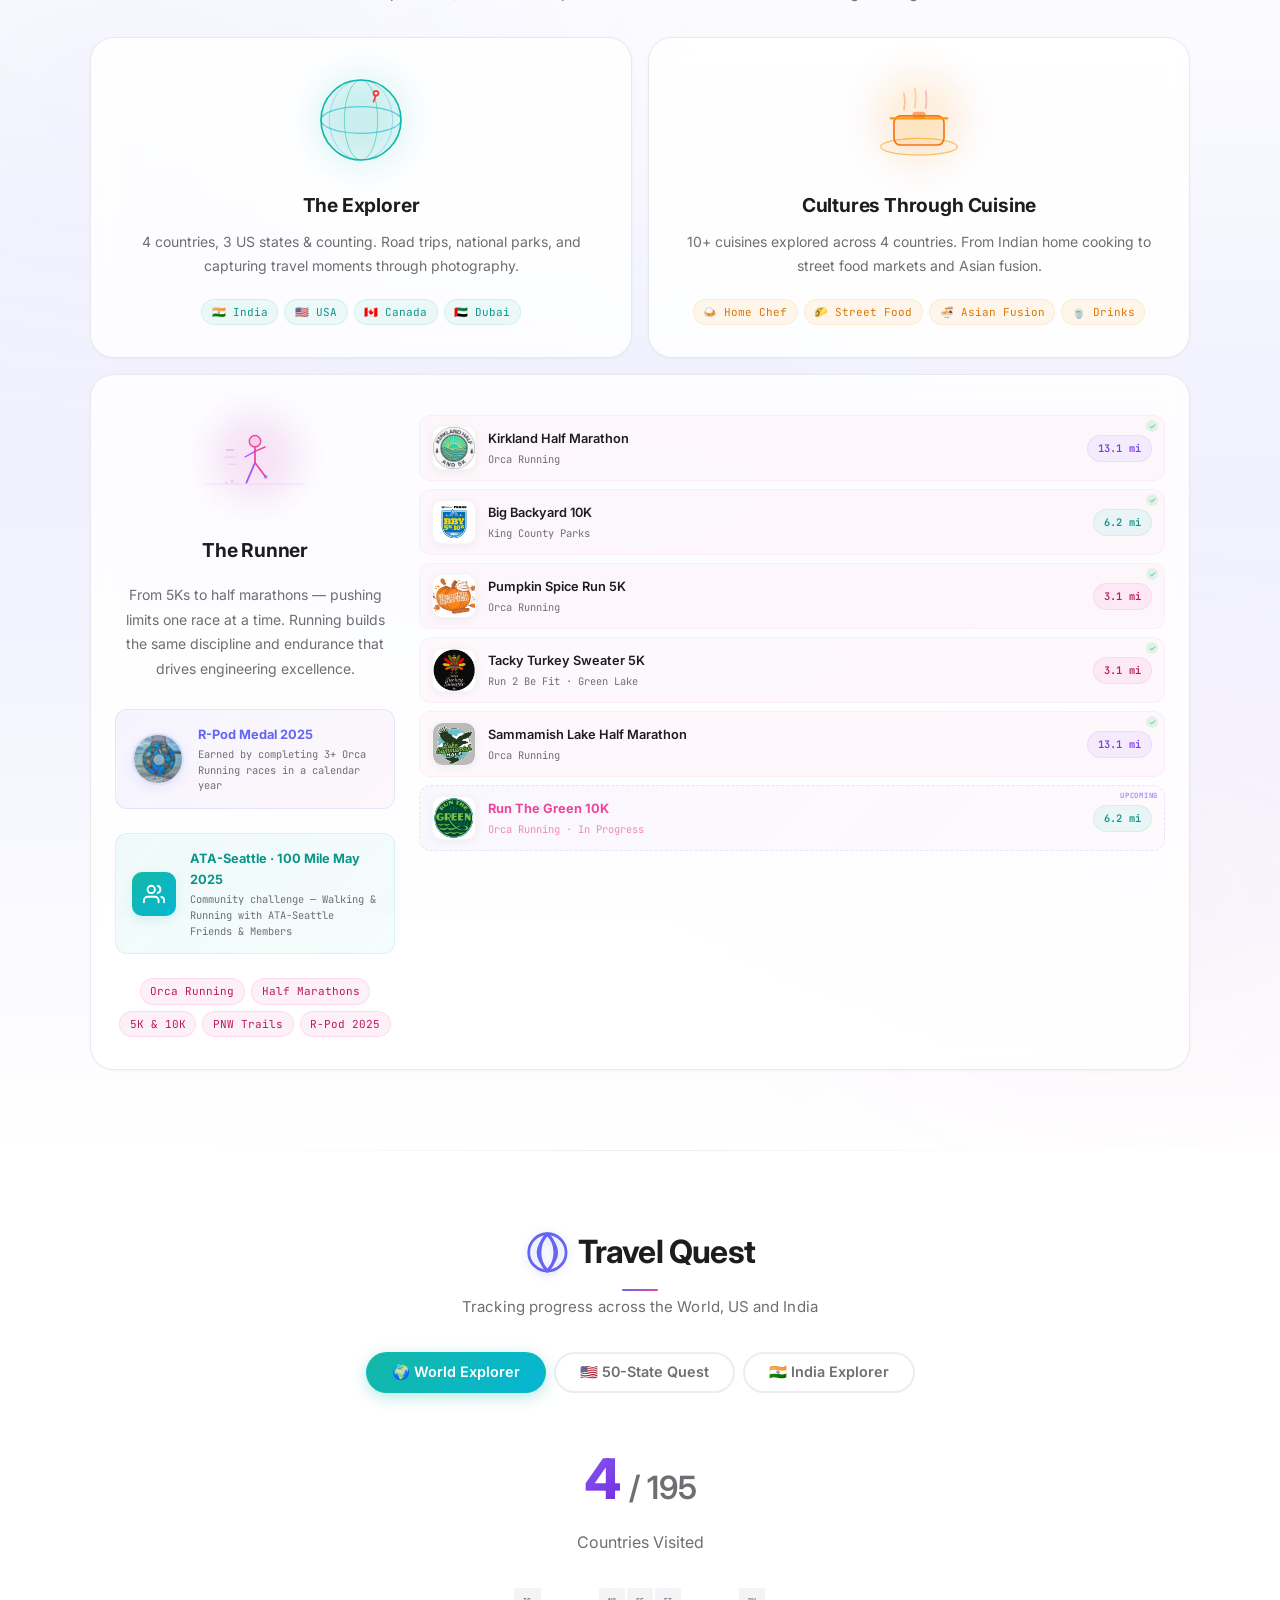
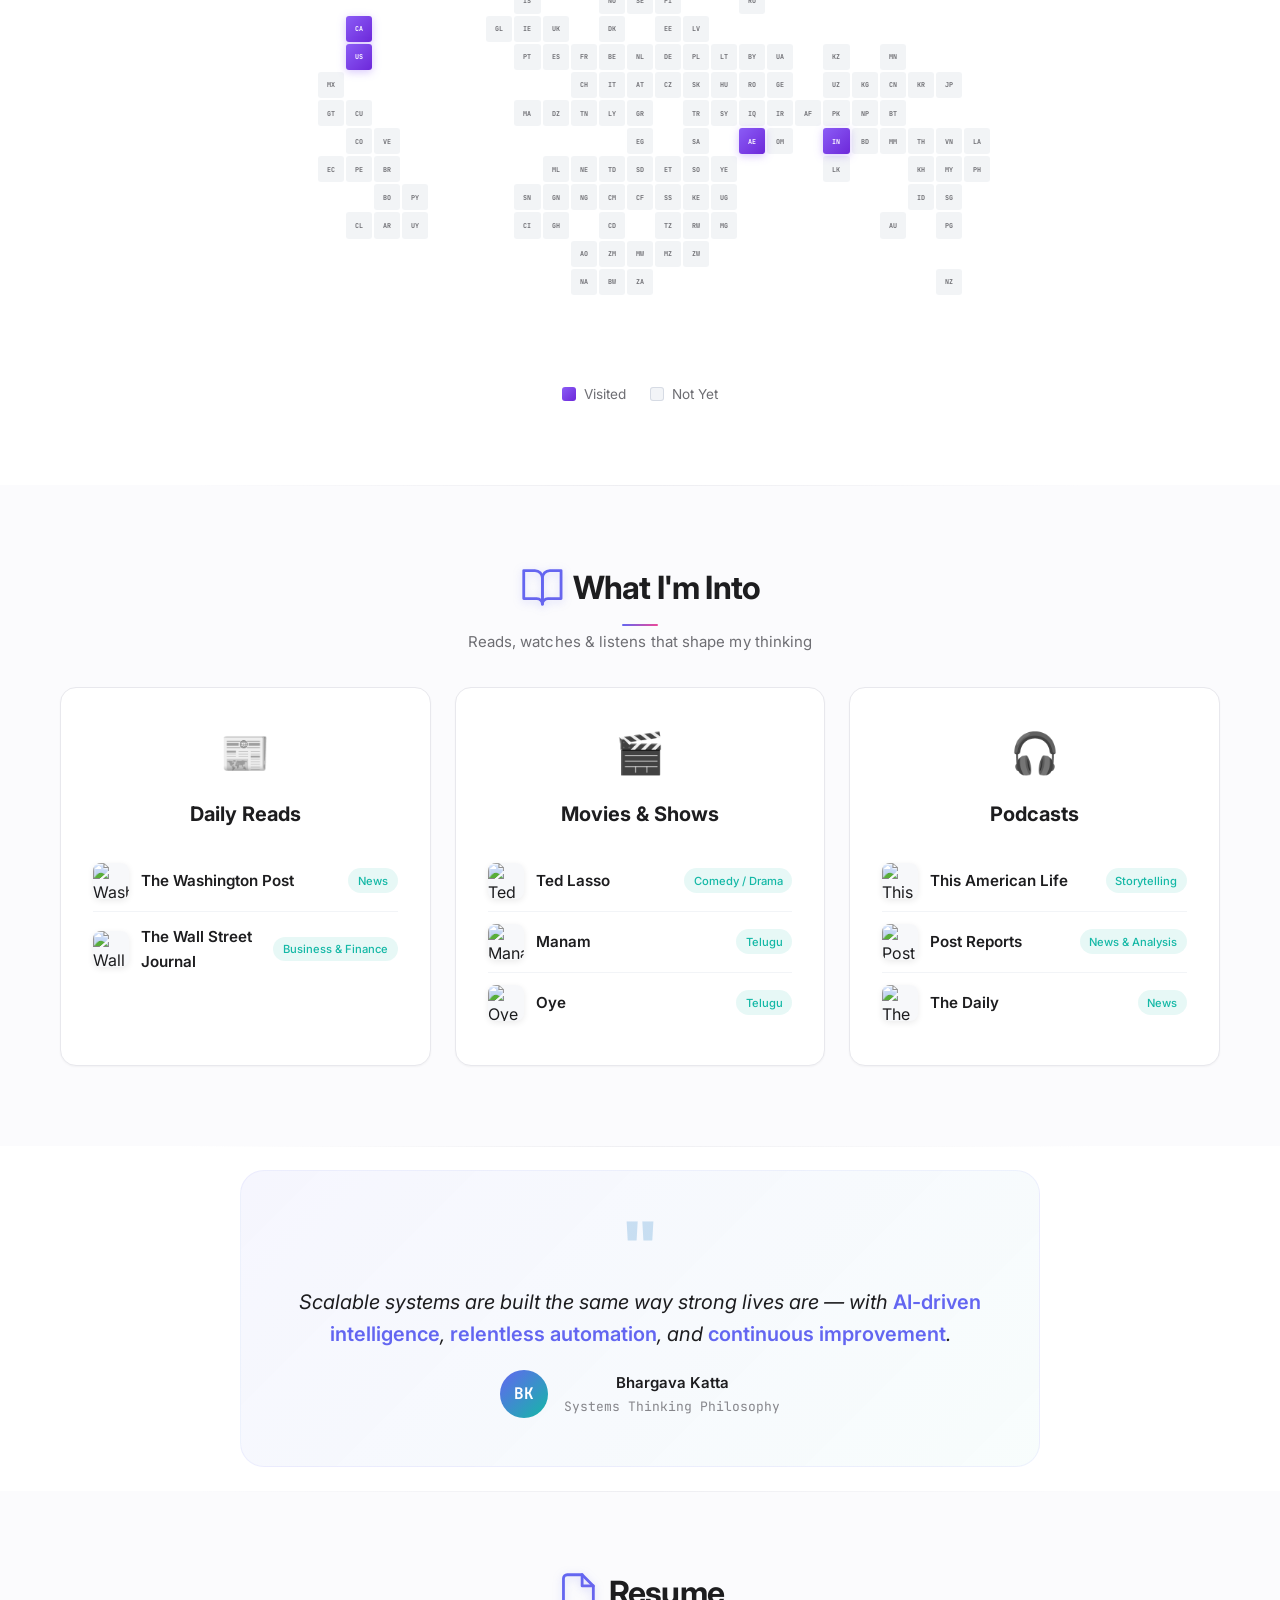
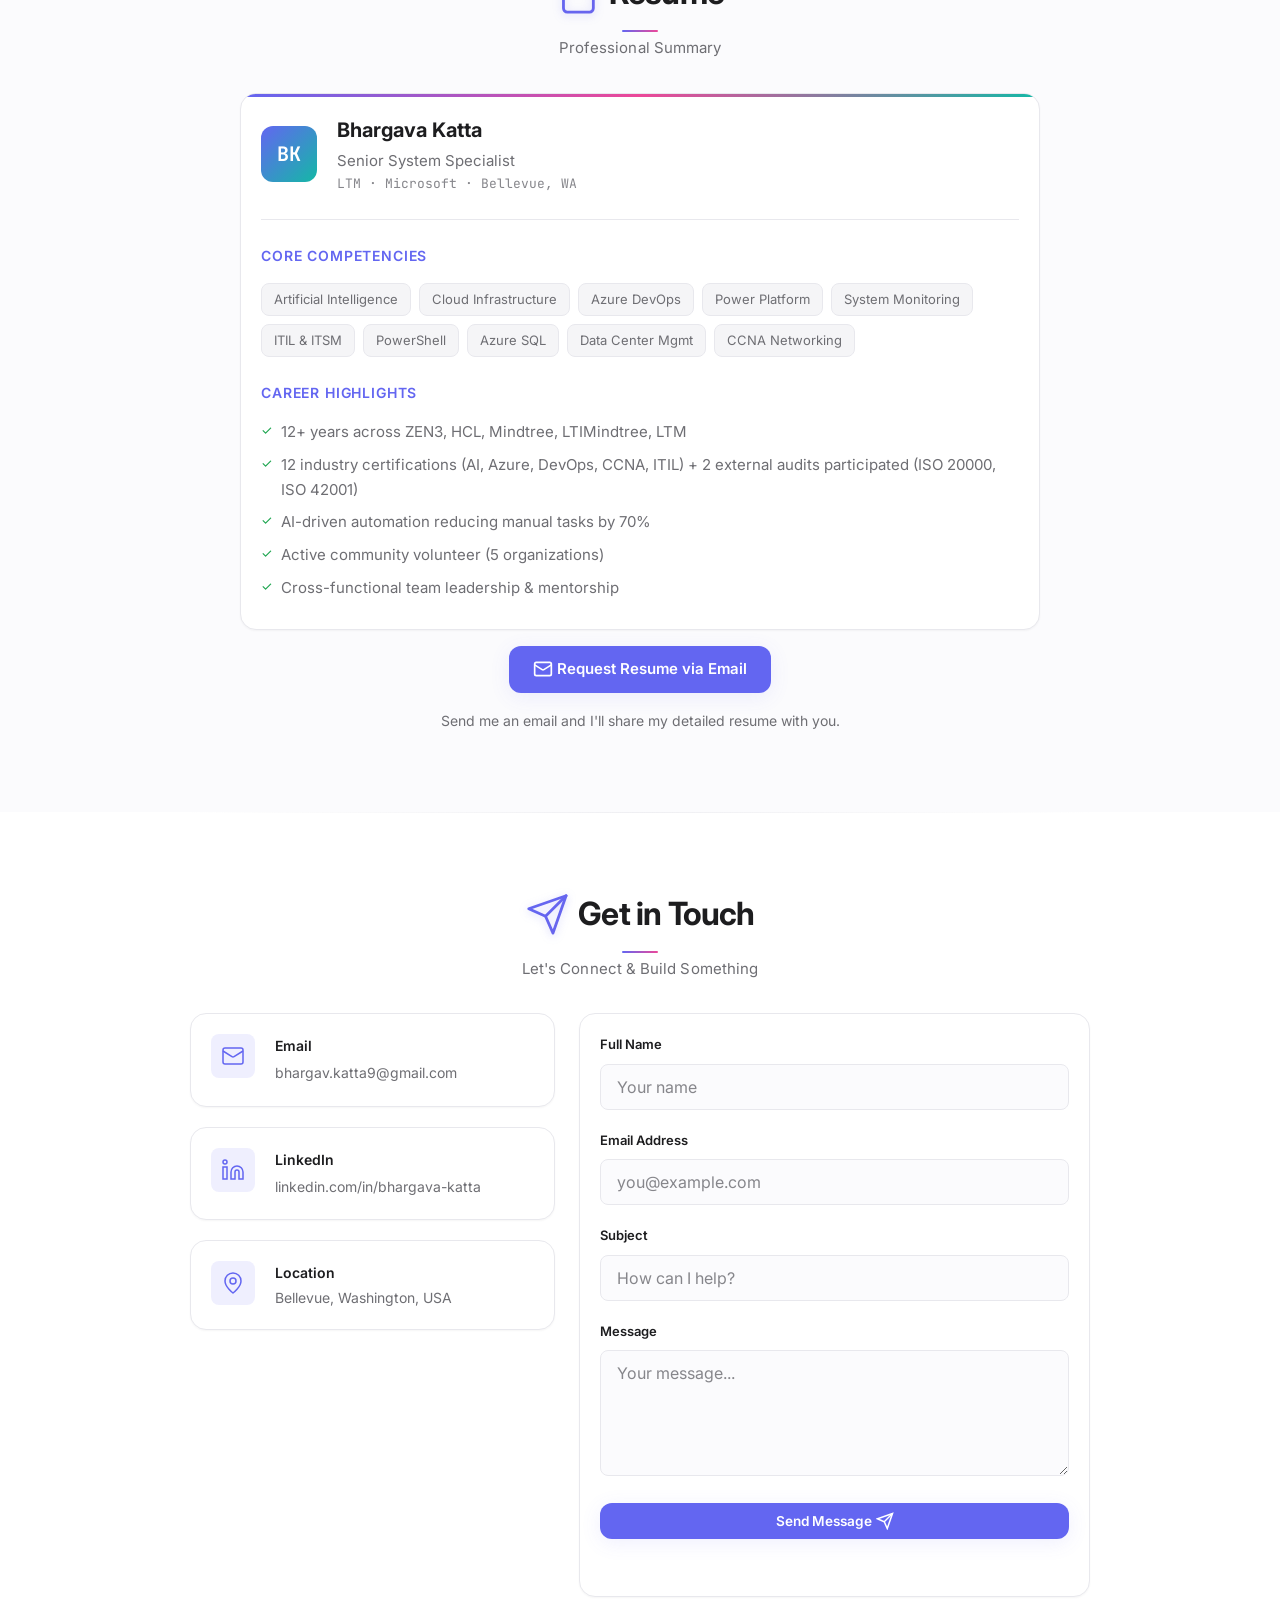
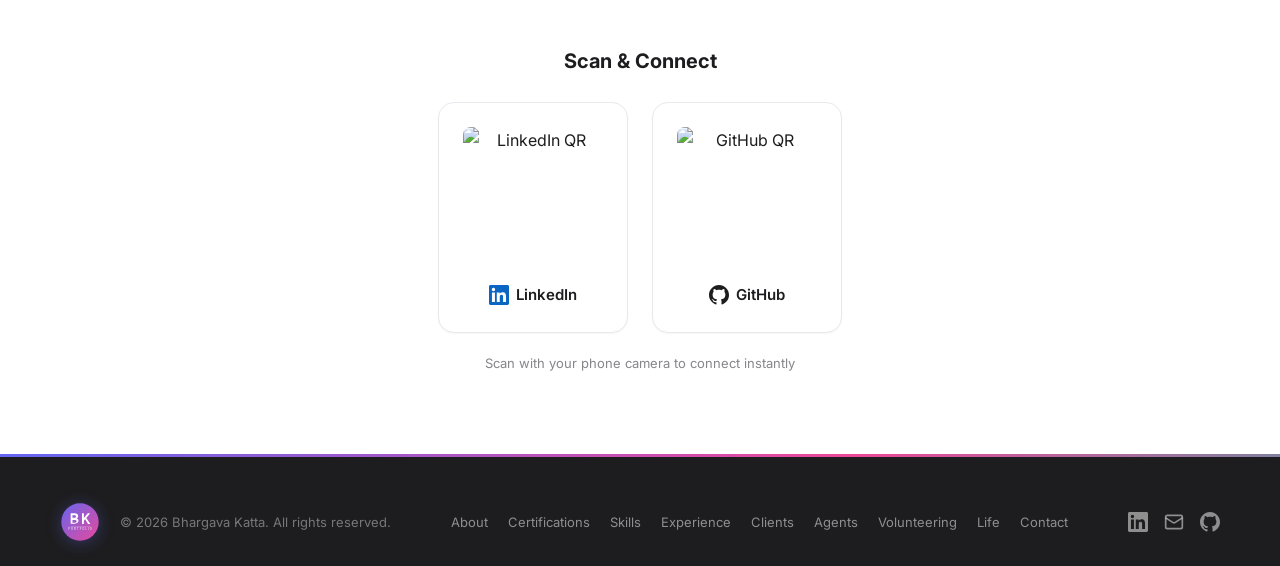
==== commit 10bf6928: "UI uplift: white default theme, scroll progress bar, enhanced spacing, polished hover states, glassm" ====
--- a/index.html
+++ b/index.html
@@ -32,6 +32,9 @@
   <link rel="stylesheet" href="styles.css" />
 </head>
 <body>
+
+  <!-- ══════════════ SCROLL PROGRESS BAR ══════════════ -->
+  <div class="scroll-progress" id="scrollProgress"></div>
 
   <!-- ══════════════ NAVIGATION ══════════════ -->
   <header id="header" class="header">
--- a/styles.css
+++ b/styles.css
@@ -41,9 +41,9 @@
   --space-lg:   1.25rem;
   --space-xl:   1.5rem;
   --space-2xl:  2rem;
-  --space-3xl:  2.5rem;
-  --space-4xl:  3rem;
-  --space-5xl:  4rem;
+  --space-3xl:  3rem;
+  --space-4xl:  4rem;
+  --space-5xl:  5rem;
 
   --max-width:  1200px;
   --nav-height: 72px;
@@ -164,6 +164,12 @@
   text-rendering: optimizeLegibility;
   font-feature-settings: 'kern' 1;
   overflow-x: hidden;
+  animation: pageLoad 0.8s ease-out both;
+}
+
+@keyframes pageLoad {
+  from { opacity: 0; }
+  to   { opacity: 1; }
 }
 
 img { max-width: 100%; display: block; }
@@ -202,7 +208,7 @@
 }
 
 .section {
-  padding: var(--space-3xl) 0;
+  padding: var(--space-5xl) 0;
   position: relative;
 }
 
@@ -261,7 +267,7 @@
   font-size: 0.9375rem;
   color: var(--clr-text-muted);
   text-align: center;
-  margin-bottom: var(--space-lg);
+  margin-bottom: var(--space-2xl);
   font-weight: 400;
   letter-spacing: 0.005em;
 }
@@ -273,10 +279,10 @@
   top: 0;
   left: 50%;
   transform: translateX(-50%);
-  width: min(90%, 980px);
+  width: min(85%, 900px);
   height: 1px;
-  background: var(--clr-border);
-  opacity: 0.6;
+  background: linear-gradient(90deg, transparent, var(--clr-border), transparent);
+  opacity: 0.7;
 }
 
 /* ─── Glass Card (Apple-style clean surface) ────────────── */
@@ -289,8 +295,8 @@
 }
 
 .glass-card:hover {
-  border-color: transparent;
-  box-shadow: 0 12px 40px rgba(0,0,0,0.08), 0 0 0 1px rgba(0,0,0,0.04);
+  border-color: rgba(99, 102, 241, 0.12);
+  box-shadow: 0 12px 40px rgba(0,0,0,0.08), 0 0 0 1px rgba(99,102,241,0.06), 0 0 60px rgba(99,102,241,0.04);
 }
 
 /* ─── Buttons ────────────────────────────────────────────── */
@@ -389,11 +395,11 @@
 }
 
 .header--scrolled {
-  background: rgba(255, 255, 255, 0.92);
-  backdrop-filter: blur(20px) saturate(180%);
-  -webkit-backdrop-filter: blur(20px) saturate(180%);
-  border-bottom-color: rgba(0,0,0,0.08);
-  box-shadow: none;
+  background: rgba(255, 255, 255, 0.85);
+  backdrop-filter: blur(24px) saturate(200%);
+  -webkit-backdrop-filter: blur(24px) saturate(200%);
+  border-bottom-color: rgba(0,0,0,0.06);
+  box-shadow: 0 1px 3px rgba(0,0,0,0.04), 0 4px 16px rgba(0,0,0,0.02);
 }
 
 .nav {
@@ -1358,8 +1364,8 @@
 }
 .impact__card:hover::before { transform: scaleX(1); }
 .impact__card:hover {
-  transform: translateY(-5px);
-  box-shadow: 0 12px 40px rgba(0,0,0,0.06);
+  transform: translateY(-6px);
+  box-shadow: 0 16px 48px rgba(0,0,0,0.07), 0 0 0 1px rgba(99,102,241,0.04);
 }
 
 .impact__icon {
@@ -1450,7 +1456,7 @@
 
 .cert-card:hover {
   transform: translateY(-6px);
-  border-color: transparent;
+  border-color: rgba(99, 102, 241, 0.15);
   box-shadow: 0 20px 60px rgba(0,0,0,0.08), 0 0 0 1px rgba(99,102,241,0.06);
 }
 
@@ -2592,6 +2598,14 @@
   flex-direction: column;
 }
 
+[data-theme="dark"] .beyond {
+  background: linear-gradient(180deg, var(--clr-bg) 0%, rgba(30, 41, 59, 0.5) 50%, var(--clr-bg) 100%);
+}
+
+[data-theme="dark"] .beyond__card {
+  background: rgba(30, 41, 59, 0.85);
+}
+
 .beyond__card {
   padding: var(--space-2xl) var(--space-xl);
   text-align: center;
@@ -2620,8 +2634,9 @@
   transform: translateY(-8px);
   box-shadow:
     0 20px 40px rgba(0, 0, 0, 0.06),
-    0 8px 16px rgba(0, 0, 0, 0.04);
-  border-color: transparent;
+    0 8px 16px rgba(0, 0, 0, 0.04),
+    0 0 0 1px rgba(99, 102, 241, 0.06);
+  border-color: rgba(99, 102, 241, 0.08);
 }
 .beyond__card:hover::before { opacity: 1; }
 
@@ -3597,11 +3612,17 @@
   max-width: 800px;
   margin: 0 auto;
   text-align: center;
-  padding: var(--space-xl) var(--space-lg);
+  padding: var(--space-3xl) var(--space-2xl);
   position: relative;
   background: linear-gradient(135deg, var(--clr-primary-soft), rgba(20, 184, 166, 0.03));
   border: 1px solid rgba(99, 102, 241, 0.08);
   border-radius: var(--radius-xl);
+  transition: transform 0.5s var(--ease-out), box-shadow 0.5s var(--ease-out);
+}
+
+.philosophy__wrapper:hover {
+  transform: translateY(-4px);
+  box-shadow: 0 20px 60px rgba(99, 102, 241, 0.08);
 }
 
 .philosophy__quote-mark {
@@ -3842,10 +3863,28 @@
    FOOTER
    ═══════════════════════════════════════════════════════════ */
 .footer {
-  border-top: 1px solid rgba(255,255,255,0.06);
-  padding: var(--space-xl) 0;
+  border-top: none;
+  padding: var(--space-3xl) 0 var(--space-xl);
   background: #1d1d1f;
   color: rgba(255, 255, 255, 0.7);
+  position: relative;
+}
+
+.footer::before {
+  content: '';
+  position: absolute;
+  top: 0;
+  left: 0;
+  right: 0;
+  height: 3px;
+  background: linear-gradient(90deg, var(--clr-primary), var(--clr-accent), var(--clr-accent2), var(--clr-primary));
+  background-size: 200% 100%;
+  animation: footerGradient 4s ease-in-out infinite;
+}
+
+@keyframes footerGradient {
+  0%, 100% { background-position: 0% 50%; }
+  50% { background-position: 100% 50%; }
 }
 
 .footer__inner {
@@ -3936,8 +3975,8 @@
 .animate-on-scroll {
   opacity: 0;
   transform: translateY(30px);
-  transition: opacity var(--duration-lg) var(--ease-out),
-              transform var(--duration-lg) var(--ease-out);
+  transition: opacity 0.7s var(--ease-out),
+              transform 0.7s var(--ease-out);
 }
 
 .animate-on-scroll--visible {
@@ -4188,8 +4227,22 @@
 /* ═══════════════════════════════════════════════════════════
    RESPONSIVE — MOBILE
    ═══════════════════════════════════════════════════════════ */
+/* ─── Scroll Progress Bar ───────────────────────────────── */
+.scroll-progress {
+  position: fixed;
+  top: 0;
+  left: 0;
+  width: 0%;
+  height: 3px;
+  background: linear-gradient(90deg, var(--clr-primary), var(--clr-accent), var(--clr-accent2));
+  z-index: 1001;
+  transition: width 0.1s linear;
+  border-radius: 0 2px 2px 0;
+  box-shadow: 0 0 10px rgba(99, 102, 241, 0.4);
+}
+
 @media (max-width: 768px) {
-  .section { padding: var(--space-xl) 0; }
+  .section { padding: var(--space-3xl) 0; }
 
   .nav__menu {
     position: fixed;
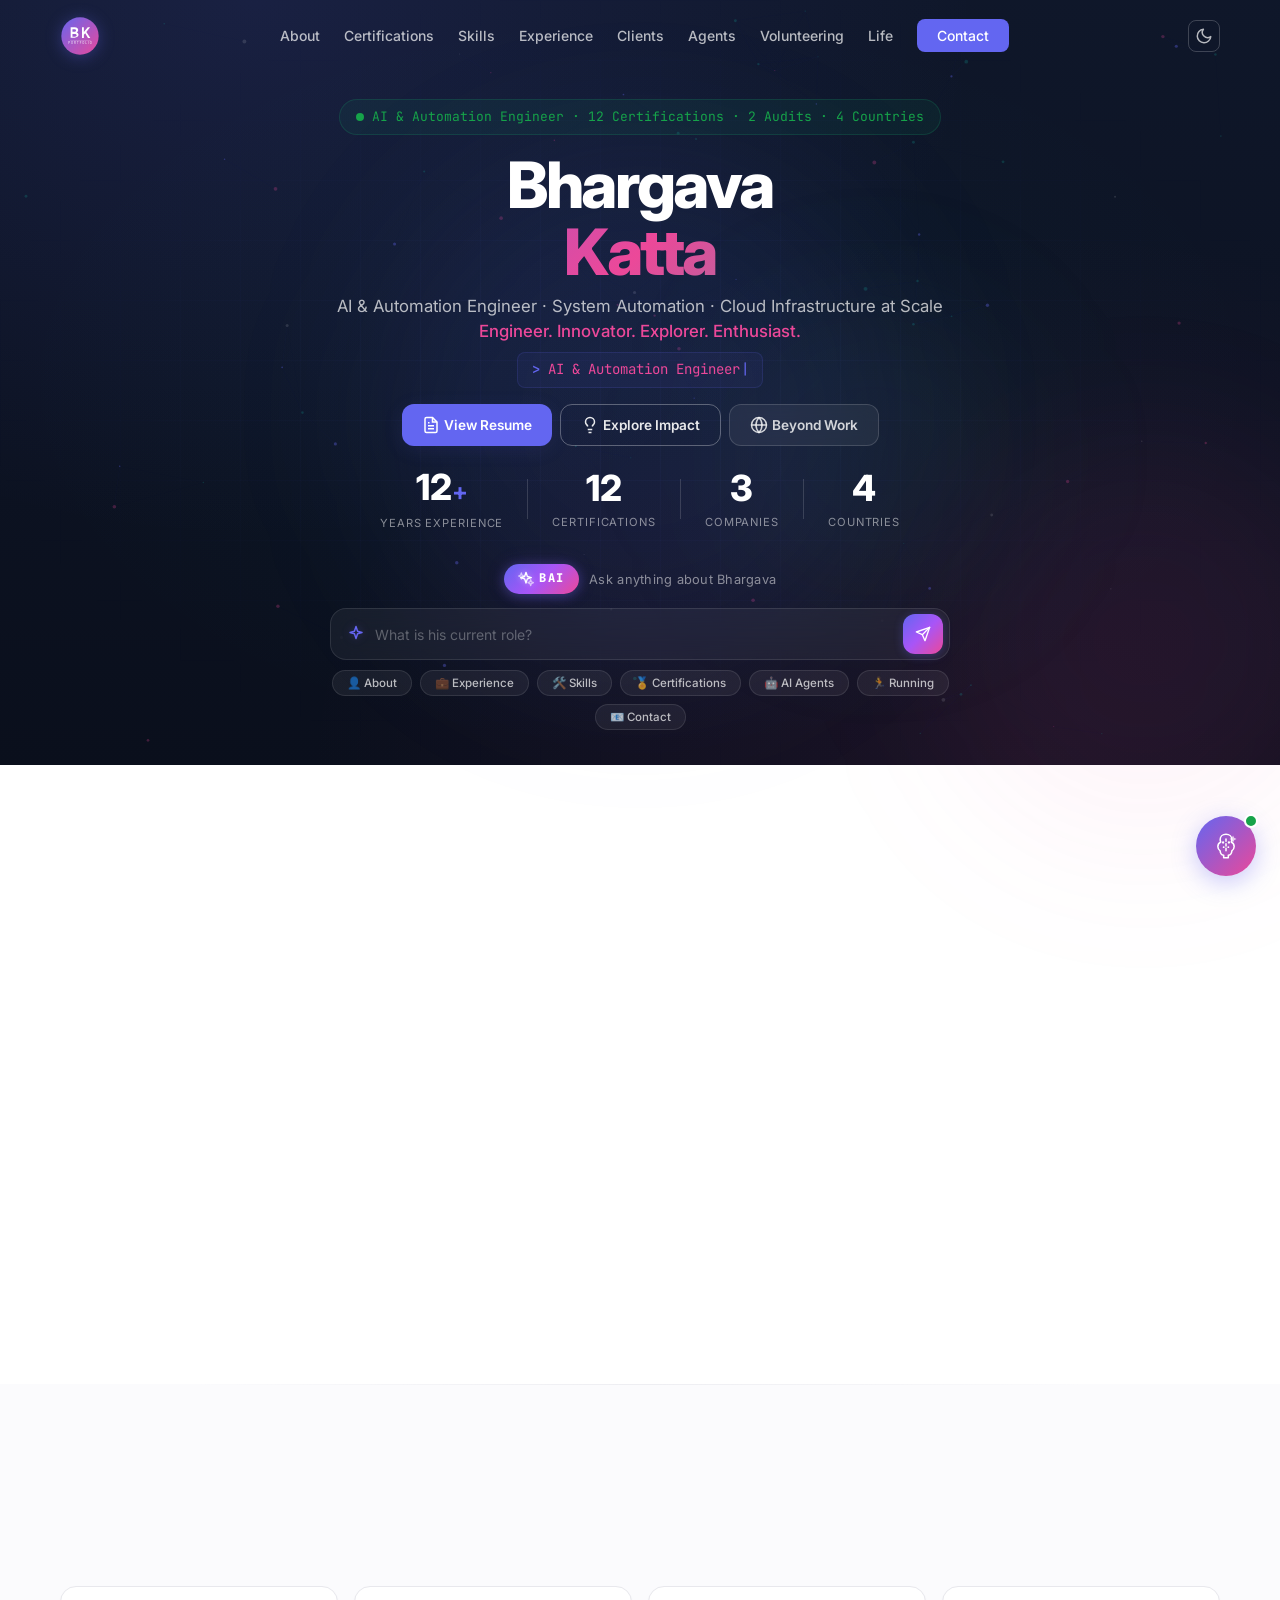
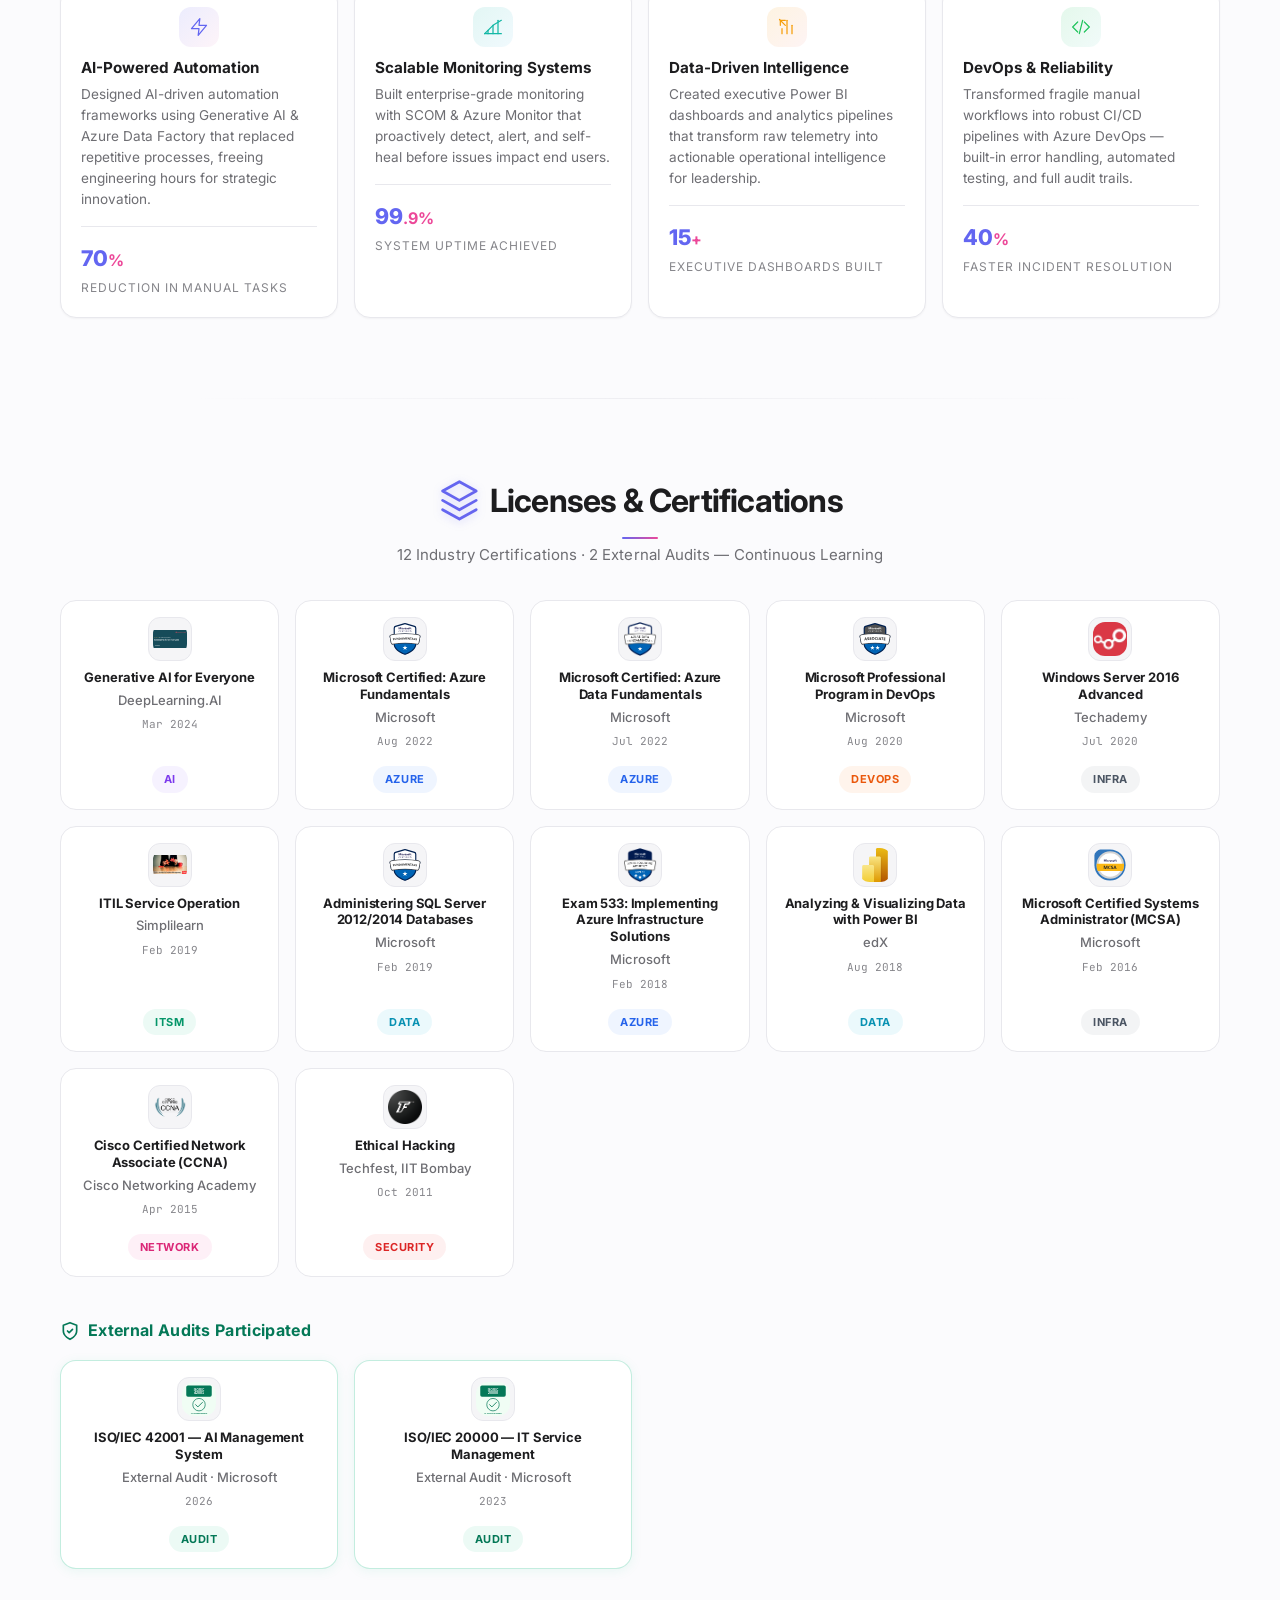
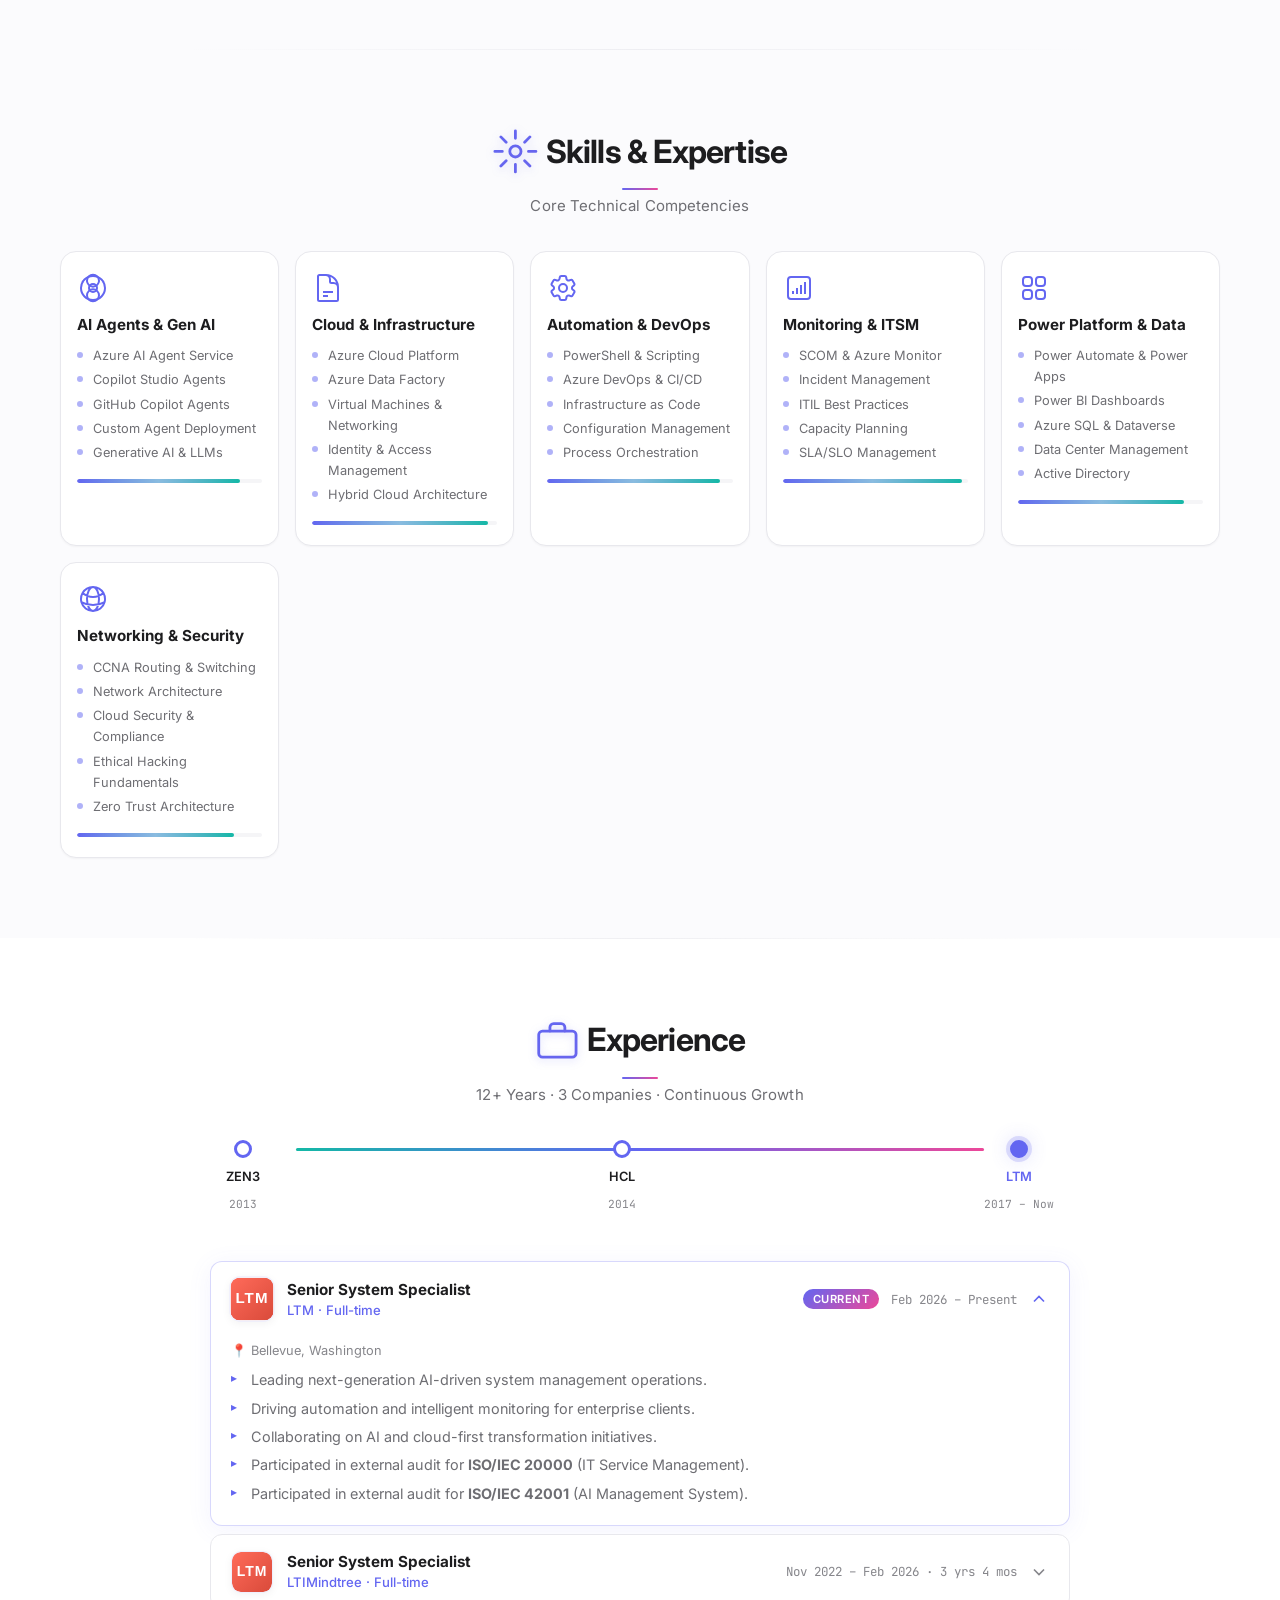
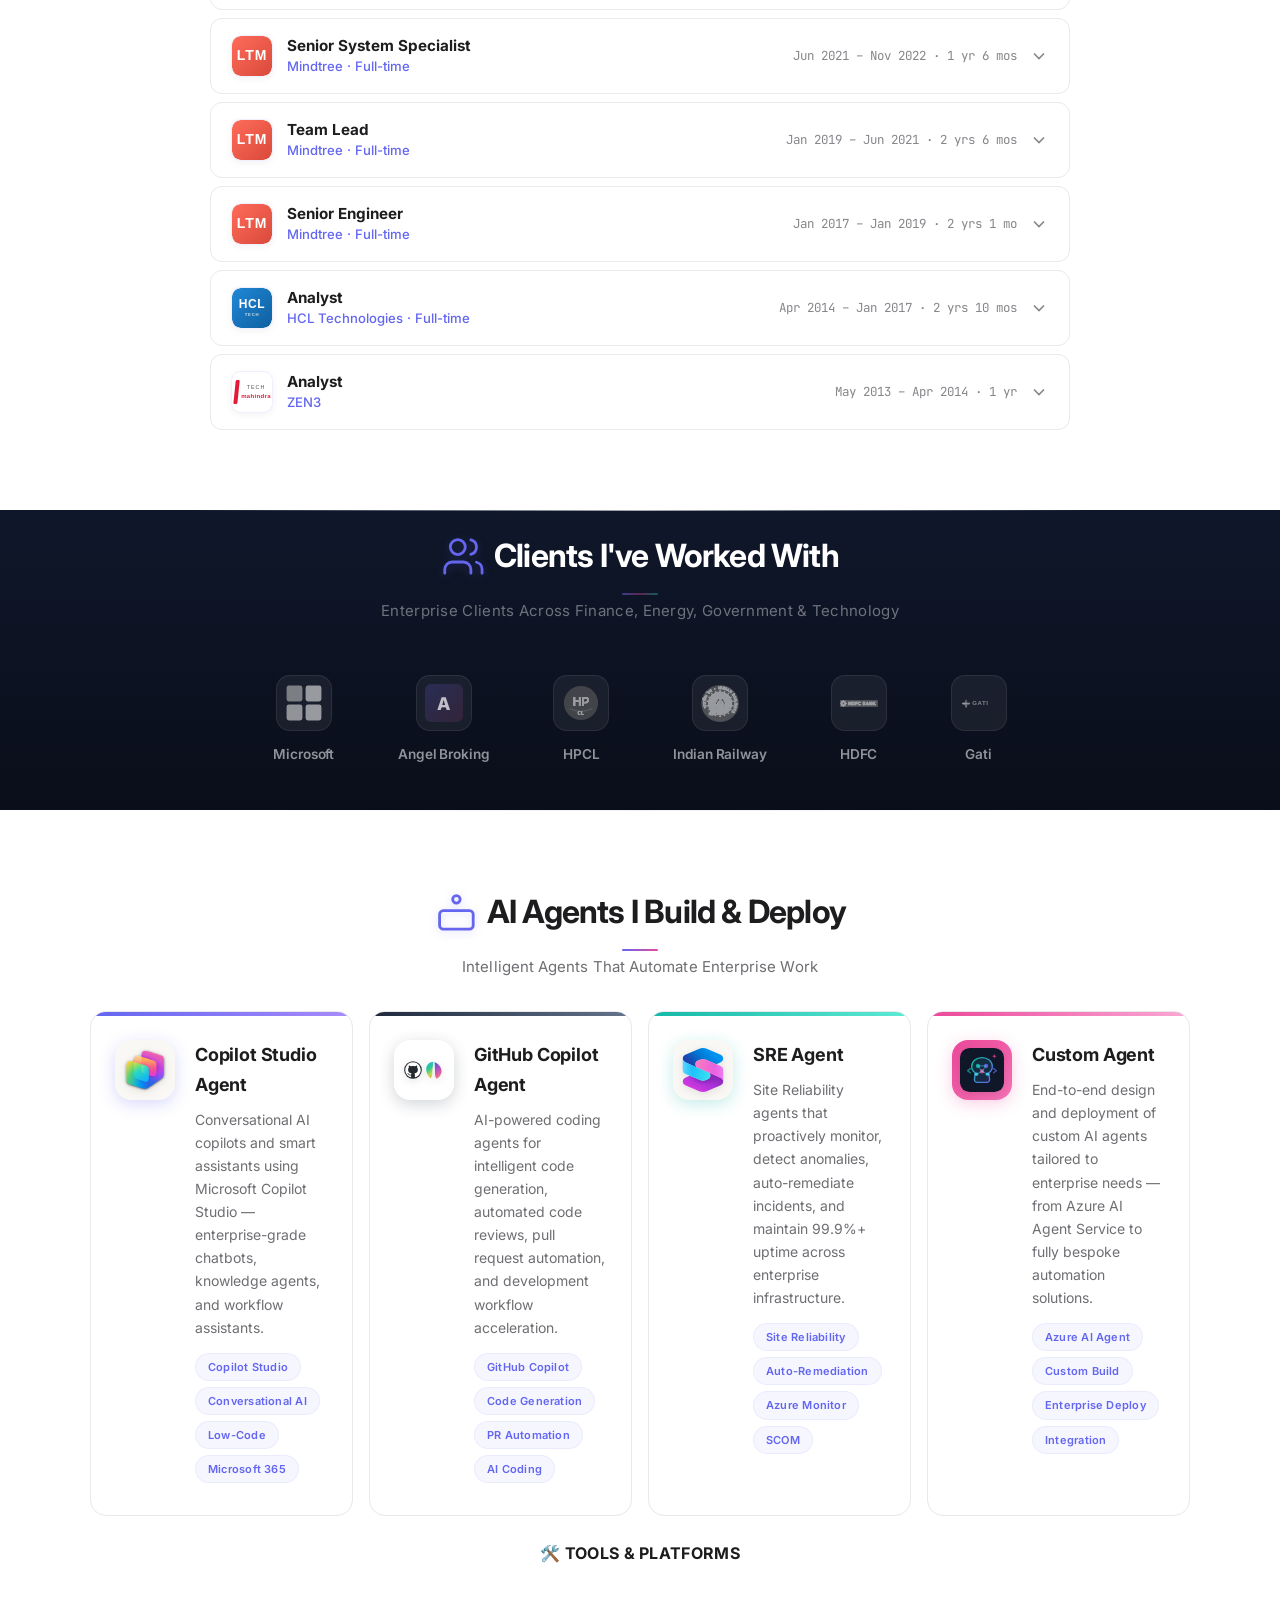
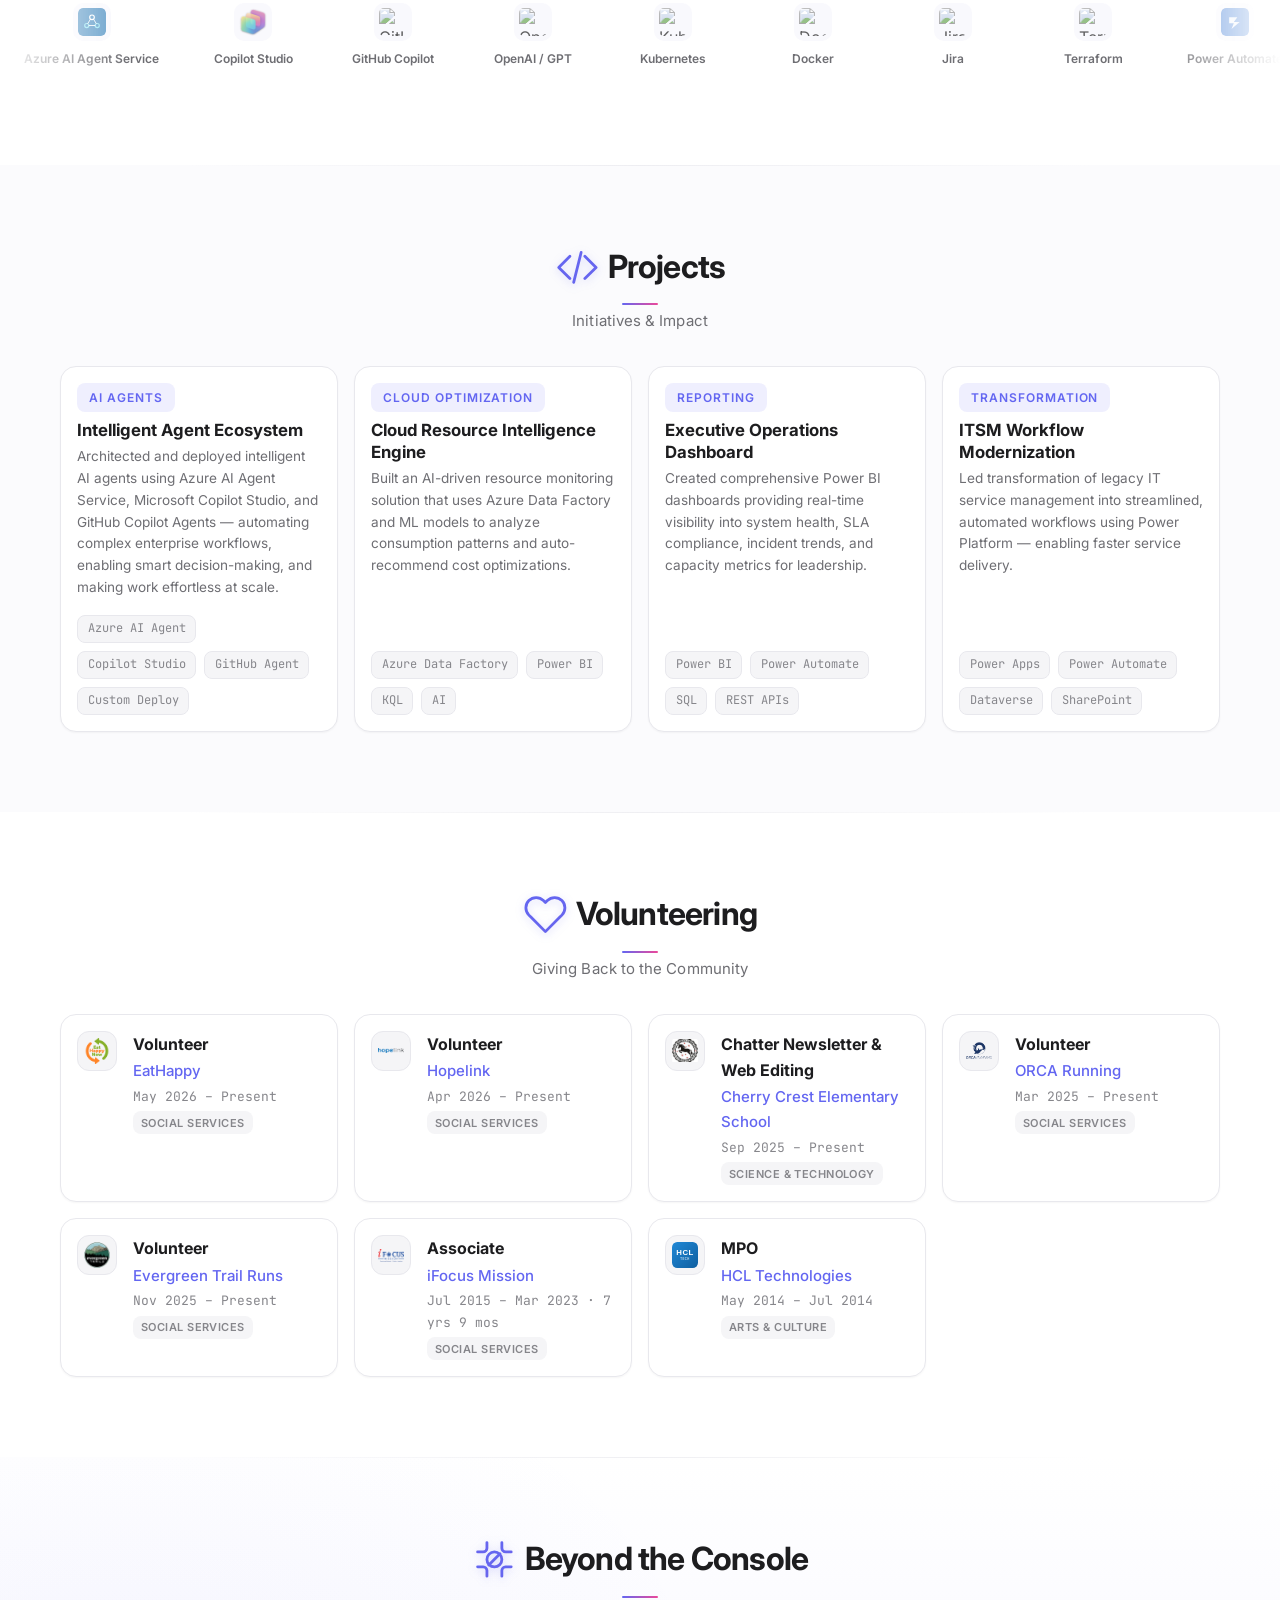
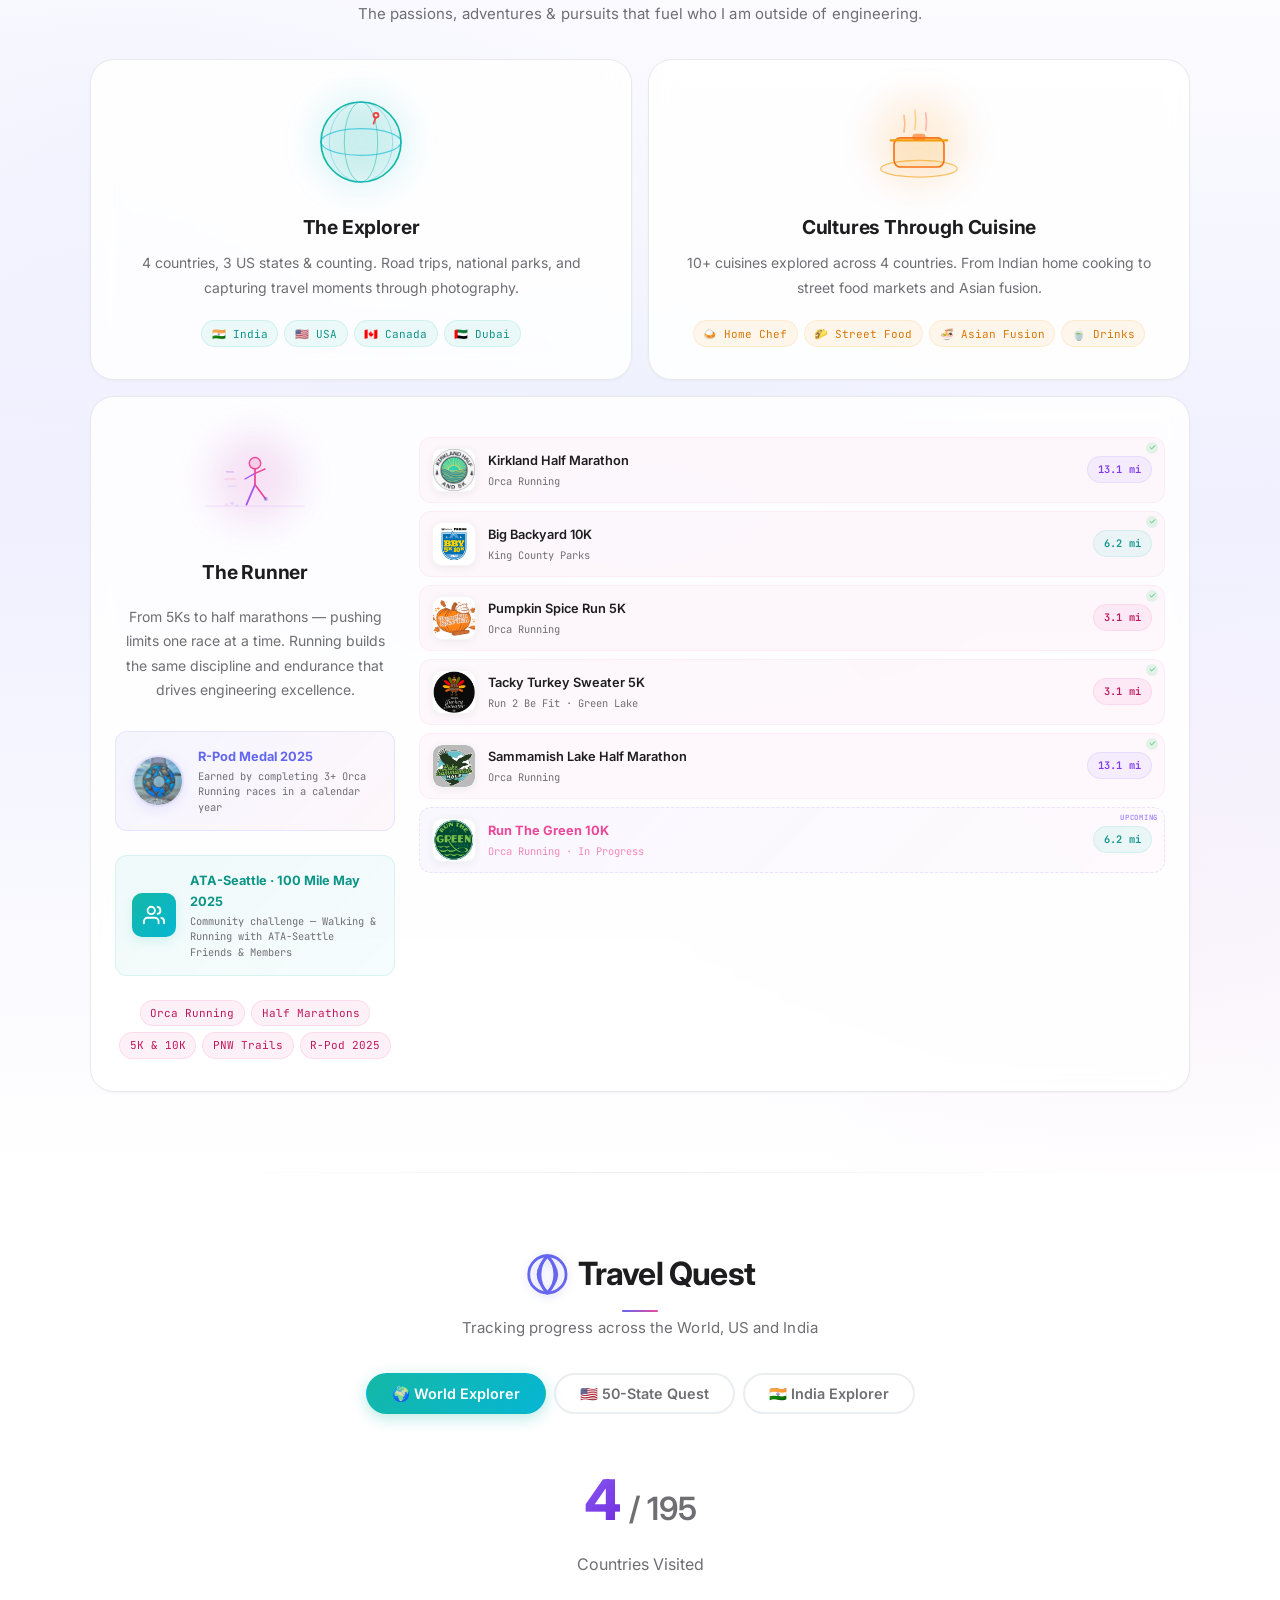
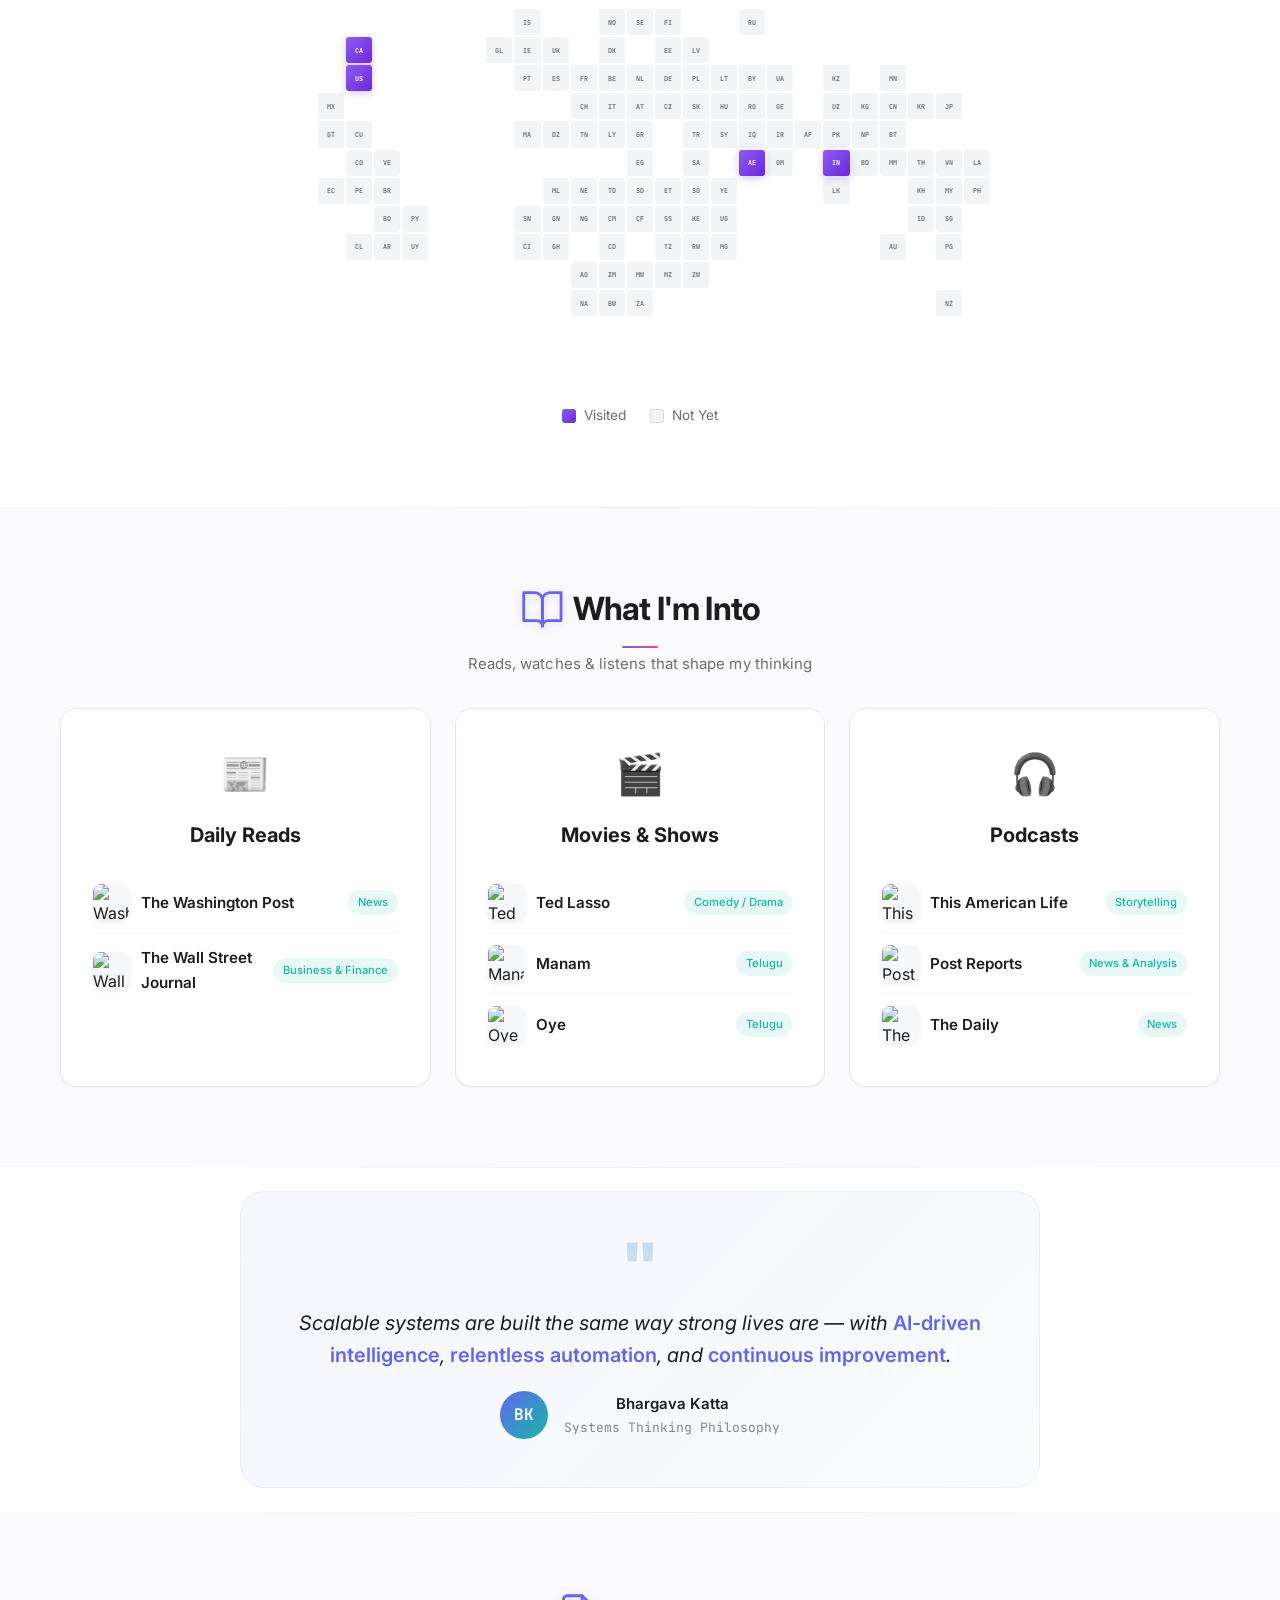
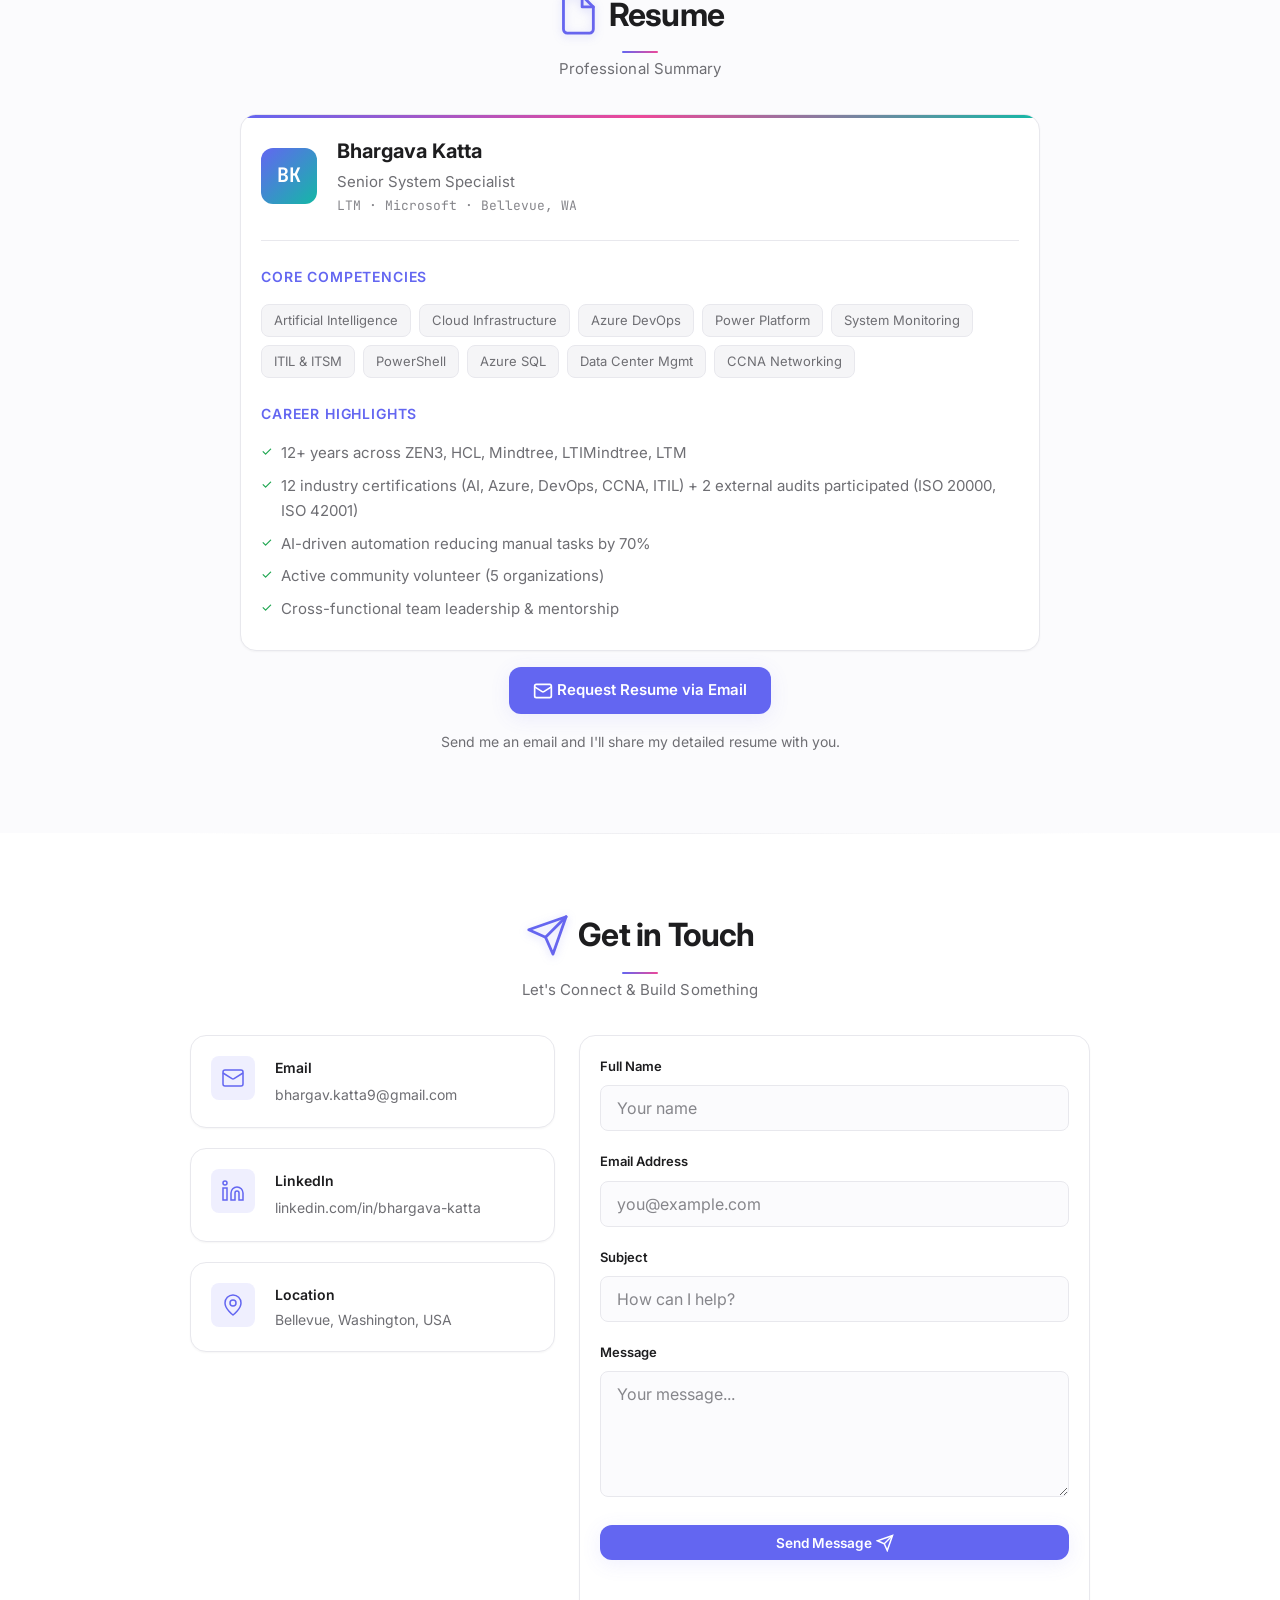
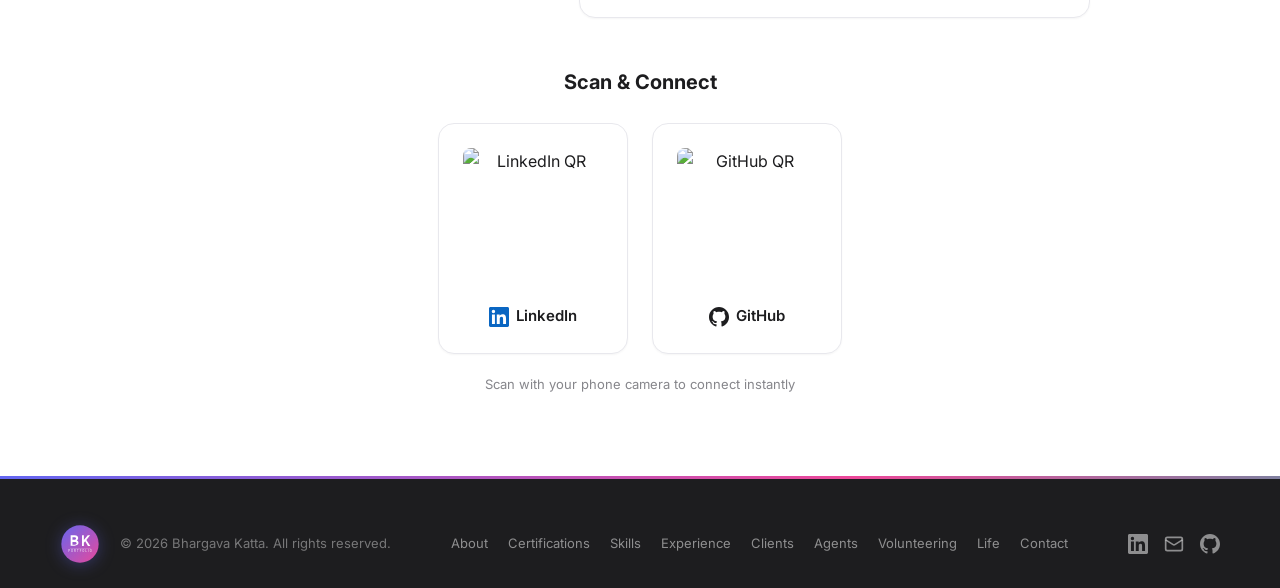
==== commit 3422a4f2: "Add Hopelink and EatHappy volunteer experiences" ====
--- a/index.html
+++ b/index.html
@@ -1183,6 +1183,30 @@
         <p class="section__subtitle animate-on-scroll">Giving Back to the Community</p>
 
         <div class="volunteer__grid">
+
+          <div class="volunteer-card glass-card animate-on-scroll">
+            <div class="volunteer-card__icon volunteer-card__icon--img">
+              <img src="assets/logos/eathappy.png" alt="EatHappy" />
+            </div>
+            <div class="volunteer-card__body">
+              <h3>Volunteer</h3>
+              <span class="volunteer-card__org">EatHappy</span>
+              <span class="volunteer-card__period">May 2026 – Present</span>
+              <span class="volunteer-card__cause">Social Services</span>
+            </div>
+          </div>
+
+          <div class="volunteer-card glass-card animate-on-scroll">
+            <div class="volunteer-card__icon volunteer-card__icon--img">
+              <img src="assets/logos/hopelink.png" alt="Hopelink" />
+            </div>
+            <div class="volunteer-card__body">
+              <h3>Volunteer</h3>
+              <span class="volunteer-card__org">Hopelink</span>
+              <span class="volunteer-card__period">Apr 2026 – Present</span>
+              <span class="volunteer-card__cause">Social Services</span>
+            </div>
+          </div>
 
           <div class="volunteer-card glass-card animate-on-scroll">
             <div class="volunteer-card__icon volunteer-card__icon--img">
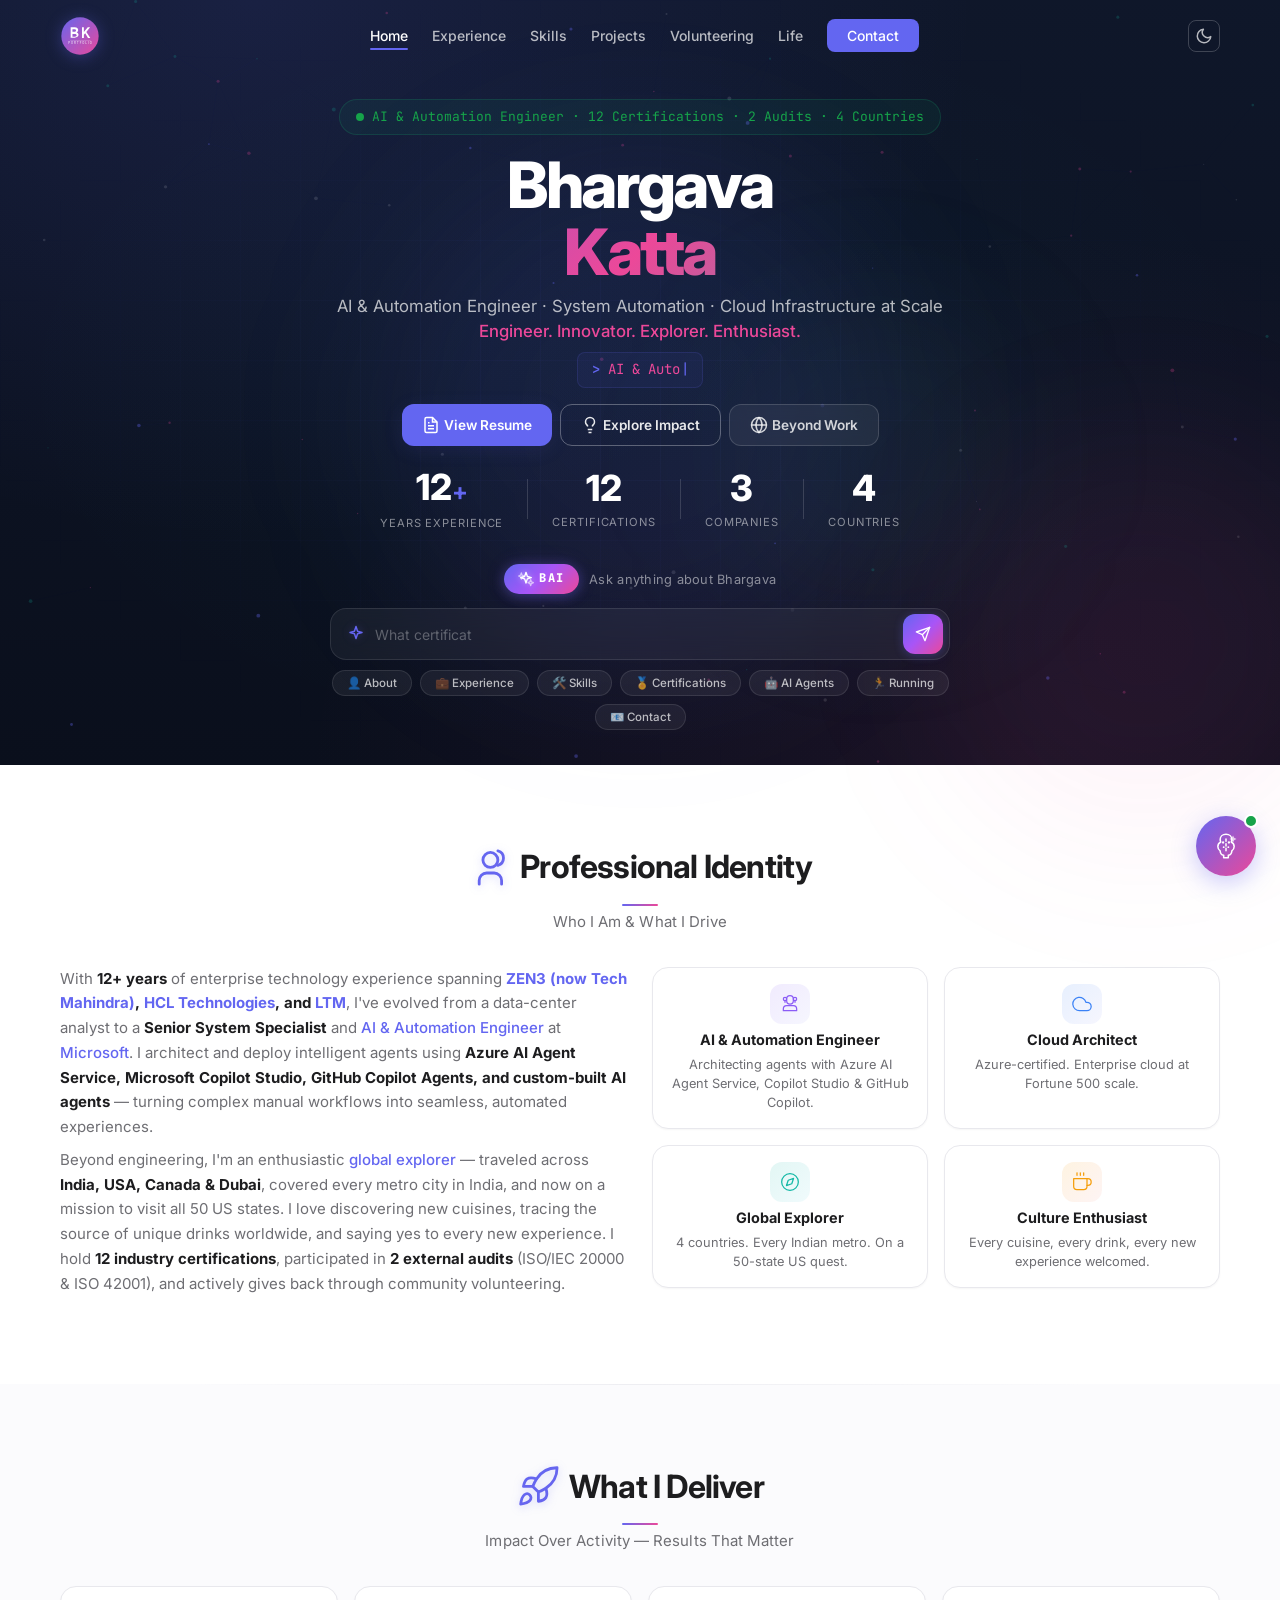
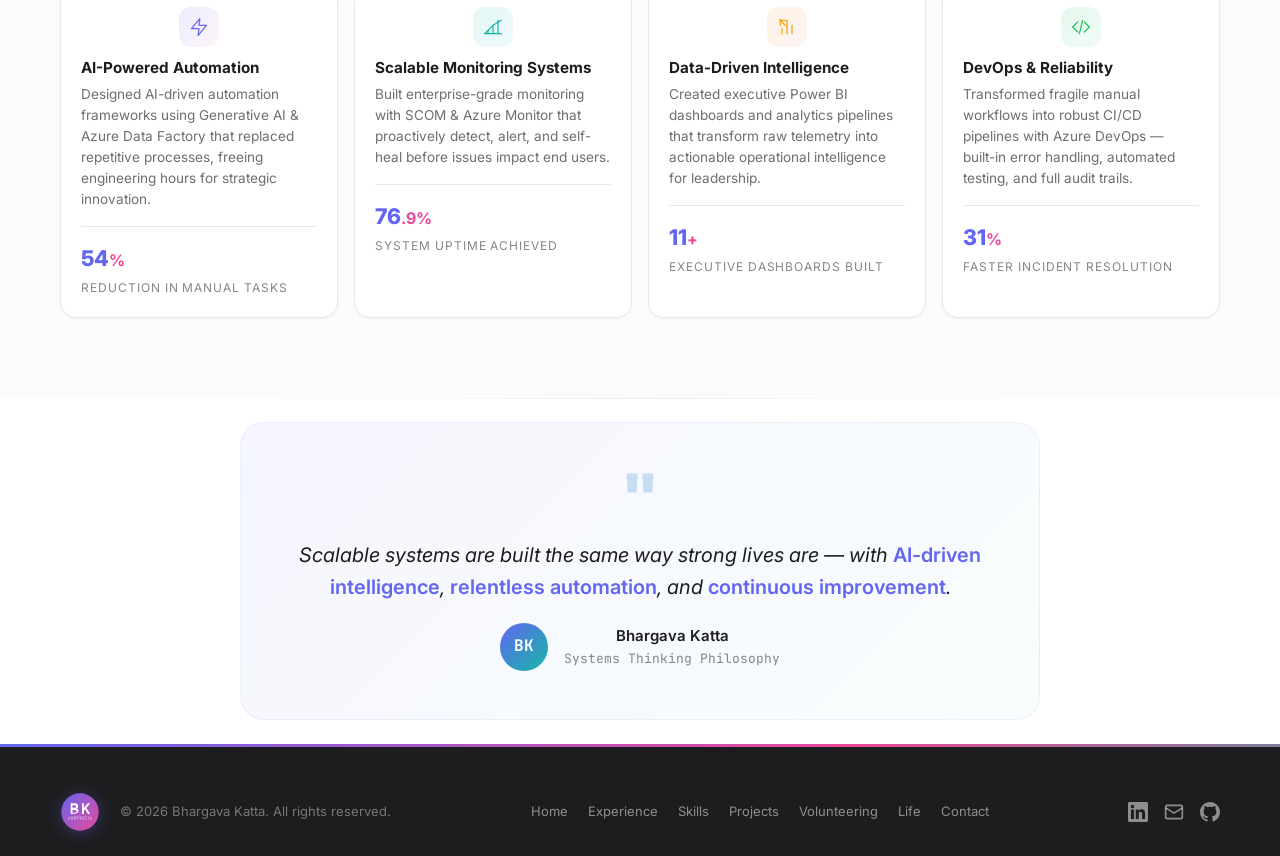
==== commit ac208b01: "Split into multi-page site: experience, skills, projects, volunteering, life, contact" ====
--- a/index.html
+++ b/index.html
@@ -1,11 +1,11 @@
-﻿<!DOCTYPE html>
+<!DOCTYPE html>
 <html lang="en">
 <head>
   <meta charset="UTF-8" />
   <meta name="viewport" content="width=device-width, initial-scale=1.0" />
   <meta http-equiv="X-UA-Compatible" content="IE=edge" />
 
-  <title>Bhargava Katta — AI-Driven System Automation &amp; Cloud Infrastructure</title>
+  <title>Bhargava Katta — AI-Driven System Automation & Cloud Infrastructure</title>
   <meta name="description" content="Bhargava Katta — 12+ years of enterprise system management, AI-driven automation, cloud infrastructure, and DevOps. Microsoft · LTM." />
   <meta name="keywords" content="Bhargava Katta, AI Automation, System Management, Cloud Infrastructure, Azure, DevOps, Power Platform, Microsoft, LTM" />
   <meta name="author" content="Bhargava Katta" />
@@ -13,12 +13,12 @@
 
   <meta property="og:type" content="website" />
   <meta property="og:url" content="https://bhargavakatta.com/" />
-  <meta property="og:title" content="Bhargava Katta — AI-Driven System Automation" />
-  <meta property="og:description" content="12+ years engineering enterprise systems, AI automation, and cloud infrastructure at Microsoft." />
+  <meta property="og:title" content="Bhargava Katta — AI-Driven System Automation & Cloud Infrastructure" />
+  <meta property="og:description" content="Bhargava Katta — 12+ years of enterprise system management, AI-driven automation, cloud infrastructure, and DevOps. Microsoft · LTM." />
   <meta property="og:image" content="https://bhargavakatta.com/assets/icons/bk-logo.svg" />
   <meta name="twitter:card" content="summary" />
-  <meta name="twitter:title" content="Bhargava Katta — AI-Driven System Automation" />
-  <meta name="twitter:description" content="12+ years engineering enterprise systems, AI automation, and cloud infrastructure at Microsoft." />
+  <meta name="twitter:title" content="Bhargava Katta — AI-Driven System Automation & Cloud Infrastructure" />
+  <meta name="twitter:description" content="Bhargava Katta — 12+ years of enterprise system management, AI-driven automation, cloud infrastructure, and DevOps. Microsoft · LTM." />
   <meta name="twitter:image" content="https://bhargavakatta.com/assets/icons/bk-logo.svg" />
 
   <link rel="canonical" href="https://bhargavakatta.com/" />
@@ -35,23 +35,20 @@
 
   <!-- ══════════════ SCROLL PROGRESS BAR ══════════════ -->
   <div class="scroll-progress" id="scrollProgress"></div>
-
   <!-- ══════════════ NAVIGATION ══════════════ -->
   <header id="header" class="header">
     <nav class="nav container">
-      <a href="#hero" class="nav__logo">
+      <a href="index.html" class="nav__logo">
         <img src="assets/icons/bk-logo.svg" alt="BK" class="nav__logo-img" />
       </a>
       <ul class="nav__menu" id="navMenu">
-        <li><a href="#about" class="nav__link">About</a></li>
-        <li><a href="#certifications" class="nav__link">Certifications</a></li>
-        <li><a href="#skills" class="nav__link">Skills</a></li>
-        <li><a href="#experience" class="nav__link">Experience</a></li>
-        <li><a href="#clients" class="nav__link">Clients</a></li>
-        <li><a href="#agents" class="nav__link">Agents</a></li>
-        <li><a href="#volunteering" class="nav__link">Volunteering</a></li>
-        <li><a href="#beyond" class="nav__link">Life</a></li>
-        <li><a href="#contact" class="nav__link nav__link--cta">Contact</a></li>
+        <li><a href="index.html" class="nav__link nav__link--active">Home</a></li>
+        <li><a href="experience.html" class="nav__link">Experience</a></li>
+        <li><a href="skills.html" class="nav__link">Skills</a></li>
+        <li><a href="projects.html" class="nav__link">Projects</a></li>
+        <li><a href="volunteering.html" class="nav__link">Volunteering</a></li>
+        <li><a href="life.html" class="nav__link">Life</a></li>
+        <li><a href="contact.html" class="nav__link nav__link--cta">Contact</a></li>
       </ul>
       <button class="theme-toggle" id="themeToggle" aria-label="Toggle dark mode">
         <svg class="icon-moon" width="18" height="18" viewBox="0 0 24 24" fill="none" stroke="currentColor" stroke-width="2" stroke-linecap="round" stroke-linejoin="round"><path d="M21 12.79A9 9 0 1 1 11.21 3 7 7 0 0 0 21 12.79z"/></svg>
@@ -66,7 +63,6 @@
   <div class="nav-overlay" id="navOverlay"></div>
 
   <main>
-
     <!-- ══════════════ HERO ══════════════ -->
     <section id="hero" class="hero">
       <canvas id="heroCanvas" class="hero__canvas" aria-hidden="true"></canvas>
@@ -98,7 +94,7 @@
         </div>
 
         <div class="hero__cta animate-on-scroll">
-          <a href="#resume" class="btn btn--primary btn--glow">
+          <a href="contact.html#resume" class="btn btn--primary btn--glow">
             <svg width="18" height="18" viewBox="0 0 24 24" fill="none" stroke="currentColor" stroke-width="2"><path d="M14 2H6a2 2 0 0 0-2 2v16a2 2 0 0 0 2 2h12a2 2 0 0 0 2-2V8Z"/><path d="M14 2v6h6"/><path d="M16 13H8"/><path d="M16 17H8"/><path d="M10 9H8"/></svg>
             View Resume
           </a>
@@ -106,7 +102,7 @@
             <svg width="18" height="18" viewBox="0 0 24 24" fill="none" stroke="currentColor" stroke-width="2"><path d="M15 14c.2-1 .7-1.7 1.5-2.5 1-.9 1.5-2.2 1.5-3.5A6 6 0 0 0 6 8c0 1 .2 2.2 1.5 3.5.7.7 1.3 1.5 1.5 2.5"/><path d="M9 18h6"/><path d="M10 22h4"/></svg>
             Explore Impact
           </a>
-          <a href="#beyond" class="btn btn--glass">
+          <a href="life.html" class="btn btn--glass">
             <svg width="18" height="18" viewBox="0 0 24 24" fill="none" stroke="currentColor" stroke-width="2"><circle cx="12" cy="12" r="10"/><path d="M12 2a14.5 14.5 0 0 0 0 20 14.5 14.5 0 0 0 0-20"/><path d="M2 12h20"/></svg>
             Beyond Work
           </a>
@@ -316,1277 +312,6 @@
       </div>
     </section>
 
-    <!-- ══════════════ CERTIFICATIONS ══════════════ -->
-    <section id="certifications" class="section certifications">
-      <div class="container">
-        <h2 class="section__title animate-on-scroll"><svg class="section__icon" viewBox="0 0 24 24" fill="none" stroke="url(#si-grad)" stroke-width="1.5" stroke-linecap="round" stroke-linejoin="round"><path d="M12 2L3 7l9 5 9-5-9-5z"/><path d="M3 17l9 5 9-5"/><path d="M3 12l9 5 9-5"/></svg>Licenses &amp; Certifications</h2>
-        <p class="section__subtitle animate-on-scroll">12 Industry Certifications · 2 External Audits — Continuous Learning</p>
-
-        <div class="certs__grid">
-
-          <div class="cert-card animate-on-scroll">
-            <div class="cert-card__icon-wrap cert-card__icon-wrap--img">
-              <img src="assets/images/certs/deeplearning-ai.png" alt="DeepLearning.AI" />
-            </div>
-            <h3 class="cert-card__title">Generative AI for Everyone</h3>
-            <span class="cert-card__issuer">DeepLearning.AI</span>
-            <span class="cert-card__date">Mar 2024</span>
-            <span class="cert-card__tag cert-card__tag--ai">AI</span>
-          </div>
-
-          <div class="cert-card animate-on-scroll">
-            <div class="cert-card__icon-wrap cert-card__icon-wrap--img">
-              <img src="assets/images/certs/azure-fundamentals.svg" alt="Azure Fundamentals" />
-            </div>
-            <h3 class="cert-card__title">Microsoft Certified: Azure Fundamentals</h3>
-            <span class="cert-card__issuer">Microsoft</span>
-            <span class="cert-card__date">Aug 2022</span>
-            <span class="cert-card__tag cert-card__tag--azure">Azure</span>
-          </div>
-
-          <div class="cert-card animate-on-scroll">
-            <div class="cert-card__icon-wrap cert-card__icon-wrap--img">
-              <img src="assets/images/certs/azure-data-fundamentals.png" alt="Azure Data Fundamentals" />
-            </div>
-            <h3 class="cert-card__title">Microsoft Certified: Azure Data Fundamentals</h3>
-            <span class="cert-card__issuer">Microsoft</span>
-            <span class="cert-card__date">Jul 2022</span>
-            <span class="cert-card__tag cert-card__tag--azure">Azure</span>
-          </div>
-
-          <div class="cert-card animate-on-scroll">
-            <div class="cert-card__icon-wrap cert-card__icon-wrap--img">
-              <img src="assets/images/certs/ms-associate.svg" alt="Microsoft DevOps" />
-            </div>
-            <h3 class="cert-card__title">Microsoft Professional Program in DevOps</h3>
-            <span class="cert-card__issuer">Microsoft</span>
-            <span class="cert-card__date">Aug 2020</span>
-            <span class="cert-card__tag cert-card__tag--devops">DevOps</span>
-          </div>
-
-          <div class="cert-card animate-on-scroll">
-            <div class="cert-card__icon-wrap cert-card__icon-wrap--img">
-              <img src="assets/images/certs/techademy.png" alt="Techademy" />
-            </div>
-            <h3 class="cert-card__title">Windows Server 2016 Advanced</h3>
-            <span class="cert-card__issuer">Techademy</span>
-            <span class="cert-card__date">Jul 2020</span>
-            <span class="cert-card__tag cert-card__tag--infra">Infra</span>
-          </div>
-
-          <div class="cert-card animate-on-scroll">
-            <div class="cert-card__icon-wrap cert-card__icon-wrap--img">
-              <img src="assets/images/certs/itil-badge.jpg" alt="ITIL Service Operation" />
-            </div>
-            <h3 class="cert-card__title">ITIL Service Operation</h3>
-            <span class="cert-card__issuer">Simplilearn</span>
-            <span class="cert-card__date">Feb 2019</span>
-            <span class="cert-card__tag cert-card__tag--itsm">ITSM</span>
-          </div>
-
-          <div class="cert-card animate-on-scroll">
-            <div class="cert-card__icon-wrap cert-card__icon-wrap--img">
-              <img src="assets/images/certs/azure-fundamentals.svg" alt="Microsoft Certified" />
-            </div>
-            <h3 class="cert-card__title">Administering SQL Server 2012/2014 Databases</h3>
-            <span class="cert-card__issuer">Microsoft</span>
-            <span class="cert-card__date">Feb 2019</span>
-            <span class="cert-card__tag cert-card__tag--data">Data</span>
-          </div>
-
-          <div class="cert-card animate-on-scroll">
-            <div class="cert-card__icon-wrap cert-card__icon-wrap--img">
-              <img src="assets/images/certs/azure-infra.png" alt="Azure Infrastructure" />
-            </div>
-            <h3 class="cert-card__title">Exam 533: Implementing Azure Infrastructure Solutions</h3>
-            <span class="cert-card__issuer">Microsoft</span>
-            <span class="cert-card__date">Feb 2018</span>
-            <span class="cert-card__tag cert-card__tag--azure">Azure</span>
-          </div>
-
-          <div class="cert-card animate-on-scroll">
-            <div class="cert-card__icon-wrap cert-card__icon-wrap--img">
-              <img src="assets/images/certs/powerbi-logo.svg" alt="Power BI" />
-            </div>
-            <h3 class="cert-card__title">Analyzing &amp; Visualizing Data with Power BI</h3>
-            <span class="cert-card__issuer">edX</span>
-            <span class="cert-card__date">Aug 2018</span>
-            <span class="cert-card__tag cert-card__tag--data">Data</span>
-          </div>
-
-          <div class="cert-card animate-on-scroll">
-            <div class="cert-card__icon-wrap cert-card__icon-wrap--img">
-              <img src="assets/images/certs/mcsa.svg" alt="MCSA" />
-            </div>
-            <h3 class="cert-card__title">Microsoft Certified Systems Administrator (MCSA)</h3>
-            <span class="cert-card__issuer">Microsoft</span>
-            <span class="cert-card__date">Feb 2016</span>
-            <span class="cert-card__tag cert-card__tag--infra">Infra</span>
-          </div>
-
-          <div class="cert-card animate-on-scroll">
-            <div class="cert-card__icon-wrap cert-card__icon-wrap--img">
-              <img src="assets/images/certs/ccna-2.png" alt="CCNA" />
-            </div>
-            <h3 class="cert-card__title">Cisco Certified Network Associate (CCNA)</h3>
-            <span class="cert-card__issuer">Cisco Networking Academy</span>
-            <span class="cert-card__date">Apr 2015</span>
-            <span class="cert-card__tag cert-card__tag--network">Network</span>
-          </div>
-
-          <div class="cert-card animate-on-scroll">
-            <div class="cert-card__icon-wrap cert-card__icon-wrap--img">
-              <img src="assets/images/certs/techfest-logo.png" alt="IIT Bombay Techfest" />
-            </div>
-            <h3 class="cert-card__title">Ethical Hacking</h3>
-            <span class="cert-card__issuer">Techfest, IIT Bombay</span>
-            <span class="cert-card__date">Oct 2011</span>
-            <span class="cert-card__tag cert-card__tag--security">Security</span>
-          </div>
-
-        </div>
-
-        <!-- External Audits -->
-        <h3 class="certs__audit-heading animate-on-scroll">
-          <svg viewBox="0 0 24 24" width="20" height="20" fill="none" stroke="#047857" stroke-width="2" stroke-linecap="round" stroke-linejoin="round"><path d="M12 22s8-4 8-10V5l-8-3-8 3v7c0 6 8 10 8 10z"/><polyline points="9 12 11 14 15 10"/></svg>
-          External Audits Participated
-        </h3>
-        <div class="certs__grid certs__grid--audits">
-          <div class="cert-card cert-card--audit animate-on-scroll">
-            <div class="cert-card__icon-wrap cert-card__icon-wrap--img">
-              <img src="assets/images/certs/iso-42001.svg" alt="ISO/IEC 42001" />
-            </div>
-            <h3 class="cert-card__title">ISO/IEC 42001 — AI Management System</h3>
-            <span class="cert-card__issuer">External Audit · Microsoft</span>
-            <span class="cert-card__date">2026</span>
-            <span class="cert-card__tag cert-card__tag--audit">Audit</span>
-          </div>
-
-          <div class="cert-card cert-card--audit animate-on-scroll">
-            <div class="cert-card__icon-wrap cert-card__icon-wrap--img">
-              <img src="assets/images/certs/iso-20000.svg" alt="ISO/IEC 20000" />
-            </div>
-            <h3 class="cert-card__title">ISO/IEC 20000 — IT Service Management</h3>
-            <span class="cert-card__issuer">External Audit · Microsoft</span>
-            <span class="cert-card__date">2023</span>
-            <span class="cert-card__tag cert-card__tag--audit">Audit</span>
-          </div>
-        </div>
-      </div>
-    </section>
-
-    <!-- ══════════════ SKILLS ══════════════ -->
-    <section id="skills" class="section skills">
-      <div class="container">
-        <h2 class="section__title animate-on-scroll"><svg class="section__icon" viewBox="0 0 24 24" fill="none" stroke="url(#si-grad)" stroke-width="1.5" stroke-linecap="round" stroke-linejoin="round"><circle cx="12" cy="12" r="3"/><path d="M12 1v4m0 14v4M4.22 4.22l2.83 2.83m9.9 9.9l2.83 2.83M1 12h4m14 0h4M4.22 19.78l2.83-2.83m9.9-9.9l2.83-2.83"/></svg>Skills &amp; Expertise</h2>
-        <p class="section__subtitle animate-on-scroll">Core Technical Competencies</p>
-
-        <div class="skills__grid">
-          <div class="skill-card glass-card animate-on-scroll">
-            <div class="skill-card__icon">
-              <svg viewBox="0 0 24 24" fill="none" stroke="currentColor" stroke-width="1.5"><circle cx="12" cy="12" r="3"/><path d="M12 2a4.5 4.5 0 0 0 0 9 4.5 4.5 0 0 0 0-9M12 13a4.5 4.5 0 0 0 0 9 4.5 4.5 0 0 0 0-9"/><path d="M21 12a9 9 0 0 1-9 9 9 9 0 0 1-9-9 9 9 0 0 1 9-9 9 9 0 0 1 9 9z"/></svg>
-            </div>
-            <h3 class="skill-card__title">AI Agents &amp; Gen AI</h3>
-            <ul class="skill-card__list">
-              <li>Azure AI Agent Service</li>
-              <li>Copilot Studio Agents</li>
-              <li>GitHub Copilot Agents</li>
-              <li>Custom Agent Deployment</li>
-              <li>Generative AI &amp; LLMs</li>
-            </ul>
-            <div class="skill-card__bar"><div class="skill-card__bar-fill" data-width="88"></div></div>
-          </div>
-
-          <div class="skill-card glass-card animate-on-scroll">
-            <div class="skill-card__icon">
-              <svg viewBox="0 0 24 24" fill="none" stroke="currentColor" stroke-width="1.5"><path d="M19.5 14.25v-2.625a3.375 3.375 0 0 0-3.375-3.375h-1.5A1.125 1.125 0 0 1 13.5 7.125v-1.5a3.375 3.375 0 0 0-3.375-3.375H8.25m0 12.75h7.5m-7.5 3H12M10.5 2.25H5.625c-.621 0-1.125.504-1.125 1.125v17.25c0 .621.504 1.125 1.125 1.125h12.75c.621 0 1.125-.504 1.125-1.125V11.25a9 9 0 0 0-9-9Z"/></svg>
-            </div>
-            <h3 class="skill-card__title">Cloud &amp; Infrastructure</h3>
-            <ul class="skill-card__list">
-              <li>Azure Cloud Platform</li>
-              <li>Azure Data Factory</li>
-              <li>Virtual Machines &amp; Networking</li>
-              <li>Identity &amp; Access Management</li>
-              <li>Hybrid Cloud Architecture</li>
-            </ul>
-            <div class="skill-card__bar"><div class="skill-card__bar-fill" data-width="95"></div></div>
-          </div>
-
-          <div class="skill-card glass-card animate-on-scroll">
-            <div class="skill-card__icon">
-              <svg viewBox="0 0 24 24" fill="none" stroke="currentColor" stroke-width="1.5"><path d="M9.594 3.94c.09-.542.56-.94 1.11-.94h2.593c.55 0 1.02.398 1.11.94l.213 1.281c.063.374.313.686.645.87.074.04.147.083.22.127.325.196.72.257 1.075.124l1.217-.456a1.125 1.125 0 0 1 1.37.49l1.296 2.247a1.125 1.125 0 0 1-.26 1.431l-1.003.827c-.293.241-.438.613-.43.992a7.723 7.723 0 0 1 0 .255c-.008.378.137.75.43.991l1.004.827c.424.35.534.955.26 1.43l-1.298 2.247a1.125 1.125 0 0 1-1.369.491l-1.217-.456c-.355-.133-.75-.072-1.076.124a6.47 6.47 0 0 1-.22.128c-.331.183-.581.495-.644.869l-.213 1.281c-.09.543-.56.94-1.11.94h-2.594c-.55 0-1.019-.398-1.11-.94l-.213-1.281c-.062-.374-.312-.686-.644-.87a6.52 6.52 0 0 1-.22-.127c-.325-.196-.72-.257-1.076-.124l-1.217.456a1.125 1.125 0 0 1-1.369-.49l-1.297-2.247a1.125 1.125 0 0 1 .26-1.431l1.004-.827c.292-.24.437-.613.43-.991a6.932 6.932 0 0 1 0-.255c.007-.38-.138-.751-.43-.992l-1.004-.827a1.125 1.125 0 0 1-.26-1.43l1.297-2.247a1.125 1.125 0 0 1 1.37-.491l1.216.456c.356.133.751.072 1.076-.124.072-.044.146-.086.22-.128.332-.183.582-.495.644-.869l.214-1.28Z"/><path d="M15 12a3 3 0 1 1-6 0 3 3 0 0 1 6 0Z"/></svg>
-            </div>
-            <h3 class="skill-card__title">Automation &amp; DevOps</h3>
-            <ul class="skill-card__list">
-              <li>PowerShell &amp; Scripting</li>
-              <li>Azure DevOps &amp; CI/CD</li>
-              <li>Infrastructure as Code</li>
-              <li>Configuration Management</li>
-              <li>Process Orchestration</li>
-            </ul>
-            <div class="skill-card__bar"><div class="skill-card__bar-fill" data-width="93"></div></div>
-          </div>
-
-          <div class="skill-card glass-card animate-on-scroll">
-            <div class="skill-card__icon">
-              <svg viewBox="0 0 24 24" fill="none" stroke="currentColor" stroke-width="1.5"><path d="M7.5 14.25v2.25m3-4.5v4.5m3-6.75v6.75m3-9v9M6 20.25h12A2.25 2.25 0 0 0 20.25 18V6A2.25 2.25 0 0 0 18 3.75H6A2.25 2.25 0 0 0 3.75 6v12A2.25 2.25 0 0 0 6 20.25Z"/></svg>
-            </div>
-            <h3 class="skill-card__title">Monitoring &amp; ITSM</h3>
-            <ul class="skill-card__list">
-              <li>SCOM &amp; Azure Monitor</li>
-              <li>Incident Management</li>
-              <li>ITIL Best Practices</li>
-              <li>Capacity Planning</li>
-              <li>SLA/SLO Management</li>
-            </ul>
-            <div class="skill-card__bar"><div class="skill-card__bar-fill" data-width="97"></div></div>
-          </div>
-
-          <div class="skill-card glass-card animate-on-scroll">
-            <div class="skill-card__icon">
-              <svg viewBox="0 0 24 24" fill="none" stroke="currentColor" stroke-width="1.5"><path d="M3.75 6A2.25 2.25 0 0 1 6 3.75h2.25A2.25 2.25 0 0 1 10.5 6v2.25a2.25 2.25 0 0 1-2.25 2.25H6a2.25 2.25 0 0 1-2.25-2.25V6ZM3.75 15.75A2.25 2.25 0 0 1 6 13.5h2.25a2.25 2.25 0 0 1 2.25 2.25V18a2.25 2.25 0 0 1-2.25 2.25H6A2.25 2.25 0 0 1 3.75 18v-2.25ZM13.5 6a2.25 2.25 0 0 1 2.25-2.25H18A2.25 2.25 0 0 1 20.25 6v2.25A2.25 2.25 0 0 1 18 10.5h-2.25a2.25 2.25 0 0 1-2.25-2.25V6ZM13.5 15.75a2.25 2.25 0 0 1 2.25-2.25H18a2.25 2.25 0 0 1 2.25 2.25V18A2.25 2.25 0 0 1 18 20.25h-2.25a2.25 2.25 0 0 1-2.25-2.25v-2.25Z"/></svg>
-            </div>
-            <h3 class="skill-card__title">Power Platform &amp; Data</h3>
-            <ul class="skill-card__list">
-              <li>Power Automate &amp; Power Apps</li>
-              <li>Power BI Dashboards</li>
-              <li>Azure SQL &amp; Dataverse</li>
-              <li>Data Center Management</li>
-              <li>Active Directory</li>
-            </ul>
-            <div class="skill-card__bar"><div class="skill-card__bar-fill" data-width="90"></div></div>
-          </div>
-
-          <div class="skill-card glass-card animate-on-scroll">
-            <div class="skill-card__icon">
-              <svg viewBox="0 0 24 24" fill="none" stroke="currentColor" stroke-width="1.5"><path d="M12 21a9.004 9.004 0 0 0 8.716-6.747M12 21a9.004 9.004 0 0 1-8.716-6.747M12 21c2.485 0 4.5-4.03 4.5-9S14.485 3 12 3m0 18c-2.485 0-4.5-4.03-4.5-9S9.515 3 12 3m0 0a8.997 8.997 0 0 1 7.843 4.582M12 3a8.997 8.997 0 0 0-7.843 4.582m15.686 0A11.953 11.953 0 0 1 12 10.5c-2.998 0-5.74-1.1-7.843-2.918m15.686 0A8.959 8.959 0 0 1 21 12c0 .778-.099 1.533-.284 2.253m0 0A17.919 17.919 0 0 1 12 16.5c-3.162 0-6.133-.815-8.716-2.247m0 0A9.015 9.015 0 0 1 3 12c0-1.605.42-3.113 1.157-4.418"/></svg>
-            </div>
-            <h3 class="skill-card__title">Networking &amp; Security</h3>
-            <ul class="skill-card__list">
-              <li>CCNA Routing &amp; Switching</li>
-              <li>Network Architecture</li>
-              <li>Cloud Security &amp; Compliance</li>
-              <li>Ethical Hacking Fundamentals</li>
-              <li>Zero Trust Architecture</li>
-            </ul>
-            <div class="skill-card__bar"><div class="skill-card__bar-fill" data-width="85"></div></div>
-          </div>
-        </div>
-      </div>
-    </section>
-
-    <!-- ══════════════ EXPERIENCE ══════════════ -->
-    <section id="experience" class="section experience">
-      <div class="container">
-        <h2 class="section__title animate-on-scroll"><svg class="section__icon" viewBox="0 0 24 24" fill="none" stroke="url(#si-grad)" stroke-width="1.5" stroke-linecap="round" stroke-linejoin="round"><rect x="2" y="7" width="20" height="14" rx="2"/><path d="M16 7V5a2 2 0 0 0-2-2h-4a2 2 0 0 0-2 2v2"/><path d="M12 12v4"/><path d="M2 12h20"/></svg>Experience</h2>
-        <p class="section__subtitle animate-on-scroll">12+ Years · 3 Companies · Continuous Growth</p>
-
-        <!-- Horizontal Journey Bar -->
-        <div class="exp-journey animate-on-scroll">
-          <div class="exp-journey__track"><div class="exp-journey__fill"></div></div>
-          <div class="exp-journey__stops">
-            <div class="exp-journey__stop">
-              <span class="exp-journey__dot"></span>
-              <span class="exp-journey__name">ZEN3</span>
-              <span class="exp-journey__year">2013</span>
-            </div>
-            <div class="exp-journey__stop">
-              <span class="exp-journey__dot"></span>
-              <span class="exp-journey__name">HCL</span>
-              <span class="exp-journey__year">2014</span>
-            </div>
-            <div class="exp-journey__stop exp-journey__stop--current">
-              <span class="exp-journey__dot"></span>
-              <span class="exp-journey__name">LTM</span>
-              <span class="exp-journey__year">2017 – Now</span>
-            </div>
-          </div>
-        </div>
-
-        <!-- Accordion Role Cards -->
-        <div class="exp-accordion">
-
-          <!-- 1. LTM – Current -->
-          <div class="exp-card exp-card--open animate-on-scroll">
-            <button class="exp-card__header" aria-expanded="true">
-              <div class="exp-card__left">
-                <div class="exp-card__logo"><img src="assets/logos/ltm.svg" alt="LTM" /></div>
-                <div>
-                  <h3 class="exp-card__role">Senior System Specialist</h3>
-                  <span class="exp-card__company">LTM · Full-time</span>
-                </div>
-              </div>
-              <div class="exp-card__right">
-                <span class="exp-card__badge exp-card__badge--current">Current</span>
-                <span class="exp-card__period">Feb 2026 – Present</span>
-                <svg class="exp-card__chevron" width="20" height="20" viewBox="0 0 24 24" fill="none" stroke="currentColor" stroke-width="2"><polyline points="6 9 12 15 18 9"/></svg>
-              </div>
-            </button>
-            <div class="exp-card__body">
-              <span class="exp-card__location">📍 Bellevue, Washington</span>
-              <ul class="exp-card__details">
-                <li>Leading next-generation AI-driven system management operations.</li>
-                <li>Driving automation and intelligent monitoring for enterprise clients.</li>
-                <li>Collaborating on AI and cloud-first transformation initiatives.</li>
-                <li>Participated in external audit for <strong>ISO/IEC 20000</strong> (IT Service Management).</li>
-                <li>Participated in external audit for <strong>ISO/IEC 42001</strong> (AI Management System).</li>
-              </ul>
-            </div>
-          </div>
-
-          <!-- 2. LTIMindtree -->
-          <div class="exp-card animate-on-scroll">
-            <button class="exp-card__header" aria-expanded="false">
-              <div class="exp-card__left">
-                <div class="exp-card__logo"><img src="assets/logos/ltm.svg" alt="LTM" /></div>
-                <div>
-                  <h3 class="exp-card__role">Senior System Specialist</h3>
-                  <span class="exp-card__company">LTIMindtree · Full-time</span>
-                </div>
-              </div>
-              <div class="exp-card__right">
-                <span class="exp-card__period">Nov 2022 – Feb 2026 · 3 yrs 4 mos</span>
-                <svg class="exp-card__chevron" width="20" height="20" viewBox="0 0 24 24" fill="none" stroke="currentColor" stroke-width="2"><polyline points="6 9 12 15 18 9"/></svg>
-              </div>
-            </button>
-            <div class="exp-card__body">
-              <span class="exp-card__location">📍 Bellevue, Washington</span>
-              <ul class="exp-card__details">
-                <li>Led enterprise system management supporting Microsoft's global infrastructure.</li>
-                <li>Designed AI-powered automation frameworks reducing manual intervention by 70%.</li>
-                <li>Built executive monitoring dashboards and reporting pipelines with Power BI.</li>
-                <li>Championed Power Platform adoption for low-code workflow automation.</li>
-                <li>Mentored team members and drove knowledge-sharing initiatives.</li>
-              </ul>
-              <div class="exp-card__skills">
-                <span>Artificial Intelligence (AI)</span><span>Azure Data Factory</span><span>Azure DevOps</span><span>Power Platform</span>
-              </div>
-            </div>
-          </div>
-
-          <!-- 3. Mindtree – Sr System Specialist -->
-          <div class="exp-card animate-on-scroll">
-            <button class="exp-card__header" aria-expanded="false">
-              <div class="exp-card__left">
-                <div class="exp-card__logo"><img src="assets/logos/ltm.svg" alt="LTM" /></div>
-                <div>
-                  <h3 class="exp-card__role">Senior System Specialist</h3>
-                  <span class="exp-card__company">Mindtree · Full-time</span>
-                </div>
-              </div>
-              <div class="exp-card__right">
-                <span class="exp-card__period">Jun 2021 – Nov 2022 · 1 yr 6 mos</span>
-                <svg class="exp-card__chevron" width="20" height="20" viewBox="0 0 24 24" fill="none" stroke="currentColor" stroke-width="2"><polyline points="6 9 12 15 18 9"/></svg>
-              </div>
-            </button>
-            <div class="exp-card__body">
-              <span class="exp-card__location">📍 Hyderabad, India</span>
-              <ul class="exp-card__details">
-                <li>Managed large-scale Azure SQL environments and DevOps pipelines.</li>
-                <li>Drove cloud adoption and process modernization initiatives.</li>
-                <li>Implemented proactive monitoring with SCOM and Azure Monitor.</li>
-              </ul>
-              <div class="exp-card__skills">
-                <span>Azure SQL</span><span>Azure DevOps</span><span>SCOM</span><span>PowerShell</span>
-              </div>
-            </div>
-          </div>
-
-          <!-- 4. Mindtree – Team Lead -->
-          <div class="exp-card animate-on-scroll">
-            <button class="exp-card__header" aria-expanded="false">
-              <div class="exp-card__left">
-                <div class="exp-card__logo"><img src="assets/logos/ltm.svg" alt="LTM" /></div>
-                <div>
-                  <h3 class="exp-card__role">Team Lead</h3>
-                  <span class="exp-card__company">Mindtree · Full-time</span>
-                </div>
-              </div>
-              <div class="exp-card__right">
-                <span class="exp-card__period">Jan 2019 – Jun 2021 · 2 yrs 6 mos</span>
-                <svg class="exp-card__chevron" width="20" height="20" viewBox="0 0 24 24" fill="none" stroke="currentColor" stroke-width="2"><polyline points="6 9 12 15 18 9"/></svg>
-              </div>
-            </button>
-            <div class="exp-card__body">
-              <span class="exp-card__location">📍 Hyderabad, India</span>
-              <ul class="exp-card__details">
-                <li>Led a team of engineers managing enterprise server environments.</li>
-                <li>Developed PowerShell automation scripts for system administration at scale.</li>
-                <li>Ensured SLA compliance and drove continuous improvement initiatives.</li>
-              </ul>
-              <div class="exp-card__skills">
-                <span>Azure SQL</span><span>PowerShell</span><span>Team Leadership</span>
-              </div>
-            </div>
-          </div>
-
-          <!-- 5. Mindtree – Senior Engineer -->
-          <div class="exp-card animate-on-scroll">
-            <button class="exp-card__header" aria-expanded="false">
-              <div class="exp-card__left">
-                <div class="exp-card__logo"><img src="assets/logos/ltm.svg" alt="LTM" /></div>
-                <div>
-                  <h3 class="exp-card__role">Senior Engineer</h3>
-                  <span class="exp-card__company">Mindtree · Full-time</span>
-                </div>
-              </div>
-              <div class="exp-card__right">
-                <span class="exp-card__period">Jan 2017 – Jan 2019 · 2 yrs 1 mo</span>
-                <svg class="exp-card__chevron" width="20" height="20" viewBox="0 0 24 24" fill="none" stroke="currentColor" stroke-width="2"><polyline points="6 9 12 15 18 9"/></svg>
-              </div>
-            </button>
-            <div class="exp-card__body">
-              <span class="exp-card__location">📍 Hyderabad, India</span>
-              <ul class="exp-card__details">
-                <li>Managed Azure SQL databases and cloud infrastructure.</li>
-                <li>Implemented monitoring and performance optimization solutions.</li>
-                <li>Supported infrastructure migrations to cloud environments.</li>
-              </ul>
-              <div class="exp-card__skills">
-                <span>Azure SQL</span>
-              </div>
-            </div>
-          </div>
-
-          <!-- 6. HCL Technologies -->
-          <div class="exp-card animate-on-scroll">
-            <button class="exp-card__header" aria-expanded="false">
-              <div class="exp-card__left">
-                <div class="exp-card__logo"><img src="assets/logos/hcltech.svg" alt="HCL Technologies" /></div>
-                <div>
-                  <h3 class="exp-card__role">Analyst</h3>
-                  <span class="exp-card__company">HCL Technologies · Full-time</span>
-                </div>
-              </div>
-              <div class="exp-card__right">
-                <span class="exp-card__period">Apr 2014 – Jan 2017 · 2 yrs 10 mos</span>
-                <svg class="exp-card__chevron" width="20" height="20" viewBox="0 0 24 24" fill="none" stroke="currentColor" stroke-width="2"><polyline points="6 9 12 15 18 9"/></svg>
-              </div>
-            </button>
-            <div class="exp-card__body">
-              <span class="exp-card__location">📍 Hyderabad, India</span>
-              <ul class="exp-card__details">
-                <li>Managed data center operations and Active Directory infrastructure.</li>
-                <li>Handled incident management and infrastructure troubleshooting.</li>
-                <li>Gained expertise in enterprise-level data center management.</li>
-              </ul>
-              <div class="exp-card__skills">
-                <span>Data Center Management</span><span>Active Directory</span>
-              </div>
-            </div>
-          </div>
-
-          <!-- 7. ZEN3 -->
-          <div class="exp-card animate-on-scroll">
-            <button class="exp-card__header" aria-expanded="false">
-              <div class="exp-card__left">
-                <div class="exp-card__logo"><img src="assets/logos/techmahindra.svg" alt="ZEN3 (Tech Mahindra)" /></div>
-                <div>
-                  <h3 class="exp-card__role">Analyst</h3>
-                  <span class="exp-card__company">ZEN3</span>
-                </div>
-              </div>
-              <div class="exp-card__right">
-                <span class="exp-card__period">May 2013 – Apr 2014 · 1 yr</span>
-                <svg class="exp-card__chevron" width="20" height="20" viewBox="0 0 24 24" fill="none" stroke="currentColor" stroke-width="2"><polyline points="6 9 12 15 18 9"/></svg>
-              </div>
-            </button>
-            <div class="exp-card__body">
-              <span class="exp-card__location">📍 Hyderabad, India</span>
-              <ul class="exp-card__details">
-                <li>Started professional career in enterprise system analysis.</li>
-                <li>Provided system support and technical troubleshooting.</li>
-              </ul>
-            </div>
-          </div>
-
-        </div>
-      </div>
-    </section>
-
-    <!-- ══════════════ CLIENTS ══════════════ -->
-    <section id="clients" class="section clients-premium">
-      <div class="container">
-        <h2 class="section__title animate-on-scroll"><svg class="section__icon" viewBox="0 0 24 24" fill="none" stroke="url(#si-grad)" stroke-width="1.5" stroke-linecap="round" stroke-linejoin="round"><path d="M16 21v-2a4 4 0 0 0-4-4H6a4 4 0 0 0-4 4v2"/><circle cx="9" cy="7" r="4"/><path d="M22 21v-2a4 4 0 0 0-3-3.87"/><path d="M16 3.13a4 4 0 0 1 0 7.75"/></svg>Clients I've Worked With</h2>
-        <p class="section__subtitle animate-on-scroll">Enterprise Clients Across Finance, Energy, Government &amp; Technology</p>
-      </div>
-      <div class="clients-grid animate-on-scroll">
-        <div class="clients-grid__item">
-          <div class="clients-grid__icon">
-            <img src="assets/logos/microsoft-full.svg" alt="Microsoft" onerror="this.style.display='none';this.nextElementSibling.style.display='flex'" />
-            <span class="clients-grid__initial">M</span>
-          </div>
-          <span class="clients-grid__name">Microsoft</span>
-        </div>
-        <div class="clients-grid__item">
-          <div class="clients-grid__icon">
-            <img src="https://www.google.com/s2/favicons?domain=angelone.in&sz=128" alt="Angel Broking" onerror="this.style.display='none';this.nextElementSibling.style.display='flex'" />
-            <span class="clients-grid__initial">A</span>
-          </div>
-          <span class="clients-grid__name">Angel Broking</span>
-        </div>
-        <div class="clients-grid__item">
-          <div class="clients-grid__icon">
-            <img src="assets/logos/hpcl.svg" alt="HPCL" onerror="this.style.display='none';this.nextElementSibling.style.display='flex'" />
-            <span class="clients-grid__initial">H</span>
-          </div>
-          <span class="clients-grid__name">HPCL</span>
-        </div>
-        <div class="clients-grid__item">
-          <div class="clients-grid__icon">
-            <img src="assets/logos/indianrailways.png" alt="Indian Railway" onerror="this.style.display='none';this.nextElementSibling.style.display='flex'" />
-            <span class="clients-grid__initial">IR</span>
-          </div>
-          <span class="clients-grid__name">Indian Railway</span>
-        </div>
-        <div class="clients-grid__item">
-          <div class="clients-grid__icon">
-            <img src="assets/logos/hdfc.png" alt="HDFC" onerror="this.style.display='none';this.nextElementSibling.style.display='flex'" />
-            <span class="clients-grid__initial">H</span>
-          </div>
-          <span class="clients-grid__name">HDFC</span>
-        </div>
-        <div class="clients-grid__item">
-          <div class="clients-grid__icon">
-            <img src="assets/logos/gati.svg" alt="Gati" onerror="this.style.display='none';this.nextElementSibling.style.display='flex'" />
-            <span class="clients-grid__initial">G</span>
-          </div>
-          <span class="clients-grid__name">Gati</span>
-        </div>
-      </div>
-    </section>
-
-    <!-- ══════════════ AI AGENTS ══════════════ -->
-    <section id="agents" class="section agents">
-      <div class="container">
-        <h2 class="section__title animate-on-scroll"><svg class="section__icon" viewBox="0 0 24 24" fill="none" stroke="url(#si-grad)" stroke-width="1.5" stroke-linecap="round" stroke-linejoin="round"><rect x="3" y="11" width="18" height="10" rx="2"/><circle cx="12" cy="5" r="2"/><path d="M12 7v4"/><line x1="8" y1="16" x2="8" y2="16.01"/><line x1="16" y1="16" x2="16" y2="16.01"/><path d="M9 20h6"/><path d="M5 11V9"/><path d="M19 11V9"/></svg>AI Agents I Build &amp; Deploy</h2>
-        <p class="section__subtitle animate-on-scroll">Intelligent Agents That Automate Enterprise Work</p>
-
-        <div class="agents__grid">
-          <div class="agent-card animate-on-scroll">
-            <div class="agent-card__top agent-card__top--copilot"></div>
-            <div class="agent-card__inner">
-              <div class="agent-card__icon-wrap agent-card__icon--copilot">
-                <img src="assets/logos/copilot-studio-official.png" alt="Copilot Studio" class="agent-card__logo" />
-              </div>
-              <div class="agent-card__body">
-                <h3 class="agent-card__name">Copilot Studio Agent</h3>
-                <p class="agent-card__desc">Conversational AI copilots and smart assistants using Microsoft Copilot Studio — enterprise-grade chatbots, knowledge agents, and workflow assistants.</p>
-                <div class="agent-card__tags">
-                  <span>Copilot Studio</span><span>Conversational AI</span><span>Low-Code</span><span>Microsoft 365</span>
-                </div>
-              </div>
-            </div>
-          </div>
-
-          <div class="agent-card animate-on-scroll">
-            <div class="agent-card__top agent-card__top--github"></div>
-            <div class="agent-card__inner">
-              <div class="agent-card__icon-wrap agent-card__icon--github">
-                <img src="assets/logos/github-copilot.svg" alt="GitHub Copilot" class="agent-card__logo" />
-              </div>
-              <div class="agent-card__body">
-                <h3 class="agent-card__name">GitHub Copilot Agent</h3>
-                <p class="agent-card__desc">AI-powered coding agents for intelligent code generation, automated code reviews, pull request automation, and development workflow acceleration.</p>
-                <div class="agent-card__tags">
-                  <span>GitHub Copilot</span><span>Code Generation</span><span>PR Automation</span><span>AI Coding</span>
-                </div>
-              </div>
-            </div>
-          </div>
-
-          <div class="agent-card animate-on-scroll">
-            <div class="agent-card__top agent-card__top--sre"></div>
-            <div class="agent-card__inner">
-              <div class="agent-card__icon-wrap agent-card__icon--sre">
-                <img src="assets/logos/sre-agent-official.svg" alt="SRE Agent" class="agent-card__logo" />
-              </div>
-              <div class="agent-card__body">
-                <h3 class="agent-card__name">SRE Agent</h3>
-                <p class="agent-card__desc">Site Reliability agents that proactively monitor, detect anomalies, auto-remediate incidents, and maintain 99.9%+ uptime across enterprise infrastructure.</p>
-                <div class="agent-card__tags">
-                  <span>Site Reliability</span><span>Auto-Remediation</span><span>Azure Monitor</span><span>SCOM</span>
-                </div>
-              </div>
-            </div>
-          </div>
-
-          <div class="agent-card animate-on-scroll">
-            <div class="agent-card__top agent-card__top--custom"></div>
-            <div class="agent-card__inner">
-              <div class="agent-card__icon-wrap agent-card__icon--custom">
-                <img src="assets/logos/custom-agent.svg" alt="Custom AI Agent" class="agent-card__logo" />
-              </div>
-              <div class="agent-card__body">
-                <h3 class="agent-card__name">Custom Agent</h3>
-                <p class="agent-card__desc">End-to-end design and deployment of custom AI agents tailored to enterprise needs — from Azure AI Agent Service to fully bespoke automation solutions.</p>
-                <div class="agent-card__tags">
-                  <span>Azure AI Agent</span><span>Custom Build</span><span>Enterprise Deploy</span><span>Integration</span>
-                </div>
-              </div>
-            </div>
-          </div>
-        </div>
-
-        <!-- Tools -->
-        <h3 class="agents__tools-title animate-on-scroll">🛠️ Tools &amp; Platforms</h3>
-      </div>
-      <div class="marquee marquee--tools animate-on-scroll">
-        <div class="marquee__track marquee__track--tools">
-          <div class="marquee__item marquee__item--tool">
-            <img src="assets/logos/azure-ai.svg" alt="Azure AI Agent Service" class="marquee__logo marquee__logo--tool" />
-            <span class="marquee__name marquee__name--tool">Azure AI Agent Service</span>
-          </div>
-          <div class="marquee__item marquee__item--tool">
-            <img src="assets/logos/copilot-studio-official.png" alt="Copilot Studio" class="marquee__logo marquee__logo--tool" />
-            <span class="marquee__name marquee__name--tool">Copilot Studio</span>
-          </div>
-          <div class="marquee__item marquee__item--tool">
-            <img src="https://www.google.com/s2/favicons?domain=github.com&sz=128" alt="GitHub Copilot" class="marquee__logo marquee__logo--tool" />
-            <span class="marquee__name marquee__name--tool">GitHub Copilot</span>
-          </div>
-          <div class="marquee__item marquee__item--tool">
-            <img src="https://www.google.com/s2/favicons?domain=openai.com&sz=128" alt="OpenAI" class="marquee__logo marquee__logo--tool" />
-            <span class="marquee__name marquee__name--tool">OpenAI / GPT</span>
-          </div>
-          <div class="marquee__item marquee__item--tool">
-            <img src="https://www.google.com/s2/favicons?domain=kubernetes.io&sz=128" alt="Kubernetes" class="marquee__logo marquee__logo--tool" />
-            <span class="marquee__name marquee__name--tool">Kubernetes</span>
-          </div>
-          <div class="marquee__item marquee__item--tool">
-            <img src="https://www.google.com/s2/favicons?domain=docker.com&sz=128" alt="Docker" class="marquee__logo marquee__logo--tool" />
-            <span class="marquee__name marquee__name--tool">Docker</span>
-          </div>
-          <div class="marquee__item marquee__item--tool">
-            <img src="https://www.google.com/s2/favicons?domain=atlassian.com&sz=128" alt="Jira" class="marquee__logo marquee__logo--tool" />
-            <span class="marquee__name marquee__name--tool">Jira</span>
-          </div>
-          <div class="marquee__item marquee__item--tool">
-            <img src="https://www.google.com/s2/favicons?domain=terraform.io&sz=128" alt="Terraform" class="marquee__logo marquee__logo--tool" />
-            <span class="marquee__name marquee__name--tool">Terraform</span>
-          </div>
-          <div class="marquee__item marquee__item--tool">
-            <img src="assets/logos/power-automate.svg" alt="Power Automate" class="marquee__logo marquee__logo--tool" />
-            <span class="marquee__name marquee__name--tool">Power Automate</span>
-          </div>
-          <div class="marquee__item marquee__item--tool">
-            <img src="assets/logos/azure-devops.svg" alt="Azure DevOps" class="marquee__logo marquee__logo--tool" />
-            <span class="marquee__name marquee__name--tool">Azure DevOps</span>
-          </div>
-          <div class="marquee__item marquee__item--tool">
-            <img src="assets/logos/power-bi.svg" alt="Power BI" class="marquee__logo marquee__logo--tool" />
-            <span class="marquee__name marquee__name--tool">Power BI</span>
-          </div>
-          <div class="marquee__item marquee__item--tool">
-            <img src="assets/logos/power-apps.svg" alt="Power Apps" class="marquee__logo marquee__logo--tool" />
-            <span class="marquee__name marquee__name--tool">Power Apps</span>
-          </div>
-          <div class="marquee__item marquee__item--tool">
-            <img src="assets/logos/servicenow.svg" alt="ServiceNow" class="marquee__logo marquee__logo--tool" />
-            <span class="marquee__name marquee__name--tool">ServiceNow</span>
-          </div>
-          <div class="marquee__item marquee__item--tool">
-            <img src="https://www.google.com/s2/favicons?domain=python.org&sz=128" alt="Python" class="marquee__logo marquee__logo--tool" />
-            <span class="marquee__name marquee__name--tool">Python</span>
-          </div>
-          <div class="marquee__item marquee__item--tool">
-            <img src="assets/logos/powershell.svg" alt="PowerShell" class="marquee__logo marquee__logo--tool" />
-            <span class="marquee__name marquee__name--tool">PowerShell</span>
-          </div>
-          <div class="marquee__item marquee__item--tool">
-            <img src="assets/logos/sql-server.svg" alt="SQL Server" class="marquee__logo marquee__logo--tool" />
-            <span class="marquee__name marquee__name--tool">SQL Server</span>
-          </div>
-          <div class="marquee__item marquee__item--tool">
-            <img src="assets/logos/azure-monitor.svg" alt="Azure Monitor" class="marquee__logo marquee__logo--tool" />
-            <span class="marquee__name marquee__name--tool">Azure Monitor</span>
-          </div>
-          <div class="marquee__item marquee__item--tool">
-            <img src="assets/logos/azure-data-factory.svg" alt="Azure Data Factory" class="marquee__logo marquee__logo--tool" />
-            <span class="marquee__name marquee__name--tool">Azure Data Factory</span>
-          </div>
-          <div class="marquee__item marquee__item--tool">
-            <img src="https://www.google.com/s2/favicons?domain=linux.org&sz=128" alt="Linux" class="marquee__logo marquee__logo--tool" />
-            <span class="marquee__name marquee__name--tool">Linux</span>
-          </div>
-          <div class="marquee__item marquee__item--tool">
-            <img src="assets/logos/windows-server.svg" alt="Windows Server" class="marquee__logo marquee__logo--tool" />
-            <span class="marquee__name marquee__name--tool">Windows Server</span>
-          </div>
-          <div class="marquee__item marquee__item--tool">
-            <img src="assets/logos/active-directory.svg" alt="Active Directory" class="marquee__logo marquee__logo--tool" />
-            <span class="marquee__name marquee__name--tool">Active Directory</span>
-          </div>
-          <div class="marquee__item marquee__item--tool">
-            <img src="https://www.google.com/s2/favicons?domain=cisco.com&sz=128" alt="Cisco" class="marquee__logo marquee__logo--tool" />
-            <span class="marquee__name marquee__name--tool">Cisco Networking</span>
-          </div>
-          <div class="marquee__item marquee__item--tool">
-            <img src="https://www.google.com/s2/favicons?domain=github.com&sz=128" alt="Git" class="marquee__logo marquee__logo--tool" />
-            <span class="marquee__name marquee__name--tool">Git / GitHub</span>
-          </div>
-          <div class="marquee__item marquee__item--tool">
-            <img src="https://www.google.com/s2/favicons?domain=grafana.com&sz=128" alt="Grafana" class="marquee__logo marquee__logo--tool" />
-            <span class="marquee__name marquee__name--tool">Grafana</span>
-          </div>
-          <!-- Duplicate set for seamless scroll -->
-          <div class="marquee__item marquee__item--tool" aria-hidden="true">
-            <img src="assets/logos/azure-ai.svg" alt="" class="marquee__logo marquee__logo--tool" />
-            <span class="marquee__name marquee__name--tool">Azure AI Agent Service</span>
-          </div>
-          <div class="marquee__item marquee__item--tool" aria-hidden="true">
-            <img src="assets/logos/copilot-studio-official.png" alt="" class="marquee__logo marquee__logo--tool" />
-            <span class="marquee__name marquee__name--tool">Copilot Studio</span>
-          </div>
-          <div class="marquee__item marquee__item--tool" aria-hidden="true">
-            <img src="https://www.google.com/s2/favicons?domain=github.com&sz=128" alt="" class="marquee__logo marquee__logo--tool" />
-            <span class="marquee__name marquee__name--tool">GitHub Copilot</span>
-          </div>
-          <div class="marquee__item marquee__item--tool" aria-hidden="true">
-            <img src="https://www.google.com/s2/favicons?domain=openai.com&sz=128" alt="" class="marquee__logo marquee__logo--tool" />
-            <span class="marquee__name marquee__name--tool">OpenAI / GPT</span>
-          </div>
-          <div class="marquee__item marquee__item--tool" aria-hidden="true">
-            <img src="https://www.google.com/s2/favicons?domain=kubernetes.io&sz=128" alt="" class="marquee__logo marquee__logo--tool" />
-            <span class="marquee__name marquee__name--tool">Kubernetes</span>
-          </div>
-          <div class="marquee__item marquee__item--tool" aria-hidden="true">
-            <img src="https://www.google.com/s2/favicons?domain=docker.com&sz=128" alt="" class="marquee__logo marquee__logo--tool" />
-            <span class="marquee__name marquee__name--tool">Docker</span>
-          </div>
-          <div class="marquee__item marquee__item--tool" aria-hidden="true">
-            <img src="https://www.google.com/s2/favicons?domain=atlassian.com&sz=128" alt="" class="marquee__logo marquee__logo--tool" />
-            <span class="marquee__name marquee__name--tool">Jira</span>
-          </div>
-          <div class="marquee__item marquee__item--tool" aria-hidden="true">
-            <img src="https://www.google.com/s2/favicons?domain=terraform.io&sz=128" alt="" class="marquee__logo marquee__logo--tool" />
-            <span class="marquee__name marquee__name--tool">Terraform</span>
-          </div>
-          <div class="marquee__item marquee__item--tool" aria-hidden="true">
-            <img src="assets/logos/power-automate.svg" alt="" class="marquee__logo marquee__logo--tool" />
-            <span class="marquee__name marquee__name--tool">Power Automate</span>
-          </div>
-          <div class="marquee__item marquee__item--tool" aria-hidden="true">
-            <img src="assets/logos/azure-devops.svg" alt="" class="marquee__logo marquee__logo--tool" />
-            <span class="marquee__name marquee__name--tool">Azure DevOps</span>
-          </div>
-          <div class="marquee__item marquee__item--tool" aria-hidden="true">
-            <img src="assets/logos/power-bi.svg" alt="" class="marquee__logo marquee__logo--tool" />
-            <span class="marquee__name marquee__name--tool">Power BI</span>
-          </div>
-          <div class="marquee__item marquee__item--tool" aria-hidden="true">
-            <img src="assets/logos/power-apps.svg" alt="" class="marquee__logo marquee__logo--tool" />
-            <span class="marquee__name marquee__name--tool">Power Apps</span>
-          </div>
-          <div class="marquee__item marquee__item--tool" aria-hidden="true">
-            <img src="assets/logos/servicenow.svg" alt="" class="marquee__logo marquee__logo--tool" />
-            <span class="marquee__name marquee__name--tool">ServiceNow</span>
-          </div>
-          <div class="marquee__item marquee__item--tool" aria-hidden="true">
-            <img src="https://www.google.com/s2/favicons?domain=python.org&sz=128" alt="" class="marquee__logo marquee__logo--tool" />
-            <span class="marquee__name marquee__name--tool">Python</span>
-          </div>
-          <div class="marquee__item marquee__item--tool" aria-hidden="true">
-            <img src="assets/logos/powershell.svg" alt="" class="marquee__logo marquee__logo--tool" />
-            <span class="marquee__name marquee__name--tool">PowerShell</span>
-          </div>
-          <div class="marquee__item marquee__item--tool" aria-hidden="true">
-            <img src="assets/logos/sql-server.svg" alt="" class="marquee__logo marquee__logo--tool" />
-            <span class="marquee__name marquee__name--tool">SQL Server</span>
-          </div>
-          <div class="marquee__item marquee__item--tool" aria-hidden="true">
-            <img src="assets/logos/azure-monitor.svg" alt="" class="marquee__logo marquee__logo--tool" />
-            <span class="marquee__name marquee__name--tool">Azure Monitor</span>
-          </div>
-          <div class="marquee__item marquee__item--tool" aria-hidden="true">
-            <img src="assets/logos/azure-data-factory.svg" alt="" class="marquee__logo marquee__logo--tool" />
-            <span class="marquee__name marquee__name--tool">Azure Data Factory</span>
-          </div>
-          <div class="marquee__item marquee__item--tool" aria-hidden="true">
-            <img src="https://www.google.com/s2/favicons?domain=linux.org&sz=128" alt="" class="marquee__logo marquee__logo--tool" />
-            <span class="marquee__name marquee__name--tool">Linux</span>
-          </div>
-          <div class="marquee__item marquee__item--tool" aria-hidden="true">
-            <img src="assets/logos/windows-server.svg" alt="" class="marquee__logo marquee__logo--tool" />
-            <span class="marquee__name marquee__name--tool">Windows Server</span>
-          </div>
-          <div class="marquee__item marquee__item--tool" aria-hidden="true">
-            <img src="assets/logos/active-directory.svg" alt="" class="marquee__logo marquee__logo--tool" />
-            <span class="marquee__name marquee__name--tool">Active Directory</span>
-          </div>
-          <div class="marquee__item marquee__item--tool" aria-hidden="true">
-            <img src="https://www.google.com/s2/favicons?domain=cisco.com&sz=128" alt="" class="marquee__logo marquee__logo--tool" />
-            <span class="marquee__name marquee__name--tool">Cisco Networking</span>
-          </div>
-          <div class="marquee__item marquee__item--tool" aria-hidden="true">
-            <img src="https://www.google.com/s2/favicons?domain=github.com&sz=128" alt="" class="marquee__logo marquee__logo--tool" />
-            <span class="marquee__name marquee__name--tool">Git / GitHub</span>
-          </div>
-          <div class="marquee__item marquee__item--tool" aria-hidden="true">
-            <img src="https://www.google.com/s2/favicons?domain=grafana.com&sz=128" alt="" class="marquee__logo marquee__logo--tool" />
-            <span class="marquee__name marquee__name--tool">Grafana</span>
-          </div>
-        </div>
-      </div>
-    </section>
-
-    <!-- ══════════════ PROJECTS ══════════════ -->
-    <section id="projects" class="section projects">
-      <div class="container">
-        <h2 class="section__title animate-on-scroll"><svg class="section__icon" viewBox="0 0 24 24" fill="none" stroke="url(#si-grad)" stroke-width="1.5" stroke-linecap="round" stroke-linejoin="round"><polyline points="16 18 22 12 16 6"/><polyline points="8 6 2 12 8 18"/><line x1="14" y1="4" x2="10" y2="20"/></svg>Projects</h2>
-        <p class="section__subtitle animate-on-scroll">Initiatives &amp; Impact</p>
-
-        <div class="projects__grid">
-          <article class="project-card glass-card animate-on-scroll">
-            <div class="project-card__badge">AI Agents</div>
-            <h3 class="project-card__title">Intelligent Agent Ecosystem</h3>
-            <p class="project-card__desc">Architected and deployed intelligent AI agents using Azure AI Agent Service, Microsoft Copilot Studio, and GitHub Copilot Agents — automating complex enterprise workflows, enabling smart decision-making, and making work effortless at scale.</p>
-            <div class="project-card__tags">
-              <span>Azure AI Agent</span><span>Copilot Studio</span><span>GitHub Agent</span><span>Custom Deploy</span>
-            </div>
-          </article>
-
-          <article class="project-card glass-card animate-on-scroll">
-            <div class="project-card__badge">Cloud Optimization</div>
-            <h3 class="project-card__title">Cloud Resource Intelligence Engine</h3>
-            <p class="project-card__desc">Built an AI-driven resource monitoring solution that uses Azure Data Factory and ML models to analyze consumption patterns and auto-recommend cost optimizations.</p>
-            <div class="project-card__tags">
-              <span>Azure Data Factory</span><span>Power BI</span><span>KQL</span><span>AI</span>
-            </div>
-          </article>
-
-          <article class="project-card glass-card animate-on-scroll">
-            <div class="project-card__badge">Reporting</div>
-            <h3 class="project-card__title">Executive Operations Dashboard</h3>
-            <p class="project-card__desc">Created comprehensive Power BI dashboards providing real-time visibility into system health, SLA compliance, incident trends, and capacity metrics for leadership.</p>
-            <div class="project-card__tags">
-              <span>Power BI</span><span>Power Automate</span><span>SQL</span><span>REST APIs</span>
-            </div>
-          </article>
-
-          <article class="project-card glass-card animate-on-scroll">
-            <div class="project-card__badge">Transformation</div>
-            <h3 class="project-card__title">ITSM Workflow Modernization</h3>
-            <p class="project-card__desc">Led transformation of legacy IT service management into streamlined, automated workflows using Power Platform — enabling faster service delivery.</p>
-            <div class="project-card__tags">
-              <span>Power Apps</span><span>Power Automate</span><span>Dataverse</span><span>SharePoint</span>
-            </div>
-          </article>
-        </div>
-      </div>
-    </section>
-
-    <!-- ══════════════ VOLUNTEERING ══════════════ -->
-    <section id="volunteering" class="section volunteering">
-      <div class="container">
-        <h2 class="section__title animate-on-scroll"><svg class="section__icon" viewBox="0 0 24 24" fill="none" stroke="url(#si-grad)" stroke-width="1.5" stroke-linecap="round" stroke-linejoin="round"><path d="M20.84 4.61a5.5 5.5 0 0 0-7.78 0L12 5.67l-1.06-1.06a5.5 5.5 0 0 0-7.78 7.78l1.06 1.06L12 21.23l7.78-7.78 1.06-1.06a5.5 5.5 0 0 0 0-7.78z"/></svg>Volunteering</h2>
-        <p class="section__subtitle animate-on-scroll">Giving Back to the Community</p>
-
-        <div class="volunteer__grid">
-
-          <div class="volunteer-card glass-card animate-on-scroll">
-            <div class="volunteer-card__icon volunteer-card__icon--img">
-              <img src="assets/logos/eathappy.png" alt="EatHappy" />
-            </div>
-            <div class="volunteer-card__body">
-              <h3>Volunteer</h3>
-              <span class="volunteer-card__org">EatHappy</span>
-              <span class="volunteer-card__period">May 2026 – Present</span>
-              <span class="volunteer-card__cause">Social Services</span>
-            </div>
-          </div>
-
-          <div class="volunteer-card glass-card animate-on-scroll">
-            <div class="volunteer-card__icon volunteer-card__icon--img">
-              <img src="assets/logos/hopelink.png" alt="Hopelink" />
-            </div>
-            <div class="volunteer-card__body">
-              <h3>Volunteer</h3>
-              <span class="volunteer-card__org">Hopelink</span>
-              <span class="volunteer-card__period">Apr 2026 – Present</span>
-              <span class="volunteer-card__cause">Social Services</span>
-            </div>
-          </div>
-
-          <div class="volunteer-card glass-card animate-on-scroll">
-            <div class="volunteer-card__icon volunteer-card__icon--img">
-              <img src="assets/images/cherry-crest-ptsa.jpg" alt="Cherry Crest Elementary School" />
-            </div>
-            <div class="volunteer-card__body">
-              <h3>Chatter Newsletter &amp; Web Editing</h3>
-              <span class="volunteer-card__org">Cherry Crest Elementary School</span>
-              <span class="volunteer-card__period">Sep 2025 – Present</span>
-              <span class="volunteer-card__cause">Science &amp; Technology</span>
-            </div>
-          </div>
-
-          <div class="volunteer-card glass-card animate-on-scroll">
-            <div class="volunteer-card__icon volunteer-card__icon--img">
-              <img src="assets/images/races/orca-running.png" alt="ORCA Running" />
-            </div>
-            <div class="volunteer-card__body">
-              <h3>Volunteer</h3>
-              <span class="volunteer-card__org">ORCA Running</span>
-              <span class="volunteer-card__period">Mar 2025 – Present</span>
-              <span class="volunteer-card__cause">Social Services</span>
-            </div>
-          </div>
-
-          <div class="volunteer-card glass-card animate-on-scroll">
-            <div class="volunteer-card__icon volunteer-card__icon--img">
-              <img src="assets/images/evergreen-trailruns.png" alt="Evergreen Trail Runs" />
-            </div>
-            <div class="volunteer-card__body">
-              <h3>Volunteer</h3>
-              <span class="volunteer-card__org">Evergreen Trail Runs</span>
-              <span class="volunteer-card__period">Nov 2025 – Present</span>
-              <span class="volunteer-card__cause">Social Services</span>
-            </div>
-          </div>
-
-          <div class="volunteer-card glass-card animate-on-scroll">
-            <div class="volunteer-card__icon volunteer-card__icon--img">
-              <img src="assets/images/ifocus-mission.png" alt="iFocus Mission" />
-            </div>
-            <div class="volunteer-card__body">
-              <h3>Associate</h3>
-              <span class="volunteer-card__org">iFocus Mission</span>
-              <span class="volunteer-card__period">Jul 2015 – Mar 2023 · 7 yrs 9 mos</span>
-              <span class="volunteer-card__cause">Social Services</span>
-            </div>
-          </div>
-
-          <div class="volunteer-card glass-card animate-on-scroll">
-            <div class="volunteer-card__icon volunteer-card__icon--img">
-              <img src="assets/logos/hcltech.svg" alt="HCL Technologies" />
-            </div>
-            <div class="volunteer-card__body">
-              <h3>MPO</h3>
-              <span class="volunteer-card__org">HCL Technologies</span>
-              <span class="volunteer-card__period">May 2014 – Jul 2014</span>
-              <span class="volunteer-card__cause">Arts &amp; Culture</span>
-            </div>
-          </div>
-
-        </div>
-      </div>
-    </section>
-
-    <!-- ══════════════ BEYOND WORK ══════════════ -->
-    <section id="beyond" class="section beyond">
-      <div class="beyond__bg-decor" aria-hidden="true"></div>
-      <div class="container">
-        <h2 class="section__title animate-on-scroll"><svg class="section__icon" viewBox="0 0 24 24" fill="none" stroke="url(#si-grad)" stroke-width="1.5" stroke-linecap="round" stroke-linejoin="round"><path d="M8 3v3a2 2 0 0 1-2 2H3"/><path d="M21 8h-3a2 2 0 0 1-2-2V3"/><path d="M3 16h3a2 2 0 0 1 2 2v3"/><path d="M16 21v-3a2 2 0 0 1 2-2h3"/><circle cx="12" cy="12" r="4"/><path d="m15 9-6 6"/></svg>Beyond the Console</h2>
-        <p class="section__subtitle animate-on-scroll">The passions, adventures &amp; pursuits that fuel who I am outside of engineering.</p>
-
-        <div class="beyond__grid">
-          <div class="beyond__card beyond__card--explore glass-card animate-on-scroll">
-            <div class="beyond__card-visual">
-              <div class="beyond__card-blob" aria-hidden="true"></div>
-              <div class="beyond__card-anim beyond__globe" aria-hidden="true">
-                <svg viewBox="0 0 120 120" fill="none" xmlns="http://www.w3.org/2000/svg">
-                  <circle cx="60" cy="60" r="48" stroke="#14b8a6" stroke-width="2" fill="rgba(20,184,166,0.08)"/>
-                  <ellipse cx="60" cy="60" rx="48" ry="16" stroke="#06b6d4" stroke-width="1.5" opacity="0.6"/>
-                  <g class="globe-spin">
-                    <ellipse cx="60" cy="60" rx="20" ry="48" stroke="#14b8a6" stroke-width="1.2" opacity="0.5"/>
-                    <ellipse cx="60" cy="60" rx="38" ry="48" stroke="#0ea5e9" stroke-width="1" opacity="0.35"/>
-                  </g>
-                  <g class="globe-pin">
-                    <path d="M78 30l-3 8" stroke="#ef4444" stroke-width="2" stroke-linecap="round"/>
-                    <circle cx="78" cy="28" r="4" fill="#ef4444"/>
-                    <circle cx="78" cy="28" r="1.5" fill="#fff"/>
-                  </g>
-                </svg>
-              </div>
-            </div>
-            <h3 class="beyond__card-title">The Explorer</h3>
-            <p class="beyond__card-text">4 countries, 3 US states &amp; counting. Road trips, national parks, and capturing travel moments through photography.</p>
-            <div class="beyond__tags">
-              <span>🇮🇳 India</span><span>🇺🇸 USA</span><span>🇨🇦 Canada</span><span>🇦🇪 Dubai</span>
-            </div>
-          </div>
-
-          <div class="beyond__card beyond__card--cuisine glass-card animate-on-scroll">
-            <div class="beyond__card-visual">
-              <div class="beyond__card-blob" aria-hidden="true"></div>
-              <div class="beyond__card-anim beyond__cuisine" aria-hidden="true">
-                <svg viewBox="0 0 120 120" fill="none" xmlns="http://www.w3.org/2000/svg">
-                  <ellipse cx="60" cy="92" rx="46" ry="10" fill="rgba(245,158,11,0.08)" stroke="#f59e0b" stroke-width="1.5" opacity="0.6"/>
-                  <rect x="30" y="55" width="60" height="35" rx="8" fill="rgba(245,158,11,0.12)" stroke="#f97316" stroke-width="2"/>
-                  <path d="M26 58h68" stroke="#f59e0b" stroke-width="2.5" stroke-linecap="round"/>
-                  <rect x="52" y="50" width="16" height="8" rx="4" fill="#f97316" opacity="0.6"/>
-                  <path d="M42 48 Q44 38 42 28" stroke="#f97316" stroke-width="2" stroke-linecap="round" fill="none" class="steam steam--1" opacity="0.4"/>
-                  <path d="M55 45 Q57 33 55 22" stroke="#f59e0b" stroke-width="2" stroke-linecap="round" fill="none" class="steam steam--2" opacity="0.35"/>
-                  <path d="M68 46 Q70 35 68 25" stroke="#ef4444" stroke-width="2" stroke-linecap="round" fill="none" class="steam steam--3" opacity="0.3"/>
-                </svg>
-              </div>
-            </div>
-            <h3 class="beyond__card-title">Cultures Through Cuisine</h3>
-            <p class="beyond__card-text">10+ cuisines explored across 4 countries. From Indian home cooking to street food markets and Asian fusion.</p>
-            <div class="beyond__tags">
-              <span>🍛 Home Chef</span><span>🌮 Street Food</span><span>🍜 Asian Fusion</span><span>🍵 Drinks</span>
-            </div>
-          </div>
-
-          <div class="beyond__card beyond__card--runner glass-card animate-on-scroll">
-            <div class="beyond__card-inner">
-              <div class="beyond__card-left">
-                <div class="beyond__card-visual">
-                  <div class="beyond__card-blob" aria-hidden="true"></div>
-                  <div class="beyond__card-anim beyond__runner" aria-hidden="true">
-                    <svg viewBox="0 0 140 100" fill="none" xmlns="http://www.w3.org/2000/svg">
-                      <!-- Ground line -->
-                      <line x1="0" y1="88" x2="140" y2="88" stroke="#a855f7" stroke-width="1" opacity="0.2"/>
-                      <!-- Runner figure -->
-                      <g class="runner-figure">
-                        <!-- Head -->
-                        <circle cx="70" cy="28" r="8" fill="rgba(236,72,153,0.15)" stroke="#ec4899" stroke-width="2"/>
-                        <!-- Body -->
-                        <line x1="70" y1="36" x2="70" y2="58" stroke="#ec4899" stroke-width="2.5" stroke-linecap="round"/>
-                        <!-- Arms -->
-                        <line x1="70" y1="42" x2="56" y2="50" stroke="#a855f7" stroke-width="2" stroke-linecap="round" class="runner-arm-back"/>
-                        <line x1="70" y1="42" x2="84" y2="36" stroke="#ec4899" stroke-width="2" stroke-linecap="round" class="runner-arm-front"/>
-                        <!-- Legs -->
-                        <line x1="70" y1="58" x2="58" y2="86" stroke="#a855f7" stroke-width="2.5" stroke-linecap="round" class="runner-leg-back"/>
-                        <line x1="70" y1="58" x2="85" y2="78" stroke="#ec4899" stroke-width="2.5" stroke-linecap="round" class="runner-leg-front"/>
-                        <!-- Shoe kicks -->
-                        <circle cx="85" cy="78" r="3" fill="#6366f1" opacity="0.4" class="runner-shoe"/>
-                      </g>
-                      <!-- Motion lines -->
-                      <line x1="40" y1="40" x2="30" y2="40" stroke="#a855f7" stroke-width="1.5" stroke-linecap="round" class="motion-line motion-line--1" opacity="0.4"/>
-                      <line x1="42" y1="50" x2="28" y2="50" stroke="#ec4899" stroke-width="1.2" stroke-linecap="round" class="motion-line motion-line--2" opacity="0.3"/>
-                      <line x1="44" y1="60" x2="32" y2="60" stroke="#6366f1" stroke-width="1" stroke-linecap="round" class="motion-line motion-line--3" opacity="0.25"/>
-                      <!-- Dust particles -->
-                      <circle cx="38" cy="84" r="2.5" fill="#a855f7" class="dust dust--1" opacity="0.2"/>
-                      <circle cx="30" cy="86" r="2" fill="#ec4899" class="dust dust--2" opacity="0.15"/>
-                      <circle cx="45" cy="87" r="1.5" fill="#6366f1" class="dust dust--3" opacity="0.18"/>
-                    </svg>
-                  </div>
-                </div>
-                <h3 class="beyond__card-title">The Runner</h3>
-                <p class="beyond__card-text">From 5Ks to half marathons — pushing limits one race at a time. Running builds the same discipline and endurance that drives engineering excellence.</p>
-                <!-- R-Pod Medal Badge -->
-                <div class="rpod-badge">
-                  <div class="rpod-badge__img"><img src="assets/images/races/rpod-medal-2025.jpg" alt="Orca Running R-Pod Medal 2025" /></div>
-                  <div class="rpod-badge__info">
-                    <span class="rpod-badge__title">R-Pod Medal 2025</span>
-                    <span class="rpod-badge__desc">Earned by completing 3+ Orca Running races in a calendar year</span>
-                  </div>
-                </div>
-                <!-- ATA-Seattle Badge -->
-                <div class="ata-badge">
-                  <div class="ata-badge__icon">
-                    <svg viewBox="0 0 24 24" fill="none" stroke="currentColor" stroke-width="2" stroke-linecap="round" stroke-linejoin="round"><path d="M17 21v-2a4 4 0 0 0-4-4H5a4 4 0 0 0-4 4v2"/><circle cx="9" cy="7" r="4"/><path d="M23 21v-2a4 4 0 0 0-3-3.87"/><path d="M16 3.13a4 4 0 0 1 0 7.75"/></svg>
-                  </div>
-                  <div class="ata-badge__info">
-                    <span class="ata-badge__title">ATA-Seattle · 100 Mile May 2025</span>
-                    <span class="ata-badge__desc">Community challenge — Walking &amp; Running with ATA-Seattle Friends &amp; Members</span>
-                  </div>
-                </div>
-                <div class="beyond__tags">
-                  <span>Orca Running</span><span>Half Marathons</span><span>5K &amp; 10K</span><span>PNW Trails</span><span>R-Pod 2025</span>
-                </div>
-              </div>
-              <div class="beyond__card-right">
-                <div class="race-list">
-                  <!-- Kirkland Half Marathon -->
-                  <div class="race-item race-item--half">
-                    <div class="race-item__check"><svg viewBox="0 0 24 24" fill="none" stroke="currentColor" stroke-width="3" stroke-linecap="round" stroke-linejoin="round"><polyline points="20 6 9 17 4 12"/></svg></div>
-                    <div class="race-item__logo"><img src="assets/images/races/kirkland-half.png" alt="Kirkland Half Marathon" /></div>
-                    <div class="race-item__info">
-                      <span class="race-item__name">Kirkland Half Marathon</span>
-                      <span class="race-item__detail">Orca Running</span>
-                    </div>
-                    <span class="race-item__distance">13.1 mi</span>
-                  </div>
-                  <!-- Big Backyard 10K -->
-                  <div class="race-item race-item--10k">
-                    <div class="race-item__check"><svg viewBox="0 0 24 24" fill="none" stroke="currentColor" stroke-width="3" stroke-linecap="round" stroke-linejoin="round"><polyline points="20 6 9 17 4 12"/></svg></div>
-                    <div class="race-item__logo"><img src="assets/images/races/big-backyard.jpg" alt="Big Backyard 10K" /></div>
-                    <div class="race-item__info">
-                      <span class="race-item__name">Big Backyard 10K</span>
-                      <span class="race-item__detail">King County Parks</span>
-                    </div>
-                    <span class="race-item__distance">6.2 mi</span>
-                  </div>
-                  <!-- Pumpkin Spice Run 5K -->
-                  <div class="race-item race-item--5k">
-                    <div class="race-item__check"><svg viewBox="0 0 24 24" fill="none" stroke="currentColor" stroke-width="3" stroke-linecap="round" stroke-linejoin="round"><polyline points="20 6 9 17 4 12"/></svg></div>
-                    <div class="race-item__logo"><img src="assets/images/races/pumpkin-spice-run.png" alt="Pumpkin Spice Run" /></div>
-                    <div class="race-item__info">
-                      <span class="race-item__name">Pumpkin Spice Run 5K</span>
-                      <span class="race-item__detail">Orca Running</span>
-                    </div>
-                    <span class="race-item__distance">3.1 mi</span>
-                  </div>
-                  <!-- Tacky Turkey Sweater 5K -->
-                  <div class="race-item race-item--5k">
-                    <div class="race-item__check"><svg viewBox="0 0 24 24" fill="none" stroke="currentColor" stroke-width="3" stroke-linecap="round" stroke-linejoin="round"><polyline points="20 6 9 17 4 12"/></svg></div>
-                    <div class="race-item__logo"><img src="assets/images/races/tacky-turkey.png" alt="Tacky Turkey Sweater 5K" /></div>
-                    <div class="race-item__info">
-                      <span class="race-item__name">Tacky Turkey Sweater 5K</span>
-                      <span class="race-item__detail">Run 2 Be Fit · Green Lake</span>
-                    </div>
-                    <span class="race-item__distance">3.1 mi</span>
-                  </div>
-                  <!-- Lake Sammamish Half — Completed -->
-                  <div class="race-item race-item--half">
-                    <div class="race-item__check"><svg viewBox="0 0 24 24" fill="none" stroke="currentColor" stroke-width="3" stroke-linecap="round" stroke-linejoin="round"><polyline points="20 6 9 17 4 12"/></svg></div>
-                    <div class="race-item__logo"><img src="assets/images/races/lake-sammamish.jpg" alt="Lake Sammamish Half Marathon" /></div>
-                    <div class="race-item__info">
-                      <span class="race-item__name">Sammamish Lake Half Marathon</span>
-                      <span class="race-item__detail">Orca Running</span>
-                    </div>
-                    <span class="race-item__distance">13.1 mi</span>
-                  </div>
-                  <!-- Run The Green — Upcoming -->
-                  <div class="race-item race-item--10k race-item--upcoming">
-                    <div class="race-item__logo"><img src="assets/images/races/run-the-green.png" alt="Run The Green" /></div>
-                    <div class="race-item__info">
-                      <span class="race-item__name">Run The Green 10K</span>
-                      <span class="race-item__detail">Orca Running · In Progress</span>
-                    </div>
-                    <span class="race-item__distance">6.2 mi</span>
-                  </div>
-                </div>
-              </div>
-            </div>
-          </div>
-        </div>
-      </div>
-    </section>
-
-    <!-- ══════════════ TRAVEL QUEST ══════════════ -->
-    <section id="states-map" class="section states-map">
-      <div class="container">
-        <h2 class="section__title animate-on-scroll"><svg class="section__icon" viewBox="0 0 24 24" fill="none" stroke="url(#si-grad)" stroke-width="1.5" stroke-linecap="round" stroke-linejoin="round"><circle cx="12" cy="12" r="10"/><path d="M12 2a14.5 14.5 0 0 0 0 20 14.5 14.5 0 0 0 0-20"/><path d="M2 12h20"/><path d="M12 2c3 3.6 5 7.4 5 10s-2 6.4-5 10c-3-3.6-5-7.4-5-10s2-6.4 5-10z"/></svg>Travel Quest</h2>
-        <p class="section__subtitle animate-on-scroll">Tracking progress across the World, US and India</p>
-
-        <div class="travel-tabs animate-on-scroll">
-          <button class="travel-tab travel-tab--active" data-tab="world">🌍 World Explorer</button>
-          <button class="travel-tab" data-tab="us">🇺🇸 50-State Quest</button>
-          <button class="travel-tab" data-tab="india">🇮🇳 India Explorer</button>
-        </div>
-
-        <!-- World Panel -->
-        <div class="travel-panel travel-panel--active" id="world-panel">
-          <div class="states-map__wrapper">
-            <div class="states-map__counter">
-              <span class="states-map__count world-count">4</span><span class="states-map__total"> / 195</span>
-              <p>Countries Visited</p>
-            </div>
-            <div class="states-map__grid world-grid" id="worldGrid"></div>
-            <div class="states-map__legend">
-              <span class="states-map__legend-item states-map__legend-item--visited world-visited"><span></span> Visited</span>
-              <span class="states-map__legend-item states-map__legend-item--not"><span></span> Not Yet</span>
-            </div>
-          </div>
-        </div>
-
-        <!-- US Panel -->
-        <div class="travel-panel" id="us-panel">
-          <div class="states-map__wrapper">
-            <div class="states-map__counter">
-              <span class="states-map__count">3</span><span class="states-map__total"> / 50</span>
-              <p>States Visited</p>
-            </div>
-            <div class="states-map__grid" id="statesGrid"></div>
-            <div class="states-map__legend">
-              <span class="states-map__legend-item states-map__legend-item--visited"><span></span> Visited</span>
-              <span class="states-map__legend-item states-map__legend-item--not"><span></span> Not Yet</span>
-            </div>
-          </div>
-        </div>
-
-        <!-- India Panel -->
-        <div class="travel-panel" id="india-panel">
-          <div class="states-map__wrapper">
-            <div class="states-map__counter">
-              <span class="states-map__count india-count">18</span><span class="states-map__total"> / 36</span>
-              <p>States &amp; UTs Visited</p>
-            </div>
-            <div class="states-map__grid india-grid" id="indiaStatesGrid"></div>
-            <div class="states-map__legend">
-              <span class="states-map__legend-item states-map__legend-item--visited india-visited"><span></span> Visited</span>
-              <span class="states-map__legend-item states-map__legend-item--not"><span></span> Not Yet</span>
-            </div>
-          </div>
-        </div>
-
-      </div>
-    </section>
-
-    <!-- ══════════════ RECOMMENDATIONS ══════════════ -->
-    <section id="recommendations" class="section recommendations">
-      <div class="container">
-        <h2 class="section__title animate-on-scroll"><svg class="section__icon" viewBox="0 0 24 24" fill="none" stroke="url(#si-grad)" stroke-width="1.5" stroke-linecap="round" stroke-linejoin="round"><path d="M2 3h6a4 4 0 0 1 4 4v14a3 3 0 0 0-3-3H2z"/><path d="M22 3h-6a4 4 0 0 0-4 4v14a3 3 0 0 1 3-3h7z"/></svg>What I'm Into</h2>
-        <p class="section__subtitle animate-on-scroll">Reads, watches &amp; listens that shape my thinking</p>
-        <div class="recs__grid animate-on-scroll">
-          <!-- Daily Reads -->
-          <div class="recs__card glass-card">
-            <div class="recs__card-icon">📰</div>
-            <h3 class="recs__card-title">Daily Reads</h3>
-            <ul class="recs__list">
-              <li>
-                <img class="recs__item-img" src="https://www.google.com/s2/favicons?domain=washingtonpost.com&sz=64" alt="Washington Post" loading="lazy" />
-                <span class="recs__item-name">The Washington Post</span>
-                <span class="recs__item-tag">News</span>
-              </li>
-              <li>
-                <img class="recs__item-img" src="https://www.google.com/s2/favicons?domain=wsj.com&sz=64" alt="Wall Street Journal" loading="lazy" />
-                <span class="recs__item-name">The Wall Street Journal</span>
-                <span class="recs__item-tag">Business &amp; Finance</span>
-              </li>
-            </ul>
-          </div>
-          <!-- Movies & Shows -->
-          <div class="recs__card glass-card">
-            <div class="recs__card-icon">🎬</div>
-            <h3 class="recs__card-title">Movies &amp; Shows</h3>
-            <ul class="recs__list">
-              <li>
-                <img class="recs__item-img" src="https://image.tmdb.org/t/p/w92/5fhZdwP1DVJ0FyVH6vrFdHwpXIn.jpg" alt="Ted Lasso" loading="lazy" />
-                <span class="recs__item-name">Ted Lasso</span>
-                <span class="recs__item-tag">Comedy / Drama</span>
-              </li>
-              <li>
-                <img class="recs__item-img" src="https://image.tmdb.org/t/p/w92/pas4iupGgxk0UuhiILiWHDSkMBC.jpg" alt="Manam" loading="lazy" />
-                <span class="recs__item-name">Manam</span>
-                <span class="recs__item-tag">Telugu</span>
-              </li>
-              <li>
-                <img class="recs__item-img" src="https://image.tmdb.org/t/p/w92/rtbyMYxBv5hV0lJQHbbqI4l0Z8J.jpg" alt="Oye" loading="lazy" />
-                <span class="recs__item-name">Oye</span>
-                <span class="recs__item-tag">Telugu</span>
-              </li>
-            </ul>
-          </div>
-          <!-- Podcasts -->
-          <div class="recs__card glass-card">
-            <div class="recs__card-icon">🎧</div>
-            <h3 class="recs__card-title">Podcasts</h3>
-            <ul class="recs__list">
-              <li>
-                <img class="recs__item-img" src="https://www.google.com/s2/favicons?domain=thisamericanlife.org&sz=64" alt="This American Life" loading="lazy" />
-                <span class="recs__item-name">This American Life</span>
-                <span class="recs__item-tag">Storytelling</span>
-              </li>
-              <li>
-                <img class="recs__item-img" src="https://www.google.com/s2/favicons?domain=washingtonpost.com&sz=64" alt="Post Reports" loading="lazy" />
-                <span class="recs__item-name">Post Reports</span>
-                <span class="recs__item-tag">News &amp; Analysis</span>
-              </li>
-              <li>
-                <img class="recs__item-img" src="https://www.google.com/s2/favicons?domain=nytimes.com&sz=64" alt="The Daily" loading="lazy" />
-                <span class="recs__item-name">The Daily</span>
-                <span class="recs__item-tag">News</span>
-              </li>
-            </ul>
-          </div>
-        </div>
-      </div>
-    </section>
-
     <!-- ══════════════ PHILOSOPHY ══════════════ -->
     <section id="philosophy" class="section philosophy">
       <div class="container">
@@ -1609,170 +334,25 @@
       </div>
     </section>
 
-    <!-- ══════════════ RESUME ══════════════ -->
-    <section id="resume" class="section resume">
-      <div class="container">
-        <h2 class="section__title animate-on-scroll"><svg class="section__icon" viewBox="0 0 24 24" fill="none" stroke="url(#si-grad)" stroke-width="1.5" stroke-linecap="round" stroke-linejoin="round"><path d="M14 2H6a2 2 0 0 0-2 2v16a2 2 0 0 0 2 2h12a2 2 0 0 0 2-2V8z"/><path d="M14 2v6h6"/><path d="M16 13H8"/><path d="M16 17H8"/><path d="M10 9H8"/></svg>Resume</h2>
-        <p class="section__subtitle animate-on-scroll">Professional Summary</p>
-
-        <div class="resume__wrapper animate-on-scroll">
-          <div class="resume__preview glass-card">
-            <div class="resume__preview-header">
-              <div class="resume__preview-avatar">BK</div>
-              <div>
-                <h3>Bhargava Katta</h3>
-                <p>Senior System Specialist</p>
-                <p class="resume__preview-meta">LTM · Microsoft · Bellevue, WA</p>
-              </div>
-            </div>
-            <hr class="resume__divider" />
-            <div class="resume__preview-body">
-              <div class="resume__preview-section">
-                <h4>Core Competencies</h4>
-                <div class="resume__tags">
-                  <span>Artificial Intelligence</span>
-                  <span>Cloud Infrastructure</span>
-                  <span>Azure DevOps</span>
-                  <span>Power Platform</span>
-                  <span>System Monitoring</span>
-                  <span>ITIL &amp; ITSM</span>
-                  <span>PowerShell</span>
-                  <span>Azure SQL</span>
-                  <span>Data Center Mgmt</span>
-                  <span>CCNA Networking</span>
-                </div>
-              </div>
-              <div class="resume__preview-section">
-                <h4>Career Highlights</h4>
-                <ul>
-                  <li>12+ years across ZEN3, HCL, Mindtree, LTIMindtree, LTM</li>
-                  <li>12 industry certifications (AI, Azure, DevOps, CCNA, ITIL) + 2 external audits participated (ISO 20000, ISO 42001)</li>
-                  <li>AI-driven automation reducing manual tasks by 70%</li>
-                  <li>Active community volunteer (5 organizations)</li>
-                  <li>Cross-functional team leadership &amp; mentorship</li>
-                </ul>
-              </div>
-            </div>
-          </div>
-
-          <div class="resume__download">
-            <a href="mailto:bhargav.katta9@gmail.com?subject=Resume%20Request%20-%20Bhargava%20Katta" class="btn btn--primary btn--large btn--glow">
-              <svg width="20" height="20" viewBox="0 0 24 24" fill="none" stroke="currentColor" stroke-width="2"><rect width="20" height="16" x="2" y="4" rx="2"/><path d="m22 7-8.97 5.7a1.94 1.94 0 0 1-2.06 0L2 7"/></svg>
-              Request Resume via Email
-            </a>
-            <p class="resume__note">Send me an email and I'll share my detailed resume with you.</p>
-          </div>
-        </div>
-      </div>
-    </section>
-
-    <!-- ══════════════ CONTACT ══════════════ -->
-    <section id="contact" class="section contact">
-      <div class="container">
-        <h2 class="section__title animate-on-scroll"><svg class="section__icon" viewBox="0 0 24 24" fill="none" stroke="url(#si-grad)" stroke-width="1.5" stroke-linecap="round" stroke-linejoin="round"><path d="M22 2L11 13"/><path d="M22 2l-7 20-4-9-9-4 20-7z"/></svg>Get in Touch</h2>
-        <p class="section__subtitle animate-on-scroll">Let's Connect &amp; Build Something</p>
-
-        <div class="contact__grid">
-          <div class="contact__info animate-on-scroll">
-            <div class="contact__info-card glass-card">
-              <div class="contact__info-icon">
-                <svg width="24" height="24" viewBox="0 0 24 24" fill="none" stroke="currentColor" stroke-width="1.5"><rect width="20" height="16" x="2" y="4" rx="2"/><path d="m22 7-8.97 5.7a1.94 1.94 0 0 1-2.06 0L2 7"/></svg>
-              </div>
-              <div>
-                <h4>Email</h4>
-                <a href="mailto:bhargav.katta9@gmail.com">bhargav.katta9@gmail.com</a>
-              </div>
-            </div>
-            <div class="contact__info-card glass-card">
-              <div class="contact__info-icon">
-                <svg width="24" height="24" viewBox="0 0 24 24" fill="none" stroke="currentColor" stroke-width="1.5"><path d="M16 8a6 6 0 0 1 6 6v7h-4v-7a2 2 0 0 0-4 0v7h-4v-7a6 6 0 0 1 6-6Z"/><rect width="4" height="12" x="2" y="9"/><circle cx="4" cy="4" r="2"/></svg>
-              </div>
-              <div>
-                <h4>LinkedIn</h4>
-                <a href="https://www.linkedin.com/in/bhargava-katta-00170a43/" target="_blank" rel="noopener noreferrer">linkedin.com/in/bhargava-katta</a>
-              </div>
-            </div>
-            <div class="contact__info-card glass-card">
-              <div class="contact__info-icon">
-                <svg width="24" height="24" viewBox="0 0 24 24" fill="none" stroke="currentColor" stroke-width="1.5"><path d="M20 10c0 6-8 12-8 12s-8-6-8-12a8 8 0 0 1 16 0Z"/><circle cx="12" cy="10" r="3"/></svg>
-              </div>
-              <div>
-                <h4>Location</h4>
-                <p>Bellevue, Washington, USA</p>
-              </div>
-            </div>
-          </div>
-
-          <form class="contact__form glass-card animate-on-scroll" id="contactForm">
-            <div class="form-group">
-              <label for="name">Full Name</label>
-              <input type="text" id="name" name="name" placeholder="Your name" required />
-            </div>
-            <div class="form-group">
-              <label for="email">Email Address</label>
-              <input type="email" id="email" name="email" placeholder="you@example.com" required />
-            </div>
-            <div class="form-group">
-              <label for="subject">Subject</label>
-              <input type="text" id="subject" name="subject" placeholder="How can I help?" />
-            </div>
-            <div class="form-group">
-              <label for="message">Message</label>
-              <textarea id="message" name="message" rows="5" placeholder="Your message..." required></textarea>
-            </div>
-            <button type="submit" class="btn btn--primary btn--full btn--glow">
-              Send Message
-              <svg width="18" height="18" viewBox="0 0 24 24" fill="none" stroke="currentColor" stroke-width="2"><path d="m22 2-7 20-4-9-9-4Z"/><path d="M22 2 11 13"/></svg>
-            </button>
-            <div class="contact__form-status" id="formStatus"></div>
-          </form>
-        </div>
-
-        <!-- QR Codes -->
-        <div class="qr-codes animate-on-scroll">
-          <h3 class="qr-codes__title">Scan &amp; Connect</h3>
-          <div class="qr-codes__grid">
-            <a href="https://www.linkedin.com/in/bhargava-katta-00170a43/" target="_blank" rel="noopener noreferrer" class="qr-code-card glass-card">
-              <img src="https://api.qrserver.com/v1/create-qr-code/?size=140x140&amp;data=https://www.linkedin.com/in/bhargava-katta-00170a43/" alt="LinkedIn QR" class="qr-code-card__img" loading="lazy" />
-              <span class="qr-code-card__label">
-                <svg class="qr-code-card__icon qr-code-card__icon--linkedin" width="20" height="20" viewBox="0 0 24 24" fill="currentColor"><path d="M20.447 20.452h-3.554v-5.569c0-1.328-.027-3.037-1.852-3.037-1.853 0-2.136 1.445-2.136 2.939v5.667H9.351V9h3.414v1.561h.046c.477-.9 1.637-1.85 3.37-1.85 3.601 0 4.267 2.37 4.267 5.455v6.286zM5.337 7.433a2.062 2.062 0 0 1-2.063-2.065 2.064 2.064 0 1 1 2.063 2.065zm1.782 13.019H3.555V9h3.564v11.452zM22.225 0H1.771C.792 0 0 .774 0 1.729v20.542C0 23.227.792 24 1.771 24h20.451C23.2 24 24 23.227 24 22.271V1.729C24 .774 23.2 0 22.222 0h.003z"/></svg>
-                LinkedIn
-              </span>
-            </a>
-            <a href="https://github.com/bhargav4455" target="_blank" rel="noopener noreferrer" class="qr-code-card glass-card">
-              <img src="https://api.qrserver.com/v1/create-qr-code/?size=140x140&amp;data=https://github.com/bhargav4455" alt="GitHub QR" class="qr-code-card__img" loading="lazy" />
-              <span class="qr-code-card__label">
-                <svg class="qr-code-card__icon" width="20" height="20" viewBox="0 0 24 24" fill="currentColor"><path d="M12 0c-6.626 0-12 5.373-12 12 0 5.302 3.438 9.8 8.207 11.387.599.111.793-.261.793-.577v-2.234c-3.338.726-4.033-1.416-4.033-1.416-.546-1.387-1.333-1.756-1.333-1.756-1.089-.745.083-.729.083-.729 1.205.084 1.839 1.237 1.839 1.237 1.07 1.834 2.807 1.304 3.492.997.107-.775.418-1.305.762-1.604-2.665-.305-5.467-1.334-5.467-5.931 0-1.311.469-2.381 1.236-3.221-.124-.303-.535-1.524.117-3.176 0 0 1.008-.322 3.301 1.23.957-.266 1.983-.399 3.003-.404 1.02.005 2.047.138 3.006.404 2.291-1.552 3.297-1.23 3.297-1.23.653 1.653.242 2.874.118 3.176.77.84 1.235 1.911 1.235 3.221 0 4.609-2.807 5.624-5.479 5.921.43.372.823 1.102.823 2.222v3.293c0 .319.192.694.801.576 4.765-1.589 8.199-6.086 8.199-11.386 0-6.627-5.373-12-12-12z"/></svg>
-                GitHub
-              </span>
-            </a>
-          </div>
-          <p class="qr-codes__note">Scan with your phone camera to connect instantly</p>
-        </div>
-      </div>
-    </section>
-
   </main>
 
   <!-- ══════════════ FOOTER ══════════════ -->
   <footer class="footer">
     <div class="container footer__inner">
       <div class="footer__left">
-        <a href="#hero" class="footer__logo">
+        <a href="index.html" class="footer__logo">
           <img src="assets/icons/bk-logo.svg" alt="BK" class="nav__logo-img" />
         </a>
         <p>&copy; 2026 Bhargava Katta. All rights reserved.</p>
       </div>
       <div class="footer__links">
-        <a href="#about">About</a>
-        <a href="#certifications">Certifications</a>
-        <a href="#skills">Skills</a>
-        <a href="#experience">Experience</a>
-        <a href="#clients">Clients</a>
-        <a href="#agents">Agents</a>
-        <a href="#volunteering">Volunteering</a>
-        <a href="#beyond">Life</a>
-        <a href="#contact">Contact</a>
+        <a href="index.html">Home</a>
+        <a href="experience.html">Experience</a>
+        <a href="skills.html">Skills</a>
+        <a href="projects.html">Projects</a>
+        <a href="volunteering.html">Volunteering</a>
+        <a href="life.html">Life</a>
+        <a href="contact.html">Contact</a>
       </div>
       <div class="footer__social">
         <a href="https://www.linkedin.com/in/bhargava-katta-00170a43/" target="_blank" rel="noopener noreferrer" aria-label="LinkedIn">
@@ -1788,6 +368,7 @@
     </div>
   </footer>
 
+  <!-- ══════════════ AI CHATBOT ══════════════ -->
   <!-- ══════════════ AI CHATBOT ══════════════ -->
   <div id="chatbot" class="chatbot">
     <!-- Floating Bubble -->
@@ -1862,6 +443,7 @@
     </div>
   </div>
 
+
   <button class="back-to-top" id="backToTop" aria-label="Back to top">
     <svg width="20" height="20" viewBox="0 0 24 24" fill="none" stroke="currentColor" stroke-width="2.5"><polyline points="18 15 12 9 6 15"/></svg>
   </button>
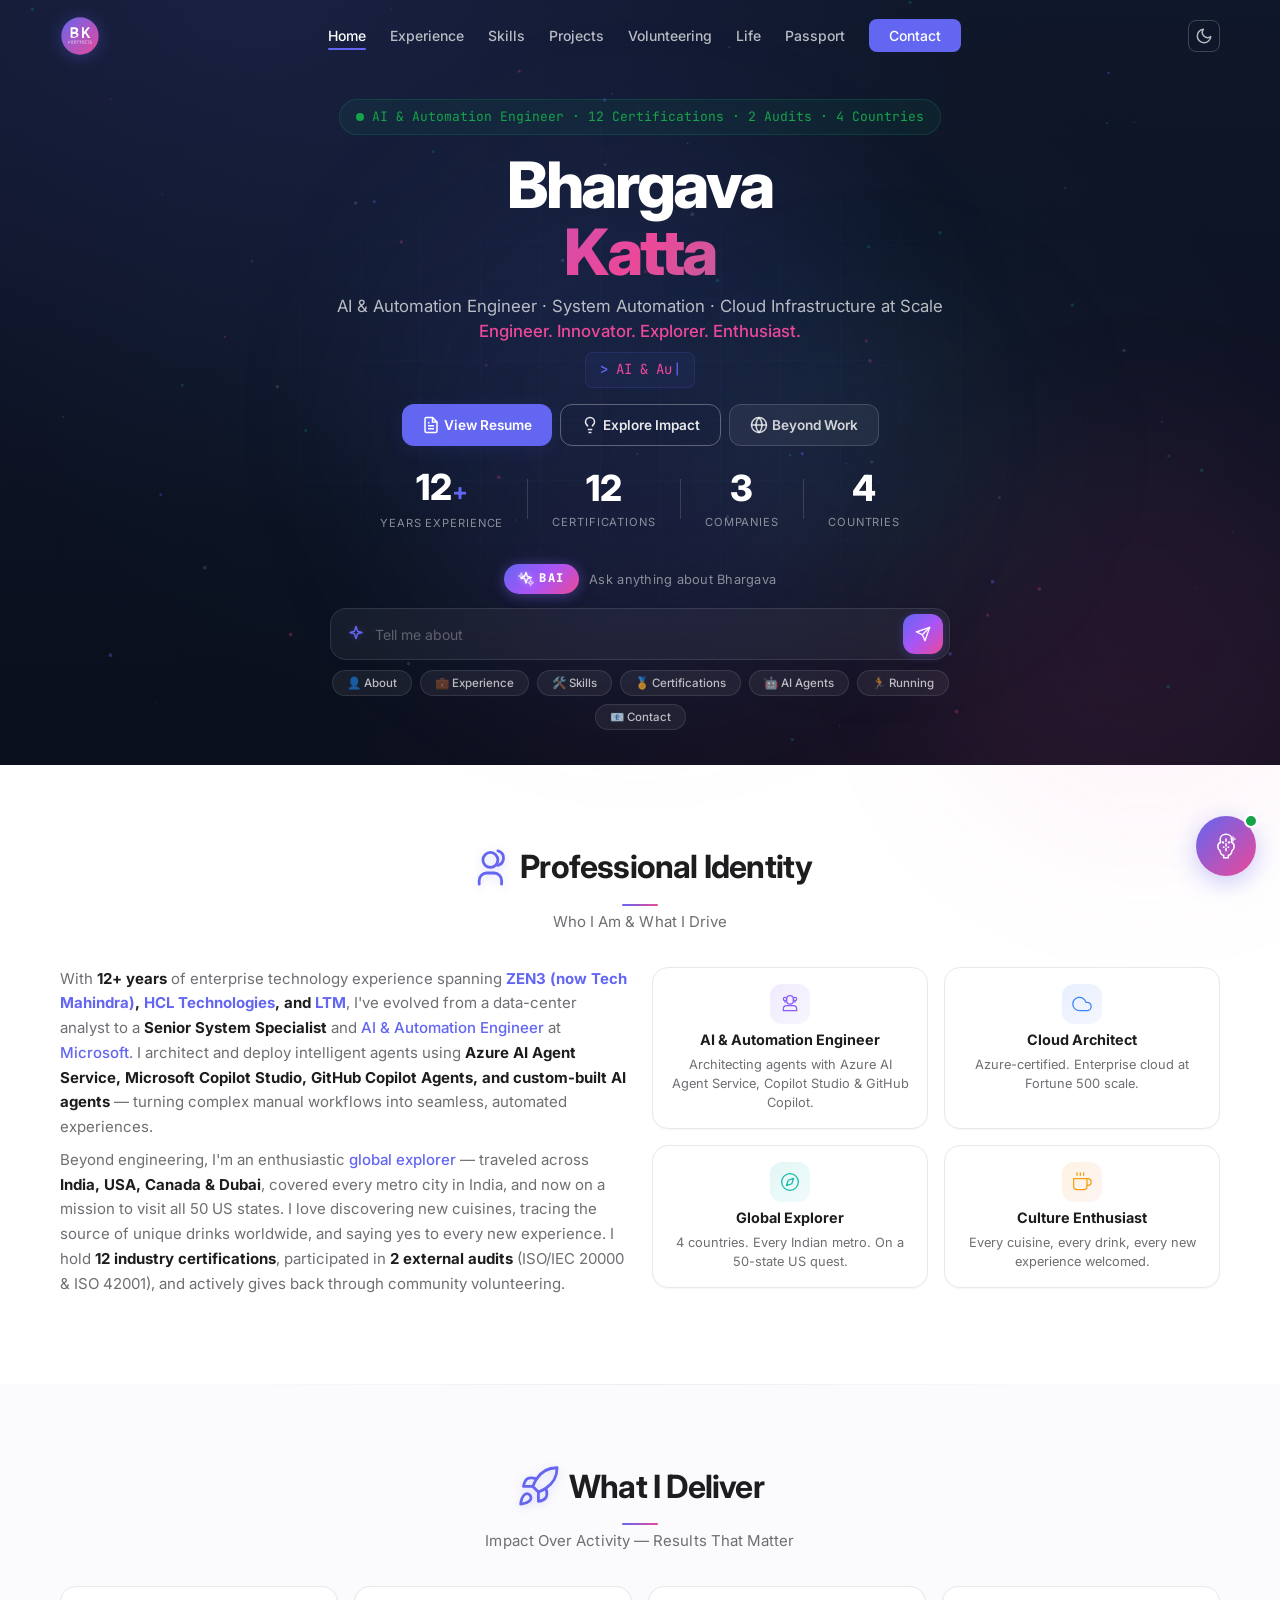
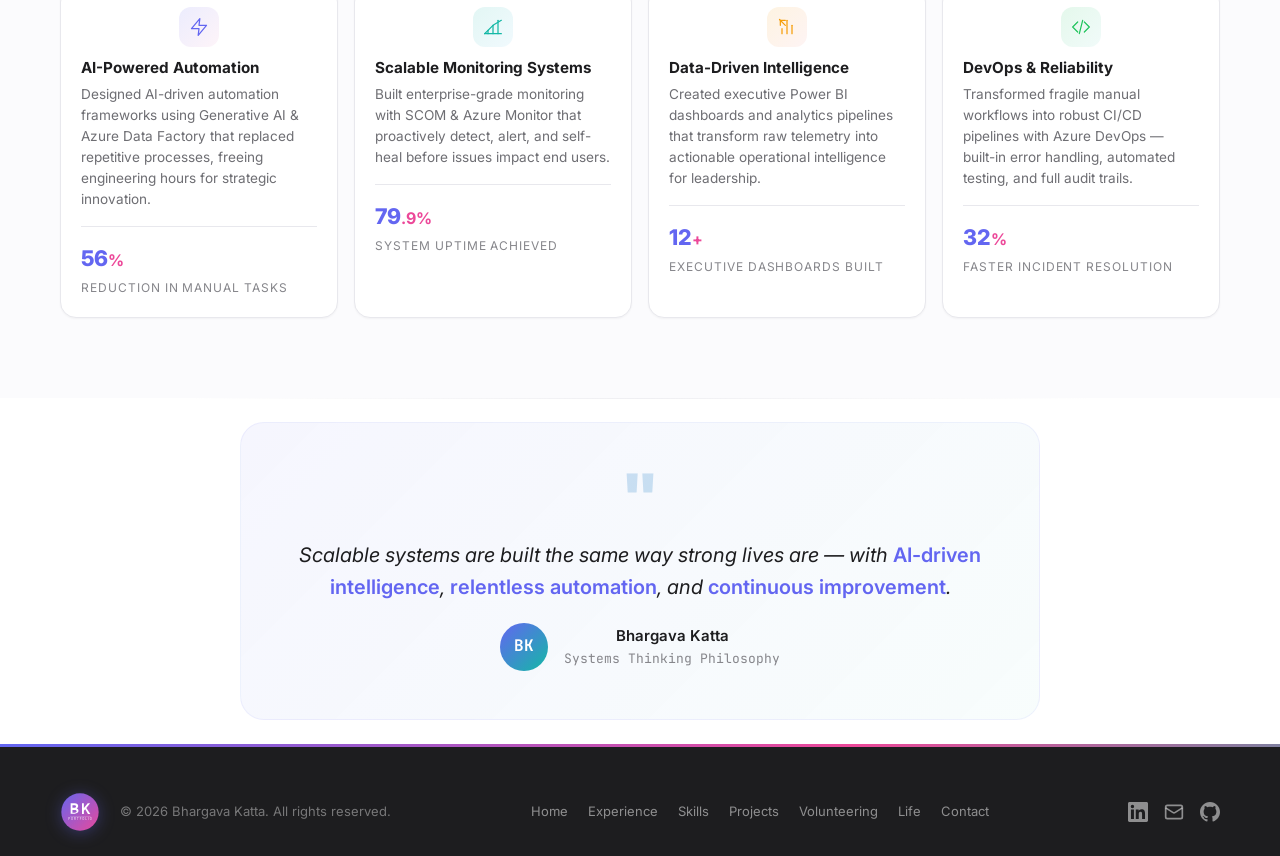
==== commit a0c8e985: "Add private Telangana Stamp Passport preview Add the Passport navigation tab after Life and host the" ====
--- a/index.html
+++ b/index.html
@@ -48,6 +48,7 @@
         <li><a href="projects.html" class="nav__link">Projects</a></li>
         <li><a href="volunteering.html" class="nav__link">Volunteering</a></li>
         <li><a href="life.html" class="nav__link">Life</a></li>
+        <li><a href="passport/" class="nav__link">Passport</a></li>
         <li><a href="contact.html" class="nav__link nav__link--cta">Contact</a></li>
       </ul>
       <button class="theme-toggle" id="themeToggle" aria-label="Toggle dark mode">
